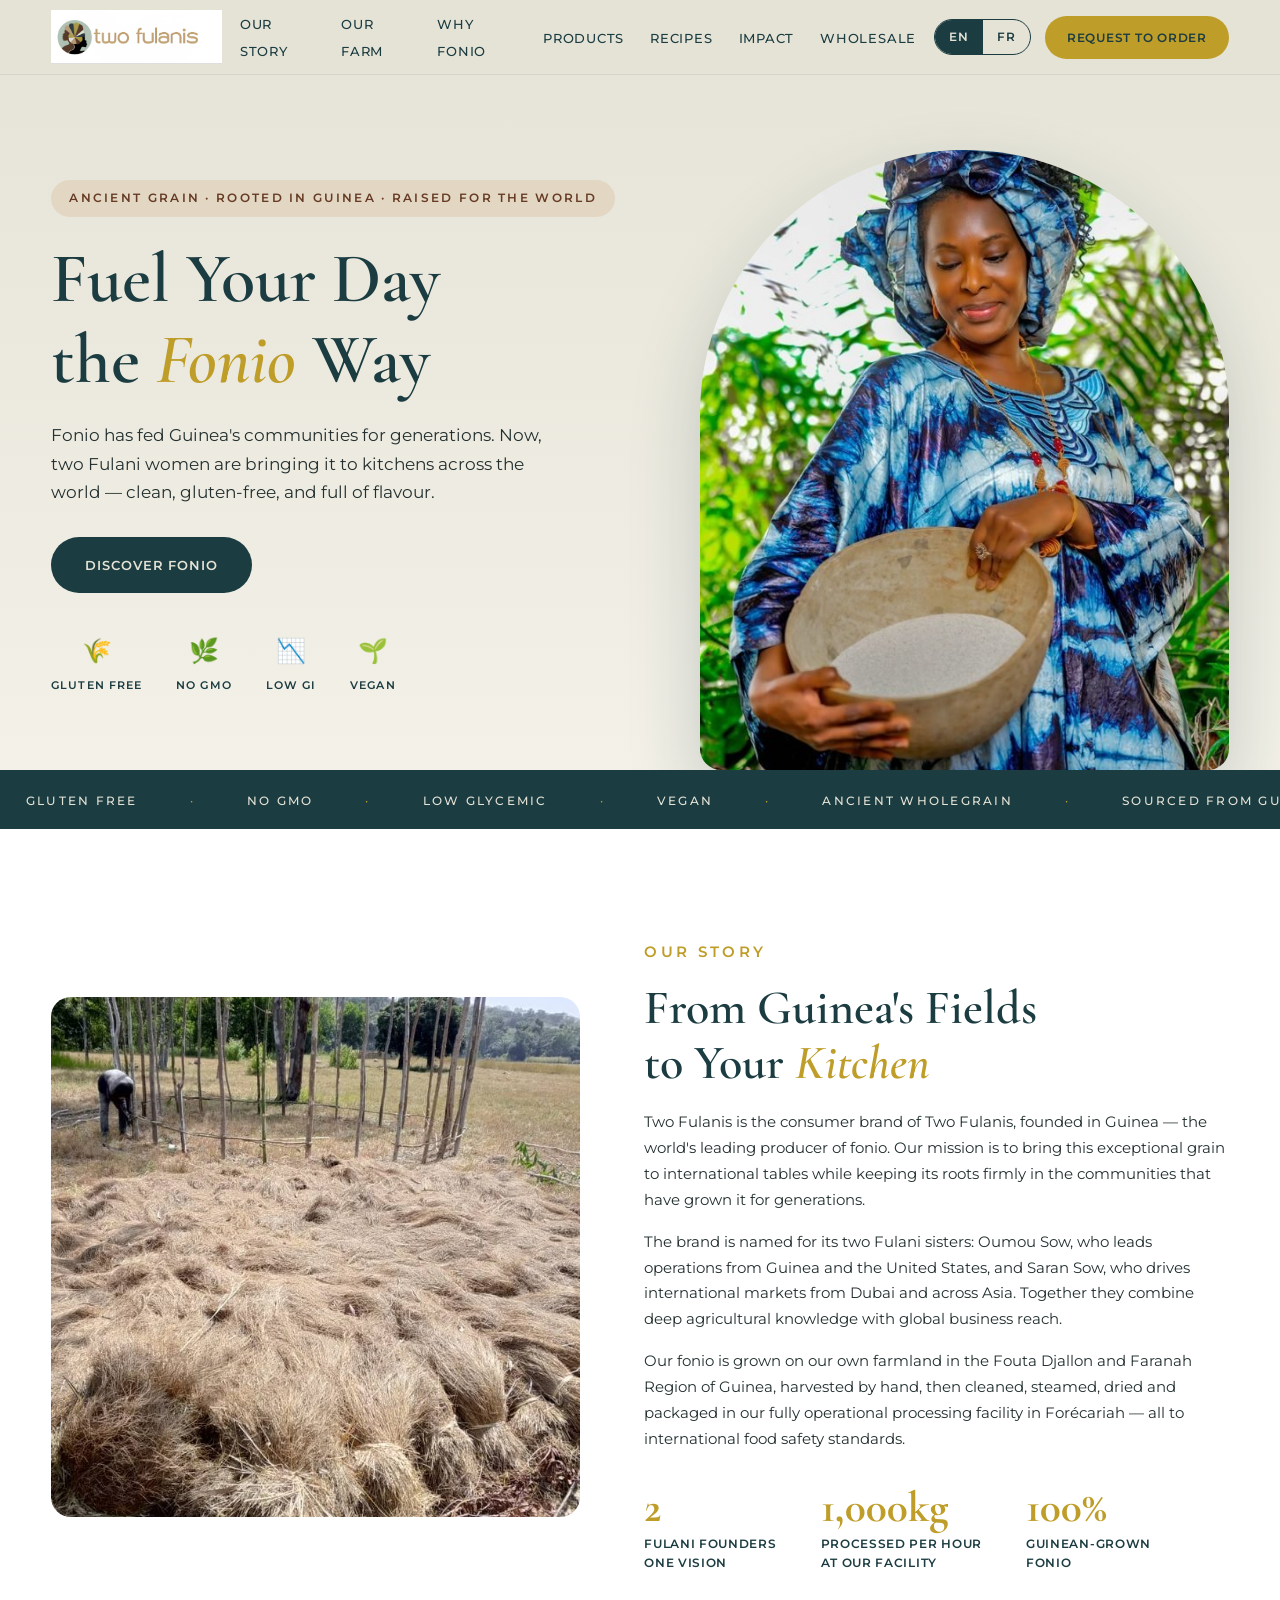
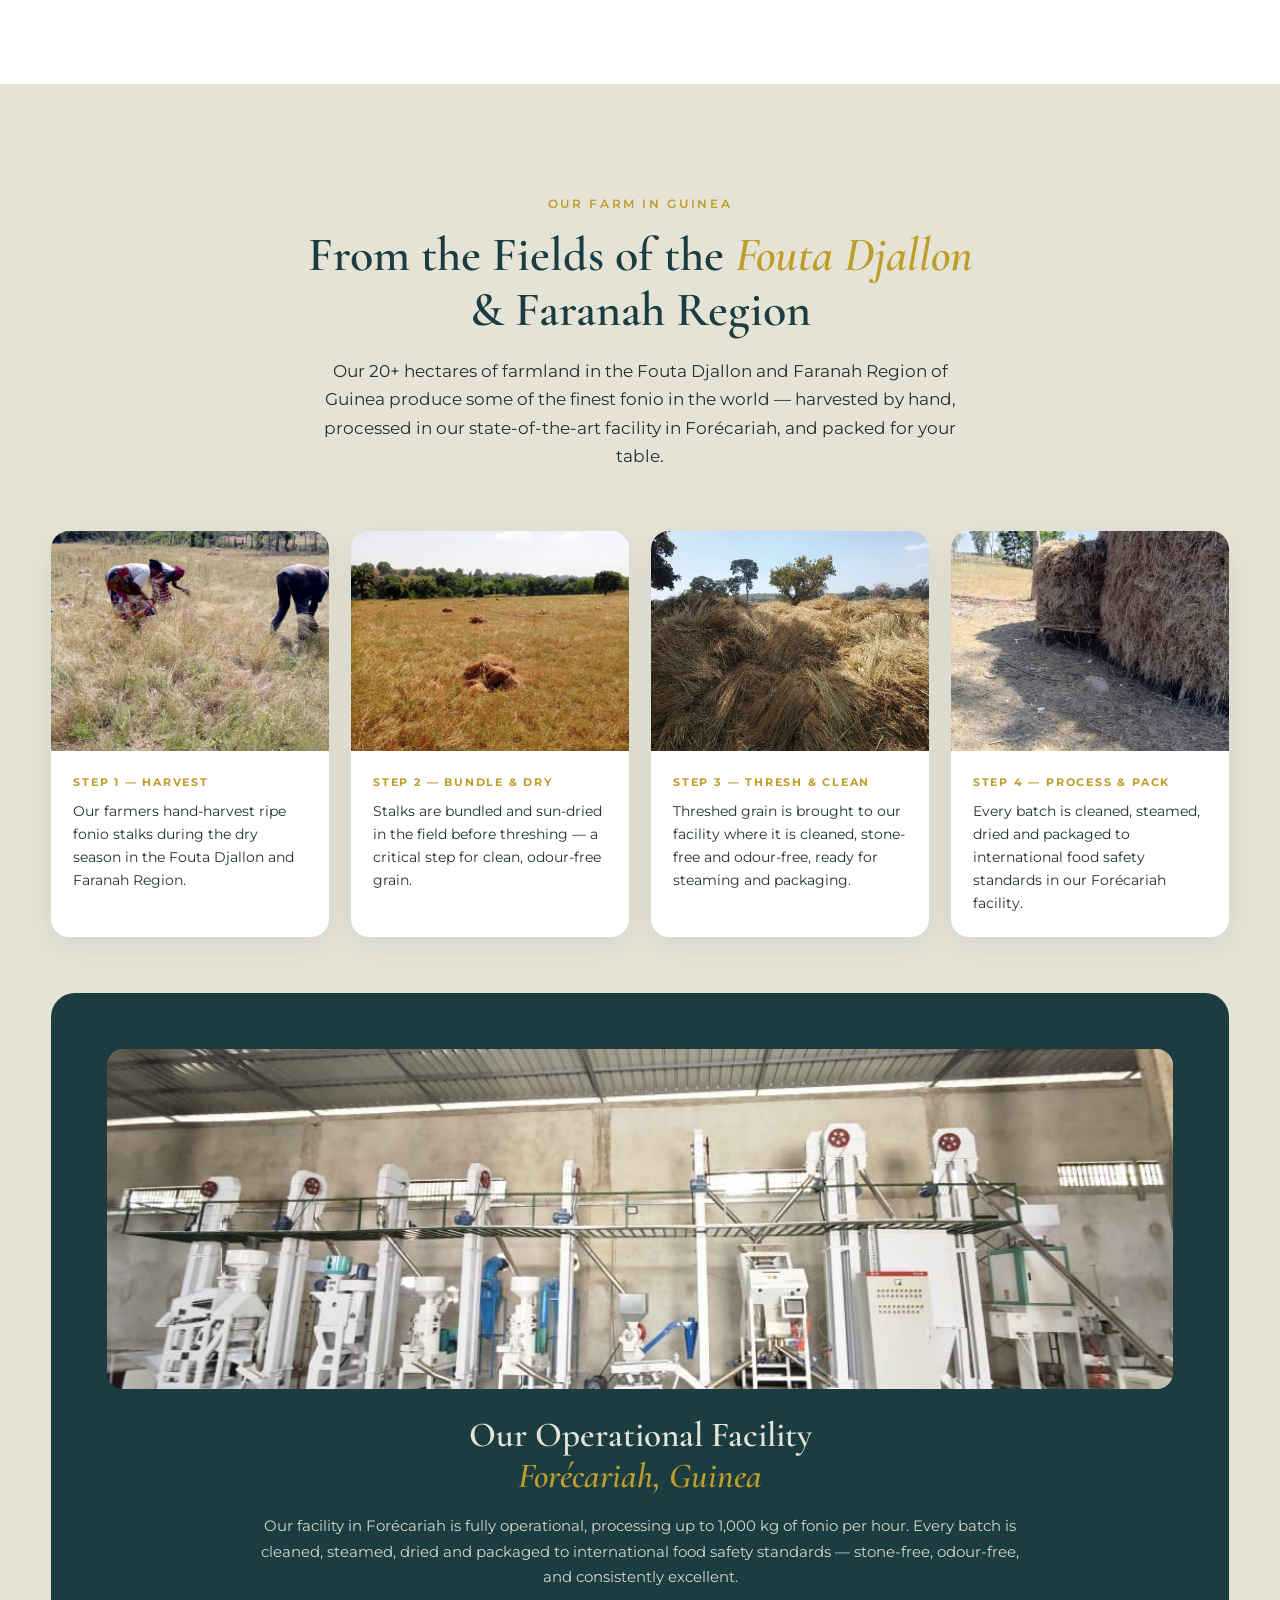
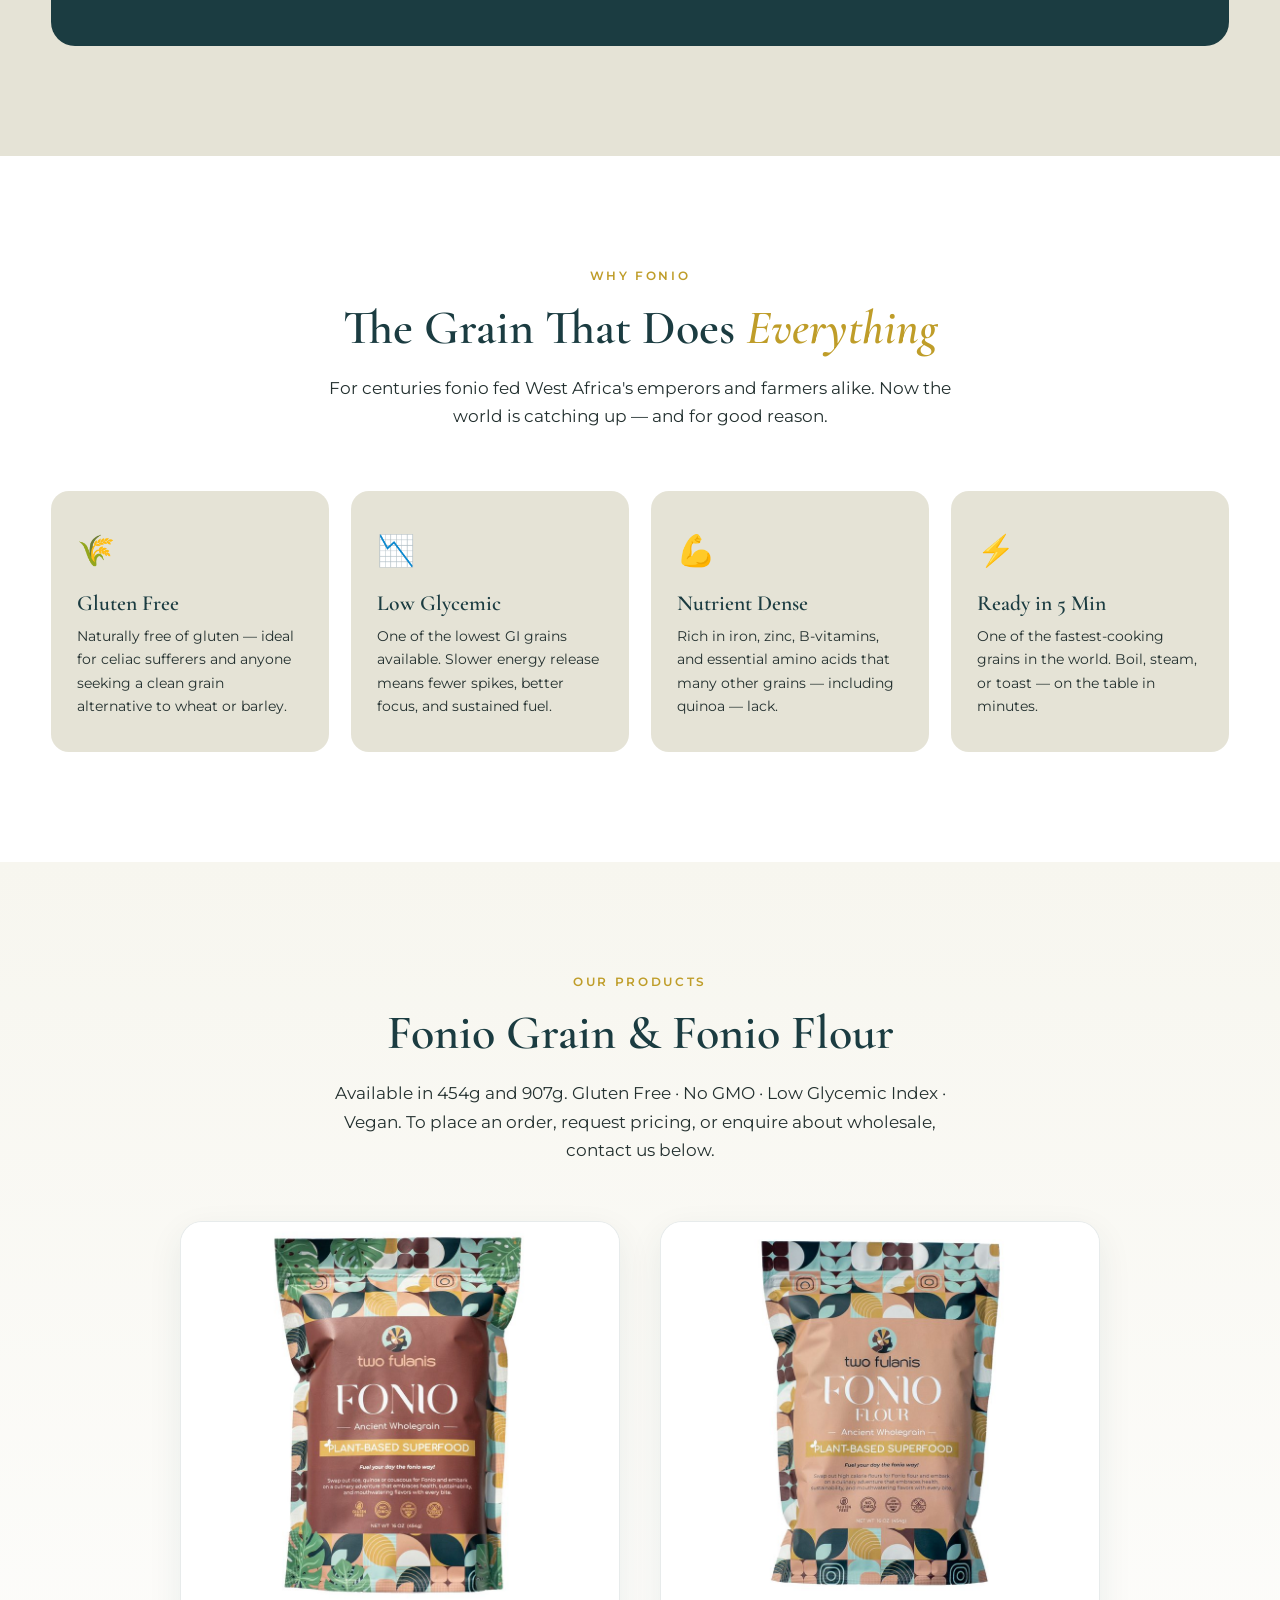
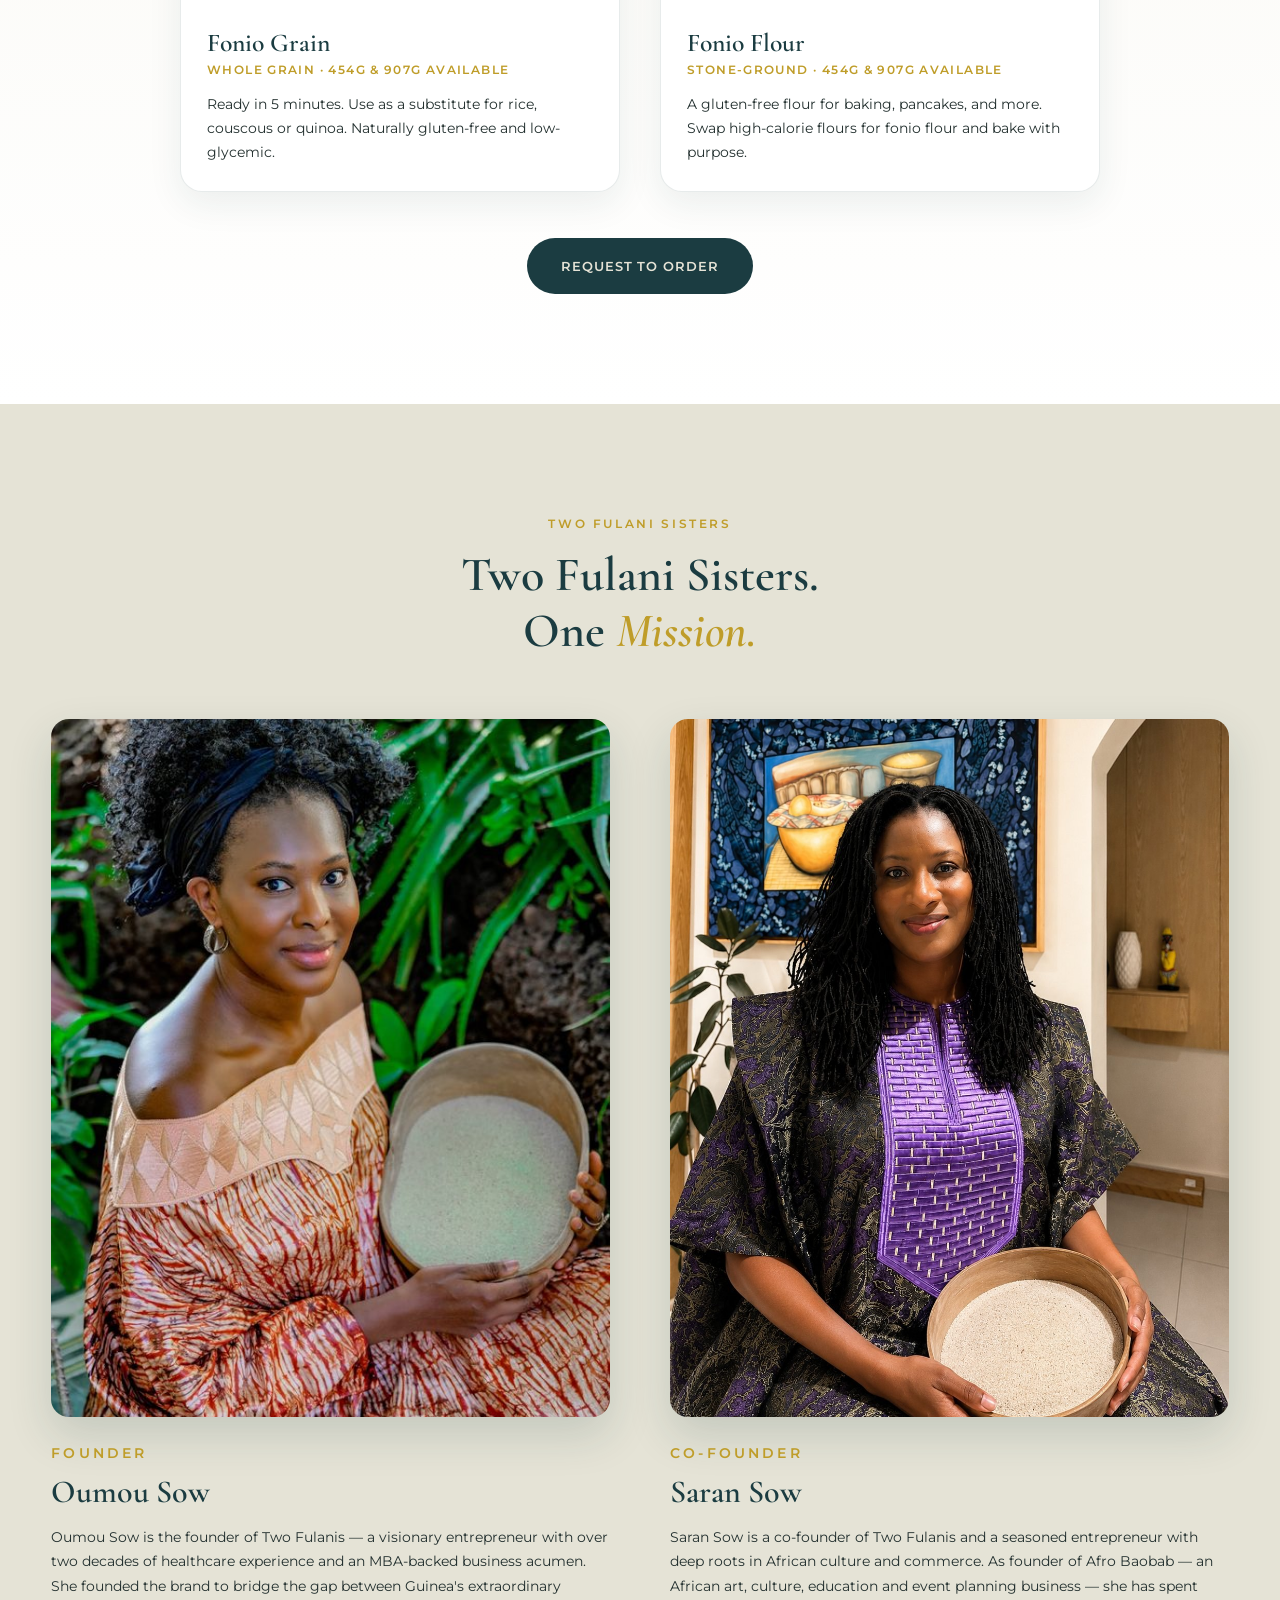
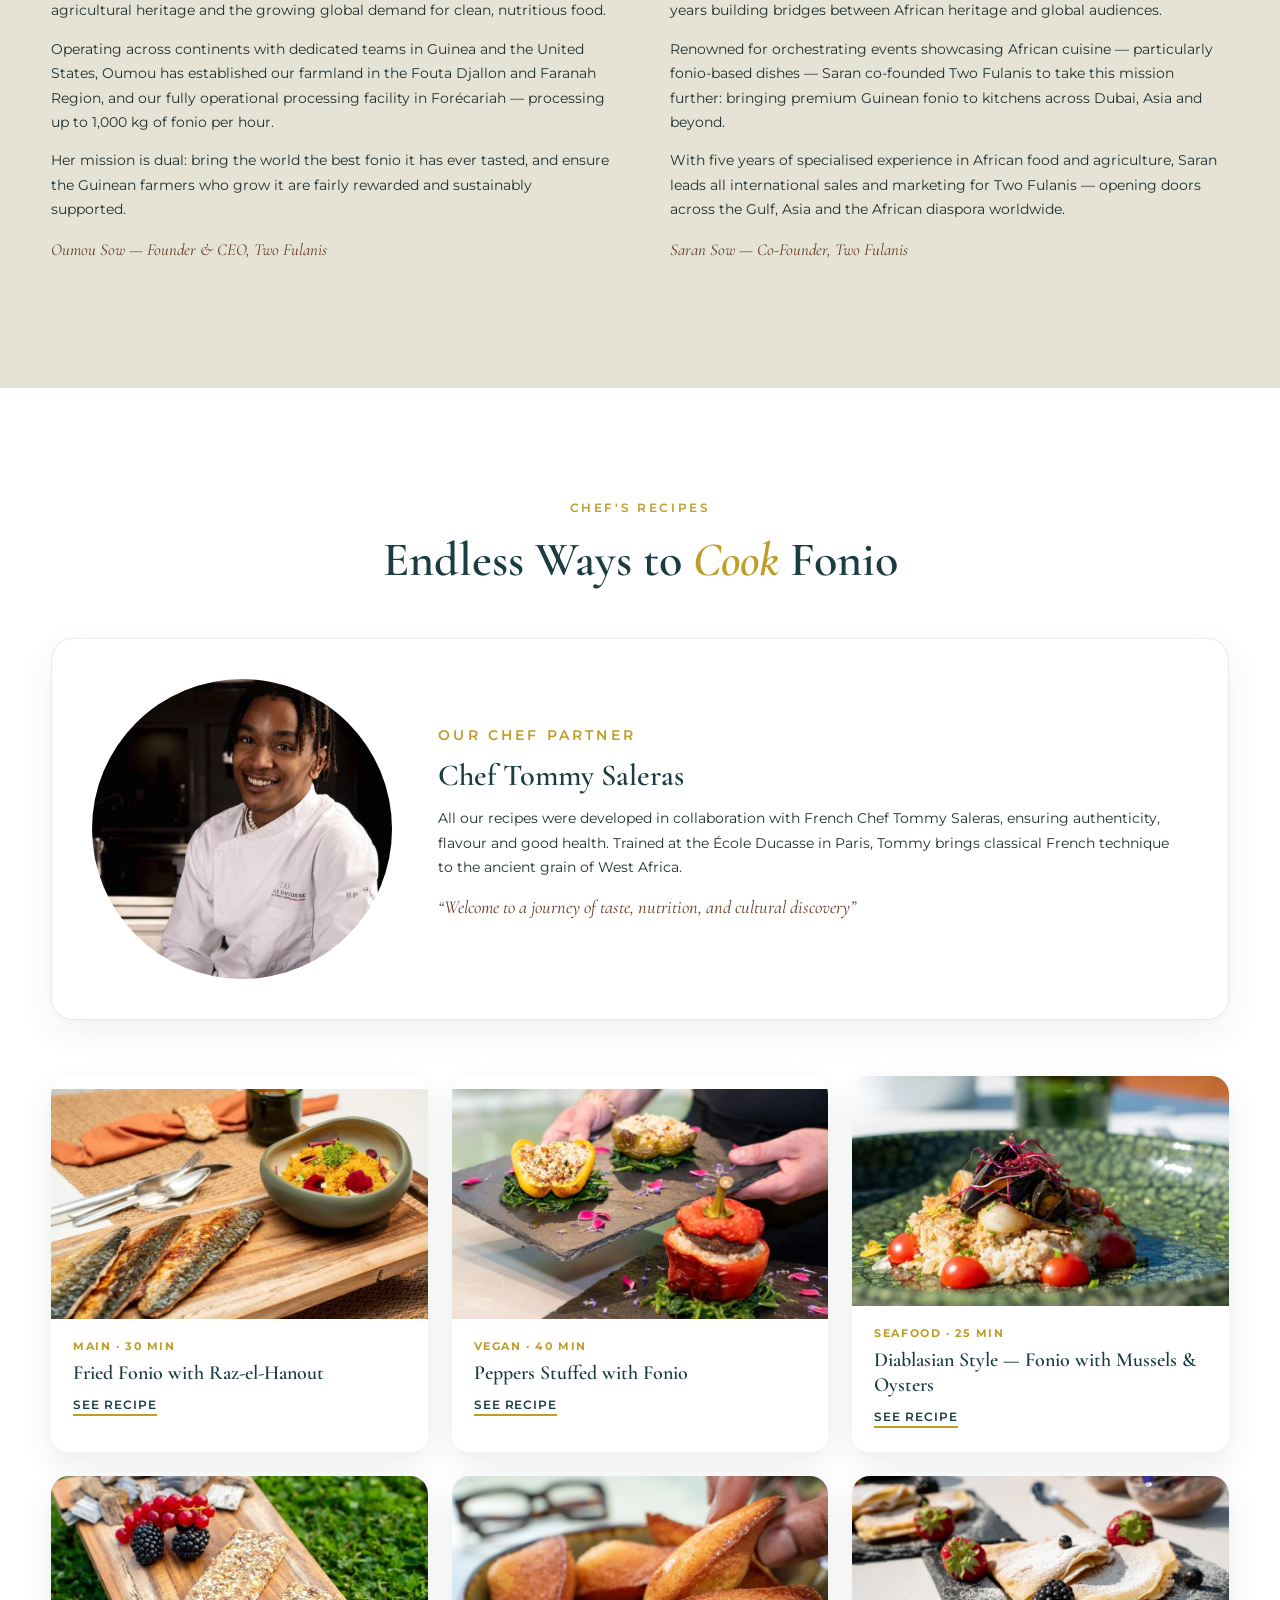
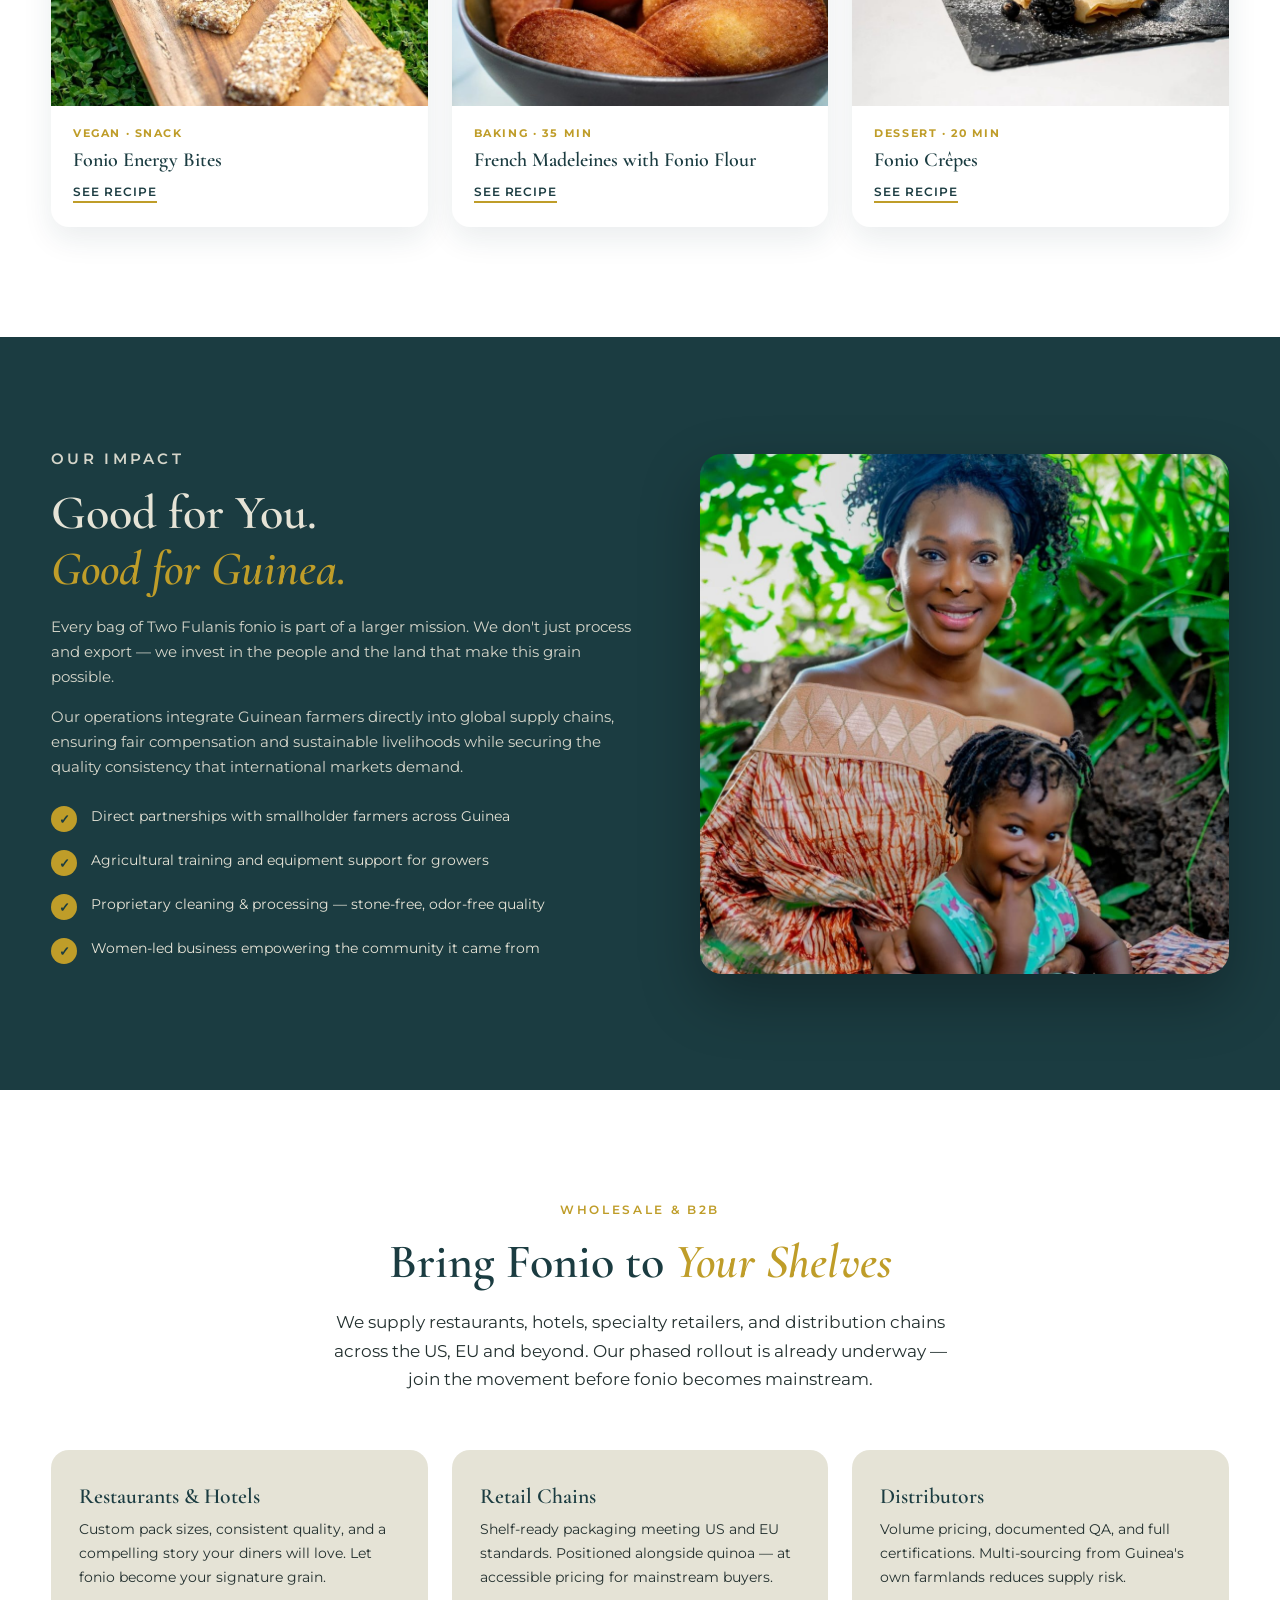
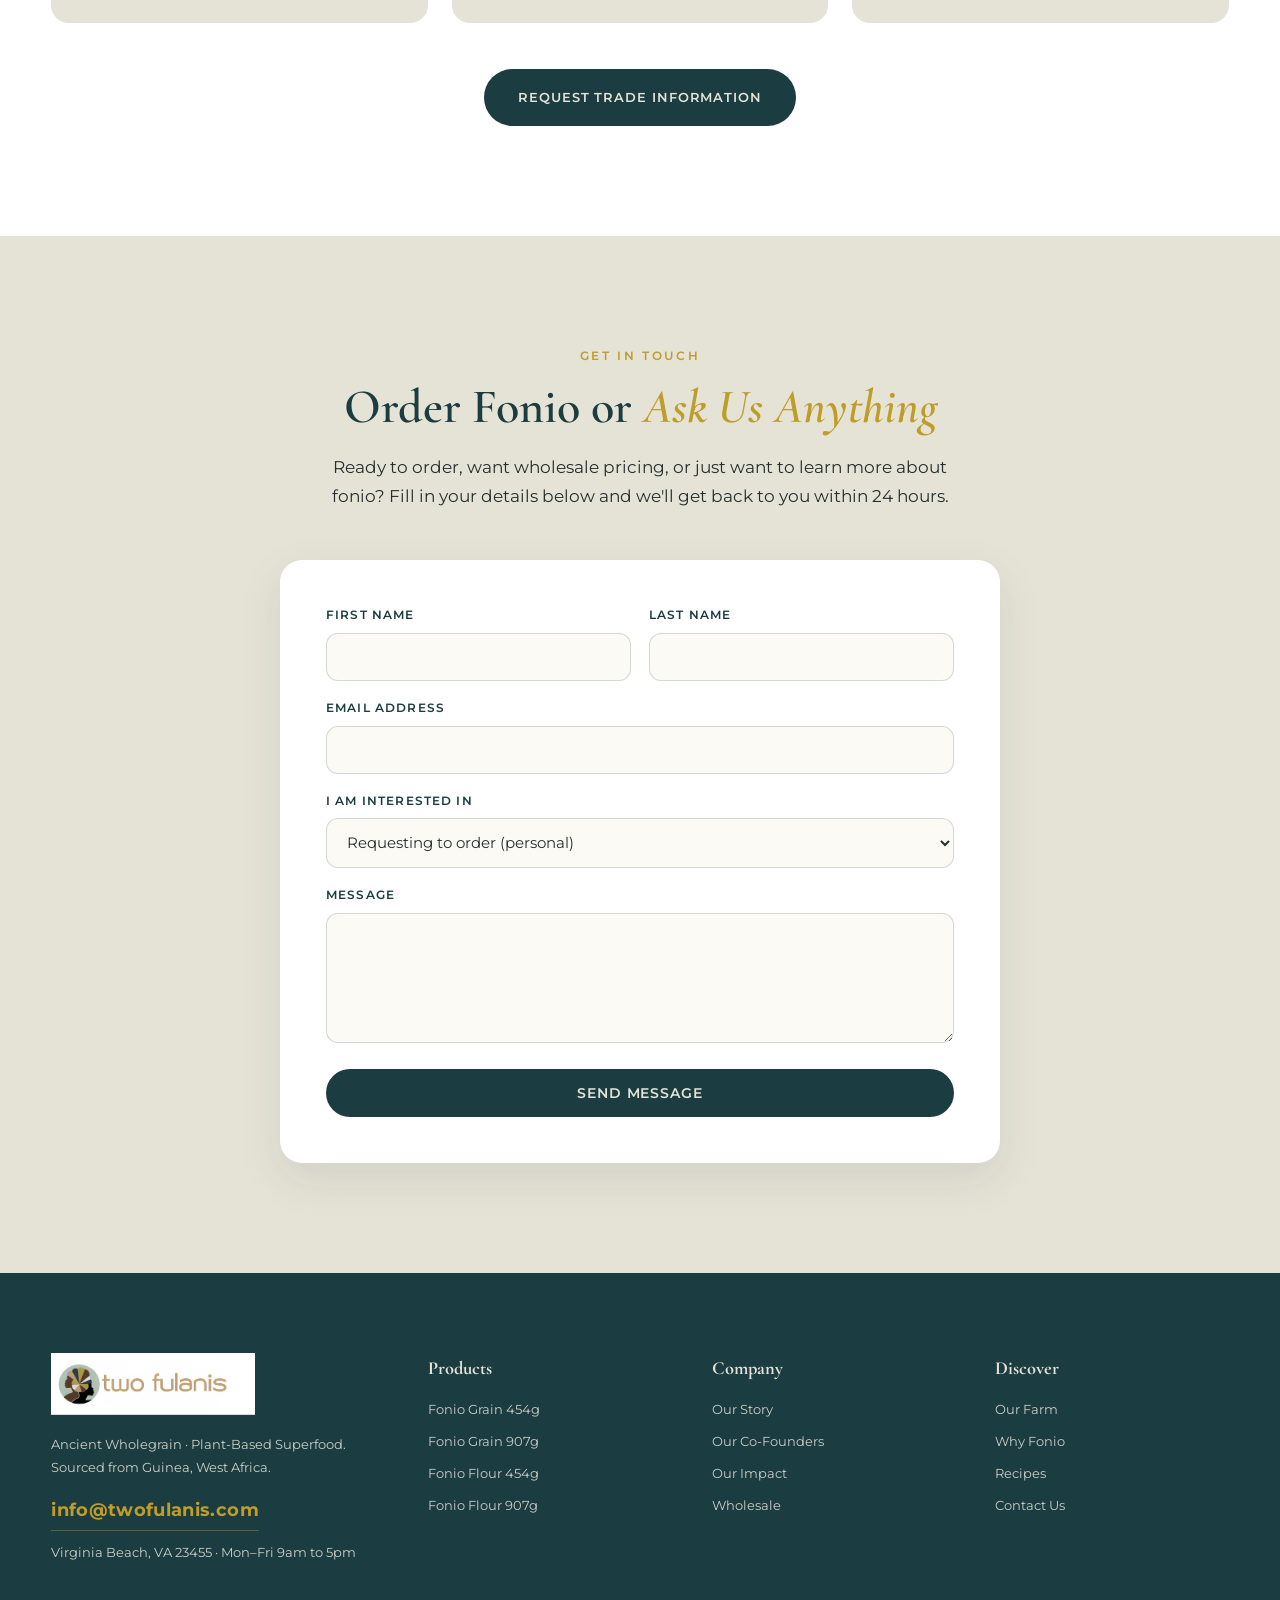
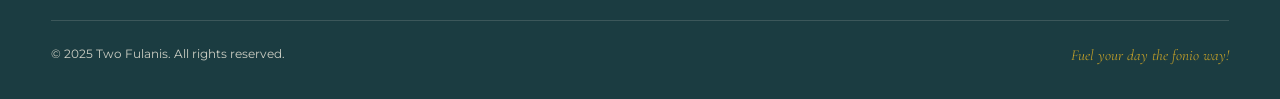
==== index.html @ 71310c50 "Split index.html into index.html + style.css + script.js Pure extraction of the inline <style> and <" ====
<!DOCTYPE html>
<html lang="en">
<head>
<meta charset="UTF-8">
<meta name="viewport" content="width=device-width, initial-scale=1.0">
<title>Two Fulanis — Fuel Your Day the Fonio Way</title>
<meta name="description" content="Premium fonio grain and fonio flour from Guinea, West Africa. Gluten-free, low glycemic, vegan. Grown, processed and packed by Two Fulanis.">
<link rel="preconnect" href="https://fonts.googleapis.com">
<link rel="preconnect" href="https://fonts.gstatic.com" crossorigin>
<link href="https://fonts.googleapis.com/css2?family=Cormorant+Garamond:ital,wght@0,400;0,500;0,600;0,700;1,400;1,500;1,600&family=Montserrat:wght@300;400;500;600;700&display=swap" rel="stylesheet">
<link rel="stylesheet" href="style.css">
</head>
<body>

<!-- ===== NAV ===== -->
<nav class="nav" id="navbar">
  <div class="container nav-inner">
    <a href="#hero" class="nav-logo"><img src="images/img_01.png" alt="Two Fulanis logo"></a>
    <ul class="nav-links">
      <li><a href="#story" data-en="Our Story" data-fr="Notre Histoire">Our Story</a></li>
      <li><a href="#farm" data-en="Our Farm" data-fr="Notre Ferme">Our Farm</a></li>
      <li><a href="#why" data-en="Why Fonio" data-fr="Pourquoi le Fonio">Why Fonio</a></li>
      <li><a href="#shop" data-en="Products" data-fr="Produits">Products</a></li>
      <li><a href="#recipes" data-en="Recipes" data-fr="Recettes">Recipes</a></li>
      <li><a href="#impact" data-en="Impact" data-fr="Impact">Impact</a></li>
      <li><a href="#wholesale" data-en="Wholesale" data-fr="Vente en Gros">Wholesale</a></li>
    </ul>
    <div class="nav-right">
      <div class="lang-toggle">
        <button id="btn-en" class="active" onclick="setLang('en')">EN</button>
        <button id="btn-fr" onclick="setLang('fr')">FR</button>
      </div>
      <a href="#contact" class="nav-cta" data-en="Request to Order" data-fr="Demander à Commander">Request to Order</a>
      <button class="burger" id="burger" aria-label="Open menu" aria-expanded="false" onclick="toggleMenu()">
        <span></span><span></span><span></span>
      </button>
    </div>
  </div>
</nav>

<!-- Mobile menu -->
<div class="mobile-menu" id="mobileMenu">
  <a href="#story" onclick="toggleMenu()" data-en="Our Story" data-fr="Notre Histoire">Our Story</a>
  <a href="#farm" onclick="toggleMenu()" data-en="Our Farm" data-fr="Notre Ferme">Our Farm</a>
  <a href="#why" onclick="toggleMenu()" data-en="Why Fonio" data-fr="Pourquoi le Fonio">Why Fonio</a>
  <a href="#shop" onclick="toggleMenu()" data-en="Products" data-fr="Produits">Products</a>
  <a href="#recipes" onclick="toggleMenu()" data-en="Recipes" data-fr="Recettes">Recipes</a>
  <a href="#founder" onclick="toggleMenu()" data-en="Our Co-Founders" data-fr="Nos Co-Fondatrices">Our Co-Founders</a>
  <a href="#impact" onclick="toggleMenu()" data-en="Impact" data-fr="Impact">Impact</a>
  <a href="#wholesale" onclick="toggleMenu()" data-en="Wholesale" data-fr="Vente en Gros">Wholesale</a>
  <a href="#contact" class="nav-cta" onclick="toggleMenu()" data-en="Request to Order" data-fr="Demander à Commander">Request to Order</a>
</div>

<!-- ===== HERO ===== -->
<header class="hero" id="hero">
  <div class="container hero-grid">
    <div class="hero-text">
      <span class="hero-tag" data-en="Ancient Grain · Rooted in Guinea · Raised for the World" data-fr="Grain Ancien · Enraciné en Guinée · Cultivé pour le Monde">Ancient Grain · Rooted in Guinea · Raised for the World</span>
      <h1 data-en='Fuel Your Day <br>the <em>Fonio</em> Way' data-fr='Énergisez Votre Journée <br>à la Façon <em>Fonio</em>'>Fuel Your Day <br>the <em>Fonio</em> Way</h1>
      <p data-en="Fonio has fed Guinea's communities for generations. Now, two Fulani women are bringing it to kitchens across the world — clean, gluten-free, and full of flavour." data-fr="Le fonio nourrit les communautés de Guinée depuis des générations. Aujourd'hui, deux femmes peules l'apportent aux cuisines du monde entier — pur, sans gluten et plein de saveur.">Fonio has fed Guinea's communities for generations. Now, two Fulani women are bringing it to kitchens across the world — clean, gluten-free, and full of flavour.</p>
      <div class="hero-btns">
        <a href="#why" class="btn btn-primary" data-en="Discover Fonio" data-fr="Découvrir le Fonio">Discover Fonio</a>
      </div>
      <div class="hero-badges">
        <div class="hbadge"><div class="ico">🌾</div><div class="lbl" data-en="Gluten Free" data-fr="Sans Gluten">Gluten Free</div></div>
        <div class="hbadge"><div class="ico">🌿</div><div class="lbl" data-en="No GMO" data-fr="Sans OGM">No GMO</div></div>
        <div class="hbadge"><div class="ico">📉</div><div class="lbl" data-en="Low GI" data-fr="IG Bas">Low GI</div></div>
        <div class="hbadge"><div class="ico">🌱</div><div class="lbl" data-en="Vegan" data-fr="Végan">Vegan</div></div>
      </div>
    </div>
    <div class="hero-img">
      <img src="images/img_02.jpg" alt="Oumou Sow holding fonio grain in Guinea">
    </div>
  </div>
</header>

<!-- ===== MARQUEE ===== -->
<div class="marquee" aria-hidden="true">
  <div class="marquee-track" id="marqueeTrack"></div>
</div>

<!-- ===== STORY ===== -->
<section class="section story" id="story">
  <div class="container story-grid">
    <div class="story-imgs">
      <img class="main" src="images/img_20.jpg" alt="Farmers harvesting fonio in Guinea">
    </div>
    <div class="story-text">
      <p class="eyebrow" data-en="Our Story" data-fr="Notre Histoire">Our Story</p>
      <h2 data-en="From Guinea's Fields <br>to Your <em>Kitchen</em>" data-fr="Des Champs de Guinée <br>à Votre <em>Cuisine</em>">From Guinea's Fields <br>to Your <em>Kitchen</em></h2>
      <p data-en="Two Fulanis is the consumer brand of Two Fulanis, founded in Guinea — the world's leading producer of fonio. Our mission is to bring this exceptional grain to international tables while keeping its roots firmly in the communities that have grown it for generations." data-fr="Two Fulanis est la marque grand public de Two Fulanis, fondée en Guinée — premier producteur mondial de fonio. Notre mission est d'apporter ce grain exceptionnel aux tables internationales tout en gardant ses racines fermement ancrées dans les communautés qui le cultivent depuis des générations.">Two Fulanis is the consumer brand of Two Fulanis, founded in Guinea — the world's leading producer of fonio. Our mission is to bring this exceptional grain to international tables while keeping its roots firmly in the communities that have grown it for generations.</p>
      <p data-en="The brand is named for its two Fulani sisters: Oumou Sow, who leads operations from Guinea and the United States, and Saran Sow, who drives international markets from Dubai and across Asia. Together they combine deep agricultural knowledge with global business reach." data-fr="La marque porte le nom de ses deux sœurs peules : Oumou Sow, qui dirige les opérations depuis la Guinée et les États-Unis, et Saran Sow, qui développe les marchés internationaux depuis Dubaï et à travers l'Asie. Ensemble, elles allient une connaissance agricole approfondie à une portée commerciale mondiale.">The brand is named for its two Fulani sisters: Oumou Sow, who leads operations from Guinea and the United States, and Saran Sow, who drives international markets from Dubai and across Asia. Together they combine deep agricultural knowledge with global business reach.</p>
      <p data-en="Our fonio is grown on our own farmland in the Fouta Djallon and Faranah Region of Guinea, harvested by hand, then cleaned, steamed, dried and packaged in our fully operational processing facility in Forécariah — all to international food safety standards." data-fr="Notre fonio est cultivé sur nos propres terres agricoles dans le Fouta Djallon et la région de Faranah, en Guinée, récolté à la main, puis nettoyé, étuvé, séché et emballé dans notre usine de transformation pleinement opérationnelle à Forécariah — selon les normes internationales de sécurité alimentaire.">Our fonio is grown on our own farmland in the Fouta Djallon and Faranah Region of Guinea, harvested by hand, then cleaned, steamed, dried and packaged in our fully operational processing facility in Forécariah — all to international food safety standards.</p>
      <div class="stats">
        <div class="stat"><div class="num">2</div><div class="cap" data-en="Fulani founders<br>one vision" data-fr="Fondatrices peules<br>une vision">Fulani founders<br>one vision</div></div>
        <div class="stat"><div class="num">1,000kg</div><div class="cap" data-en="Processed per hour<br>at our facility" data-fr="Transformés par heure<br>dans notre usine">Processed per hour<br>at our facility</div></div>
        <div class="stat"><div class="num">100%</div><div class="cap" data-en="Guinean-grown<br>fonio" data-fr="Fonio cultivé<br>en Guinée">Guinean-grown<br>fonio</div></div>
      </div>
    </div>
  </div>
</section>

<!-- ===== FARM ===== -->
<section class="section farm" id="farm">
  <div class="container">
    <div class="farm-head">
      <p class="eyebrow" data-en="Our Farm in Guinea" data-fr="Notre Ferme en Guinée">Our Farm in Guinea</p>
      <h2 data-en="From the Fields of the <em>Fouta Djallon</em> &amp; Faranah Region" data-fr="Des Champs du <em>Fouta Djallon</em> &amp; de la Région de Faranah">From the Fields of the <em>Fouta Djallon</em> &amp; Faranah Region</h2>
      <p class="lead" data-en="Our 20+ hectares of farmland in the Fouta Djallon and Faranah Region of Guinea produce some of the finest fonio in the world — harvested by hand, processed in our state-of-the-art facility in Forécariah, and packed for your table." data-fr="Nos 20+ hectares de terres agricoles dans le Fouta Djallon et la région de Faranah, en Guinée, produisent l'un des meilleurs fonios au monde — récolté à la main, transformé dans notre usine ultramoderne à Forécariah et emballé pour votre table.">Our 20+ hectares of farmland in the Fouta Djallon and Faranah Region of Guinea produce some of the finest fonio in the world — harvested by hand, processed in our state-of-the-art facility in Forécariah, and packed for your table.</p>
    </div>
    <div class="farm-grid">
      <div class="farm-card">
        <img src="images/img_21.jpg" alt="Farmers hand-harvesting fonio">
        <div class="fc-body">
          <p class="step" data-en="Step 1 — Harvest" data-fr="Étape 1 — Récolte">Step 1 — Harvest</p>
          <p data-en="Our farmers hand-harvest ripe fonio stalks during the dry season in the Fouta Djallon and Faranah Region." data-fr="Nos agriculteurs récoltent à la main les tiges de fonio mûres pendant la saison sèche, dans le Fouta Djallon et la région de Faranah.">Our farmers hand-harvest ripe fonio stalks during the dry season in the Fouta Djallon and Faranah Region.</p>
        </div>
      </div>
      <div class="farm-card">
        <img src="images/img_22.jpg" alt="Bundled fonio stalks drying in the field">
        <div class="fc-body">
          <p class="step" data-en="Step 2 — Bundle &amp; Dry" data-fr="Étape 2 — Botteler &amp; Sécher">Step 2 — Bundle &amp; Dry</p>
          <p data-en="Stalks are bundled and sun-dried in the field before threshing — a critical step for clean, odour-free grain." data-fr="Les tiges sont bottelées et séchées au soleil dans les champs avant le battage — une étape essentielle pour un grain propre et sans odeur.">Stalks are bundled and sun-dried in the field before threshing — a critical step for clean, odour-free grain.</p>
        </div>
      </div>
      <div class="farm-card">
        <img src="images/img_23.jpg" alt="Threshed fonio in the field">
        <div class="fc-body">
          <p class="step" data-en="Step 3 — Thresh &amp; Clean" data-fr="Étape 3 — Battre &amp; Nettoyer">Step 3 — Thresh &amp; Clean</p>
          <p data-en="Threshed grain is brought to our facility where it is cleaned, stone-free and odour-free, ready for steaming and packaging." data-fr="Le grain battu est acheminé vers notre usine où il est nettoyé, sans sable et sans odeur, prêt pour l'étuvage et l'emballage.">Threshed grain is brought to our facility where it is cleaned, stone-free and odour-free, ready for steaming and packaging.</p>
        </div>
      </div>
      <div class="farm-card">
        <img src="images/img_24.jpg" alt="Stacked fonio bundles ready for processing">
        <div class="fc-body">
          <p class="step" data-en="Step 4 — Process &amp; Pack" data-fr="Étape 4 — Transformer &amp; Emballer">Step 4 — Process &amp; Pack</p>
          <p data-en="Every batch is cleaned, steamed, dried and packaged to international food safety standards in our Forécariah facility." data-fr="Chaque lot est nettoyé, étuvé, séché et emballé selon les normes internationales de sécurité alimentaire dans notre usine de Forécariah.">Every batch is cleaned, steamed, dried and packaged to international food safety standards in our Forécariah facility.</p>
        </div>
      </div>
    </div>
    <div class="facility">
      <img src="images/img_25.jpg" alt="Two Fulanis processing facility in Forécariah, Guinea" class="facility-img">
      <h3 data-en="Our Operational Facility <br><em>Forécariah, Guinea</em>" data-fr="Notre Usine Opérationnelle <br><em>Forécariah, Guinée</em>">Our Operational Facility <br><em>Forécariah, Guinea</em></h3>
      <p data-en="Our facility in Forécariah is fully operational, processing up to 1,000 kg of fonio per hour. Every batch is cleaned, steamed, dried and packaged to international food safety standards — stone-free, odour-free, and consistently excellent." data-fr="Notre usine de Forécariah est pleinement opérationnelle, transformant jusqu'à 1 000 kg de fonio par heure. Chaque lot est nettoyé, étuvé, séché et emballé selon les normes internationales de sécurité alimentaire — sans sable, sans odeur et d'une excellence constante.">Our facility in Forécariah is fully operational, processing up to 1,000 kg of fonio per hour. Every batch is cleaned, steamed, dried and packaged to international food safety standards — stone-free, odour-free, and consistently excellent.</p>
    </div>
  </div>
</section>

<!-- ===== WHY FONIO ===== -->
<section class="section" id="why">
  <div class="container">
    <div class="why-head">
      <p class="eyebrow" data-en="Why Fonio" data-fr="Pourquoi le Fonio">Why Fonio</p>
      <h2 data-en="The Grain That Does <em>Everything</em>" data-fr="Le Grain Qui Fait <em>Tout</em>">The Grain That Does <em>Everything</em></h2>
      <p class="lead" data-en="For centuries fonio fed West Africa's emperors and farmers alike. Now the world is catching up — and for good reason." data-fr="Pendant des siècles, le fonio a nourri aussi bien les empereurs que les agriculteurs d'Afrique de l'Ouest. Aujourd'hui, le monde le découvre — et pour de bonnes raisons.">For centuries fonio fed West Africa's emperors and farmers alike. Now the world is catching up — and for good reason.</p>
    </div>
    <div class="why-grid">
      <div class="why-card">
        <div class="ico">🌾</div>
        <h3 data-en="Gluten Free" data-fr="Sans Gluten">Gluten Free</h3>
        <p data-en="Naturally free of gluten — ideal for celiac sufferers and anyone seeking a clean grain alternative to wheat or barley." data-fr="Naturellement sans gluten — idéal pour les personnes cœliaques et tous ceux qui recherchent une alternative saine au blé ou à l'orge.">Naturally free of gluten — ideal for celiac sufferers and anyone seeking a clean grain alternative to wheat or barley.</p>
      </div>
      <div class="why-card">
        <div class="ico">📉</div>
        <h3 data-en="Low Glycemic" data-fr="Indice Glycémique Bas">Low Glycemic</h3>
        <p data-en="One of the lowest GI grains available. Slower energy release means fewer spikes, better focus, and sustained fuel." data-fr="L'un des grains à IG les plus bas. Une libération d'énergie plus lente signifie moins de pics, une meilleure concentration et une énergie durable.">One of the lowest GI grains available. Slower energy release means fewer spikes, better focus, and sustained fuel.</p>
      </div>
      <div class="why-card">
        <div class="ico">💪</div>
        <h3 data-en="Nutrient Dense" data-fr="Riche en Nutriments">Nutrient Dense</h3>
        <p data-en="Rich in iron, zinc, B-vitamins, and essential amino acids that many other grains — including quinoa — lack." data-fr="Riche en fer, zinc, vitamines B et acides aminés essentiels que beaucoup d'autres grains — y compris le quinoa — ne possèdent pas.">Rich in iron, zinc, B-vitamins, and essential amino acids that many other grains — including quinoa — lack.</p>
      </div>
      <div class="why-card">
        <div class="ico">⚡</div>
        <h3 data-en="Ready in 5 Min" data-fr="Prêt en 5 Min">Ready in 5 Min</h3>
        <p data-en="One of the fastest-cooking grains in the world. Boil, steam, or toast — on the table in minutes." data-fr="L'un des grains les plus rapides à cuire au monde. Bouilli, vapeur ou grillé — sur la table en quelques minutes.">One of the fastest-cooking grains in the world. Boil, steam, or toast — on the table in minutes.</p>
      </div>
    </div>
  </div>
</section>

<!-- ===== PRODUCTS ===== -->
<section class="section shop" id="shop">
  <div class="container">
    <div class="shop-head">
      <p class="eyebrow" data-en="Our Products" data-fr="Nos Produits">Our Products</p>
      <h2 data-en="Fonio Grain &amp; Fonio Flour" data-fr="Grain de Fonio &amp; Farine de Fonio">Fonio Grain &amp; Fonio Flour</h2>
      <p class="lead" data-en="Available in 454g and 907g. Gluten Free · No GMO · Low Glycemic Index · Vegan. To place an order, request pricing, or enquire about wholesale, contact us below." data-fr="Disponible en 454g et 907g. Sans Gluten · Sans OGM · Indice Glycémique Bas · Végan. Pour passer commande, demander les prix ou vous renseigner sur la vente en gros, contactez-nous ci-dessous.">Available in 454g and 907g. Gluten Free · No GMO · Low Glycemic Index · Vegan. To place an order, request pricing, or enquire about wholesale, contact us below.</p>
    </div>
    <div class="shop-grid">
      <div class="product">
        <img src="images/img_05.jpg" alt="Fonio Grain">
        <div class="p-body">
          <h3 data-en="Fonio Grain" data-fr="Grain de Fonio">Fonio Grain</h3>
          <p class="p-sub" data-en="Whole grain · 454g &amp; 907g available" data-fr="Grain entier · 454g &amp; 907g disponibles">Whole grain · 454g &amp; 907g available</p>
          <p data-en="Ready in 5 minutes. Use as a substitute for rice, couscous or quinoa. Naturally gluten-free and low-glycemic." data-fr="Prêt en 5 minutes. À utiliser comme substitut du riz, du couscous ou du quinoa. Naturellement sans gluten et à faible indice glycémique.">Ready in 5 minutes. Use as a substitute for rice, couscous or quinoa. Naturally gluten-free and low-glycemic.</p>
        </div>
      </div>
      <div class="product">
        <img src="images/img_07.jpg" alt="Fonio Flour">
        <div class="p-body">
          <h3 data-en="Fonio Flour" data-fr="Farine de Fonio">Fonio Flour</h3>
          <p class="p-sub" data-en="Stone-ground · 454g &amp; 907g available" data-fr="Moulue sur pierre · 454g &amp; 907g disponibles">Stone-ground · 454g &amp; 907g available</p>
          <p data-en="A gluten-free flour for baking, pancakes, and more. Swap high-calorie flours for fonio flour and bake with purpose." data-fr="Une farine sans gluten pour la pâtisserie, les crêpes et bien plus. Remplacez les farines caloriques par la farine de fonio et cuisinez avec intention.">A gluten-free flour for baking, pancakes, and more. Swap high-calorie flours for fonio flour and bake with purpose.</p>
        </div>
      </div>
    </div>
    <div class="shop-cta">
      <a href="#contact" class="btn btn-primary" data-en="Request to Order" data-fr="Demander à Commander">Request to Order</a>
    </div>
  </div>
</section>

<!-- ===== FOUNDERS ===== -->
<section class="section founders" id="founder">
  <div class="container">
    <div class="founders-head">
      <p class="eyebrow" data-en="Two Fulani Sisters" data-fr="Deux Sœurs Peules">Two Fulani Sisters</p>
      <h2 data-en="Two Fulani Sisters. <br>One <em>Mission.</em>" data-fr="Deux Sœurs Peules. <br>Une <em>Mission.</em>">Two Fulani Sisters. <br>One <em>Mission.</em></h2>
    </div>
    <div class="founders-grid">
      <div class="founder-col">
        <img src="images/img_03.jpg" alt="Oumou Sow, Founder of Two Fulanis">
        <p class="eyebrow" data-en="Founder" data-fr="Fondatrice">Founder</p>
        <h3 data-en="Oumou Sow" data-fr="Oumou Sow">Oumou Sow</h3>
        <p data-en="Oumou Sow is the founder of Two Fulanis — a visionary entrepreneur with over two decades of healthcare experience and an MBA-backed business acumen. She founded the brand to bridge the gap between Guinea's extraordinary agricultural heritage and the growing global demand for clean, nutritious food." data-fr="Oumou Sow est la fondatrice de Two Fulanis — une entrepreneuse visionnaire avec plus de deux décennies d'expérience dans la santé et un sens des affaires soutenu par un MBA. Elle a fondé la marque pour combler le fossé entre l'extraordinaire patrimoine agricole de la Guinée et la demande mondiale croissante d'aliments sains et nutritifs.">Oumou Sow is the founder of Two Fulanis — a visionary entrepreneur with over two decades of healthcare experience and an MBA-backed business acumen. She founded the brand to bridge the gap between Guinea's extraordinary agricultural heritage and the growing global demand for clean, nutritious food.</p>
        <p data-en="Operating across continents with dedicated teams in Guinea and the United States, Oumou has established our farmland in the Fouta Djallon and Faranah Region, and our fully operational processing facility in Forécariah — processing up to 1,000 kg of fonio per hour." data-fr="Opérant sur plusieurs continents avec des équipes dédiées en Guinée et aux États-Unis, Oumou a établi nos terres agricoles dans le Fouta Djallon et la région de Faranah, et notre usine de transformation pleinement opérationnelle à Forécariah — traitant jusqu'à 1 000 kg de fonio par heure.">Operating across continents with dedicated teams in Guinea and the United States, Oumou has established our farmland in the Fouta Djallon and Faranah Region, and our fully operational processing facility in Forécariah — processing up to 1,000 kg of fonio per hour.</p>
        <p data-en="Her mission is dual: bring the world the best fonio it has ever tasted, and ensure the Guinean farmers who grow it are fairly rewarded and sustainably supported." data-fr="Sa mission est double : offrir au monde le meilleur fonio qu'il ait jamais goûté, et garantir que les agriculteurs guinéens qui le cultivent soient équitablement récompensés et durablement soutenus.">Her mission is dual: bring the world the best fonio it has ever tasted, and ensure the Guinean farmers who grow it are fairly rewarded and sustainably supported.</p>
        <p class="sig" data-en="Oumou Sow — Founder &amp; CEO, Two Fulanis" data-fr="Oumou Sow — Fondatrice &amp; PDG, Two Fulanis">Oumou Sow — Founder &amp; CEO, Two Fulanis</p>
      </div>
      <div class="founder-col">
        <img src="images/saran_sow.jpg" alt="Saran Sow">
        <p class="eyebrow" data-en="Co-Founder" data-fr="Co-Fondatrice">Co-Founder</p>
        <h3 data-en="Saran Sow" data-fr="Saran Sow">Saran Sow</h3>
        <p data-en="Saran Sow is a co-founder of Two Fulanis and a seasoned entrepreneur with deep roots in African culture and commerce. As founder of Afro Baobab — an African art, culture, education and event planning business — she has spent years building bridges between African heritage and global audiences." data-fr="Saran Sow est co-fondatrice de Two Fulanis et une entrepreneuse chevronnée aux racines profondes dans la culture et le commerce africains. Fondatrice d'Afro Baobab — une entreprise d'art, de culture, d'éducation et d'événementiel africains — elle a passé des années à bâtir des ponts entre le patrimoine africain et les publics du monde entier.">Saran Sow is a co-founder of Two Fulanis and a seasoned entrepreneur with deep roots in African culture and commerce. As founder of Afro Baobab — an African art, culture, education and event planning business — she has spent years building bridges between African heritage and global audiences.</p>
        <p data-en="Renowned for orchestrating events showcasing African cuisine — particularly fonio-based dishes — Saran co-founded Two Fulanis to take this mission further: bringing premium Guinean fonio to kitchens across Dubai, Asia and beyond." data-fr="Reconnue pour l'organisation d'événements mettant en valeur la cuisine africaine — en particulier les plats à base de fonio — Saran a co-fondé Two Fulanis pour pousser cette mission plus loin : apporter le fonio guinéen premium aux cuisines de Dubaï, d'Asie et au-delà.">Renowned for orchestrating events showcasing African cuisine — particularly fonio-based dishes — Saran co-founded Two Fulanis to take this mission further: bringing premium Guinean fonio to kitchens across Dubai, Asia and beyond.</p>
        <p data-en="With five years of specialised experience in African food and agriculture, Saran leads all international sales and marketing for Two Fulanis — opening doors across the Gulf, Asia and the African diaspora worldwide." data-fr="Avec cinq ans d'expérience spécialisée dans l'alimentation et l'agriculture africaines, Saran dirige l'ensemble des ventes et du marketing internationaux de Two Fulanis — ouvrant des portes dans le Golfe, en Asie et auprès de la diaspora africaine mondiale.">With five years of specialised experience in African food and agriculture, Saran leads all international sales and marketing for Two Fulanis — opening doors across the Gulf, Asia and the African diaspora worldwide.</p>
        <p class="sig" data-en="Saran Sow — Co-Founder, Two Fulanis" data-fr="Saran Sow — Co-Fondatrice, Two Fulanis">Saran Sow — Co-Founder, Two Fulanis</p>
      </div>
    </div>
  </div>
</section>

<!-- ===== RECIPES ===== -->
<section class="section" id="recipes">
  <div class="container">
    <div class="recipes-head">
      <p class="eyebrow" data-en="Chef's Recipes" data-fr="Recettes du Chef">Chef's Recipes</p>
      <h2 data-en="Endless Ways to <em>Cook</em> Fonio" data-fr="Des Façons Infinies de <em>Cuisiner</em> le Fonio">Endless Ways to <em>Cook</em> Fonio</h2>
    </div>

    <div class="chef-box">
      <img src="images/chef.jpg" alt="Chef Tommy Saleras">
      <div>
        <p class="eyebrow" data-en="Our Chef Partner" data-fr="Notre Chef Partenaire">Our Chef Partner</p>
        <h3 data-en="Chef Tommy Saleras" data-fr="Chef Tommy Saleras">Chef Tommy Saleras</h3>
        <p data-en="All our recipes were developed in collaboration with French Chef Tommy Saleras, ensuring authenticity, flavour and good health. Trained at the École Ducasse in Paris, Tommy brings classical French technique to the ancient grain of West Africa." data-fr="Toutes nos recettes ont été développées en collaboration avec le chef français Tommy Saleras, garantissant authenticité, saveur et bonne santé. Formé à l'École Ducasse de Paris, Tommy apporte la technique française classique au grain ancien d'Afrique de l'Ouest.">All our recipes were developed in collaboration with French Chef Tommy Saleras, ensuring authenticity, flavour and good health. Trained at the École Ducasse in Paris, Tommy brings classical French technique to the ancient grain of West Africa.</p>
        <p class="quote" data-en="&ldquo;Welcome to a journey of taste, nutrition, and cultural discovery&rdquo;" data-fr="&laquo;&nbsp;Bienvenue dans un voyage de goût, de nutrition et de découverte culturelle&nbsp;&raquo;">&ldquo;Welcome to a journey of taste, nutrition, and cultural discovery&rdquo;</p>
      </div>
    </div>

    <div class="recipes-grid">
      <button class="recipe-card" onclick="openRecipe('raz')">
        <img src="images/recipe_raz.jpg" alt="Fried Fonio with Raz-el-Hanout">
        <div class="rbody">
          <p class="rtag" data-en="Main · 30 min" data-fr="Plat · 30 min">Main · 30 min</p>
          <h3 data-en="Fried Fonio with Raz-el-Hanout" data-fr="Fonio Frit au Ras-el-Hanout">Fried Fonio with Raz-el-Hanout</h3>
          <span class="see" data-en="See Recipe" data-fr="Voir la Recette">See Recipe</span>
        </div>
      </button>
      <button class="recipe-card" onclick="openRecipe('peppers')">
        <img src="images/recipe_peppers.jpg" alt="Peppers Stuffed with Fonio">
        <div class="rbody">
          <p class="rtag" data-en="Vegan · 40 min" data-fr="Végan · 40 min">Vegan · 40 min</p>
          <h3 data-en="Peppers Stuffed with Fonio" data-fr="Poivrons Farcis au Fonio">Peppers Stuffed with Fonio</h3>
          <span class="see" data-en="See Recipe" data-fr="Voir la Recette">See Recipe</span>
        </div>
      </button>
      <button class="recipe-card" onclick="openRecipe('mussels')">
        <img src="images/recipe_mussels.jpg" alt="Diablasian Style Fonio with Mussels">
        <div class="rbody">
          <p class="rtag" data-en="Seafood · 25 min" data-fr="Fruits de Mer · 25 min">Seafood · 25 min</p>
          <h3 data-en="Diablasian Style — Fonio with Mussels &amp; Oysters" data-fr="Style Diablasian — Fonio aux Moules &amp; Huîtres">Diablasian Style — Fonio with Mussels &amp; Oysters</h3>
          <span class="see" data-en="See Recipe" data-fr="Voir la Recette">See Recipe</span>
        </div>
      </button>
      <button class="recipe-card" onclick="openRecipe('energy')">
        <img src="images/recipe_energy.jpg" alt="Fonio Energy Bites">
        <div class="rbody">
          <p class="rtag" data-en="Vegan · Snack" data-fr="Végan · Collation">Vegan · Snack</p>
          <h3 data-en="Fonio Energy Bites" data-fr="Bouchées Énergétiques au Fonio">Fonio Energy Bites</h3>
          <span class="see" data-en="See Recipe" data-fr="Voir la Recette">See Recipe</span>
        </div>
      </button>
      <button class="recipe-card" onclick="openRecipe('madeleines')">
        <img src="images/recipe_madeleines.jpg" alt="French Madeleines with Fonio Flour">
        <div class="rbody">
          <p class="rtag" data-en="Baking · 35 min" data-fr="Pâtisserie · 35 min">Baking · 35 min</p>
          <h3 data-en="French Madeleines with Fonio Flour" data-fr="Madeleines Françaises à la Farine de Fonio">French Madeleines with Fonio Flour</h3>
          <span class="see" data-en="See Recipe" data-fr="Voir la Recette">See Recipe</span>
        </div>
      </button>
      <button class="recipe-card" onclick="openRecipe('crepes')">
        <img src="images/recipe_crepes.jpg" alt="Fonio Crepes">
        <div class="rbody">
          <p class="rtag" data-en="Dessert · 20 min" data-fr="Dessert · 20 min">Dessert · 20 min</p>
          <h3 data-en="Fonio Crêpes" data-fr="Crêpes au Fonio">Fonio Crêpes</h3>
          <span class="see" data-en="See Recipe" data-fr="Voir la Recette">See Recipe</span>
        </div>
      </button>
    </div>
  </div>
</section>

<!-- ===== IMPACT ===== -->
<section class="section impact" id="impact">
  <div class="container impact-grid">
    <div>
      <p class="eyebrow" data-en="Our Impact" data-fr="Notre Impact">Our Impact</p>
      <h2 data-en="Good for You. <br><em>Good for Guinea.</em>" data-fr="Bon pour Vous. <br><em>Bon pour la Guinée.</em>">Good for You. <br><em>Good for Guinea.</em></h2>
      <p data-en="Every bag of Two Fulanis fonio is part of a larger mission. We don't just process and export — we invest in the people and the land that make this grain possible." data-fr="Chaque sachet de fonio Two Fulanis fait partie d'une mission plus large. Nous ne nous contentons pas de transformer et d'exporter — nous investissons dans les personnes et les terres qui rendent ce grain possible.">Every bag of Two Fulanis fonio is part of a larger mission. We don't just process and export — we invest in the people and the land that make this grain possible.</p>
      <p data-en="Our operations integrate Guinean farmers directly into global supply chains, ensuring fair compensation and sustainable livelihoods while securing the quality consistency that international markets demand." data-fr="Nos opérations intègrent directement les agriculteurs guinéens dans les chaînes d'approvisionnement mondiales, garantissant une rémunération équitable et des moyens de subsistance durables tout en assurant la qualité constante exigée par les marchés internationaux.">Our operations integrate Guinean farmers directly into global supply chains, ensuring fair compensation and sustainable livelihoods while securing the quality consistency that international markets demand.</p>
      <ul class="impact-list">
        <li><span class="tick">✓</span><span data-en="Direct partnerships with smallholder farmers across Guinea" data-fr="Partenariats directs avec les petits agriculteurs à travers la Guinée">Direct partnerships with smallholder farmers across Guinea</span></li>
        <li><span class="tick">✓</span><span data-en="Agricultural training and equipment support for growers" data-fr="Formation agricole et soutien en équipement pour les producteurs">Agricultural training and equipment support for growers</span></li>
        <li><span class="tick">✓</span><span data-en="Proprietary cleaning &amp; processing — stone-free, odor-free quality" data-fr="Nettoyage &amp; transformation propriétaires — qualité sans sable et sans odeur">Proprietary cleaning &amp; processing — stone-free, odor-free quality</span></li>
        <li><span class="tick">✓</span><span data-en="Women-led business empowering the community it came from" data-fr="Entreprise dirigée par des femmes au service de la communauté dont elle est issue">Women-led business empowering the community it came from</span></li>
      </ul>
    </div>
    <div class="impact-img">
      <img src="images/img_04.jpg" alt="Community impact — Oumou with her daughter">
    </div>
  </div>
</section>

<!-- ===== WHOLESALE ===== -->
<section class="section" id="wholesale">
  <div class="container">
    <div class="wholesale-head">
      <p class="eyebrow" data-en="Wholesale &amp; B2B" data-fr="Vente en Gros &amp; B2B">Wholesale &amp; B2B</p>
      <h2 data-en="Bring Fonio to <em>Your Shelves</em>" data-fr="Apportez le Fonio à <em>Vos Rayons</em>">Bring Fonio to <em>Your Shelves</em></h2>
      <p class="lead" data-en="We supply restaurants, hotels, specialty retailers, and distribution chains across the US, EU and beyond. Our phased rollout is already underway — join the movement before fonio becomes mainstream." data-fr="Nous approvisionnons restaurants, hôtels, détaillants spécialisés et chaînes de distribution aux États-Unis, en UE et au-delà. Notre déploiement progressif est déjà en cours — rejoignez le mouvement avant que le fonio ne devienne grand public.">We supply restaurants, hotels, specialty retailers, and distribution chains across the US, EU and beyond. Our phased rollout is already underway — join the movement before fonio becomes mainstream.</p>
    </div>
    <div class="ws-grid">
      <div class="ws-card">
        <h3 data-en="Restaurants &amp; Hotels" data-fr="Restaurants &amp; Hôtels">Restaurants &amp; Hotels</h3>
        <p data-en="Custom pack sizes, consistent quality, and a compelling story your diners will love. Let fonio become your signature grain." data-fr="Formats personnalisés, qualité constante et une histoire captivante que vos convives adoreront. Faites du fonio votre grain signature.">Custom pack sizes, consistent quality, and a compelling story your diners will love. Let fonio become your signature grain.</p>
      </div>
      <div class="ws-card">
        <h3 data-en="Retail Chains" data-fr="Chaînes de Distribution">Retail Chains</h3>
        <p data-en="Shelf-ready packaging meeting US and EU standards. Positioned alongside quinoa — at accessible pricing for mainstream buyers." data-fr="Emballage prêt pour les rayons, conforme aux normes américaines et européennes. Positionné aux côtés du quinoa — à un prix accessible pour les acheteurs grand public.">Shelf-ready packaging meeting US and EU standards. Positioned alongside quinoa — at accessible pricing for mainstream buyers.</p>
      </div>
      <div class="ws-card">
        <h3 data-en="Distributors" data-fr="Distributeurs">Distributors</h3>
        <p data-en="Volume pricing, documented QA, and full certifications. Multi-sourcing from Guinea's own farmlands reduces supply risk." data-fr="Tarifs volume, contrôle qualité documenté et certifications complètes. Le multi-sourcing depuis les terres agricoles guinéennes réduit les risques d'approvisionnement.">Volume pricing, documented QA, and full certifications. Multi-sourcing from Guinea's own farmlands reduces supply risk.</p>
      </div>
    </div>
    <div class="ws-cta">
      <a href="mailto:info@twofulanis.com" class="btn btn-primary" data-en="Request Trade Information" data-fr="Demander Information Commerciale">Request Trade Information</a>
    </div>
  </div>
</section>

<!-- ===== CONTACT ===== -->
<section class="section contact" id="contact">
  <div class="container">
    <div class="contact-head">
      <p class="eyebrow" data-en="Get In Touch" data-fr="Contactez-Nous">Get In Touch</p>
      <h2 data-en="Order Fonio or <em>Ask Us Anything</em>" data-fr="Commander du Fonio ou <em>Posez-Nous une Question</em>">Order Fonio or <em>Ask Us Anything</em></h2>
      <p class="lead" data-en="Ready to order, want wholesale pricing, or just want to learn more about fonio? Fill in your details below and we'll get back to you within 24 hours." data-fr="Prêt à commander, vous voulez les prix de gros, ou simplement en savoir plus sur le fonio ? Remplissez vos coordonnées ci-dessous et nous vous répondrons sous 24 heures.">Ready to order, want wholesale pricing, or just want to learn more about fonio? Fill in your details below and we'll get back to you within 24 hours.</p>
    </div>
    <form id="contactForm" class="form" autocomplete="on">
      <input type="hidden" name="access_key" value="48a4f301-dc99-475e-885b-0a106d663469">
      <input type="hidden" name="subject" id="hidden-subject" value="New enquiry from twofulanis.com">
      <input type="hidden" name="from_name" id="hidden-from-name" value="Two Fulanis website">
      <input type="checkbox" name="botcheck" style="display:none" tabindex="-1" autocomplete="off">
      <div class="form-row">
        <div class="field">
          <label for="fname" data-en="First Name" data-fr="Prénom">First Name</label>
          <input type="text" id="fname" name="first_name" required>
        </div>
        <div class="field">
          <label for="lname" data-en="Last Name" data-fr="Nom">Last Name</label>
          <input type="text" id="lname" name="last_name" required>
        </div>
      </div>
      <div class="field">
        <label for="email" data-en="Email Address" data-fr="Adresse Email">Email Address</label>
        <input type="email" id="email" name="email" required>
      </div>
      <div class="field">
        <label for="interest" data-en="I am interested in" data-fr="Je suis intéressé(e) par">I am interested in</label>
        <select id="interest" name="interest">
          <option data-en="Requesting to order (personal)" data-fr="Commander (personnel)">Requesting to order (personal)</option>
          <option data-en="Wholesale / bulk pricing" data-fr="Prix de gros / en vrac">Wholesale / bulk pricing</option>
          <option data-en="Restaurant or hotel supply" data-fr="Approvisionnement restaurant ou hôtel">Restaurant or hotel supply</option>
          <option data-en="Retail distribution" data-fr="Distribution au détail">Retail distribution</option>
          <option data-en="General enquiry" data-fr="Demande générale">General enquiry</option>
        </select>
      </div>
      <div class="field">
        <label for="msg" data-en="Message" data-fr="Message">Message</label>
        <textarea id="msg" name="message" required></textarea>
      </div>
      <button type="submit" id="submitBtn" class="btn btn-primary" data-en="Send Message" data-fr="Envoyer le Message">Send Message</button>
      <div class="form-success" id="formSuccess" data-en="✓ Message sent! We'll be in touch within 24 hours." data-fr="✓ Message envoyé ! Nous vous contacterons sous 24 heures.">✓ Message sent! We'll be in touch within 24 hours.</div>
      <div class="form-error" id="formError" data-en="✗ Something went wrong. Please email us directly at info@twofulanis.com." data-fr="✗ Une erreur est survenue. Veuillez nous écrire directement à info@twofulanis.com.">✗ Something went wrong. Please email us directly at info@twofulanis.com.</div>
    </form>
  </div>
</section>

<!-- ===== FOOTER ===== -->
<footer class="footer">
  <div class="container">
    <div class="footer-grid">
      <div>
        <img src="images/img_01.png" alt="Two Fulanis">
        <p data-en="Ancient Wholegrain · Plant-Based Superfood. <br>Sourced from Guinea, West Africa." data-fr="Grain Entier Ancien · Superaliment Végétal. <br>Sourcé en Guinée, Afrique de l'Ouest.">Ancient Wholegrain · Plant-Based Superfood. <br>Sourced from Guinea, West Africa.</p>
        <p><a href="mailto:info@twofulanis.com" class="footer-email">info@twofulanis.com</a></p>
        <p data-en="Virginia Beach, VA 23455 · Mon–Fri 9am to 5pm" data-fr="Virginia Beach, VA 23455 · Lun–Ven 9h à 17h">Virginia Beach, VA 23455 · Mon–Fri 9am to 5pm</p>
      </div>
      <div>
        <h4 data-en="Products" data-fr="Produits">Products</h4>
        <ul>
          <li><a href="#shop" data-en="Fonio Grain 454g" data-fr="Grain de Fonio 454g">Fonio Grain 454g</a></li>
          <li><a href="#shop" data-en="Fonio Grain 907g" data-fr="Grain de Fonio 907g">Fonio Grain 907g</a></li>
          <li><a href="#shop" data-en="Fonio Flour 454g" data-fr="Farine de Fonio 454g">Fonio Flour 454g</a></li>
          <li><a href="#shop" data-en="Fonio Flour 907g" data-fr="Farine de Fonio 907g">Fonio Flour 907g</a></li>
        </ul>
      </div>
      <div>
        <h4 data-en="Company" data-fr="Société">Company</h4>
        <ul>
          <li><a href="#story" data-en="Our Story" data-fr="Notre Histoire">Our Story</a></li>
          <li><a href="#founder" data-en="Our Co-Founders" data-fr="Nos Co-Fondatrices">Our Co-Founders</a></li>
          <li><a href="#impact" data-en="Our Impact" data-fr="Notre Impact">Our Impact</a></li>
          <li><a href="#wholesale" data-en="Wholesale" data-fr="Vente en Gros">Wholesale</a></li>
        </ul>
      </div>
      <div>
        <h4 data-en="Discover" data-fr="Découvrir">Discover</h4>
        <ul>
          <li><a href="#farm" data-en="Our Farm" data-fr="Notre Ferme">Our Farm</a></li>
          <li><a href="#why" data-en="Why Fonio" data-fr="Pourquoi le Fonio">Why Fonio</a></li>
          <li><a href="#recipes" data-en="Recipes" data-fr="Recettes">Recipes</a></li>
          <li><a href="#contact" data-en="Contact Us" data-fr="Contactez-Nous">Contact Us</a></li>
        </ul>
      </div>
    </div>
    <div class="footer-bottom">
      <span data-en="© 2025 Two Fulanis. All rights reserved." data-fr="© 2025 Two Fulanis. Tous droits réservés.">© 2025 Two Fulanis. All rights reserved.</span>
      <span class="tag" data-en="Fuel your day the fonio way!" data-fr="Énergisez votre journée à la façon fonio !">Fuel your day the fonio way!</span>
    </div>
  </div>
</footer>

<!-- ===== RECIPE MODAL ===== -->
<div class="modal-overlay" id="recipeModal" onclick="closeRecipe(event)">
  <div class="modal" onclick="event.stopPropagation()">
    <button class="modal-close" onclick="closeRecipe()" aria-label="Close">✕</button>
    <img id="modalImg" src="" alt="">
    <div class="modal-body">
      <p class="rtag" id="modalTag"></p>
      <h3 id="modalTitle"></h3>
      <div class="modal-meta">
        <div><span class="lbl" data-en="Prep Time" data-fr="Préparation">Prep Time</span><span id="modalPrep"></span></div>
        <div><span class="lbl" data-en="Cook Time" data-fr="Cuisson">Cook Time</span><span id="modalCook"></span></div>
        <div><span class="lbl" data-en="Serves" data-fr="Portions">Serves</span><span id="modalServes"></span></div>
      </div>
      <h4 data-en="Ingredients" data-fr="Ingrédients">Ingredients</h4>
      <ul id="modalIngredients"></ul>
      <h4 data-en="Instructions" data-fr="Instructions">Instructions</h4>
      <ol id="modalInstructions"></ol>
    </div>
  </div>
</div>

<script src="script.js"></script>
</body>
</html>
---- style.css ----
:root{
  --teal:#1b3c41;
  --gold:#bf9d29;
  --brown:#663a24;
  --sage:#a1c5b4;
  --sand:#cc9f74;
  --cream:#e5e3d6;
  --white:#ffffff;
  --ink:#23302f;
  --display:'Cormorant Garamond',serif;
  --body:'Montserrat',sans-serif;
}
*{margin:0;padding:0;box-sizing:border-box;}
html{scroll-behavior:smooth;-webkit-text-size-adjust:100%;}
body{font-family:var(--body);color:var(--ink);background:var(--white);line-height:1.7;overflow-x:hidden;}
img{max-width:100%;display:block;}
a{text-decoration:none;color:inherit;}
button{font-family:var(--body);cursor:pointer;}
.container{width:min(1180px,92%);margin:0 auto;}
.eyebrow{font-size:.75rem;letter-spacing:.22em;text-transform:uppercase;font-weight:600;color:var(--gold);margin-bottom:14px;}
h1,h2,h3{font-family:var(--display);font-weight:600;line-height:1.15;color:var(--teal);}
h2{font-size:clamp(1.9rem,4.5vw,3rem);margin-bottom:18px;}
h2 em,h1 em{font-style:italic;color:var(--gold);}
.section{padding:clamp(64px,9vw,110px) 0;}
.lead{font-size:clamp(.95rem,1.6vw,1.05rem);max-width:640px;}

/* ===== NAV ===== */
.nav{position:fixed;top:0;left:0;right:0;z-index:1000;background:rgba(229,227,214,.94);backdrop-filter:blur(10px);border-bottom:1px solid rgba(27,60,65,.08);transition:box-shadow .3s;}
.nav.scrolled{box-shadow:0 4px 24px rgba(27,60,65,.1);}
.nav-inner{display:flex;align-items:center;justify-content:space-between;gap:18px;padding:10px 0;}
.nav-logo img{height:54px;width:auto;}
.nav-links{display:flex;gap:26px;list-style:none;align-items:center;}
.nav-links a{font-size:.8rem;font-weight:500;letter-spacing:.06em;text-transform:uppercase;color:var(--teal);transition:color .2s;padding:8px 0;}
.nav-links a:hover{color:var(--gold);}
.nav-right{display:flex;align-items:center;gap:14px;}
.lang-toggle{display:flex;border:1.5px solid var(--teal);border-radius:30px;overflow:hidden;}
.lang-toggle button{background:transparent;border:none;padding:7px 14px;font-size:.72rem;font-weight:600;letter-spacing:.08em;color:var(--teal);transition:.2s;min-height:34px;}
.lang-toggle button.active{background:var(--teal);color:var(--cream);}
.nav-cta{background:var(--gold);color:var(--teal);padding:11px 22px;border-radius:30px;font-size:.78rem;font-weight:600;letter-spacing:.06em;text-transform:uppercase;transition:.25s;white-space:nowrap;}
.nav-cta:hover{background:var(--teal);color:var(--cream);}
.burger{display:none;background:transparent;border:none;width:46px;height:46px;flex-direction:column;justify-content:center;align-items:center;gap:6px;}
.burger span{display:block;width:26px;height:2.5px;background:var(--teal);border-radius:2px;transition:.3s;}
.burger.open span:nth-child(1){transform:translateY(8.5px) rotate(45deg);}
.burger.open span:nth-child(2){opacity:0;}
.burger.open span:nth-child(3){transform:translateY(-8.5px) rotate(-45deg);}
.mobile-menu{display:none;position:fixed;top:74px;left:0;right:0;bottom:0;background:var(--cream);z-index:999;padding:28px 6% 60px;flex-direction:column;gap:6px;overflow-y:auto;}
.mobile-menu.open{display:flex;}
.mobile-menu a{font-size:1.05rem;font-weight:500;color:var(--teal);padding:14px 4px;border-bottom:1px solid rgba(27,60,65,.1);}
.mobile-menu .nav-cta{margin-top:22px;text-align:center;padding:16px;border-radius:40px;font-size:.9rem;}
.mobile-menu .lang-toggle{margin-top:18px;align-self:flex-start;}
body.menu-locked{overflow:hidden;}

/* ===== HERO ===== */
.hero{padding:150px 0 0;background:linear-gradient(180deg,var(--cream) 0%,#f3f1e8 100%);overflow:hidden;}
.hero-grid{display:grid;grid-template-columns:1.05fr .95fr;gap:clamp(28px,5vw,64px);align-items:center;}
.hero-tag{display:inline-block;font-size:.72rem;letter-spacing:.2em;text-transform:uppercase;font-weight:600;color:var(--brown);background:rgba(204,159,116,.22);padding:9px 18px;border-radius:30px;margin-bottom:22px;}
.hero h1{font-size:clamp(2.5rem,6.4vw,4.4rem);margin-bottom:20px;}
.hero p{max-width:520px;margin-bottom:30px;font-size:clamp(.95rem,1.6vw,1.05rem);}
.hero-btns{display:flex;gap:14px;flex-wrap:wrap;margin-bottom:38px;}
.btn{display:inline-block;padding:15px 32px;border-radius:40px;font-size:.82rem;font-weight:600;letter-spacing:.07em;text-transform:uppercase;transition:.25s;border:2px solid transparent;}
.btn-primary{background:var(--teal);color:var(--cream);}
.btn-primary:hover{background:var(--gold);color:var(--teal);}
.btn-ghost{border-color:var(--teal);color:var(--teal);}
.btn-ghost:hover{background:var(--teal);color:var(--cream);}
.hero-badges{display:flex;gap:clamp(14px,3vw,34px);flex-wrap:wrap;padding-bottom:46px;}
.hbadge{text-align:center;}
.hbadge .ico{font-size:1.5rem;}
.hbadge .lbl{font-size:.68rem;letter-spacing:.1em;text-transform:uppercase;font-weight:600;color:var(--teal);margin-top:4px;}
.hero-img{position:relative;}
.hero-img img{width:100%;height:clamp(380px,52vw,620px);object-fit:cover;border-radius:300px 300px 24px 24px;box-shadow:0 30px 70px rgba(27,60,65,.22);}

/* ===== MARQUEE ===== */
.marquee{background:var(--teal);padding:16px 0;overflow:hidden;white-space:nowrap;}
.marquee-track{display:inline-block;animation:scroll 30s linear infinite;}
.marquee-track span{color:var(--cream);font-size:.78rem;letter-spacing:.18em;text-transform:uppercase;font-weight:500;margin:0 26px;}
.marquee-track .dot{color:var(--gold);}
@keyframes scroll{from{transform:translateX(0)}to{transform:translateX(-50%)}}
@media (prefers-reduced-motion:reduce){.marquee-track{animation:none;}html{scroll-behavior:auto;}}

/* ===== STORY ===== */
.story{background:var(--white);}
.story-grid{display:grid;grid-template-columns:.95fr 1.05fr;gap:clamp(30px,5vw,70px);align-items:center;}
.story-imgs{position:relative;}
.story-imgs .main{width:100%;height:clamp(340px,46vw,520px);object-fit:cover;border-radius:20px;}
.story-imgs .float{position:absolute;width:42%;height:46%;object-fit:cover;border-radius:16px;border:6px solid var(--white);bottom:-34px;right:-14px;box-shadow:0 18px 44px rgba(27,60,65,.2);}
.story-text p{margin-bottom:16px;font-size:.95rem;}
.stats{display:flex;gap:clamp(18px,4vw,44px);flex-wrap:wrap;margin-top:34px;}
.stat .num{font-family:var(--display);font-size:clamp(2rem,4vw,2.7rem);font-weight:700;color:var(--gold);line-height:1;}
.stat .cap{font-size:.72rem;letter-spacing:.06em;text-transform:uppercase;font-weight:600;color:var(--teal);margin-top:6px;}

/* ===== FARM ===== */
.farm{background:var(--cream);}
.farm-head{text-align:center;max-width:680px;margin:0 auto clamp(36px,6vw,60px);}
.farm-head .lead{margin:0 auto;}
.farm-grid{display:grid;grid-template-columns:repeat(4,1fr);gap:22px;}
.farm-card{background:var(--white);border-radius:18px;overflow:hidden;box-shadow:0 10px 30px rgba(27,60,65,.08);display:flex;flex-direction:column;}
.farm-card img{width:100%;height:220px;object-fit:cover;}
.farm-card .fc-body{padding:22px;}
.farm-card .step{font-size:.7rem;letter-spacing:.16em;text-transform:uppercase;font-weight:700;color:var(--gold);margin-bottom:8px;}
.farm-card p{font-size:.85rem;}
.facility{margin-top:clamp(36px,6vw,56px);background:var(--teal);border-radius:24px;padding:clamp(30px,5vw,56px);color:var(--cream);display:grid;grid-template-columns:1fr;gap:18px;text-align:center;}
.facility-img{width:100%;max-height:340px;object-fit:cover;border-radius:16px;margin-bottom:8px;}
.facility h3{color:var(--cream);font-size:clamp(1.5rem,3.4vw,2.2rem);}
.facility h3 em{color:var(--gold);font-style:italic;}
.facility p{max-width:760px;margin:0 auto;font-size:.93rem;color:rgba(229,227,214,.92);}

/* ===== WHY ===== */
.why-head{text-align:center;max-width:660px;margin:0 auto clamp(36px,6vw,60px);}
.why-head .lead{margin:0 auto;}
.why-grid{display:grid;grid-template-columns:repeat(4,1fr);gap:22px;}
.why-card{background:var(--cream);border-radius:18px;padding:34px 26px;transition:transform .25s,box-shadow .25s;}
.why-card:hover{transform:translateY(-6px);box-shadow:0 18px 40px rgba(27,60,65,.12);}
.why-card .ico{font-size:1.9rem;margin-bottom:14px;}
.why-card h3{font-size:1.35rem;margin-bottom:10px;}
.why-card p{font-size:.85rem;}

/* ===== PRODUCTS ===== */
.shop{background:linear-gradient(180deg,#f7f6ef,var(--white));}
.shop-head{text-align:center;max-width:700px;margin:0 auto clamp(36px,6vw,56px);}
.shop-head .lead{margin:0 auto;}
.shop-grid{display:grid;grid-template-columns:repeat(2,1fr);gap:clamp(22px,4vw,40px);max-width:920px;margin:0 auto;}
.product{background:var(--white);border:1px solid rgba(27,60,65,.1);border-radius:22px;overflow:hidden;box-shadow:0 12px 34px rgba(27,60,65,.08);display:flex;flex-direction:column;}
.product img{width:100%;height:clamp(280px,38vw,380px);object-fit:cover;}
.product .p-body{padding:26px;display:flex;flex-direction:column;flex:1;}
.product h3{font-size:1.6rem;margin-bottom:4px;}
.product .p-sub{font-size:.72rem;letter-spacing:.12em;text-transform:uppercase;font-weight:600;color:var(--gold);margin-bottom:12px;}
.product p{font-size:.88rem;}
.shop-cta{text-align:center;margin-top:clamp(30px,5vw,46px);}

/* ===== GALLERY ===== */
.gallery{padding:0 0 clamp(64px,9vw,100px);}
.gallery-grid{display:grid;grid-template-columns:repeat(3,1fr);gap:14px;}
.gallery-grid img{width:100%;height:clamp(200px,28vw,300px);object-fit:cover;border-radius:14px;transition:transform .3s;}
.gallery-grid img:hover{transform:scale(1.02);}

/* ===== FOUNDERS ===== */
.founders{background:var(--cream);}
.founders-head{text-align:center;margin-bottom:clamp(36px,6vw,60px);}
.founders-grid{display:grid;grid-template-columns:1fr 1fr;gap:clamp(28px,5vw,60px);align-items:start;}
.founder-col img{width:100%;aspect-ratio:4/5;object-fit:cover;border-radius:18px;box-shadow:0 18px 44px rgba(27,60,65,.16);margin-bottom:24px;}
.founder-col .eyebrow{margin-bottom:8px;}
.founder-col h3{font-size:clamp(1.5rem,3vw,2rem);margin-bottom:14px;}
.founder-col p{font-size:.9rem;margin-bottom:14px;}
.founder-col .sig{font-family:var(--display);font-style:italic;font-size:1.05rem;color:var(--brown);}

/* ===== RECIPES ===== */
.chef-box{display:grid;grid-template-columns:300px 1fr;gap:clamp(24px,4vw,46px);align-items:center;background:var(--white);border:1px solid rgba(27,60,65,.1);border-radius:22px;padding:clamp(22px,4vw,40px);margin-bottom:clamp(36px,6vw,56px);box-shadow:0 12px 34px rgba(27,60,65,.07);}
.chef-box img{width:100%;aspect-ratio:1/1;object-fit:cover;border-radius:50%;max-width:300px;margin:0 auto;}
.chef-box h3{font-size:clamp(1.4rem,3vw,1.9rem);margin-bottom:12px;}
.chef-box p{font-size:.9rem;margin-bottom:12px;}
.chef-box .quote{font-family:var(--display);font-style:italic;font-size:1.15rem;color:var(--brown);}
.recipes-head{text-align:center;margin-bottom:clamp(32px,5vw,50px);}
.recipes-grid{display:grid;grid-template-columns:repeat(3,1fr);gap:24px;}
.recipe-card{background:var(--white);border-radius:18px;overflow:hidden;box-shadow:0 12px 30px rgba(27,60,65,.09);cursor:pointer;transition:transform .25s,box-shadow .25s;border:none;text-align:left;padding:0;font-family:var(--body);}
.recipe-card:hover{transform:translateY(-6px);box-shadow:0 20px 44px rgba(27,60,65,.16);}
.recipe-card img{width:100%;height:230px;object-fit:cover;}
.recipe-card .rbody{padding:20px 22px 24px;}
.recipe-card .rtag{font-size:.7rem;letter-spacing:.14em;text-transform:uppercase;font-weight:700;color:var(--gold);margin-bottom:8px;}
.recipe-card h3{font-size:1.25rem;line-height:1.25;}
.recipe-card .see{display:inline-block;margin-top:12px;font-size:.74rem;font-weight:600;letter-spacing:.08em;text-transform:uppercase;color:var(--teal);border-bottom:2px solid var(--gold);padding-bottom:2px;}

/* ===== MODAL ===== */
.modal-overlay{display:none;position:fixed;inset:0;background:rgba(27,60,65,.6);z-index:2000;padding:18px;overflow-y:auto;}
.modal-overlay.open{display:flex;align-items:flex-start;justify-content:center;}
.modal{background:var(--white);border-radius:20px;max-width:760px;width:100%;margin:auto;overflow:hidden;position:relative;animation:pop .25s ease;}
@keyframes pop{from{transform:translateY(16px);opacity:0}to{transform:none;opacity:1}}
.modal-close{position:absolute;top:14px;right:14px;width:44px;height:44px;border-radius:50%;border:none;background:rgba(229,227,214,.95);color:var(--teal);font-size:1.2rem;font-weight:700;z-index:2;display:flex;align-items:center;justify-content:center;}
.modal img{width:100%;height:clamp(200px,32vw,300px);object-fit:cover;}
.modal-body{padding:clamp(22px,4vw,40px);}
.modal-body h3{font-size:clamp(1.5rem,3.4vw,2rem);margin-bottom:6px;}
.modal-body .rtag{font-size:.72rem;letter-spacing:.14em;text-transform:uppercase;font-weight:700;color:var(--gold);margin-bottom:18px;}
.modal-meta{display:flex;gap:26px;flex-wrap:wrap;background:var(--cream);border-radius:14px;padding:16px 22px;margin-bottom:24px;}
.modal-meta div{font-size:.8rem;}
.modal-meta .lbl{display:block;font-size:.66rem;letter-spacing:.12em;text-transform:uppercase;font-weight:700;color:var(--brown);}
.modal-body h4{font-family:var(--display);font-size:1.3rem;color:var(--teal);margin:22px 0 10px;}
.modal-body ul,.modal-body ol{padding-left:22px;font-size:.88rem;}
.modal-body li{margin-bottom:7px;}

/* ===== IMPACT ===== */
.impact{background:var(--teal);color:var(--cream);}
.impact h2{color:var(--cream);}
.impact-grid{display:grid;grid-template-columns:1.05fr .95fr;gap:clamp(30px,5vw,70px);align-items:center;}
.impact p{font-size:.93rem;color:rgba(229,227,214,.92);margin-bottom:14px;}
.impact-list{list-style:none;margin-top:24px;}
.impact-list li{display:flex;gap:14px;align-items:flex-start;margin-bottom:16px;font-size:.9rem;}
.impact-list .tick{flex:0 0 26px;height:26px;border-radius:50%;background:var(--gold);color:var(--teal);display:flex;align-items:center;justify-content:center;font-weight:700;font-size:.8rem;margin-top:2px;}
.impact-img img{width:100%;height:clamp(320px,44vw,520px);object-fit:cover;border-radius:22px;box-shadow:0 24px 60px rgba(0,0,0,.3);}

/* ===== WHOLESALE ===== */
.wholesale-head{text-align:center;max-width:700px;margin:0 auto clamp(36px,6vw,56px);}
.wholesale-head .lead{margin:0 auto;}
.ws-grid{display:grid;grid-template-columns:repeat(3,1fr);gap:24px;}
.ws-card{background:var(--cream);border-radius:18px;padding:34px 28px;}
.ws-card h3{font-size:1.35rem;margin-bottom:10px;}
.ws-card p{font-size:.87rem;}
.ws-cta{text-align:center;margin-top:clamp(30px,5vw,46px);}

/* ===== CONTACT ===== */
.contact{background:var(--cream);}
.contact-head{text-align:center;max-width:680px;margin:0 auto clamp(34px,5vw,50px);}
.contact-head .lead{margin:0 auto;}
.form{max-width:720px;margin:0 auto;background:var(--white);border-radius:22px;padding:clamp(24px,5vw,46px);box-shadow:0 16px 44px rgba(27,60,65,.1);}
.form-row{display:grid;grid-template-columns:1fr 1fr;gap:18px;}
.field{margin-bottom:18px;}
.field label{display:block;font-size:.72rem;letter-spacing:.1em;text-transform:uppercase;font-weight:600;color:var(--teal);margin-bottom:7px;}
.field input,.field select,.field textarea{width:100%;border:1.5px solid rgba(27,60,65,.18);border-radius:12px;padding:14px 16px;font-family:var(--body);font-size:.92rem;color:var(--ink);background:#fbfaf5;min-height:48px;}
.field textarea{min-height:130px;resize:vertical;}
.field input:focus,.field select:focus,.field textarea:focus{outline:2px solid var(--gold);border-color:var(--gold);}
.form .btn{width:100%;border:none;font-size:.88rem;}
.form-success{display:none;margin-top:16px;background:rgba(161,197,180,.3);border:1.5px solid var(--sage);color:var(--teal);border-radius:12px;padding:14px 18px;font-size:.86rem;font-weight:500;}
.form-success.show{display:block;}
.form-error{display:none;margin-top:16px;background:rgba(204,159,116,.18);border:1.5px solid var(--sand);color:var(--brown);border-radius:12px;padding:14px 18px;font-size:.86rem;font-weight:500;}
.form-error.show{display:block;}
.form button[disabled]{opacity:.6;cursor:wait;}

/* ===== FOOTER ===== */
.footer{background:var(--teal);color:rgba(229,227,214,.88);padding:clamp(50px,8vw,80px) 0 30px;}
.footer-grid{display:grid;grid-template-columns:1.4fr 1fr 1fr 1fr;gap:clamp(28px,5vw,50px);margin-bottom:46px;}
.footer img{height:62px;width:auto;margin-bottom:18px;}
.footer p{font-size:.84rem;margin-bottom:10px;}
.footer a:hover{color:var(--gold);}
.footer-email{display:inline-block;font-size:1.1rem;font-weight:700;color:var(--gold);letter-spacing:.02em;padding:6px 0;border-bottom:1.5px solid rgba(191,157,41,.4);transition:.2s;}
.footer-email:hover{color:var(--cream);border-bottom-color:var(--cream);}
.footer h4{font-family:var(--display);color:var(--cream);font-size:1.15rem;margin-bottom:14px;}
.footer ul{list-style:none;}
.footer ul li{margin-bottom:9px;font-size:.84rem;}
.footer-bottom{border-top:1px solid rgba(229,227,214,.16);padding-top:22px;display:flex;justify-content:space-between;gap:14px;flex-wrap:wrap;font-size:.78rem;}
.footer-bottom .tag{font-family:var(--display);font-style:italic;color:var(--gold);font-size:.95rem;}

/* ===== RESPONSIVE ===== */
@media (max-width:1024px){
  .farm-grid,.why-grid{grid-template-columns:repeat(2,1fr);}
  .recipes-grid{grid-template-columns:repeat(2,1fr);}
  .ws-grid{grid-template-columns:1fr;max-width:560px;margin:0 auto;}
  .footer-grid{grid-template-columns:1fr 1fr;}
}
@media (max-width:900px){
  .nav-links,.nav-right .nav-cta{display:none;}
  .nav-right .lang-toggle{display:flex;}
  .nav-right .lang-toggle button{padding:6px 11px;font-size:.68rem;min-height:32px;}
  .burger{display:flex;}
  .hero{padding-top:118px;}
  .hero-grid{grid-template-columns:1fr;}
  .hero-img{order:-1;}
  .hero-img img{height:clamp(300px,62vw,440px);border-radius:200px 200px 20px 20px;object-position:center 15%;}
  .hero h1,.hero p{max-width:100%;}
  .story-grid,.impact-grid,.founders-grid{grid-template-columns:1fr;}
  .story-imgs{margin-bottom:34px;}
  .impact-img{order:-1;}
  .chef-box{grid-template-columns:1fr;text-align:center;}
  .chef-box img{max-width:220px;}
}
@media (max-width:640px){
  .farm-grid,.why-grid,.shop-grid,.recipes-grid{grid-template-columns:1fr;}
  .gallery-grid{grid-template-columns:repeat(2,1fr);gap:10px;}
  .gallery-grid img{height:160px;}
  .form-row{grid-template-columns:1fr;gap:0;}
  .footer-grid{grid-template-columns:1fr;}
  .footer-bottom{flex-direction:column;align-items:flex-start;}
  .hero-btns .btn{width:100%;text-align:center;}
  .stats{gap:22px;}
  .story-imgs .float{display:none;}
  .modal-overlay{padding:10px;}
  .modal-meta{gap:16px;padding:14px 16px;}
}
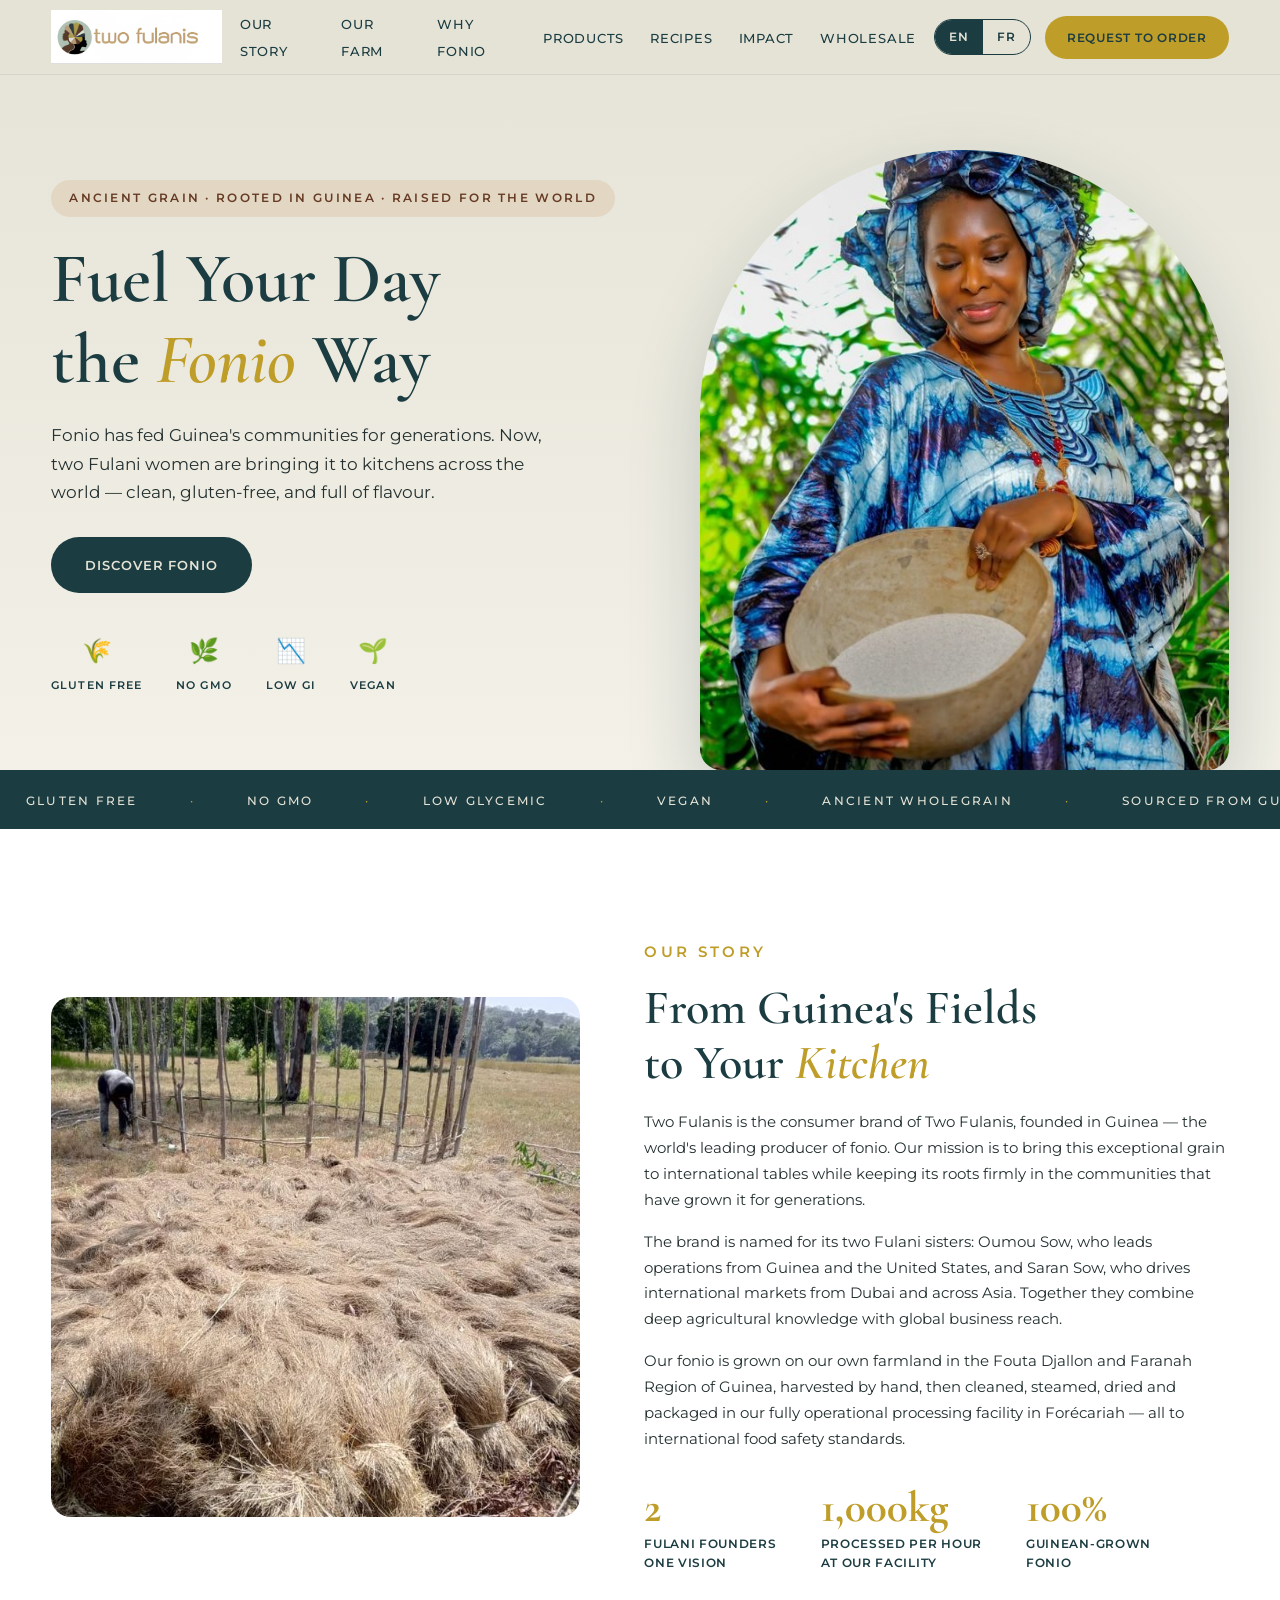
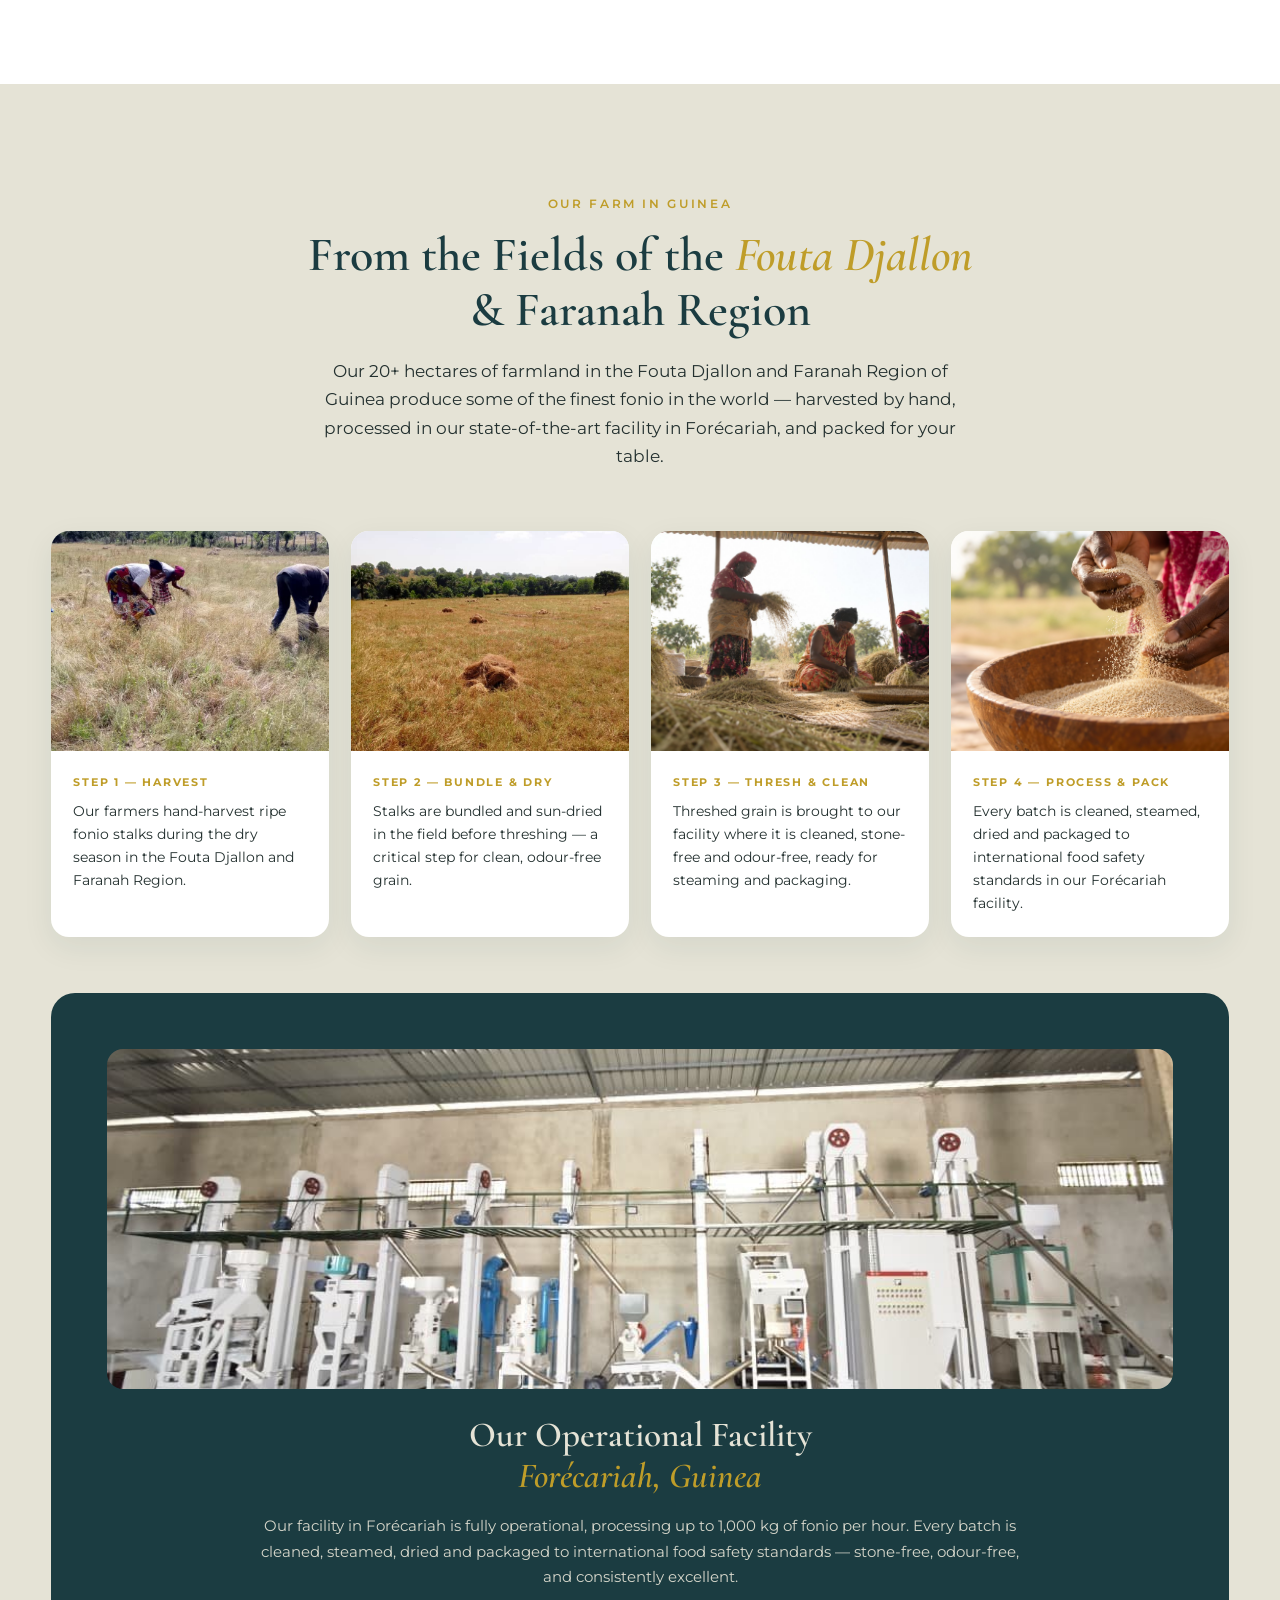
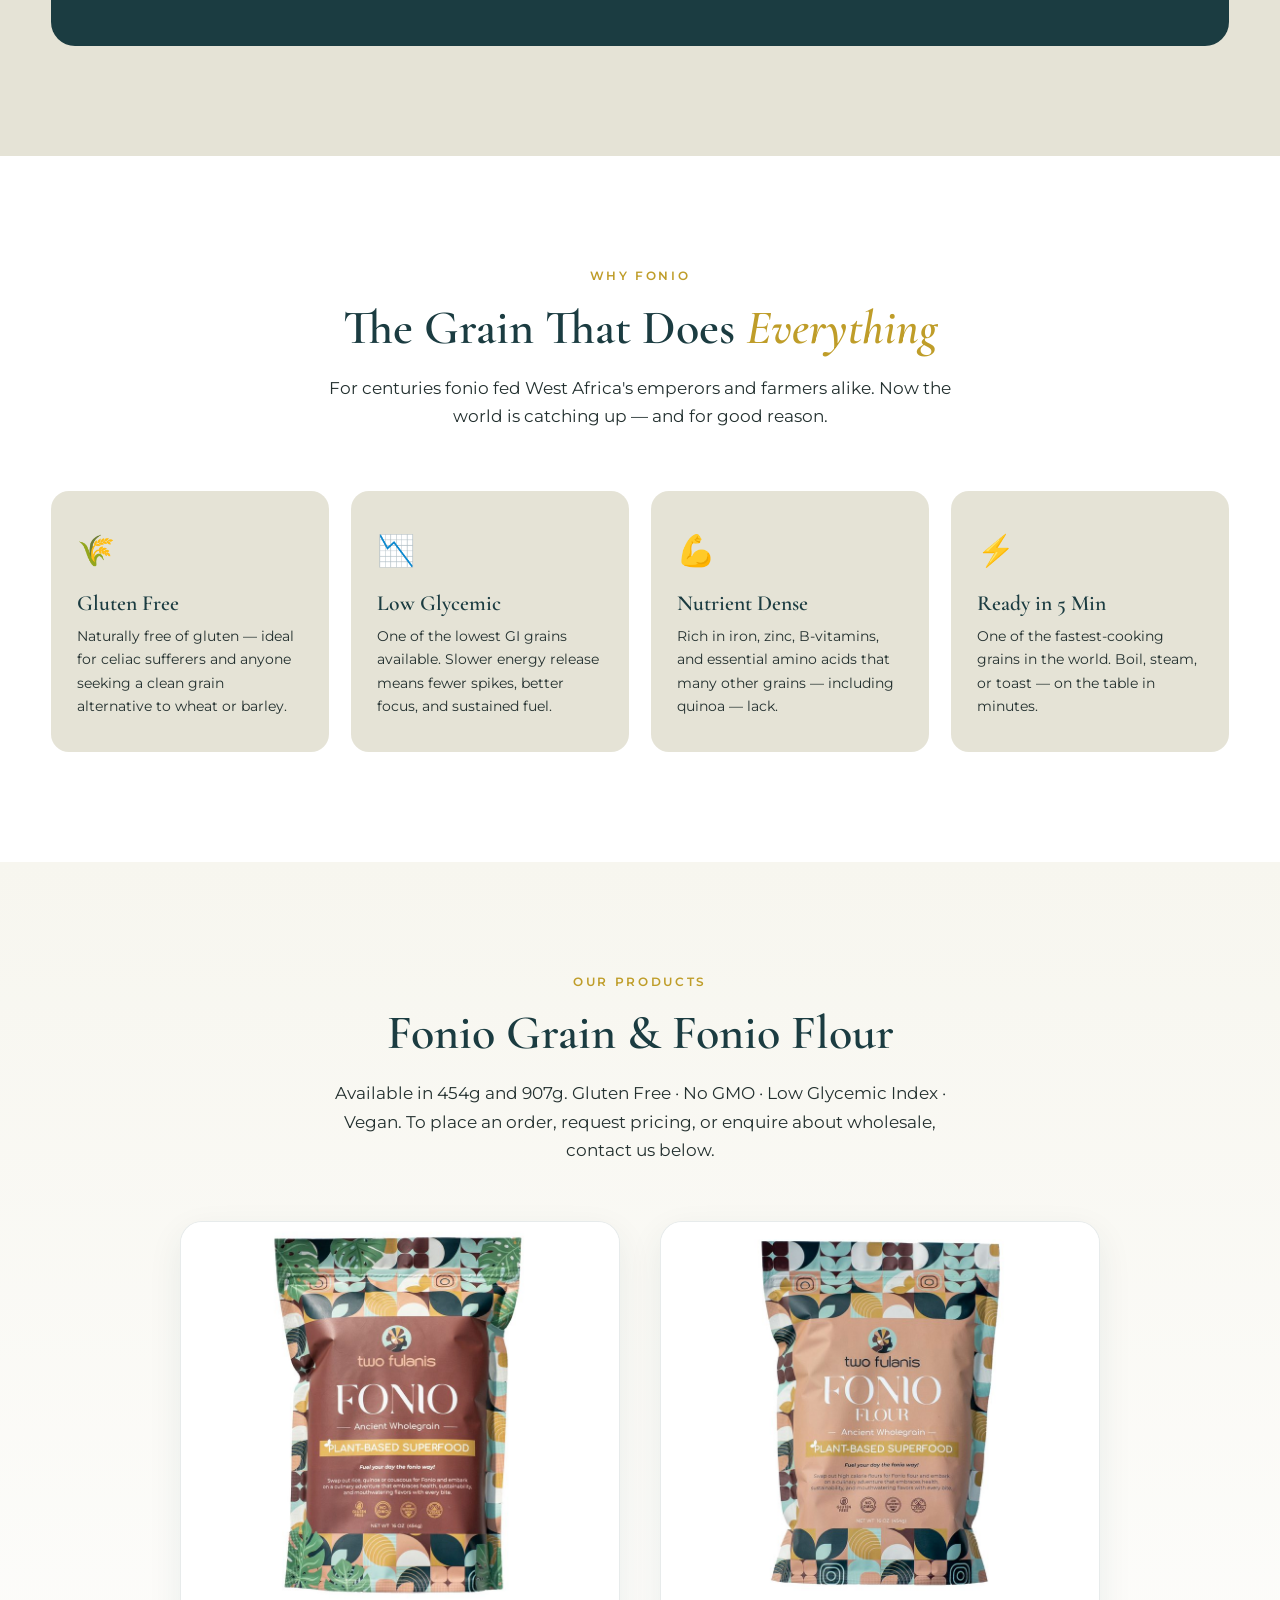
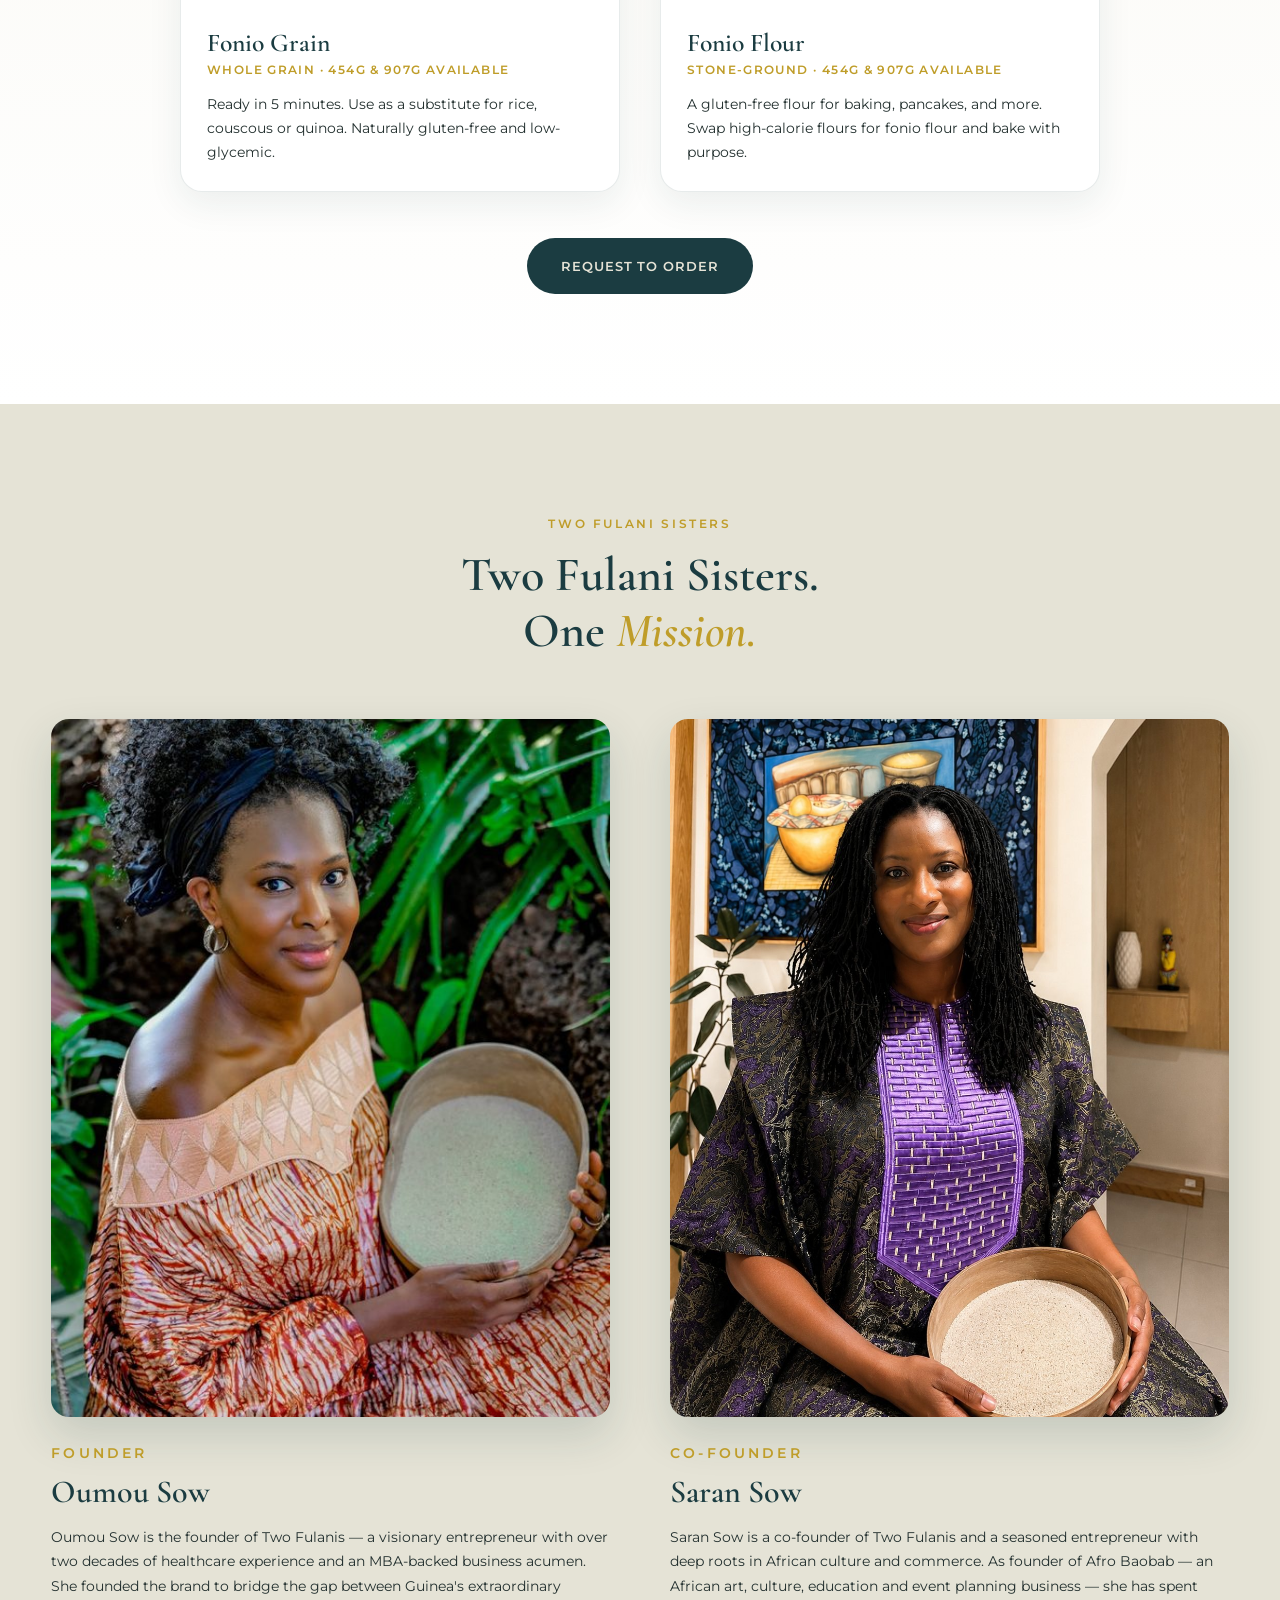
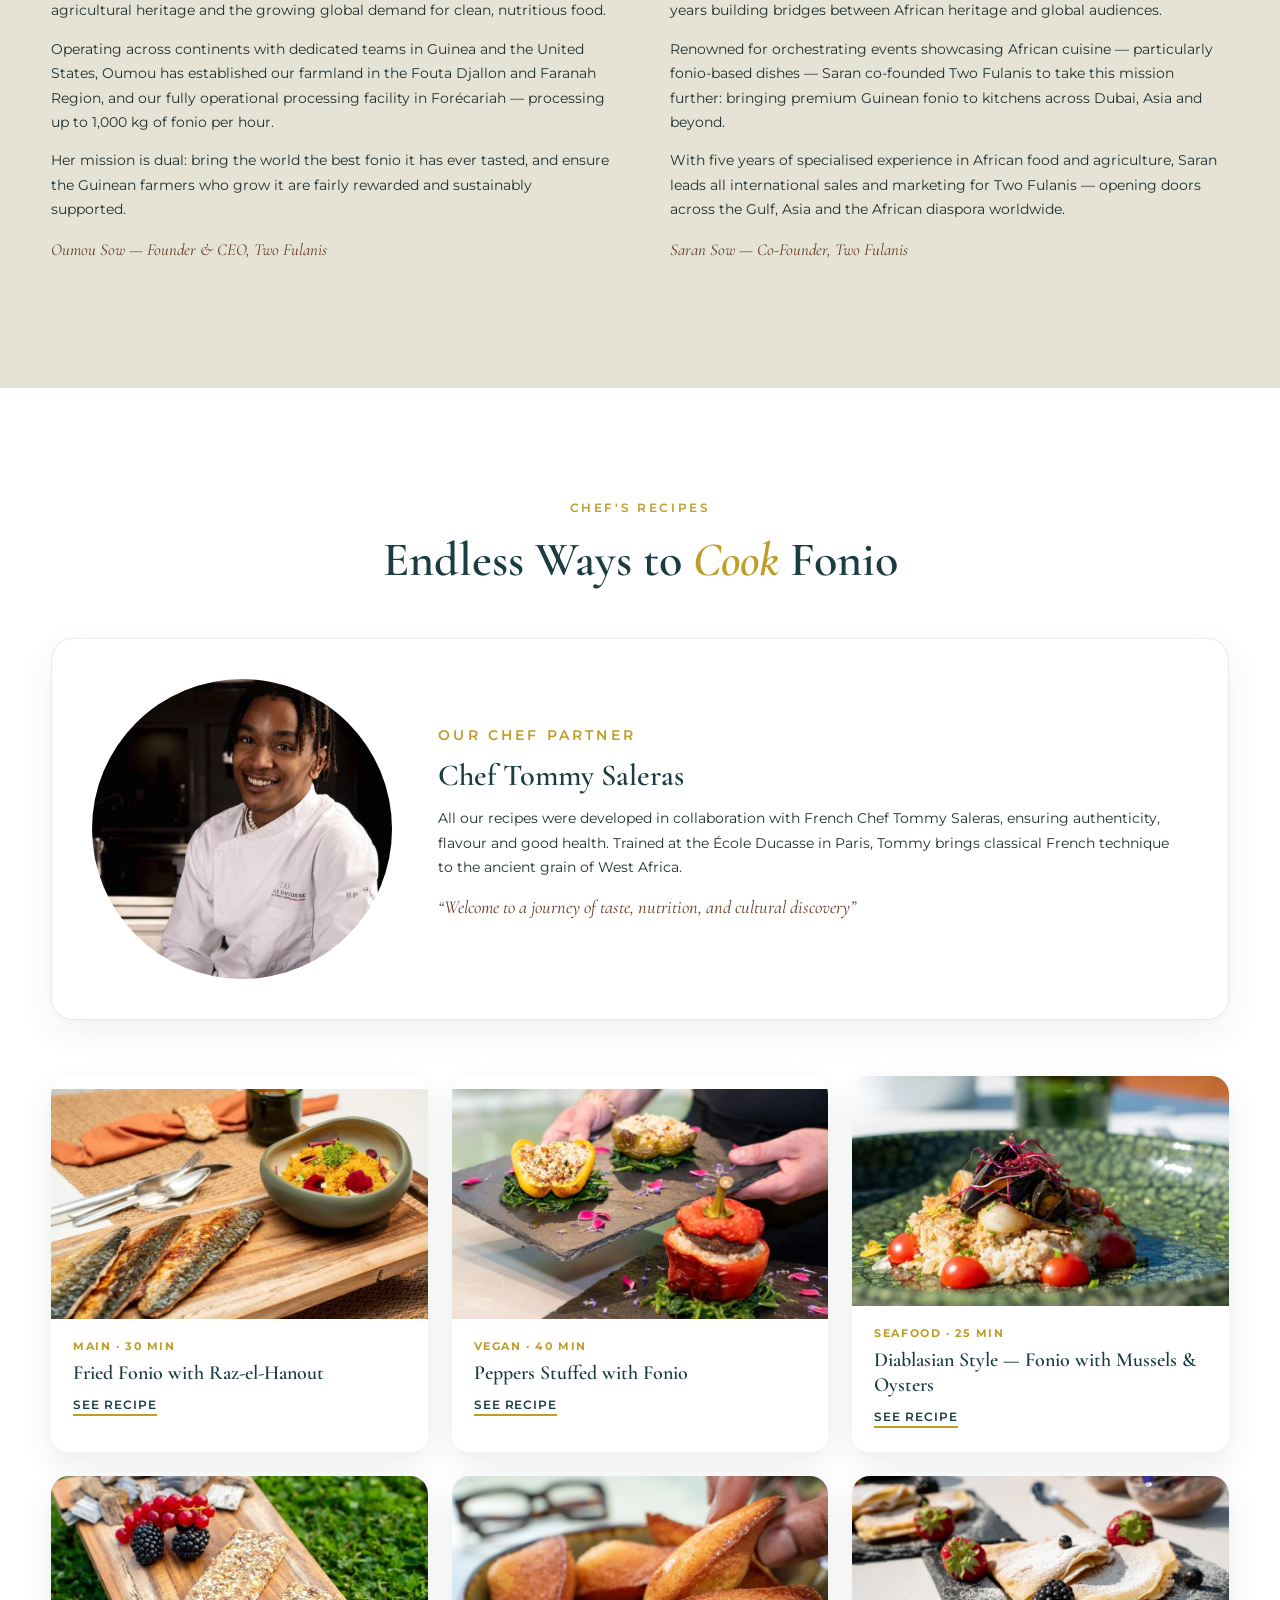
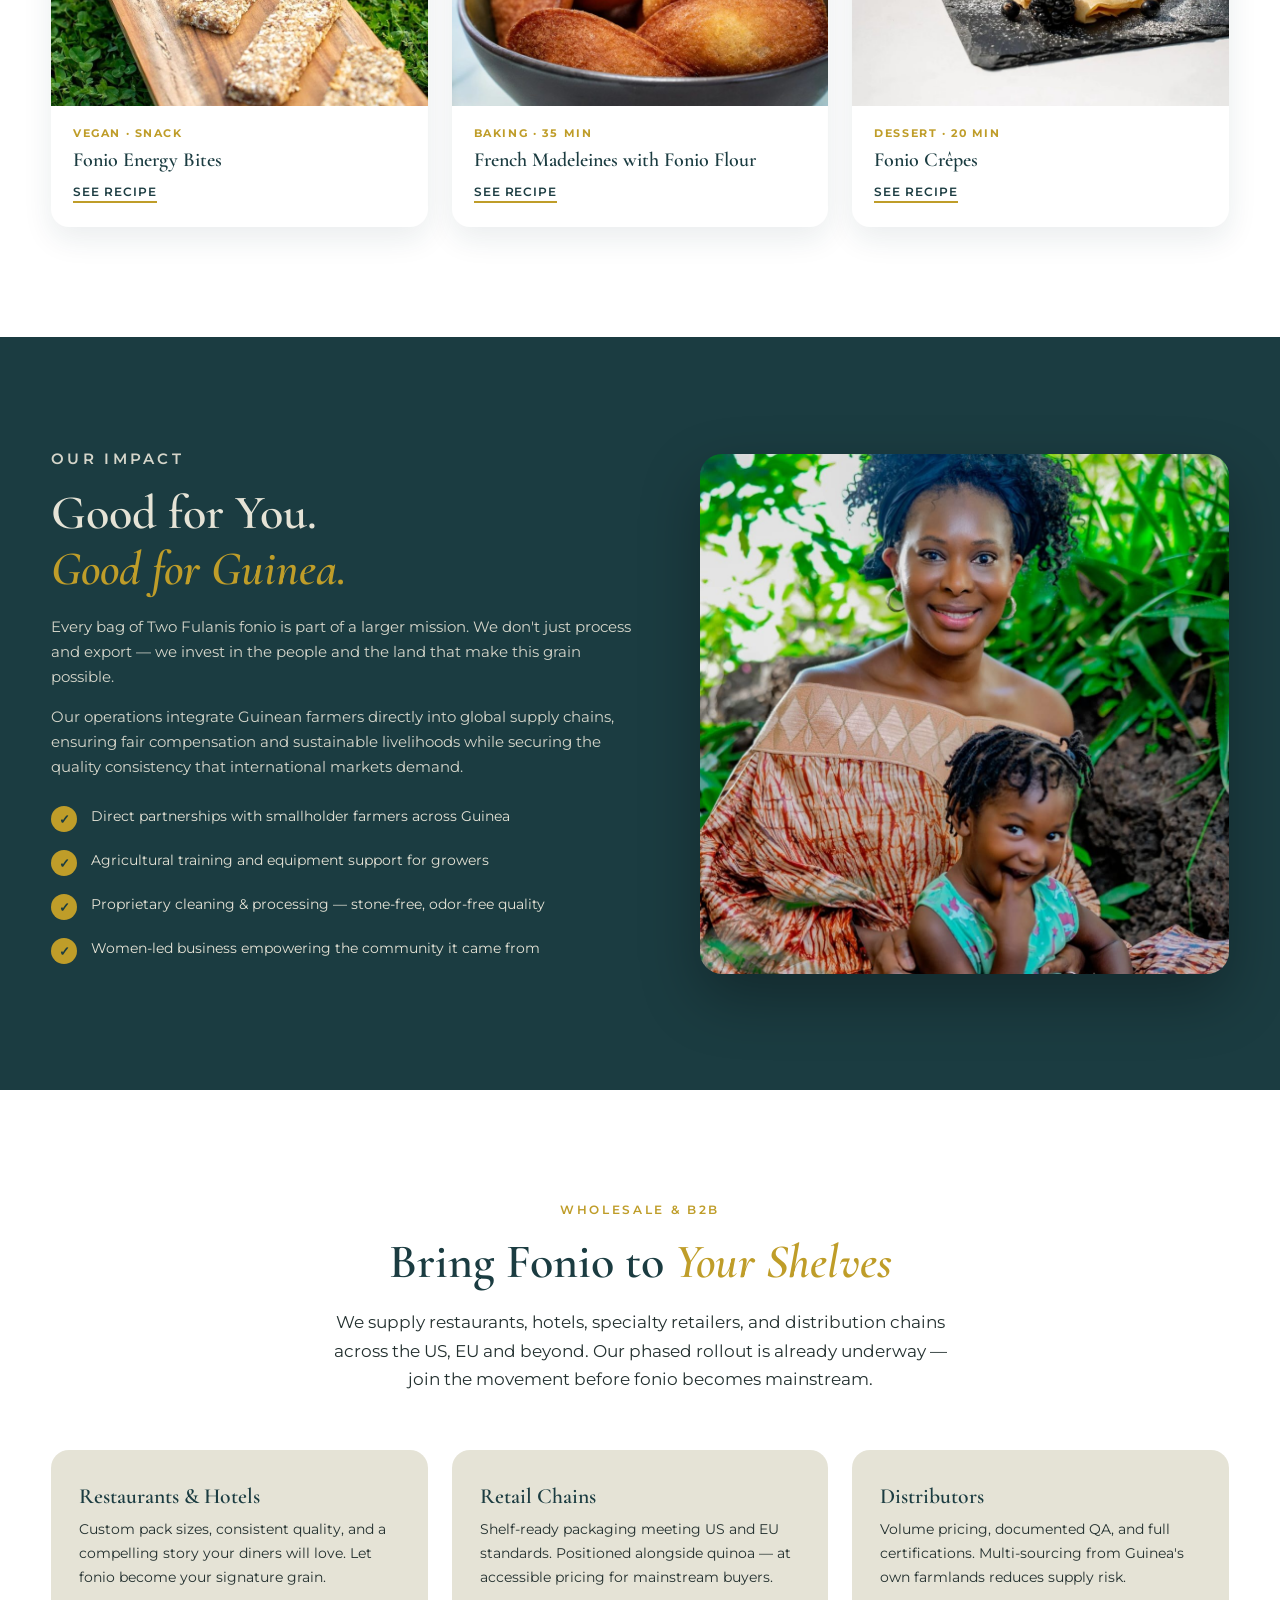
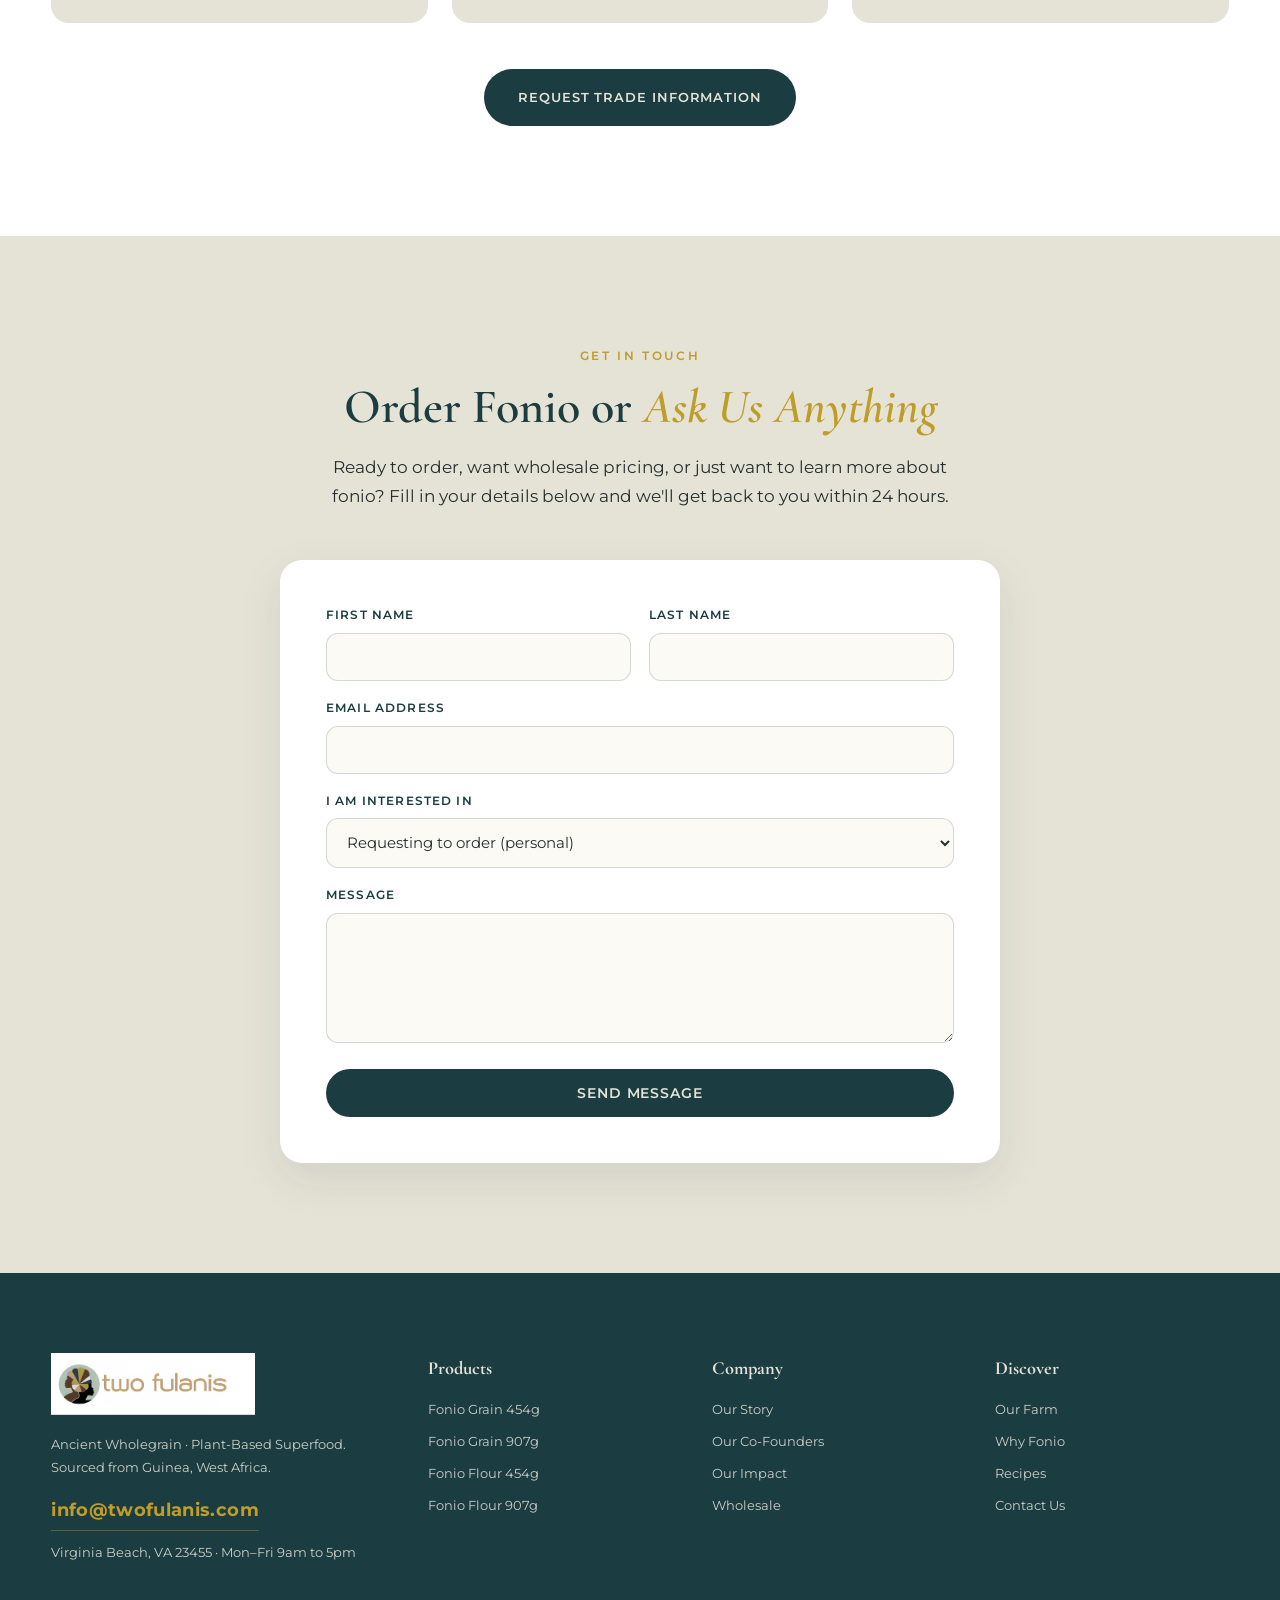
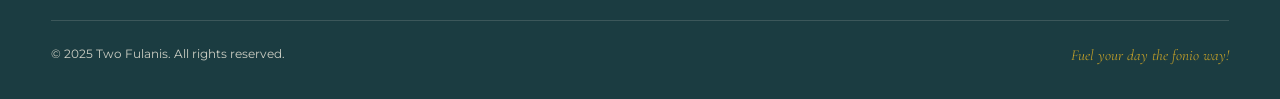
==== commit fcbda221: "Fix French copy in founders section Eyebrow now keeps the brand name untranslated ("Two Fulanis") in" ====
--- a/index.html
+++ b/index.html
@@ -215,8 +215,8 @@
 <section class="section founders" id="founder">
   <div class="container">
     <div class="founders-head">
-      <p class="eyebrow" data-en="Two Fulani Sisters" data-fr="Deux Sœurs Peules">Two Fulani Sisters</p>
-      <h2 data-en="Two Fulani Sisters. <br>One <em>Mission.</em>" data-fr="Deux Sœurs Peules. <br>Une <em>Mission.</em>">Two Fulani Sisters. <br>One <em>Mission.</em></h2>
+      <p class="eyebrow" data-en="Two Fulani Sisters" data-fr="Two Fulanis">Two Fulani Sisters</p>
+      <h2 data-en="Two Fulani Sisters. <br>One <em>Mission.</em>" data-fr="Deux Sœurs, <br>Une <em>Mission.</em>">Two Fulani Sisters. <br>One <em>Mission.</em></h2>
     </div>
     <div class="founders-grid">
       <div class="founder-col">
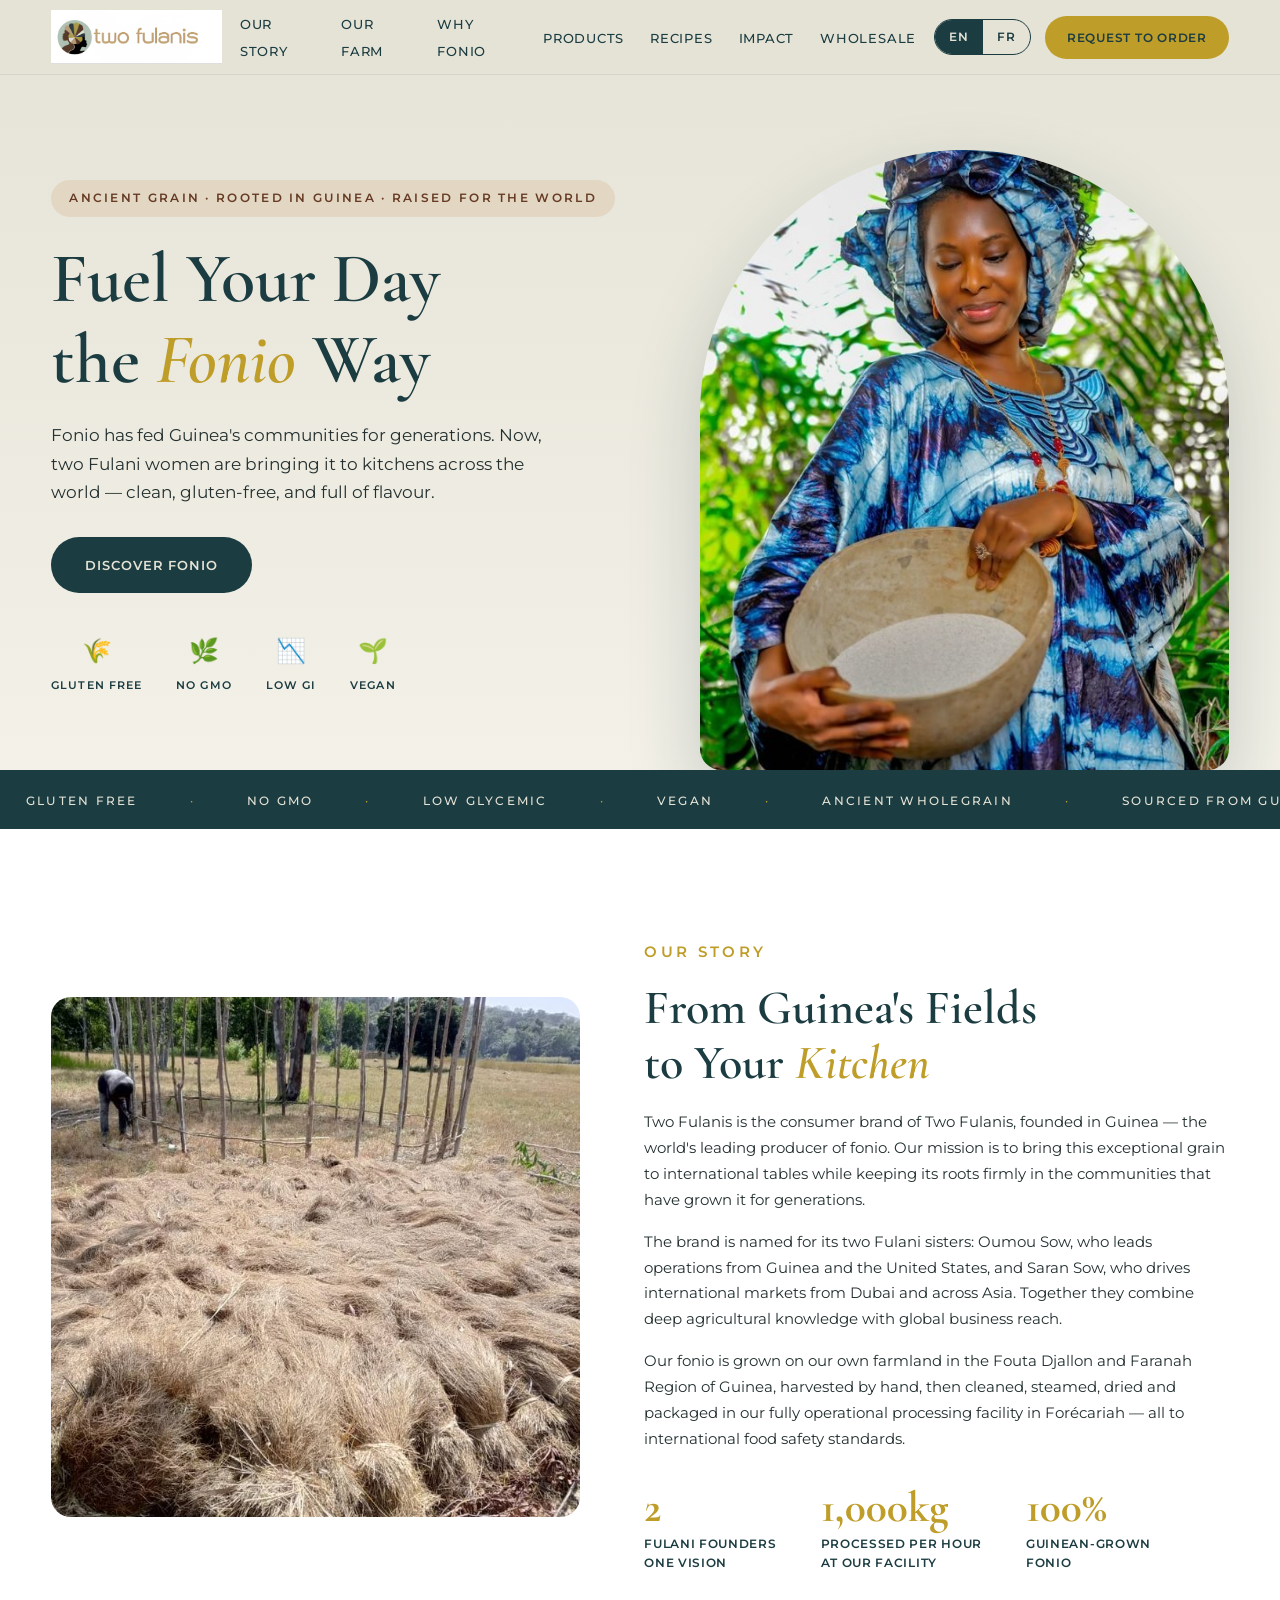
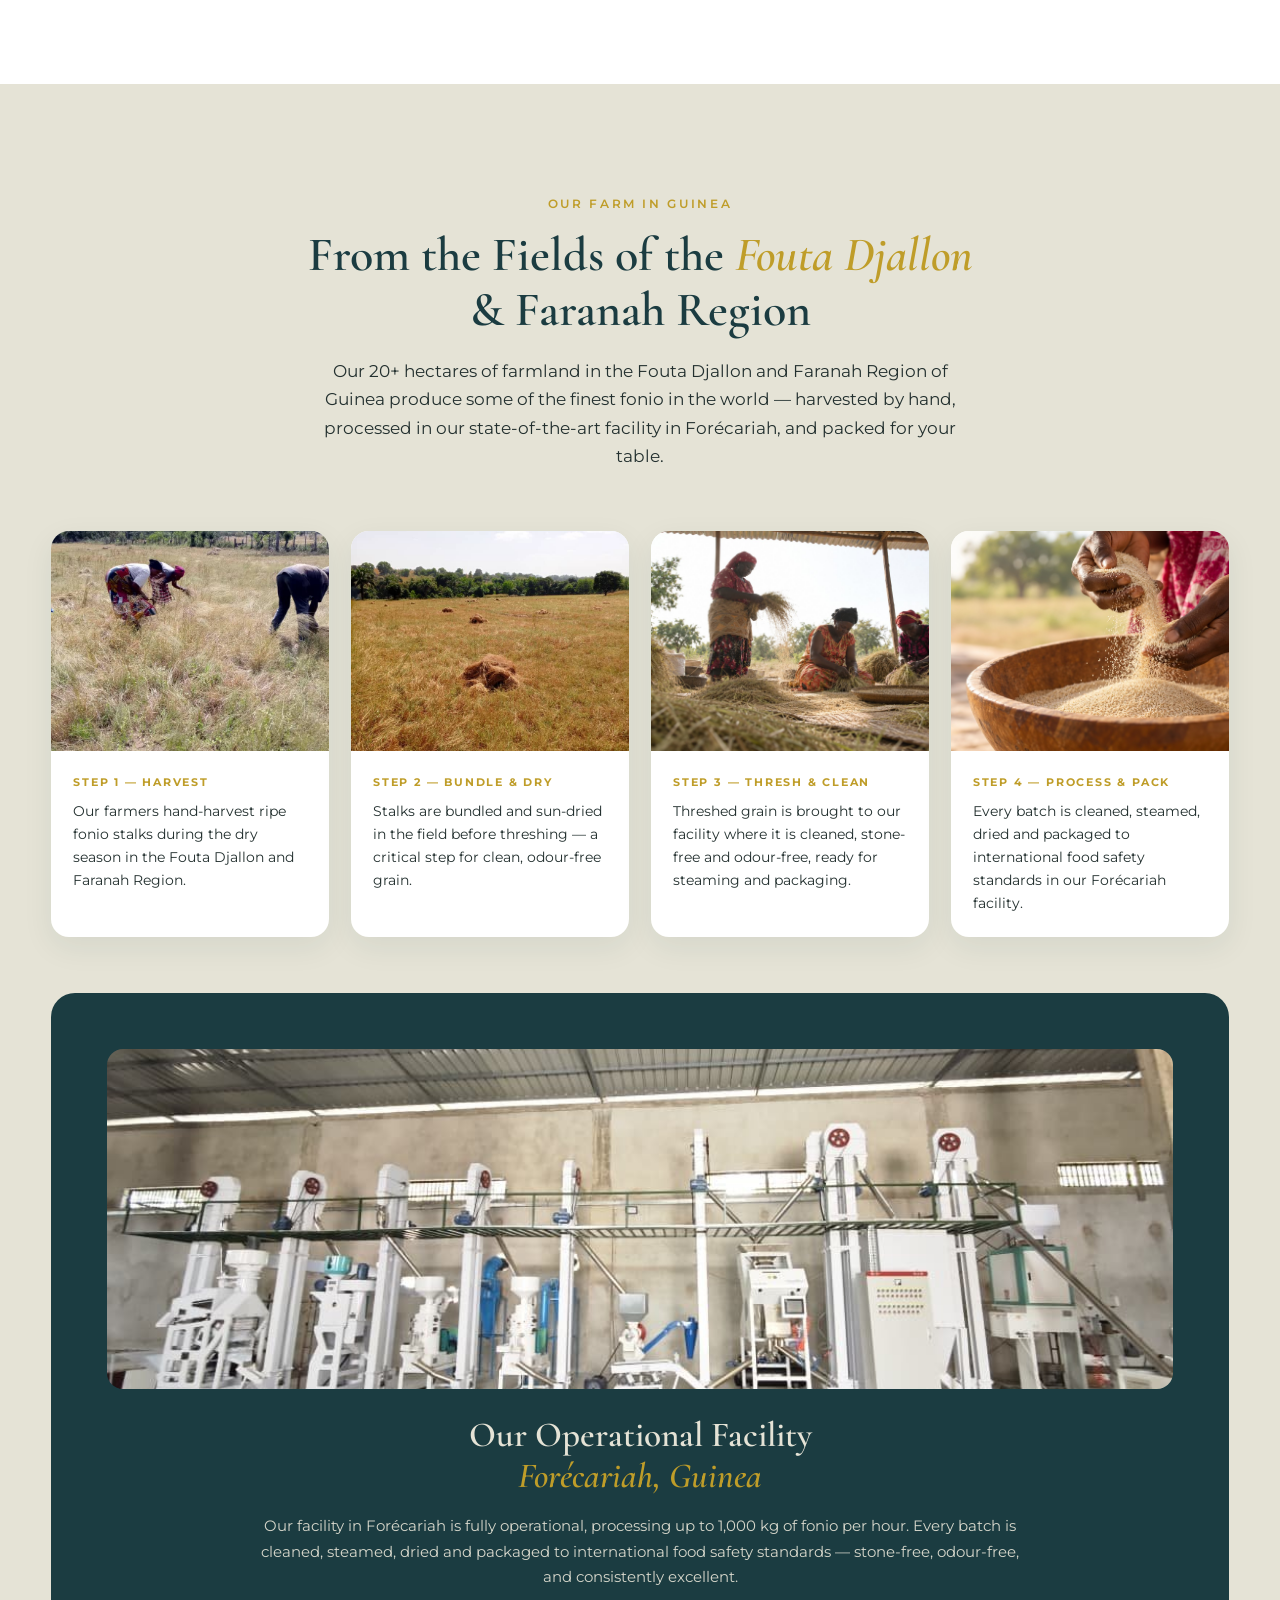
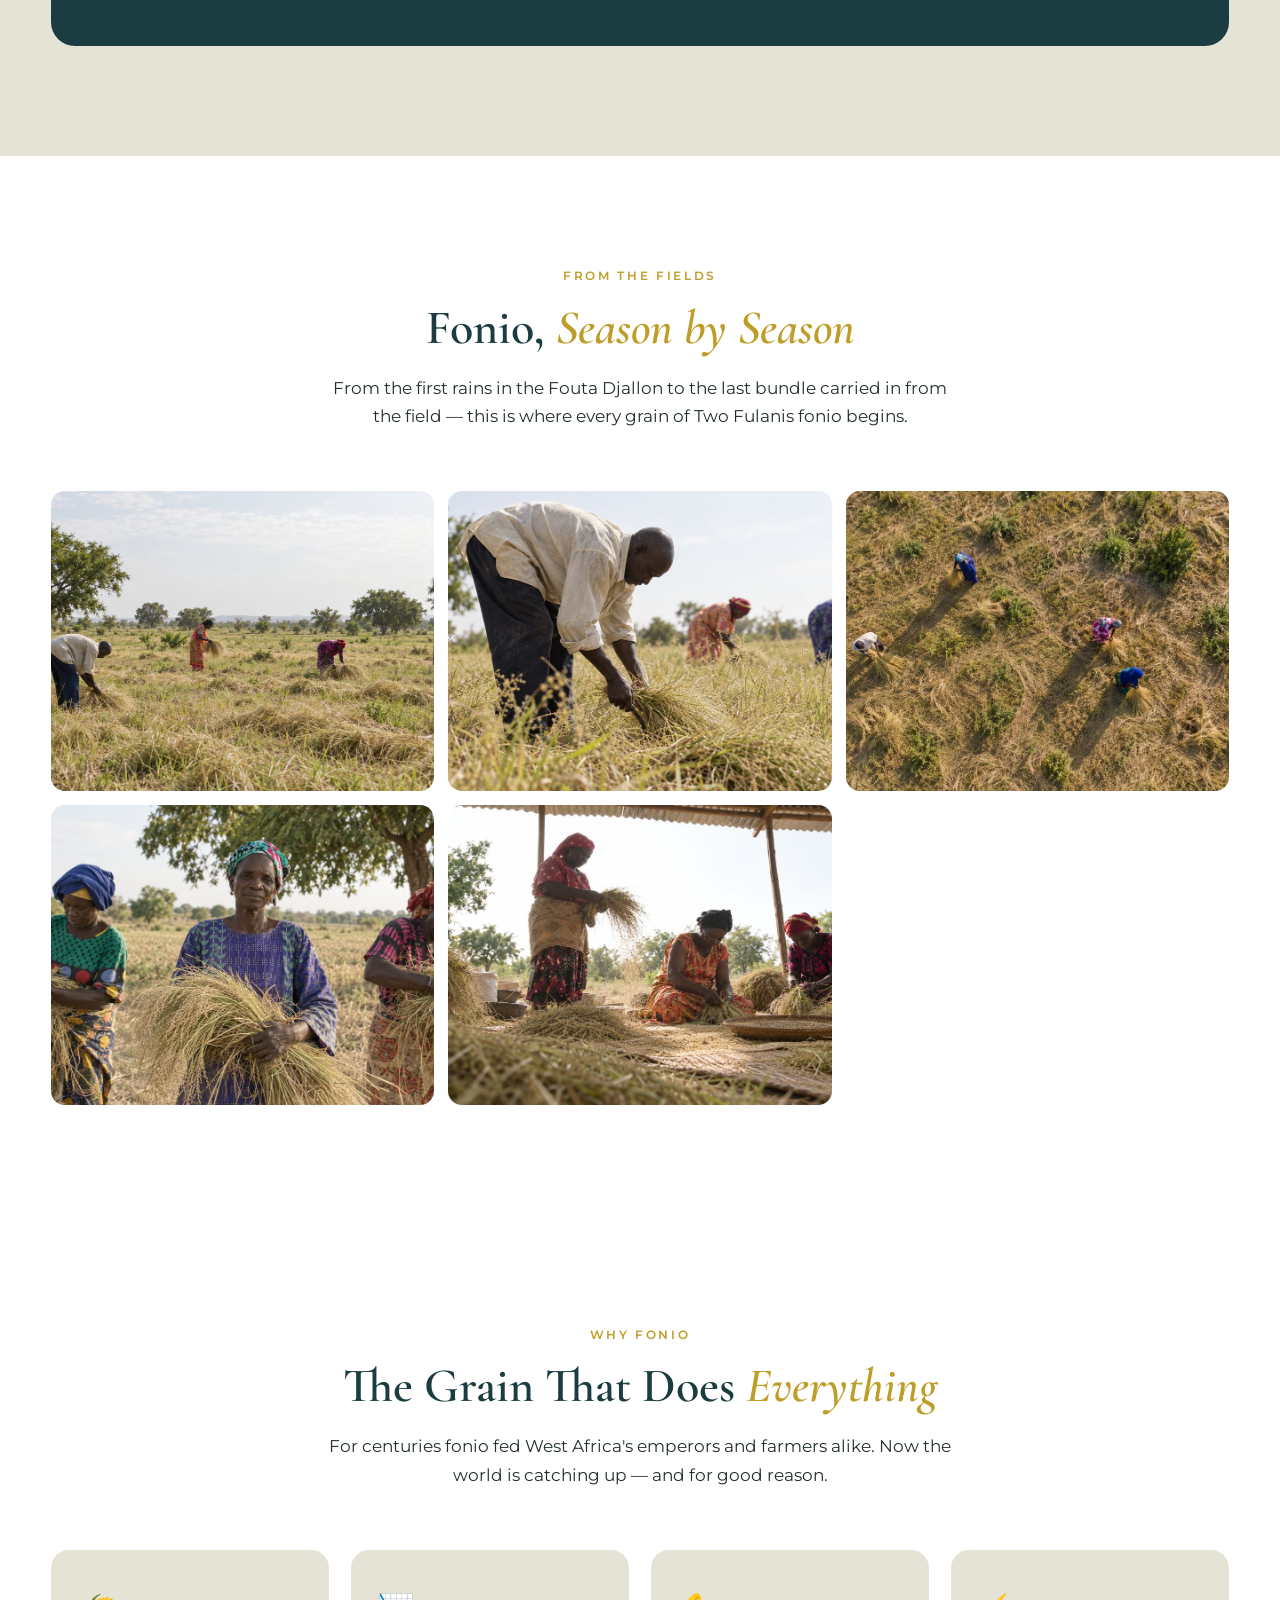
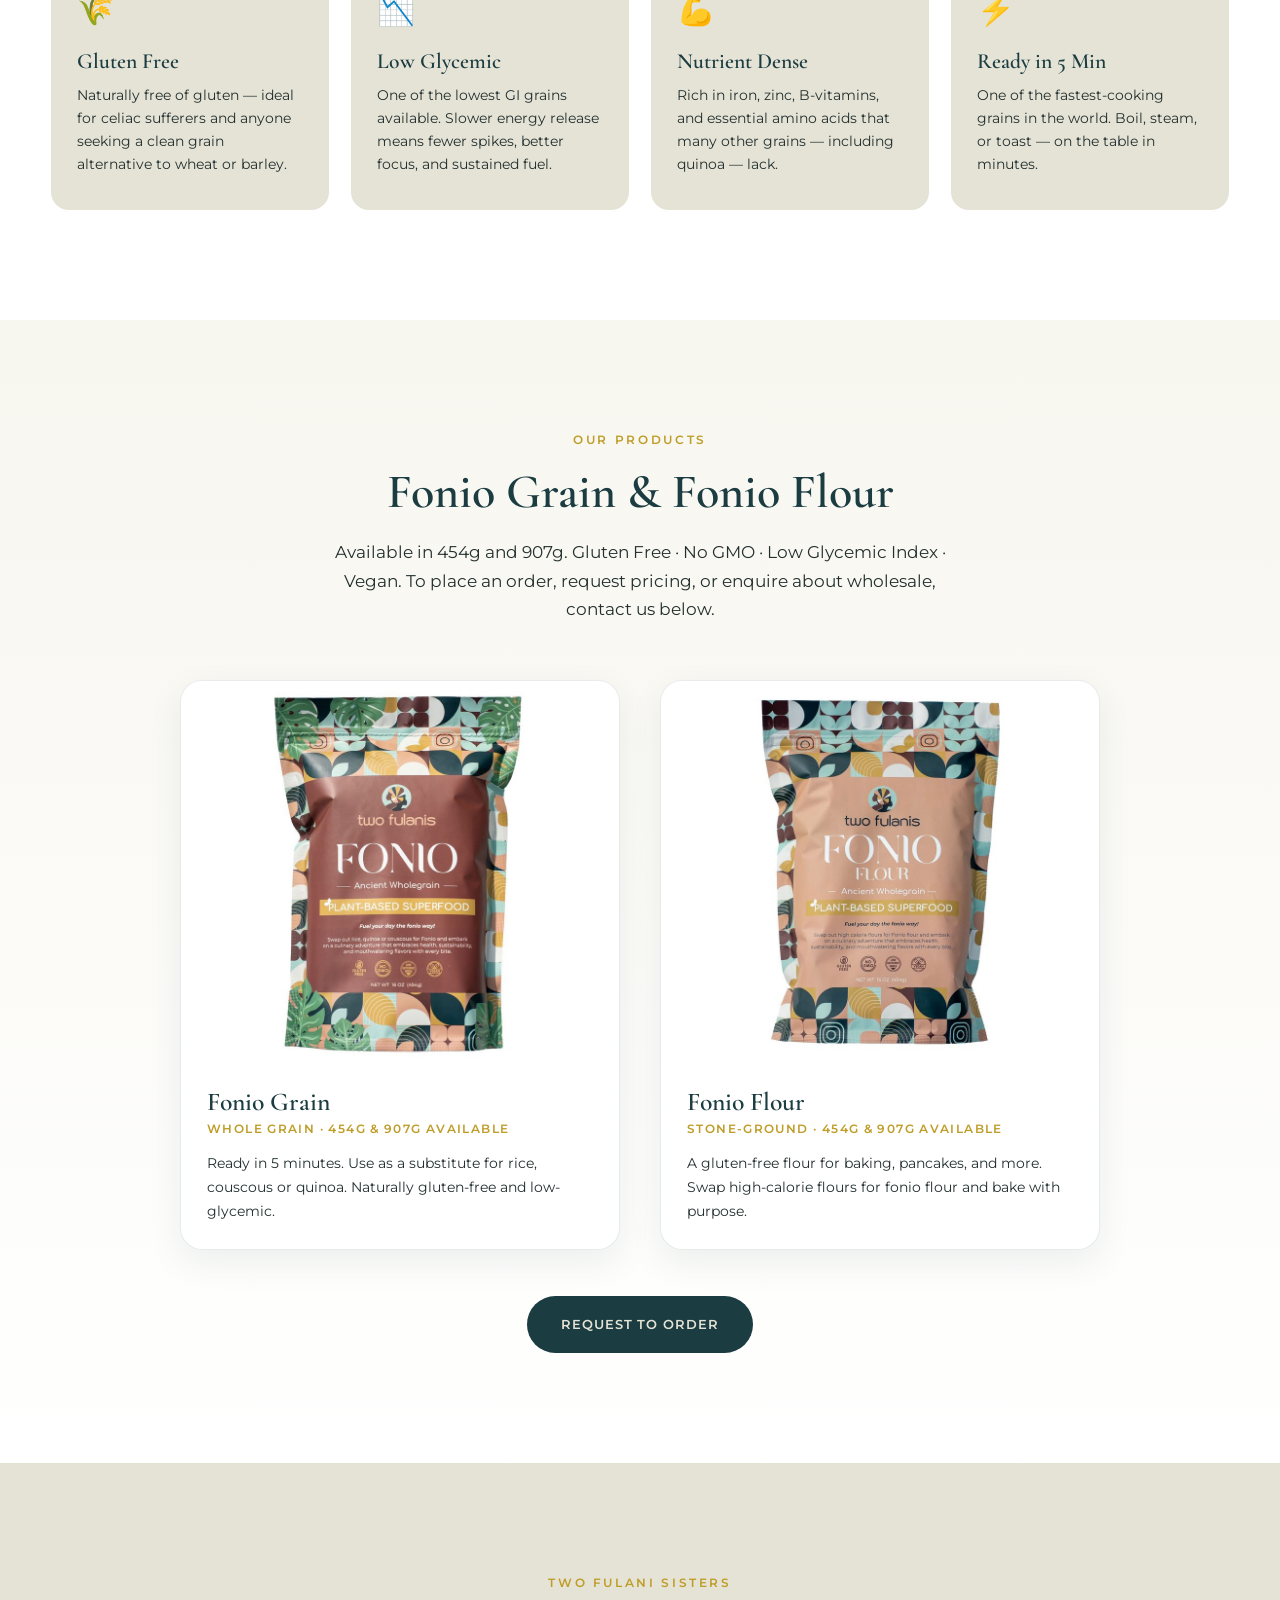
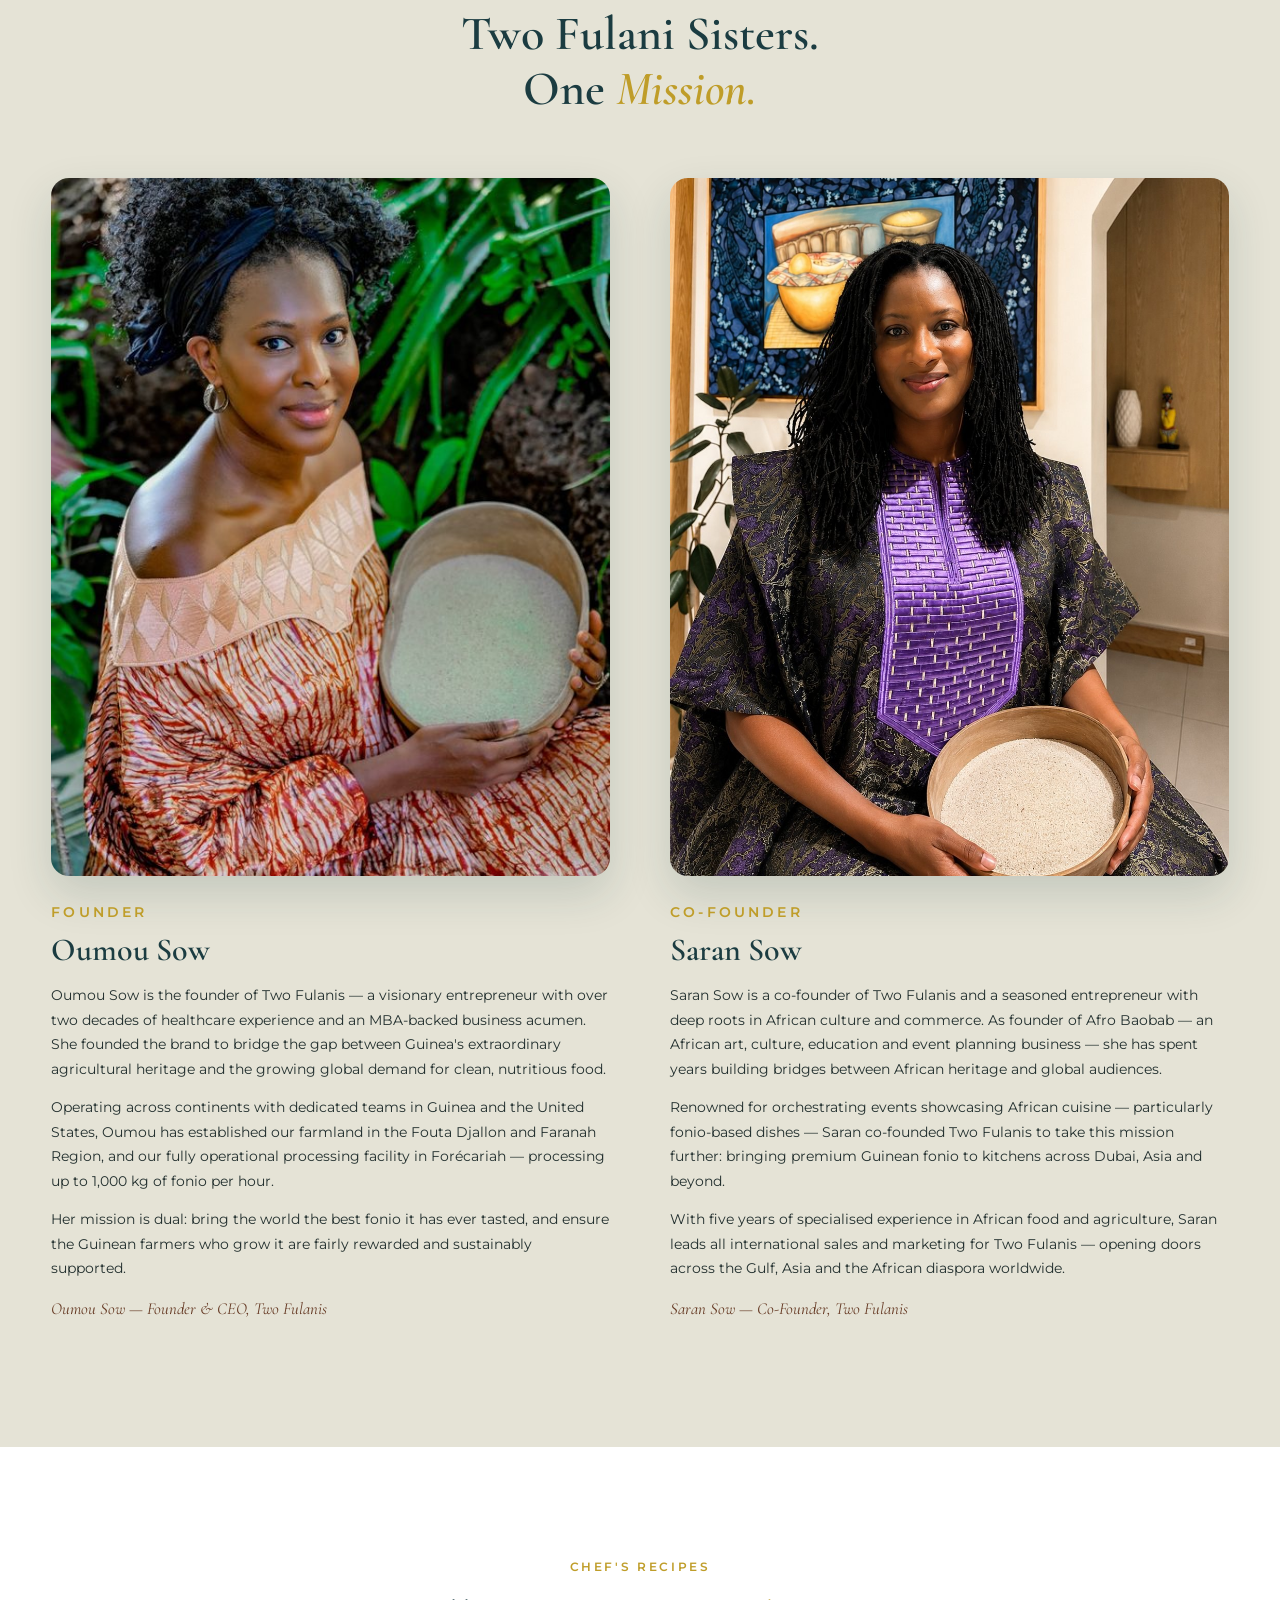
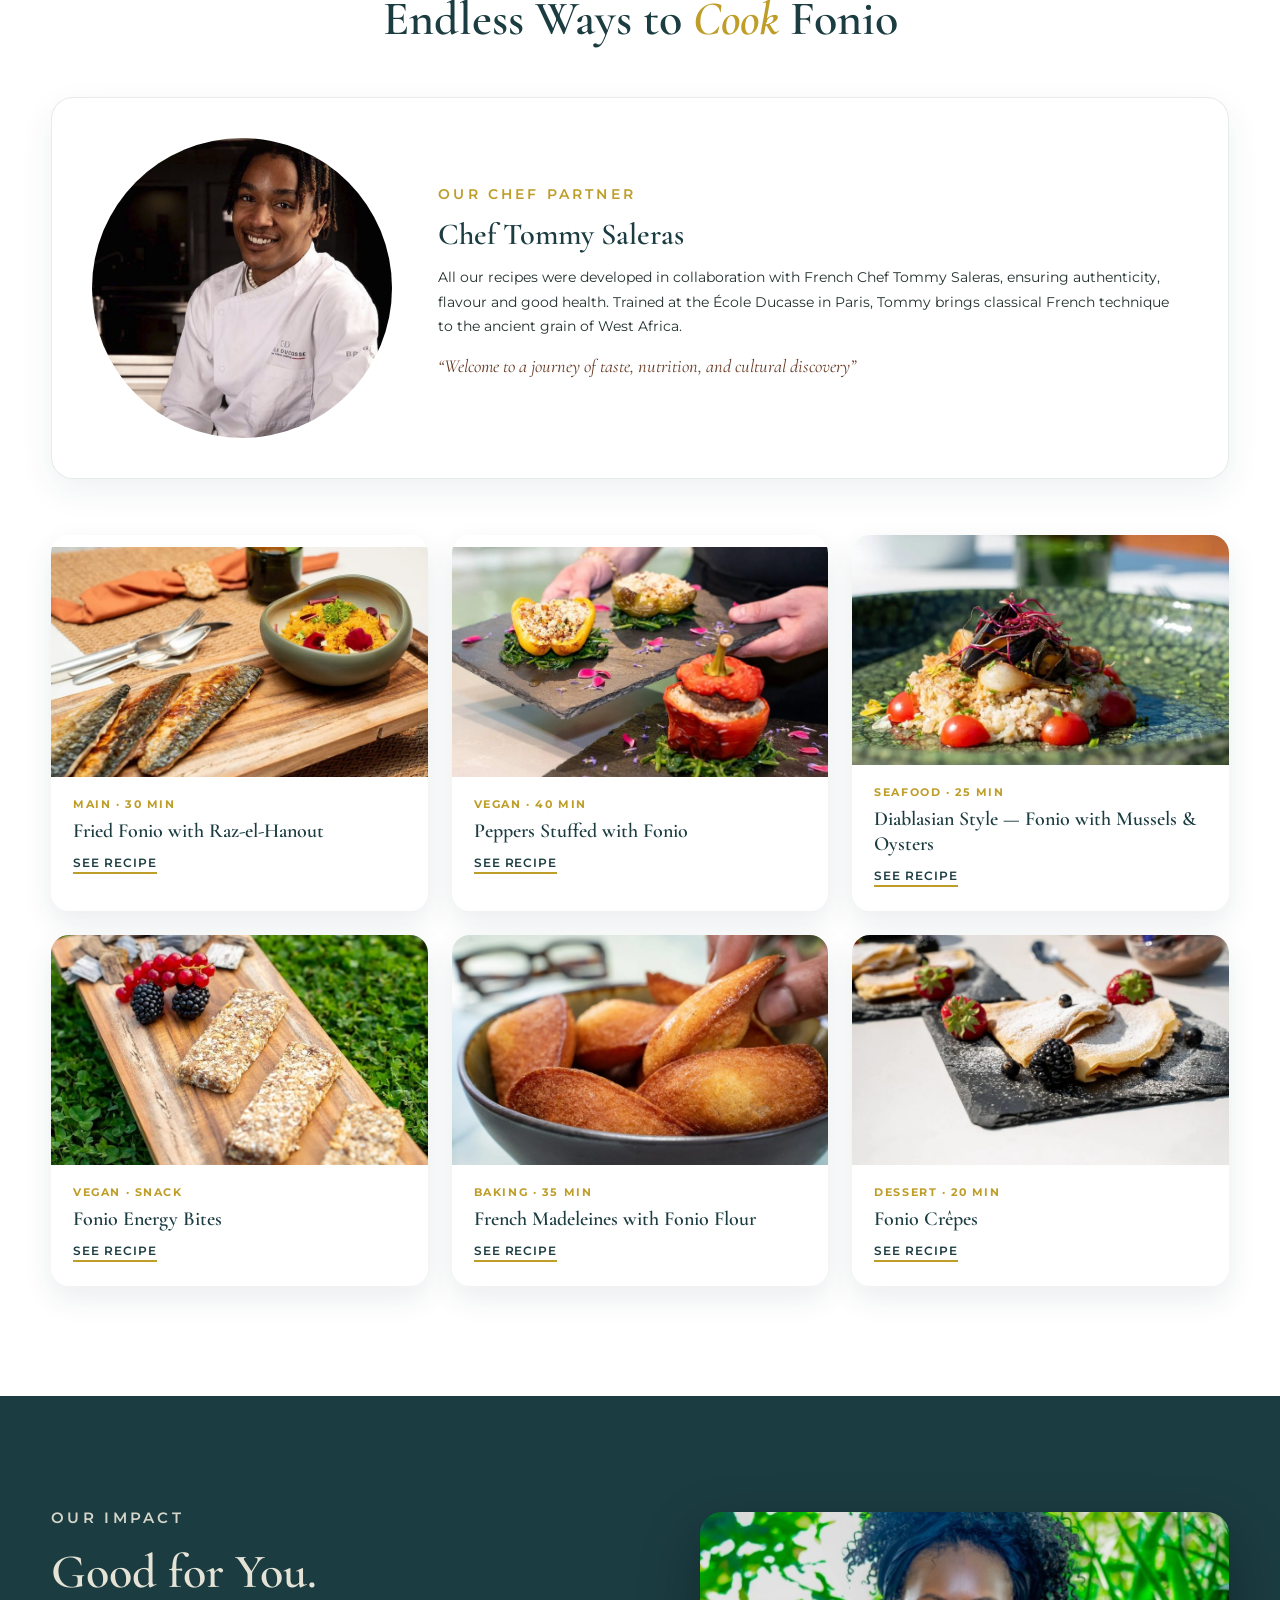
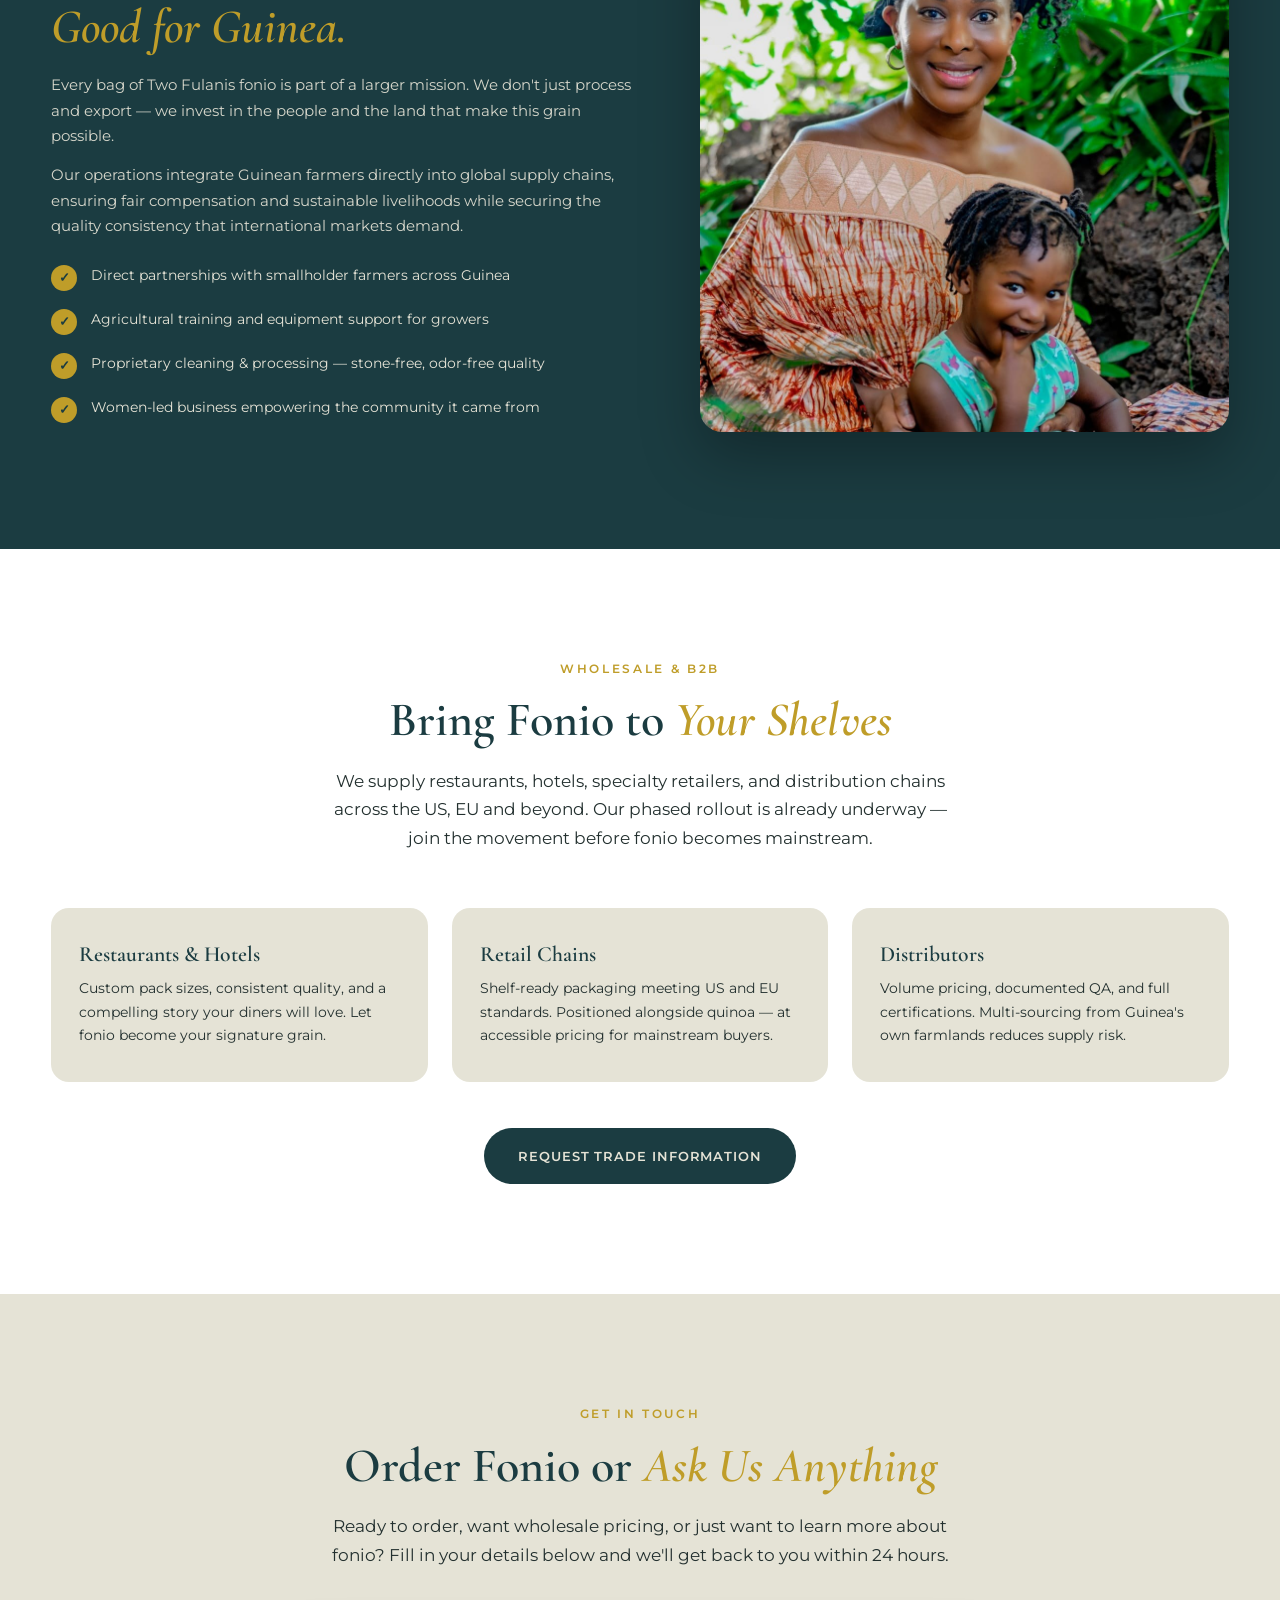
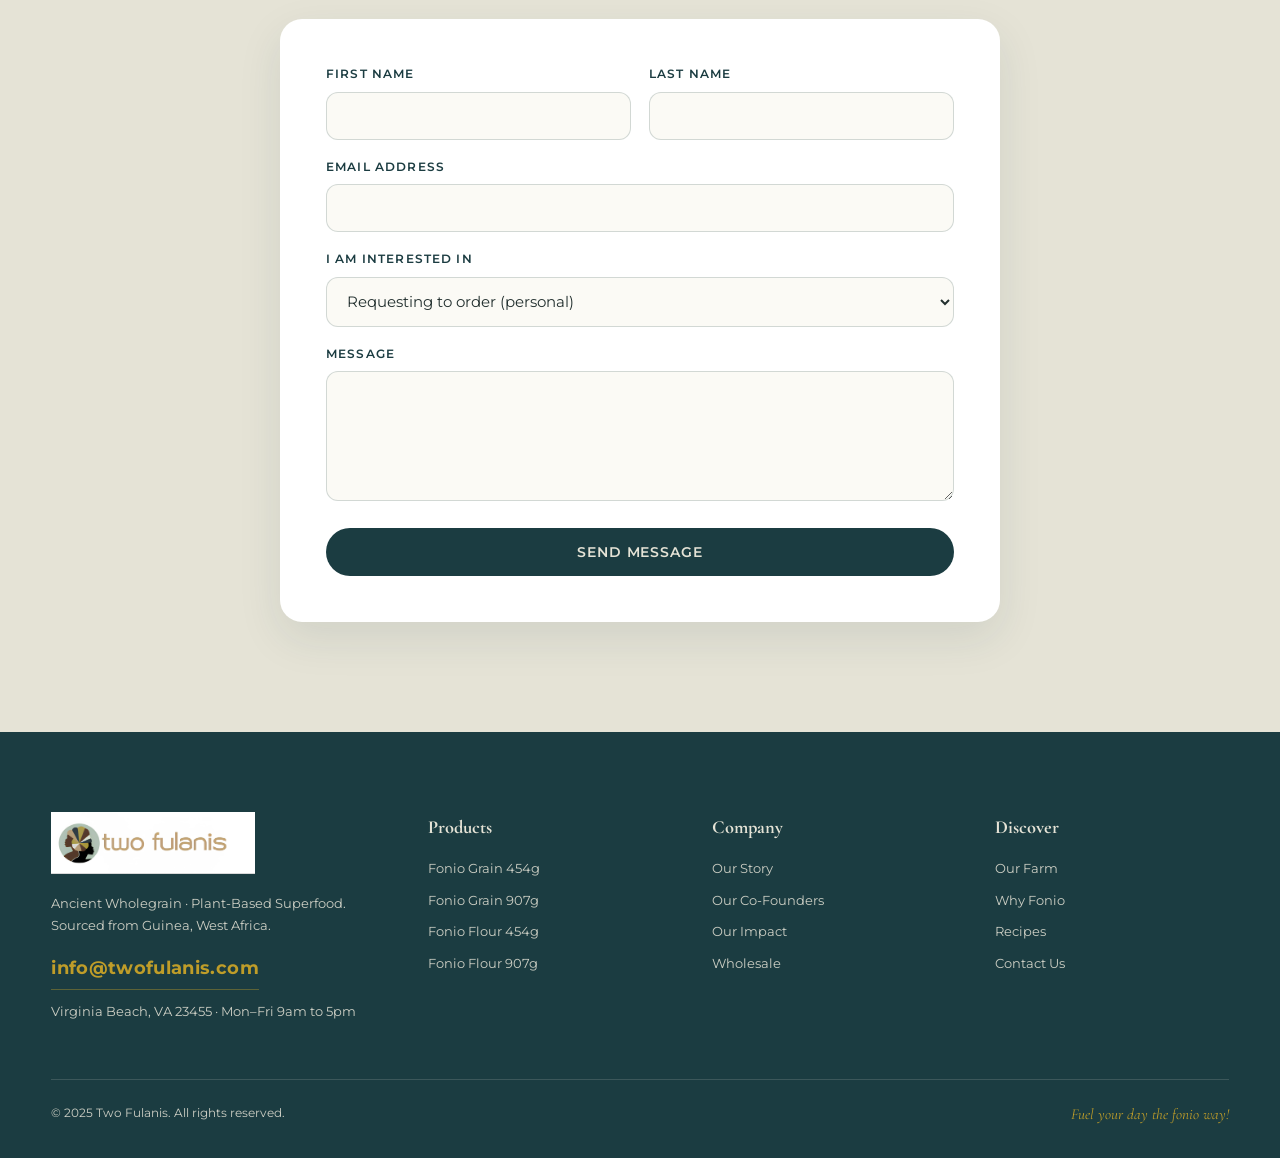
==== commit 9ed79bc8: "Add farm gallery section New "From the Fields" section between the farm process strip and Why Fonio," ====
--- a/index.html
+++ b/index.html
@@ -146,6 +146,23 @@
   </div>
 </section>
 
+<!-- ===== GALLERY ===== -->
+<section class="section" id="gallery">
+  <div class="container">
+    <div class="farm-head">
+      <p class="eyebrow" data-en="From the Fields" data-fr="Depuis les Champs">From the Fields</p>
+      <h2 data-en="Fonio, <em>Season by Season</em>" data-fr="Le Fonio, <em>Saison après Saison</em>">Fonio, <em>Season by Season</em></h2>
+      <p class="lead" data-en="From the first rains in the Fouta Djallon to the last bundle carried in from the field — this is where every grain of Two Fulanis fonio begins." data-fr="Des premières pluies du Fouta-Djalon à la dernière botte rapportée du champ — c'est ici que commence chaque grain de fonio Two Fulanis.">From the first rains in the Fouta Djallon to the last bundle carried in from the field — this is where every grain of Two Fulanis fonio begins.</p>
+    </div>
+    <div class="gallery-grid">
+      <img src="images/img_26.jpg" alt="Farmers hand-harvesting fonio across an open field" loading="lazy" decoding="async">
+      <img src="images/img_27.jpg" alt="A farmer cutting fonio stalks by hand at harvest" loading="lazy" decoding="async">
+      <img src="images/img_28.jpg" alt="Aerial view of farmers harvesting fonio" loading="lazy" decoding="async">
+      <img src="images/img_29.jpg" alt="Women holding freshly cut bundles of fonio" loading="lazy" decoding="async">
+      <img src="images/img_30.jpg" alt="Women threshing and winnowing fonio under a shaded shelter" loading="lazy" decoding="async">
+    </div>
+  </div>
+</section>
 <!-- ===== WHY FONIO ===== -->
 <section class="section" id="why">
   <div class="container">
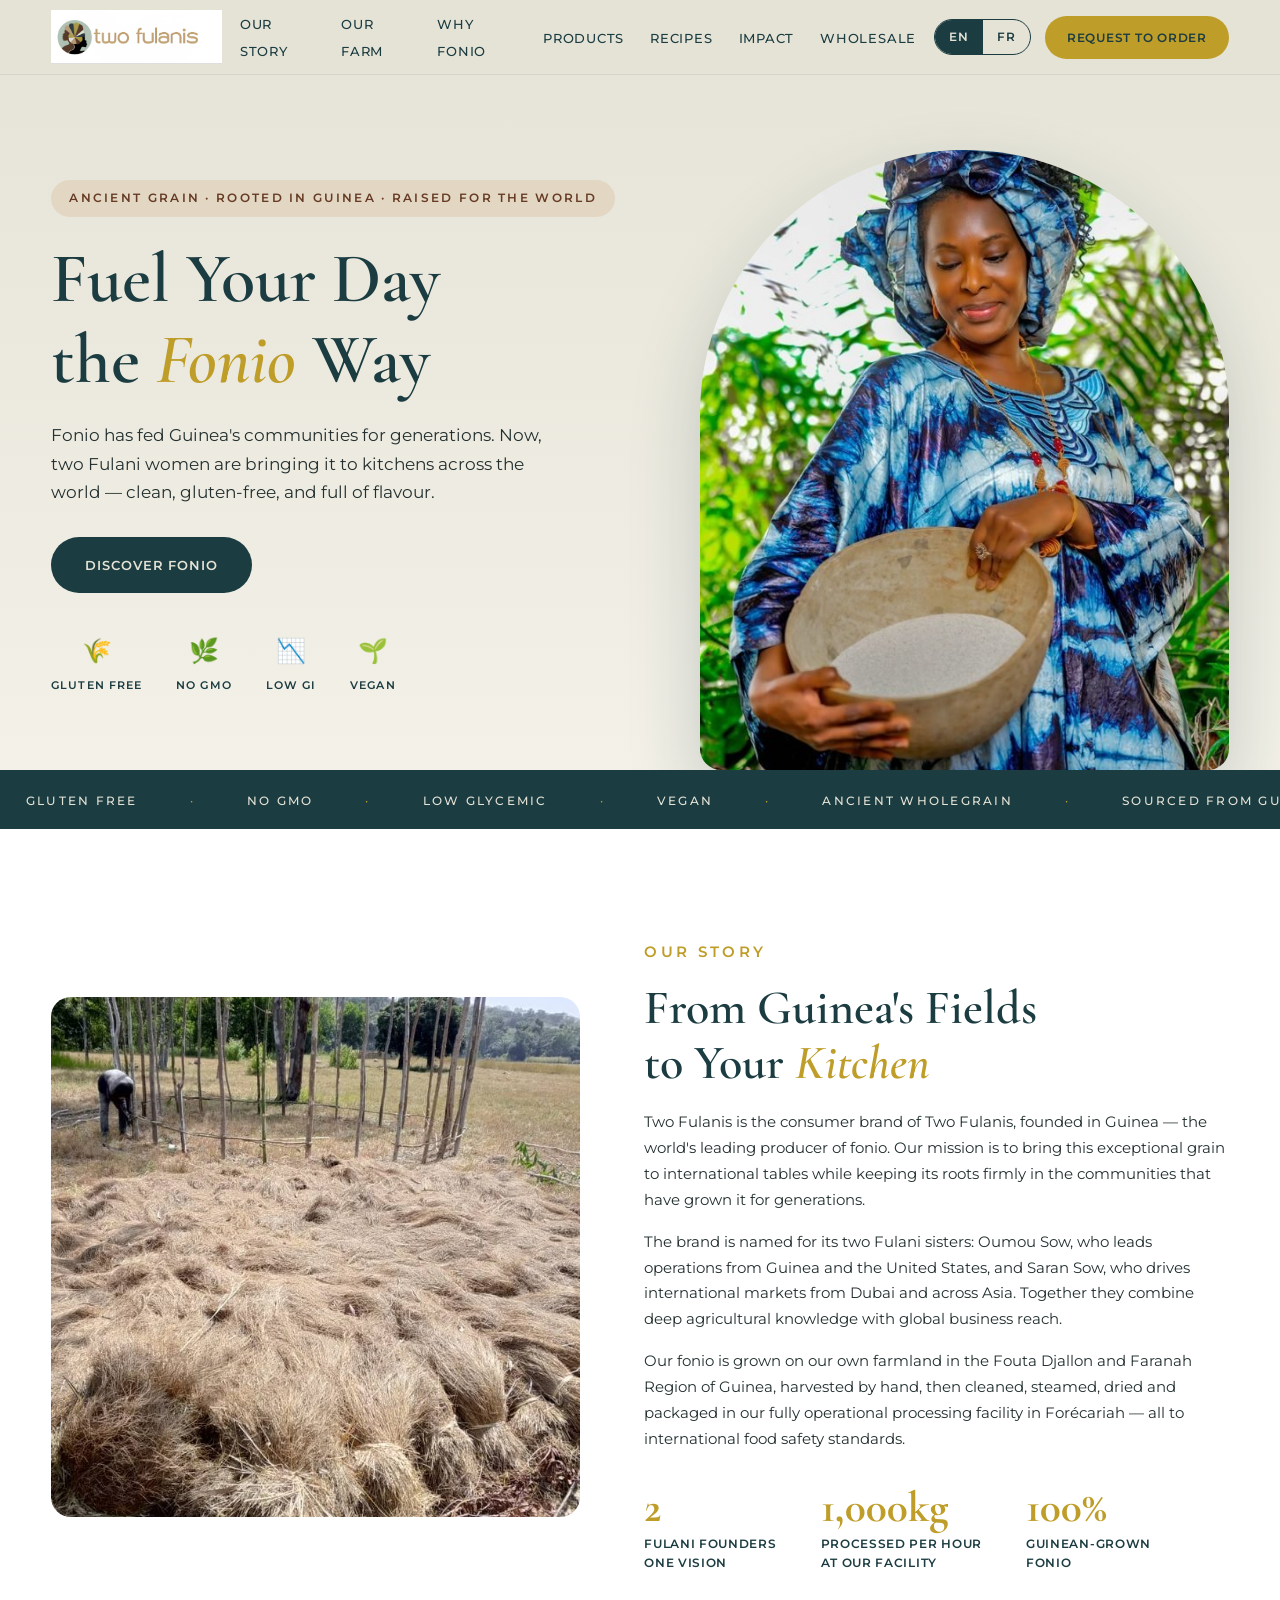
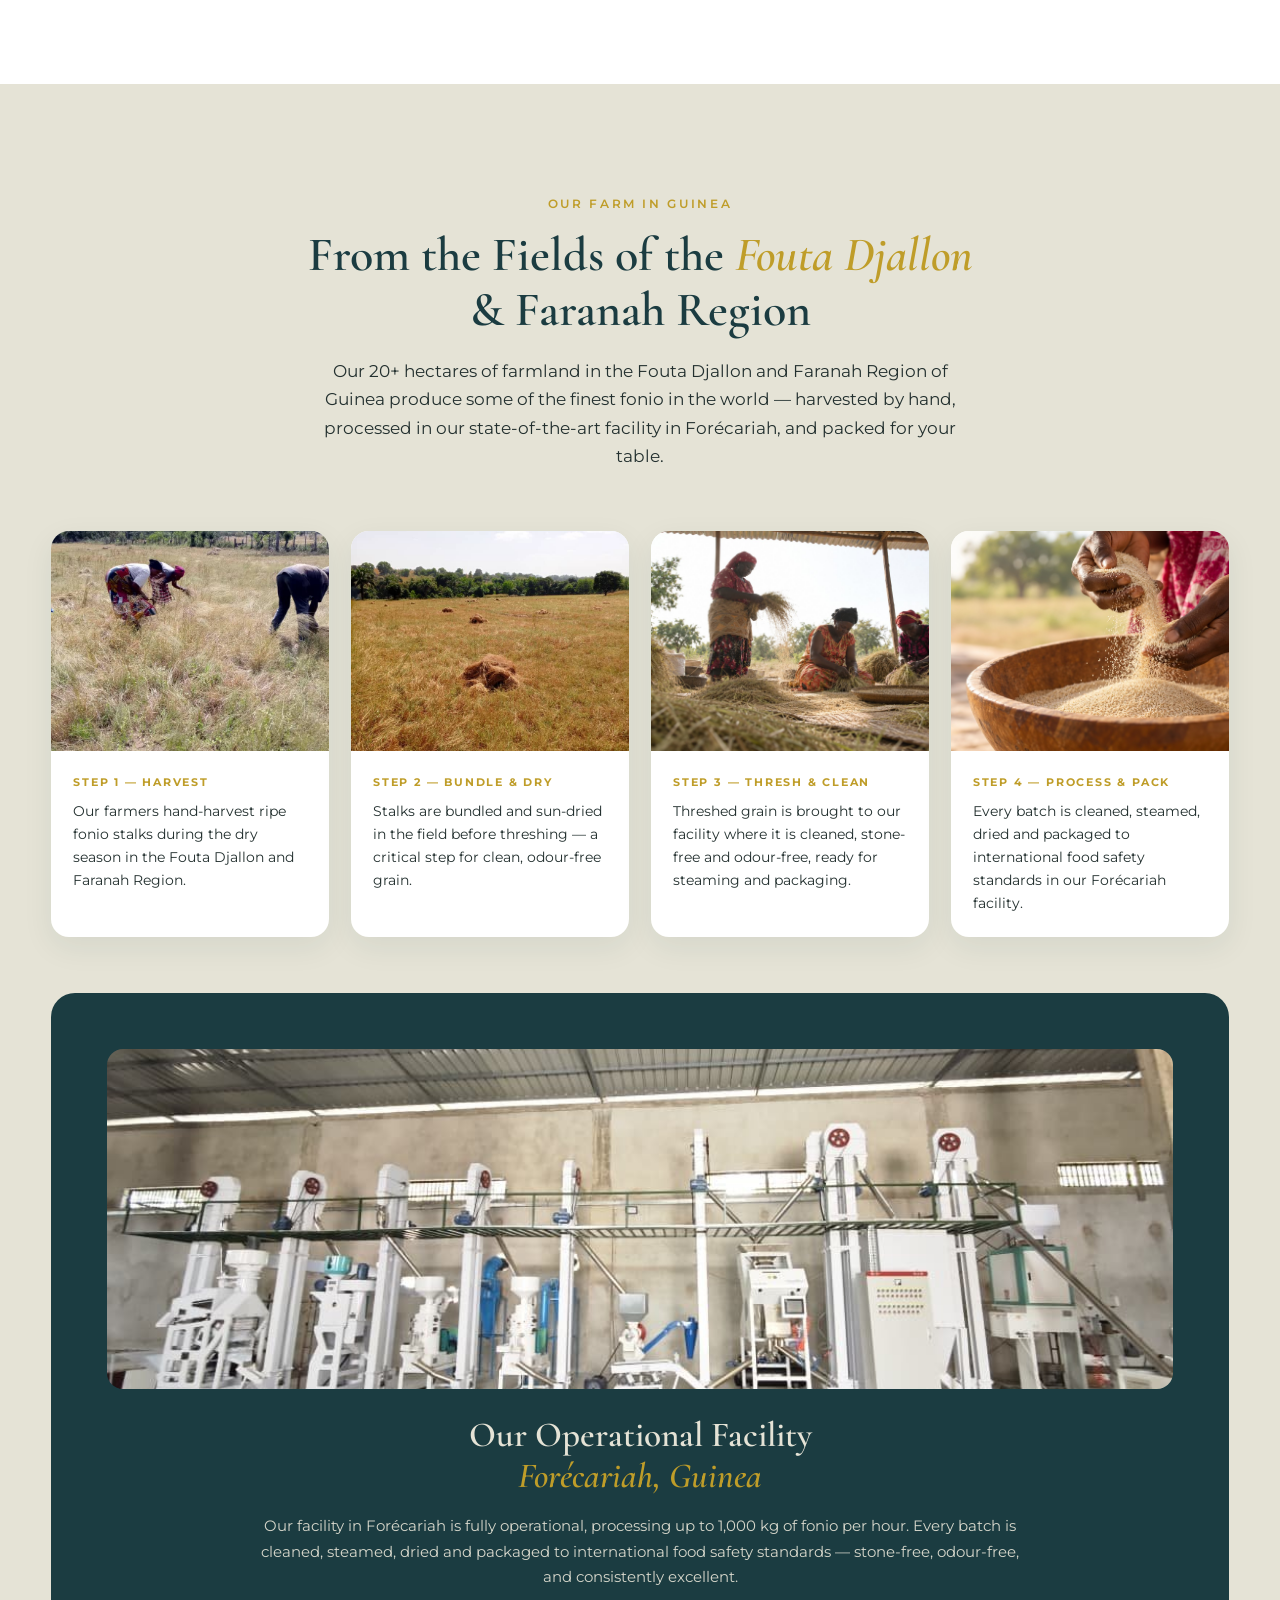
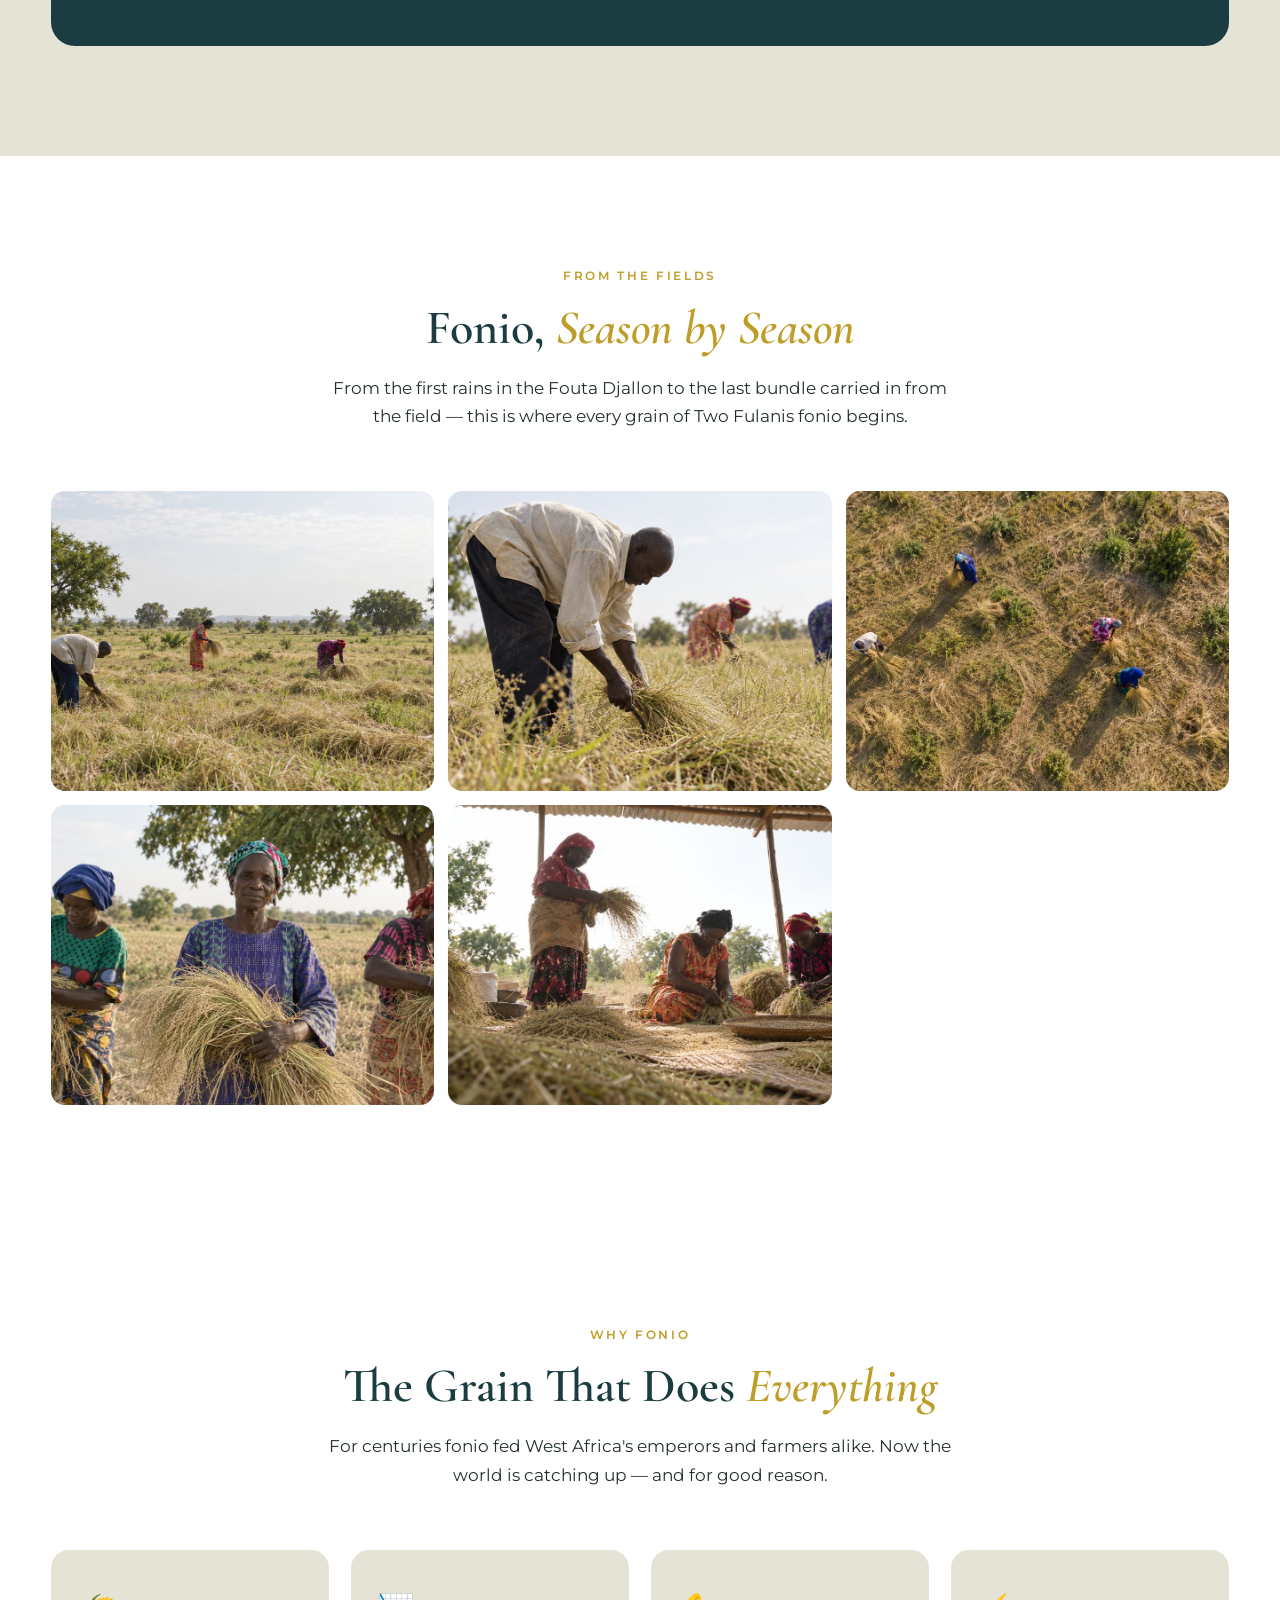
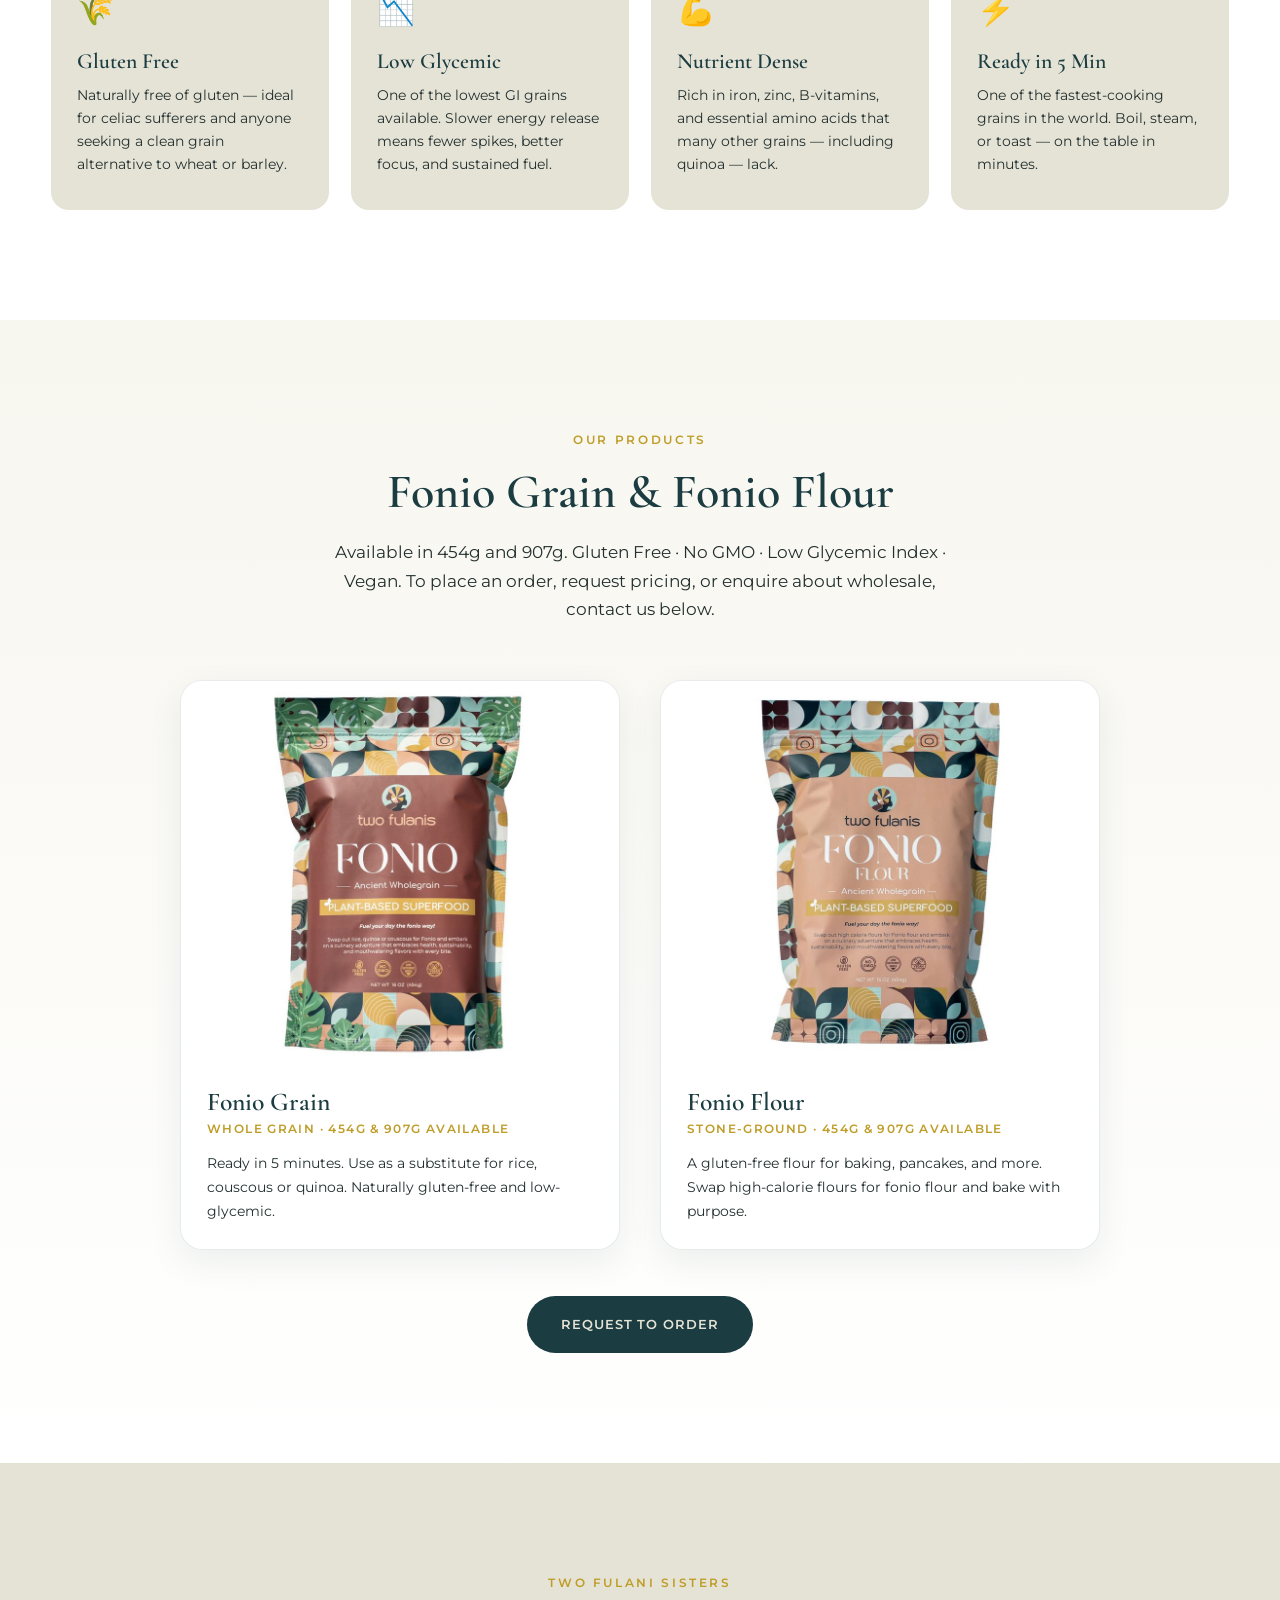
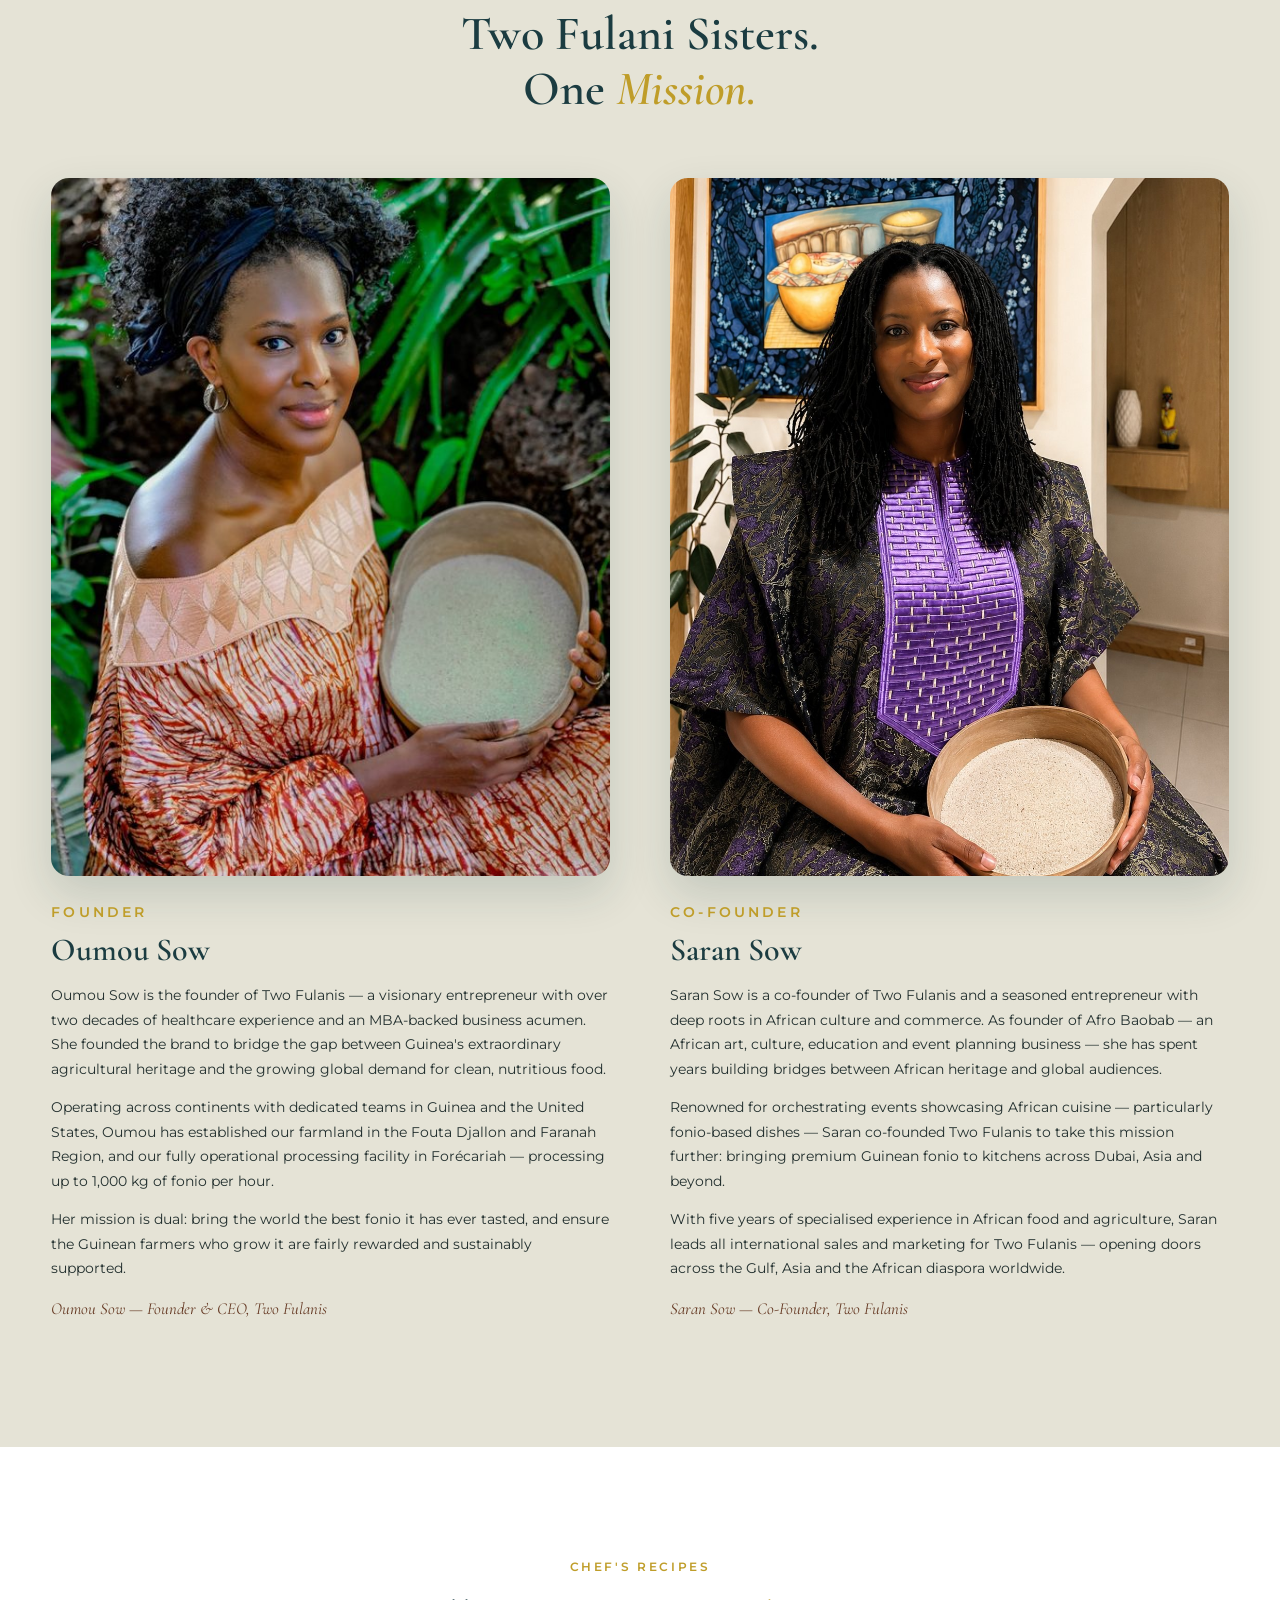
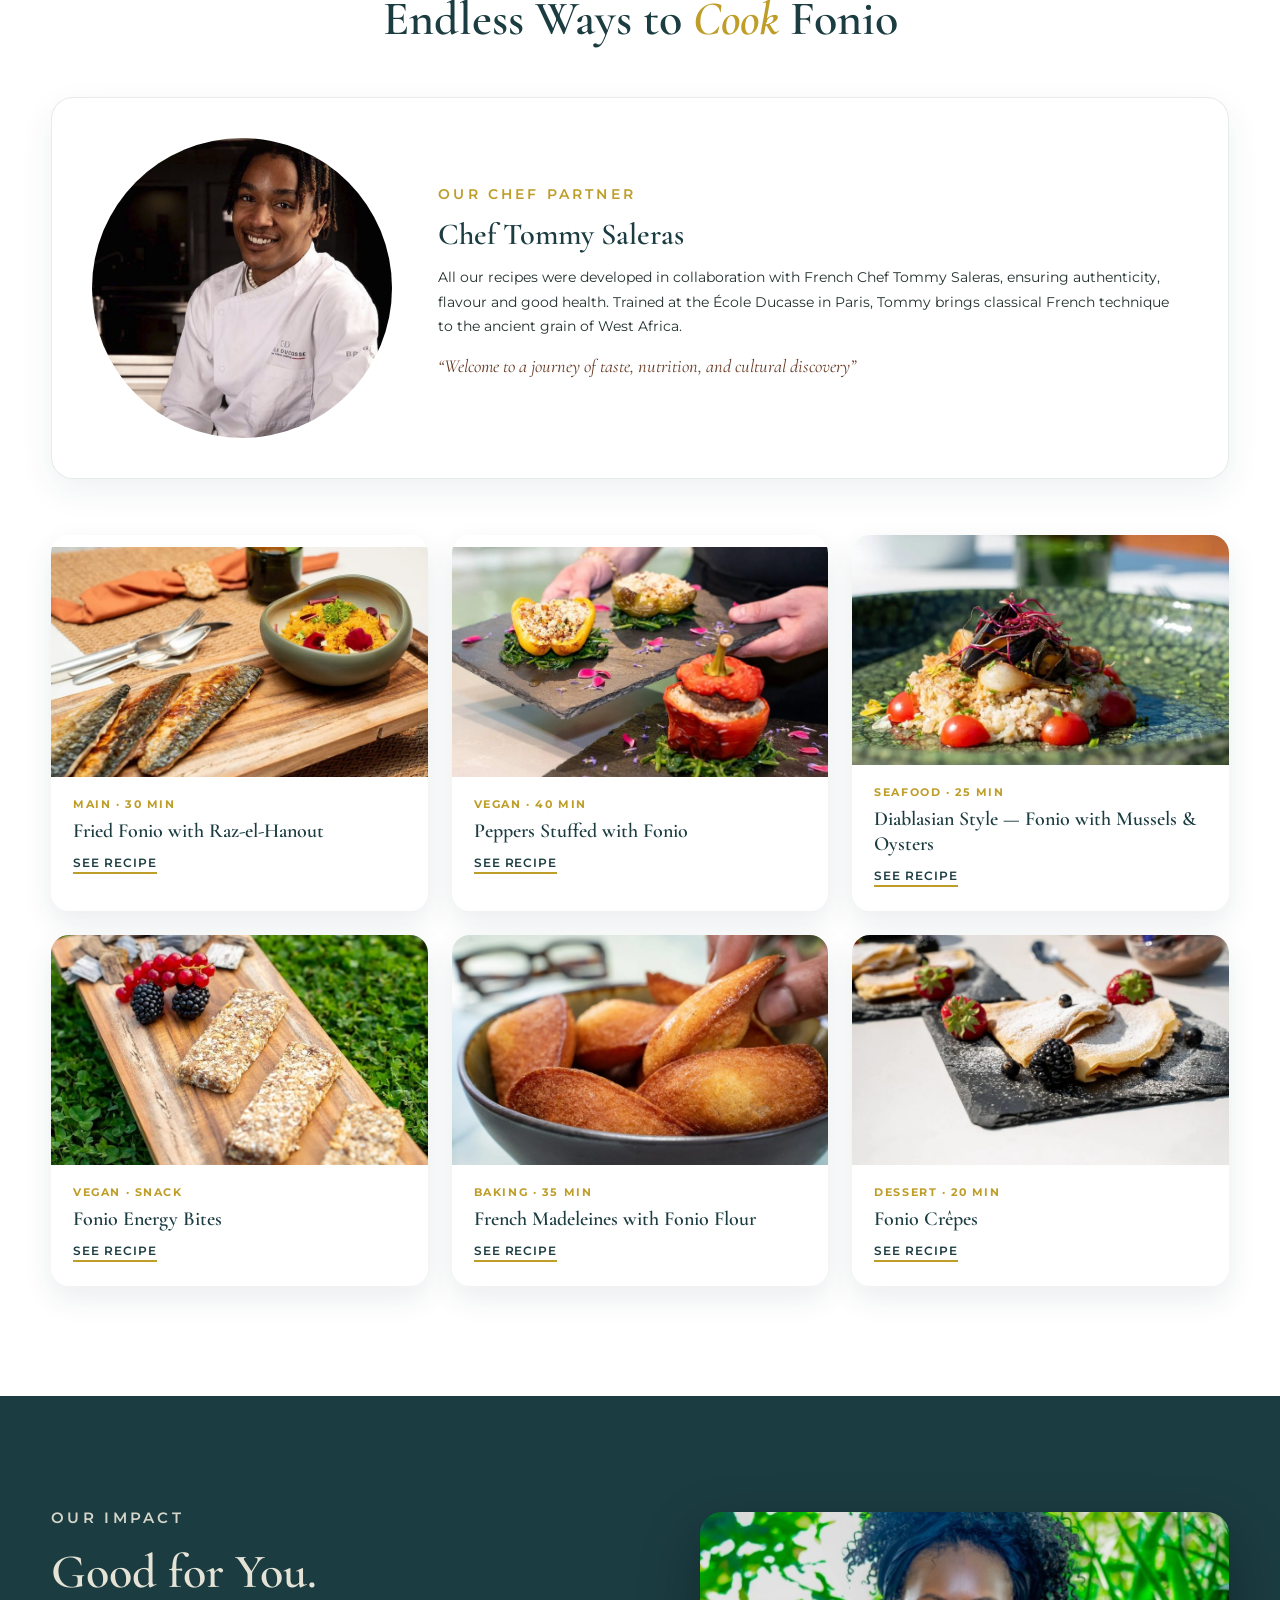
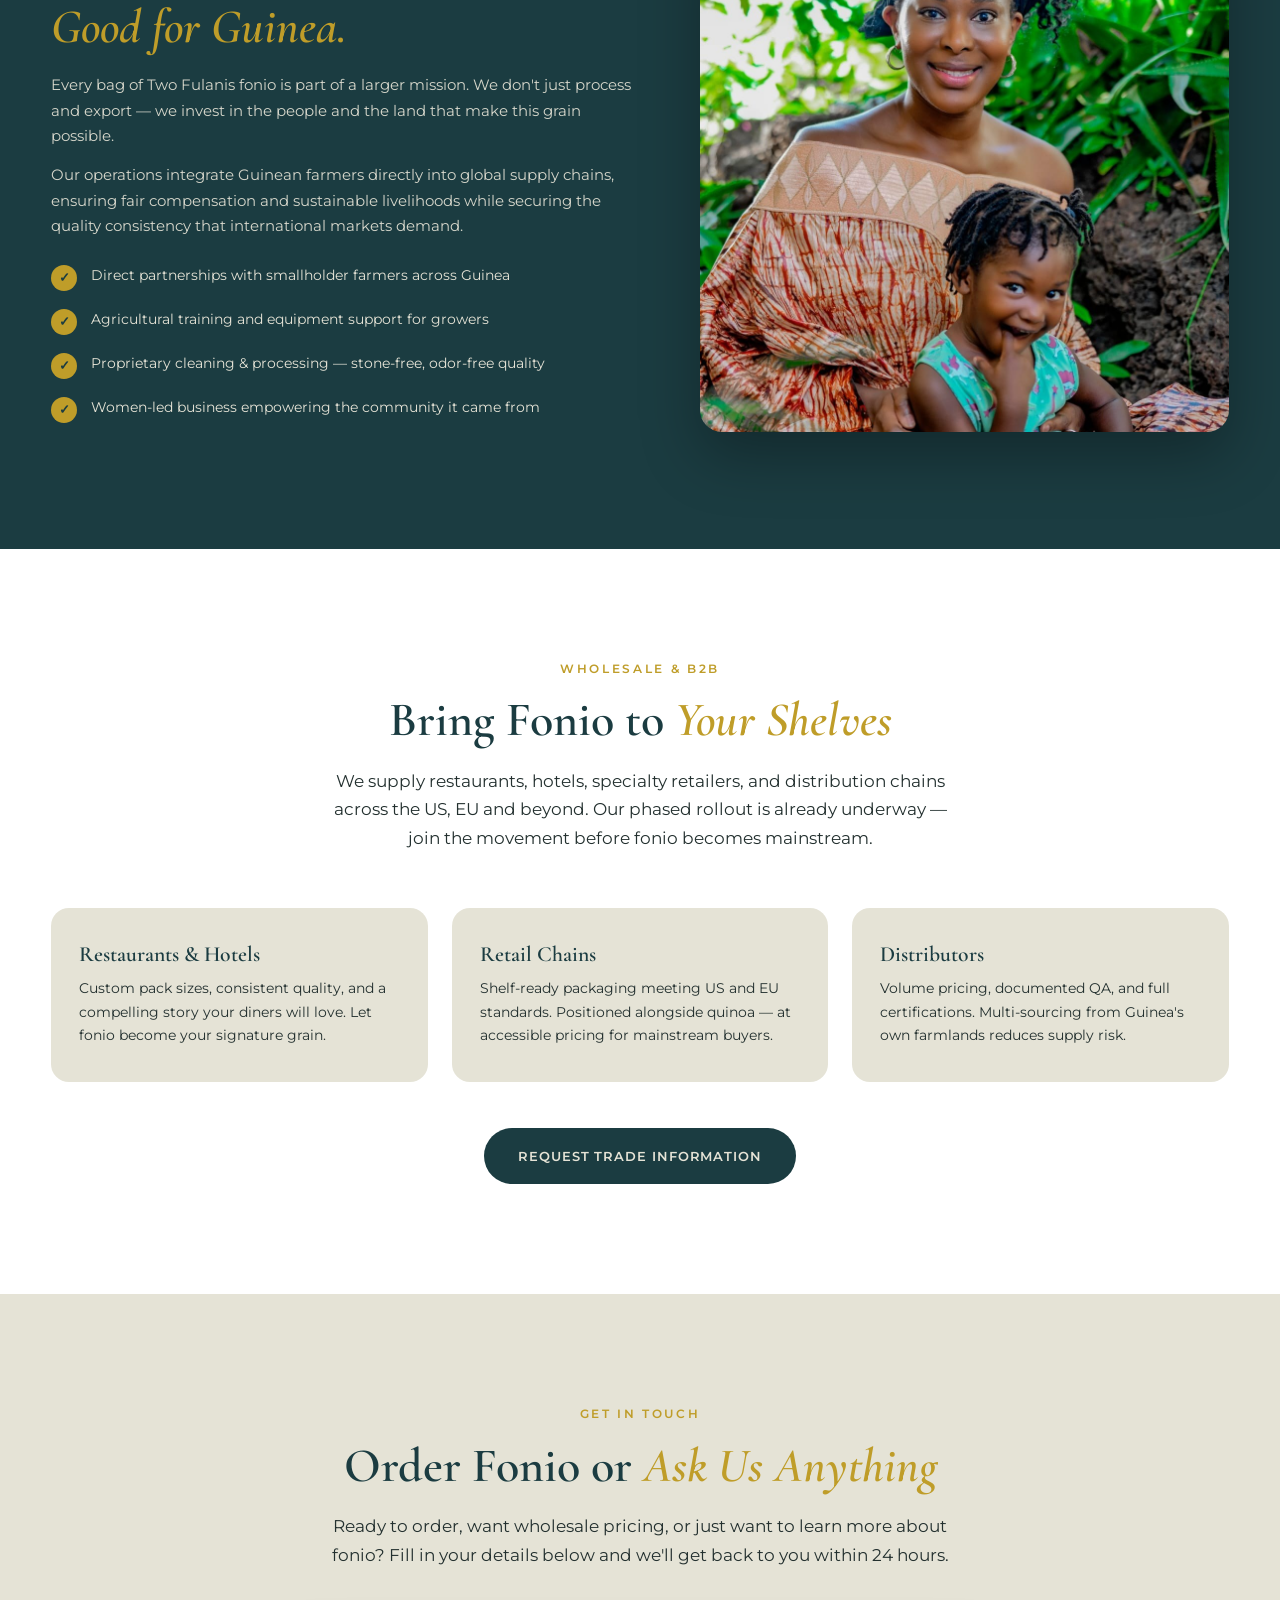
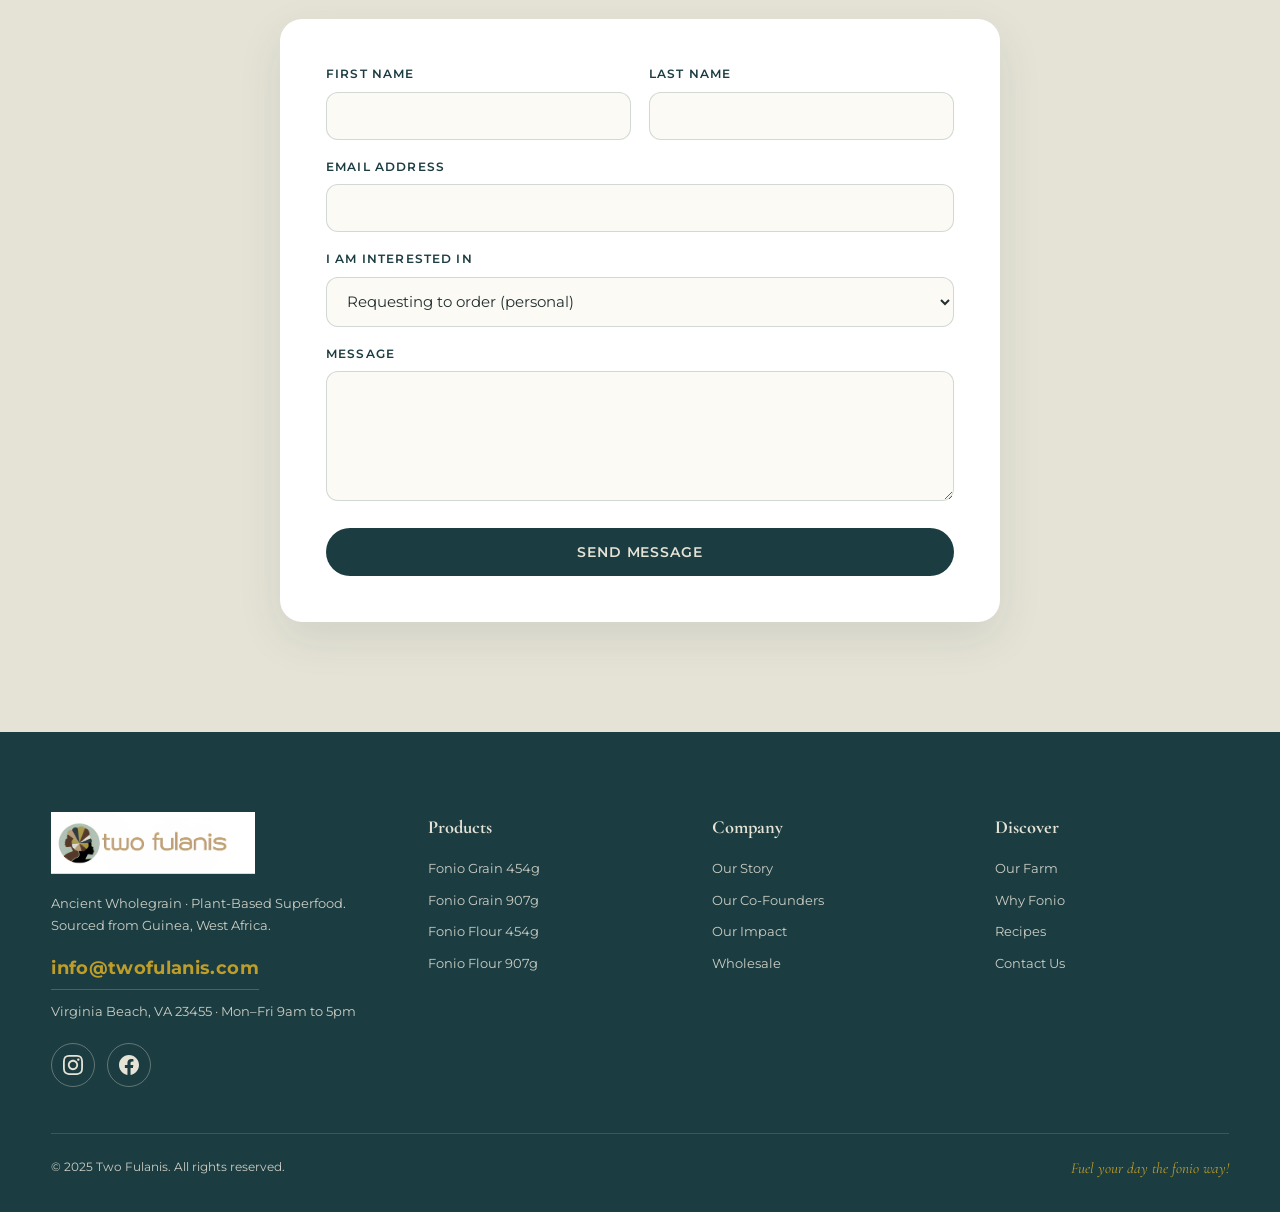
==== commit bf2cc9bf: "Add Instagram and Facebook links to footer Two circular icon buttons under the address in the footer" ====
--- a/index.html
+++ b/index.html
@@ -435,6 +435,14 @@
         <p data-en="Ancient Wholegrain · Plant-Based Superfood. <br>Sourced from Guinea, West Africa." data-fr="Grain Entier Ancien · Superaliment Végétal. <br>Sourcé en Guinée, Afrique de l'Ouest.">Ancient Wholegrain · Plant-Based Superfood. <br>Sourced from Guinea, West Africa.</p>
         <p><a href="mailto:info@twofulanis.com" class="footer-email">info@twofulanis.com</a></p>
         <p data-en="Virginia Beach, VA 23455 · Mon–Fri 9am to 5pm" data-fr="Virginia Beach, VA 23455 · Lun–Ven 9h à 17h">Virginia Beach, VA 23455 · Mon–Fri 9am to 5pm</p>
+        <div class="footer-social">
+          <a href="https://www.instagram.com/two_fulanis" target="_blank" rel="noopener noreferrer" aria-label="Instagram">
+            <svg viewBox="0 0 24 24" aria-hidden="true" focusable="false"><path d="M12 2.163c3.204 0 3.584.012 4.85.07 3.252.148 4.771 1.691 4.919 4.919.058 1.265.069 1.645.069 4.849 0 3.205-.012 3.584-.069 4.849-.149 3.225-1.664 4.771-4.919 4.919-1.266.058-1.644.07-4.85.07-3.204 0-3.584-.012-4.849-.07-3.26-.149-4.771-1.699-4.919-4.92-.058-1.265-.07-1.644-.07-4.849 0-3.204.013-3.583.07-4.849.149-3.227 1.664-4.771 4.919-4.919 1.266-.057 1.645-.069 4.849-.069zm0-2.163c-3.259 0-3.667.014-4.947.072-4.358.2-6.78 2.618-6.98 6.98-.059 1.281-.073 1.689-.073 4.948 0 3.259.014 3.668.072 4.948.2 4.358 2.618 6.78 6.98 6.98 1.281.058 1.689.072 4.948.072 3.259 0 3.668-.014 4.948-.072 4.351-.2 6.78-2.618 6.98-6.98.059-1.28.073-1.689.073-4.948 0-3.259-.014-3.667-.072-4.947-.196-4.354-2.617-6.78-6.979-6.98-1.281-.059-1.69-.073-4.949-.073zm0 5.838c-3.403 0-6.162 2.759-6.162 6.162s2.759 6.163 6.162 6.163 6.162-2.759 6.162-6.163c0-3.403-2.759-6.162-6.162-6.162zm0 10.162c-2.209 0-4-1.79-4-4 0-2.209 1.791-4 4-4s4 1.791 4 4c0 2.21-1.791 4-4 4zm6.406-11.845c-.796 0-1.441.645-1.441 1.44s.645 1.44 1.441 1.44c.795 0 1.439-.645 1.439-1.44s-.644-1.44-1.439-1.44z"/></svg>
+          </a>
+          <a href="https://www.facebook.com/410612178807908" target="_blank" rel="noopener noreferrer" aria-label="Facebook">
+            <svg viewBox="0 0 24 24" aria-hidden="true" focusable="false"><path d="M24 12.073c0-6.627-5.373-12-12-12s-12 5.373-12 12c0 5.99 4.388 10.954 10.125 11.854v-8.385H7.078v-3.47h3.047V9.43c0-3.007 1.792-4.669 4.533-4.669 1.312 0 2.686.235 2.686.235v2.953H15.83c-1.491 0-1.956.925-1.956 1.874v2.25h3.328l-.532 3.47h-2.796v8.385C19.612 23.027 24 18.062 24 12.073z"/></svg>
+          </a>
+        </div>
       </div>
       <div>
         <h4 data-en="Products" data-fr="Produits">Products</h4>
--- a/style.css
+++ b/style.css
@@ -221,6 +221,11 @@
 .footer a:hover{color:var(--gold);}
 .footer-email{display:inline-block;font-size:1.1rem;font-weight:700;color:var(--gold);letter-spacing:.02em;padding:6px 0;border-bottom:1.5px solid rgba(191,157,41,.4);transition:.2s;}
 .footer-email:hover{color:var(--cream);border-bottom-color:var(--cream);}
+.footer-social{display:flex;gap:12px;margin-top:20px;}
+.footer-social a{display:flex;align-items:center;justify-content:center;width:44px;height:44px;border-radius:50%;border:1.5px solid rgba(229,227,214,.35);color:var(--cream);transition:.2s;}
+.footer-social a:hover{background:var(--gold);border-color:var(--gold);color:var(--teal);}
+.footer-social a:focus-visible{outline:2px solid var(--gold);outline-offset:3px;}
+.footer-social svg{width:20px;height:20px;fill:currentColor;}
 .footer h4{font-family:var(--display);color:var(--cream);font-size:1.15rem;margin-bottom:14px;}
 .footer ul{list-style:none;}
 .footer ul li{margin-bottom:9px;font-size:.84rem;}
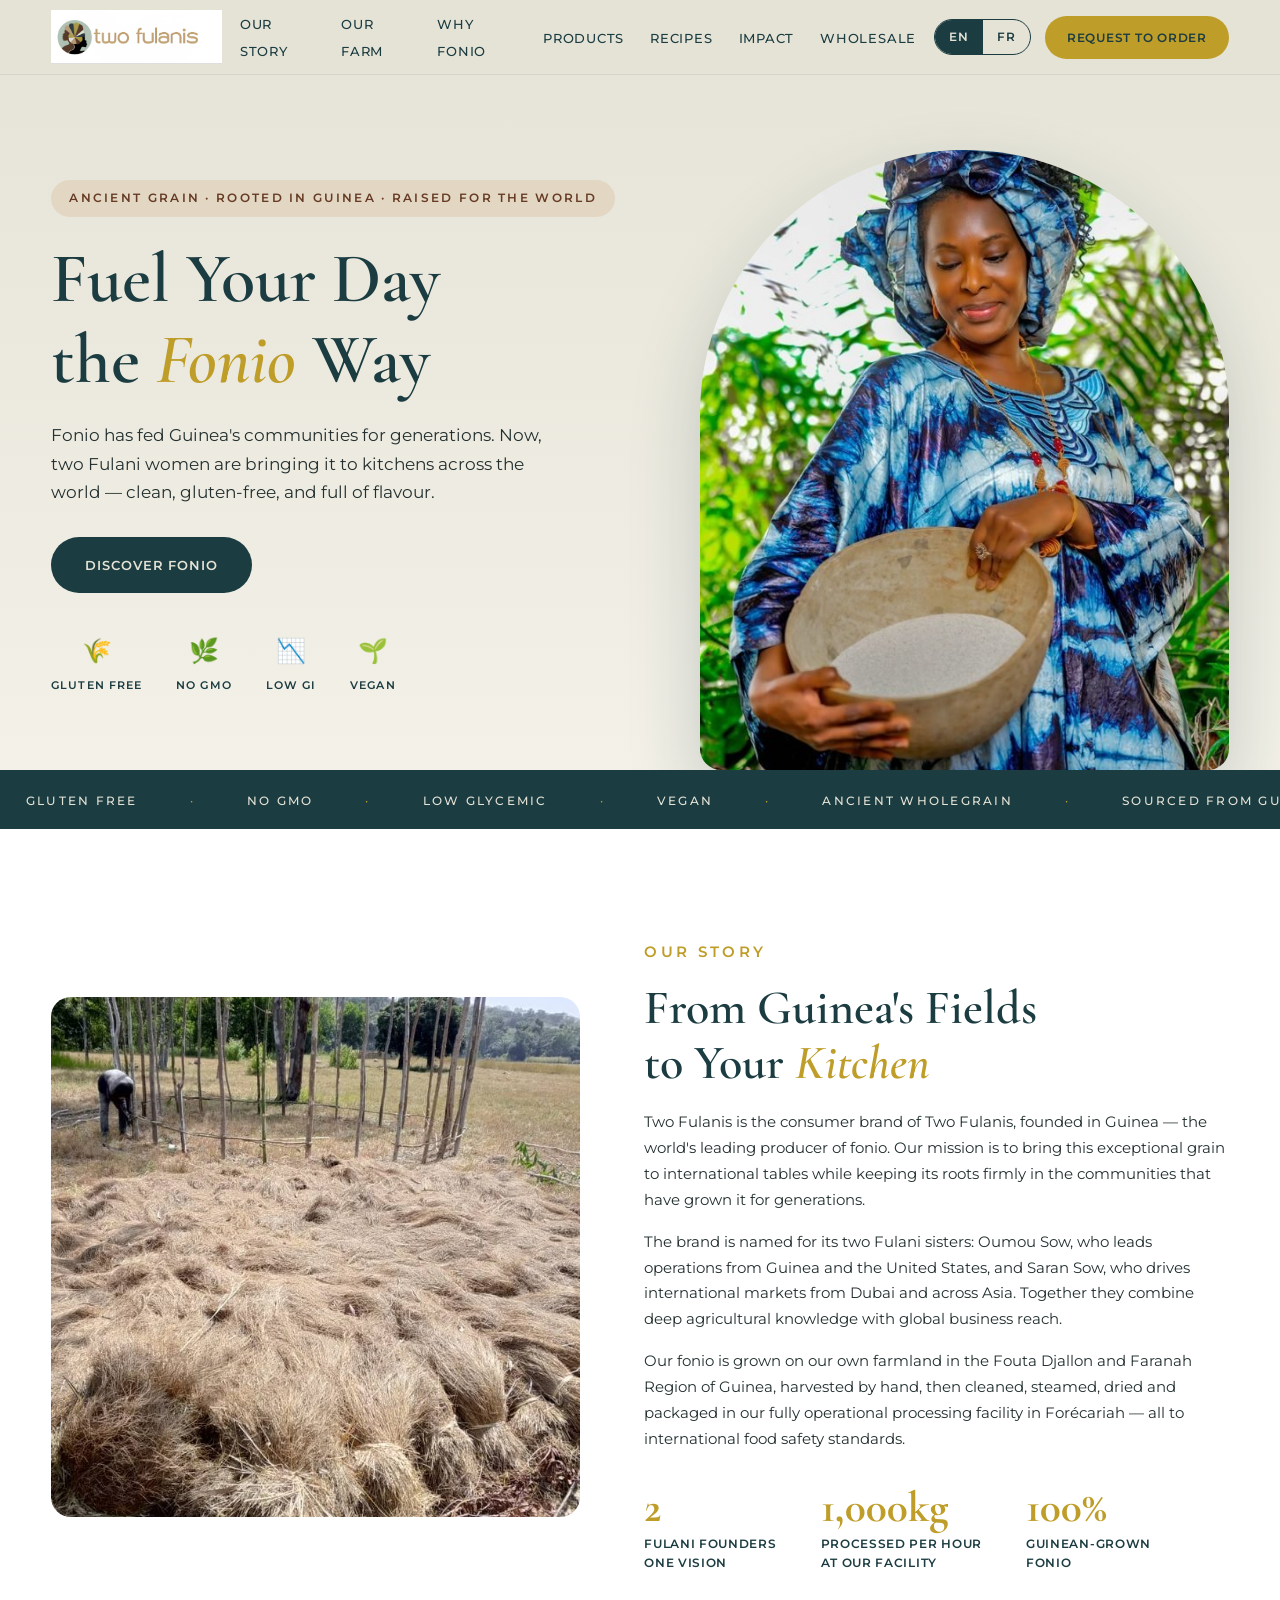
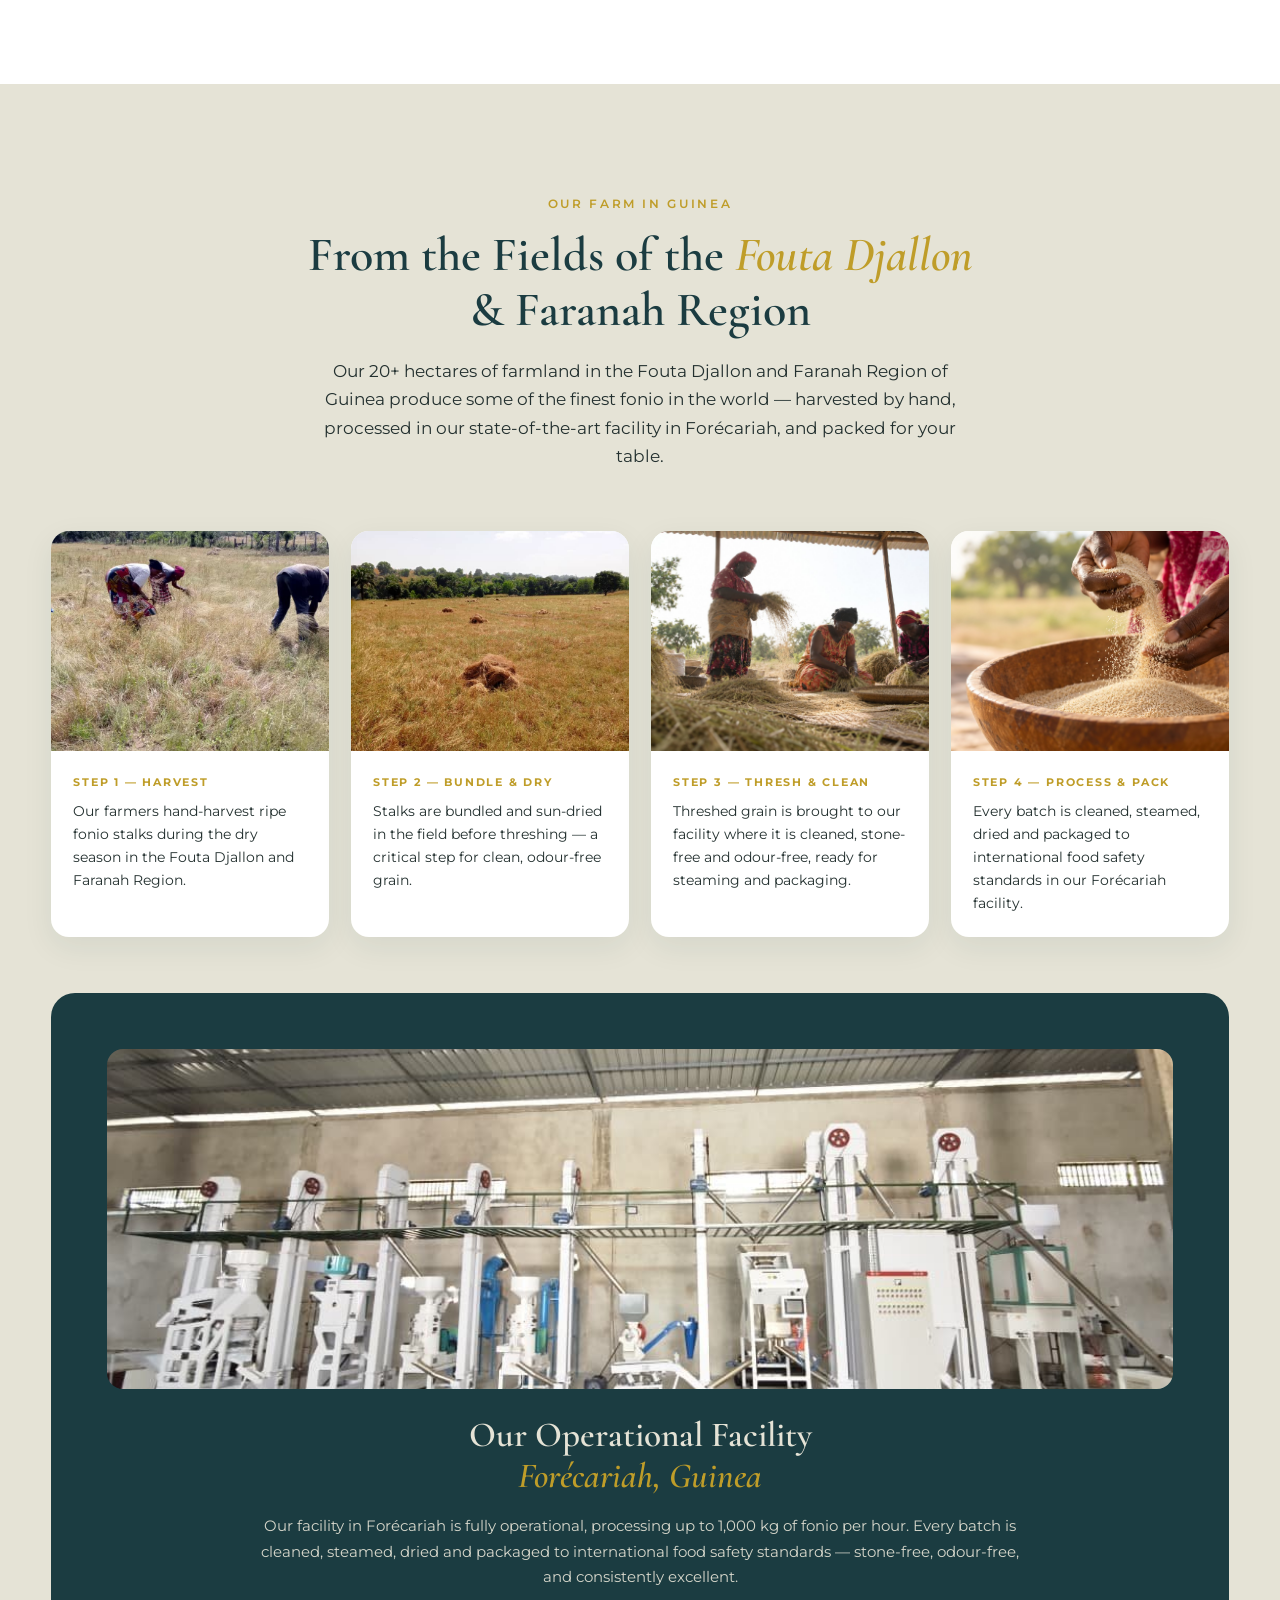
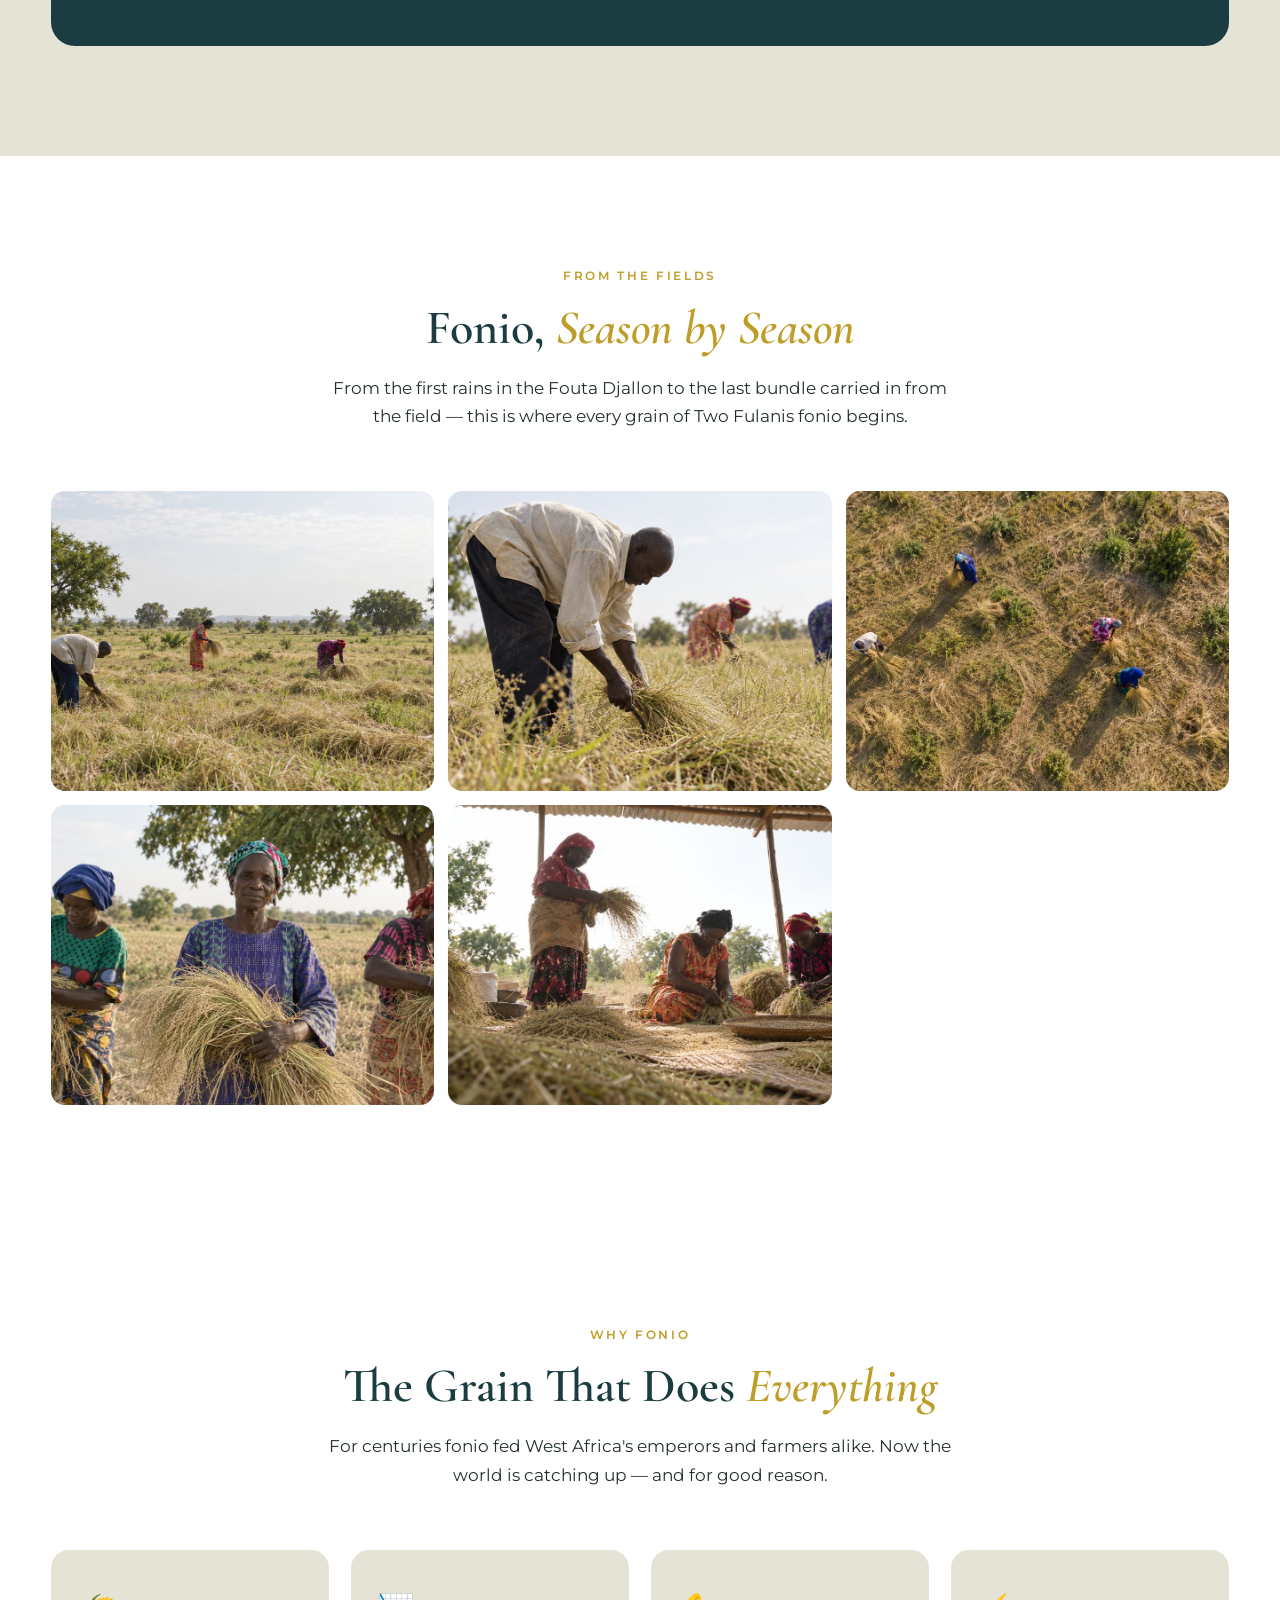
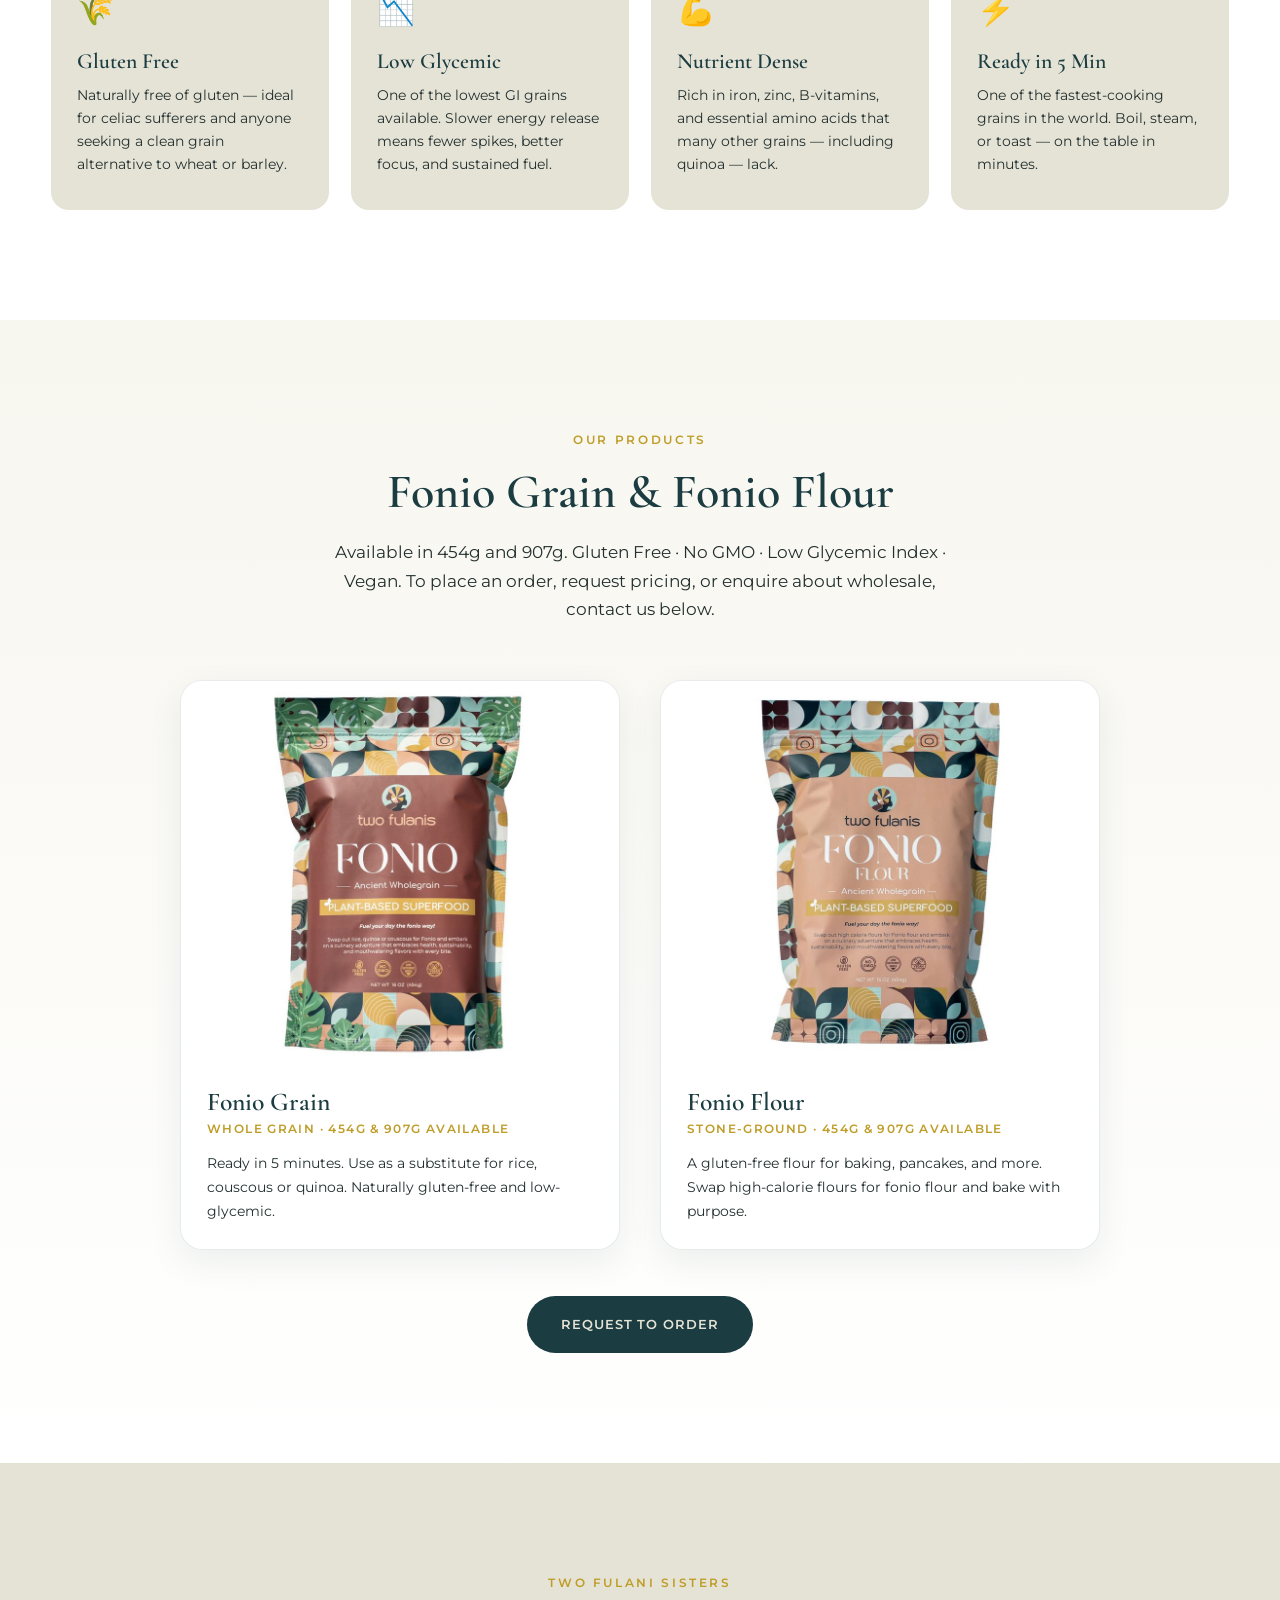
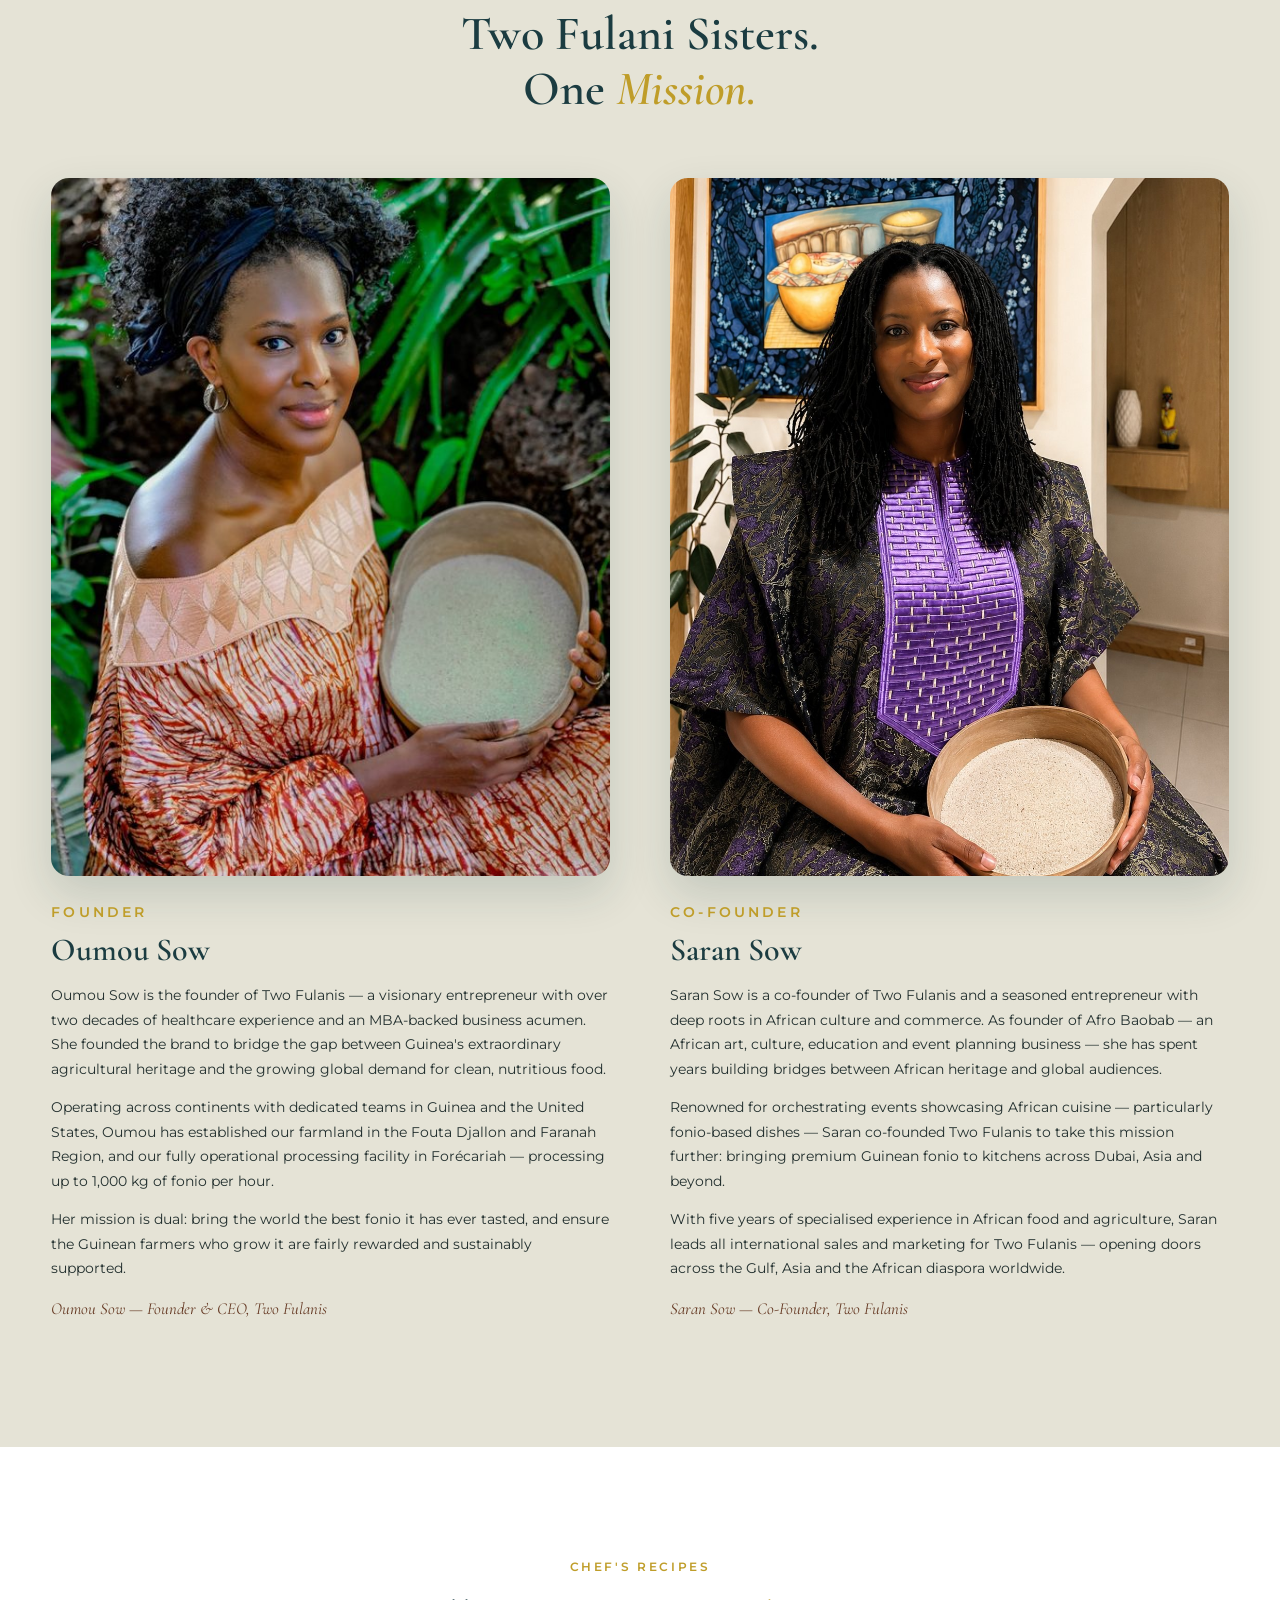
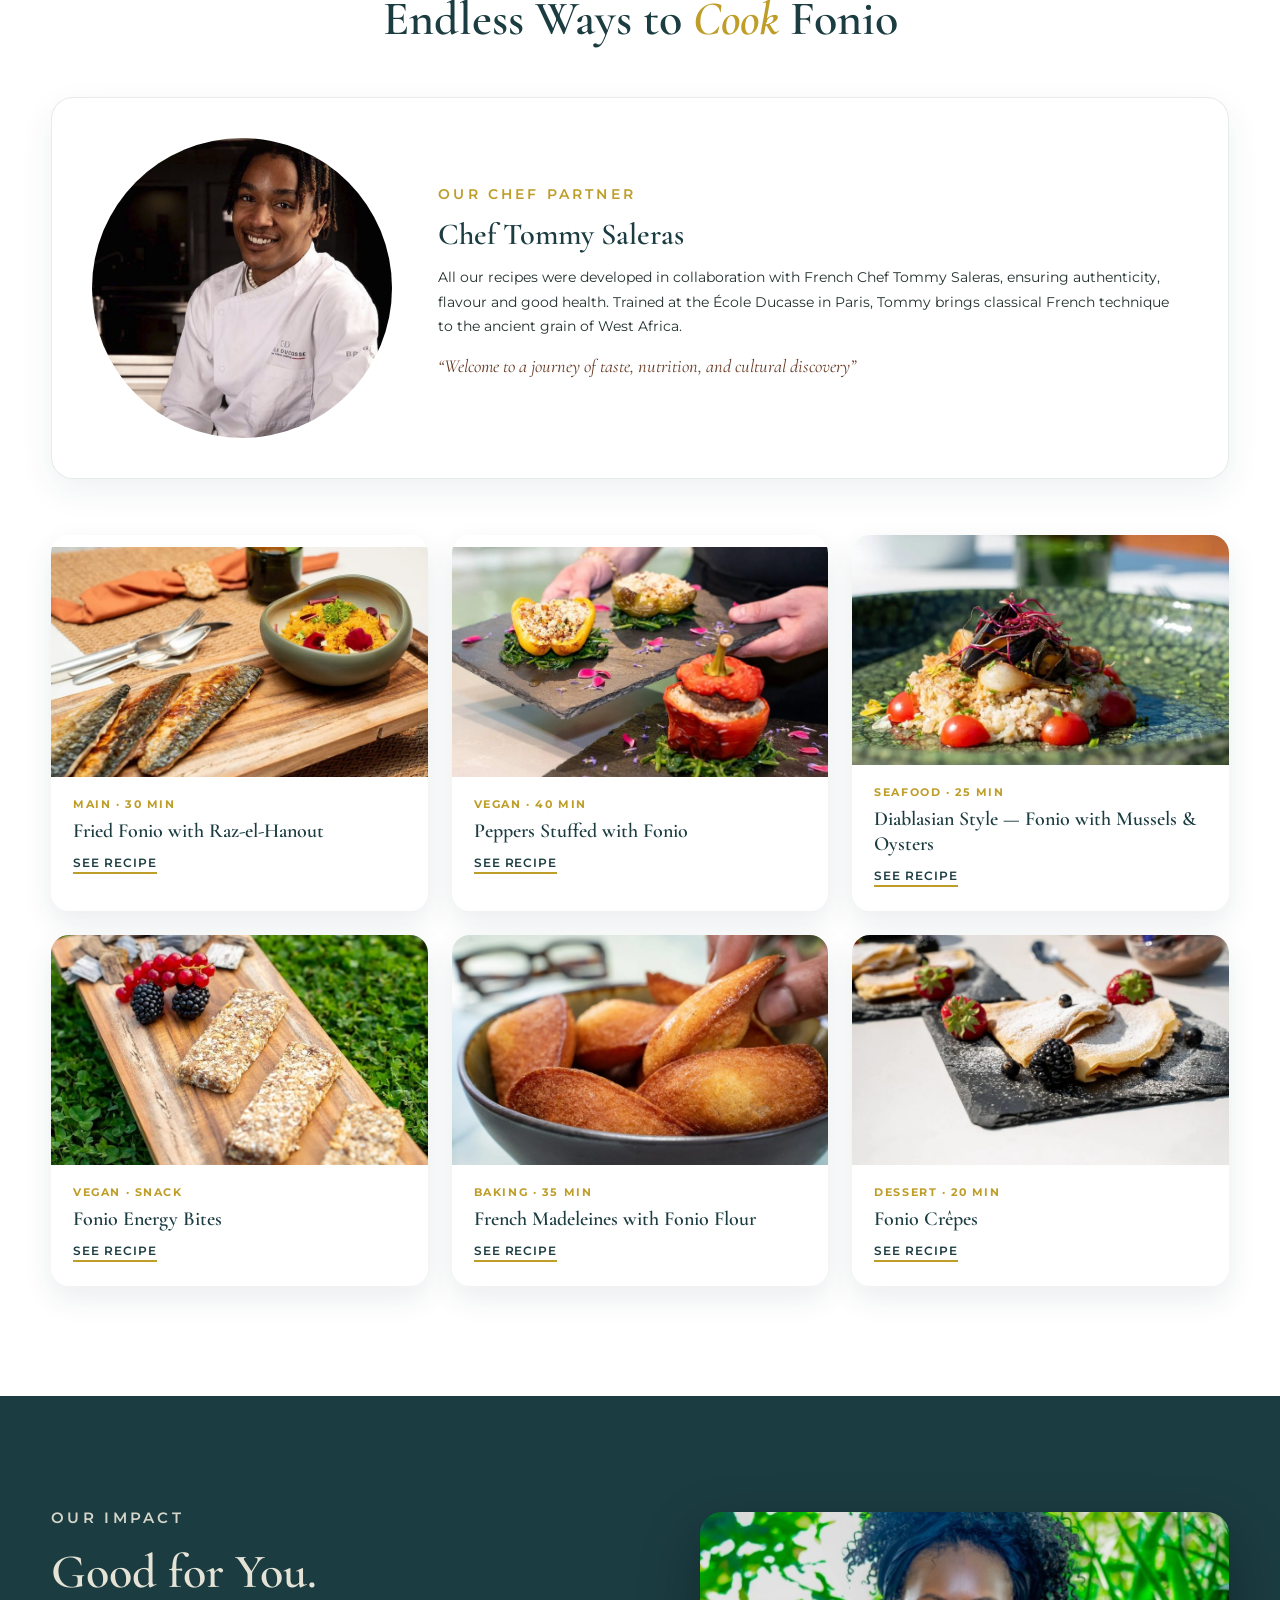
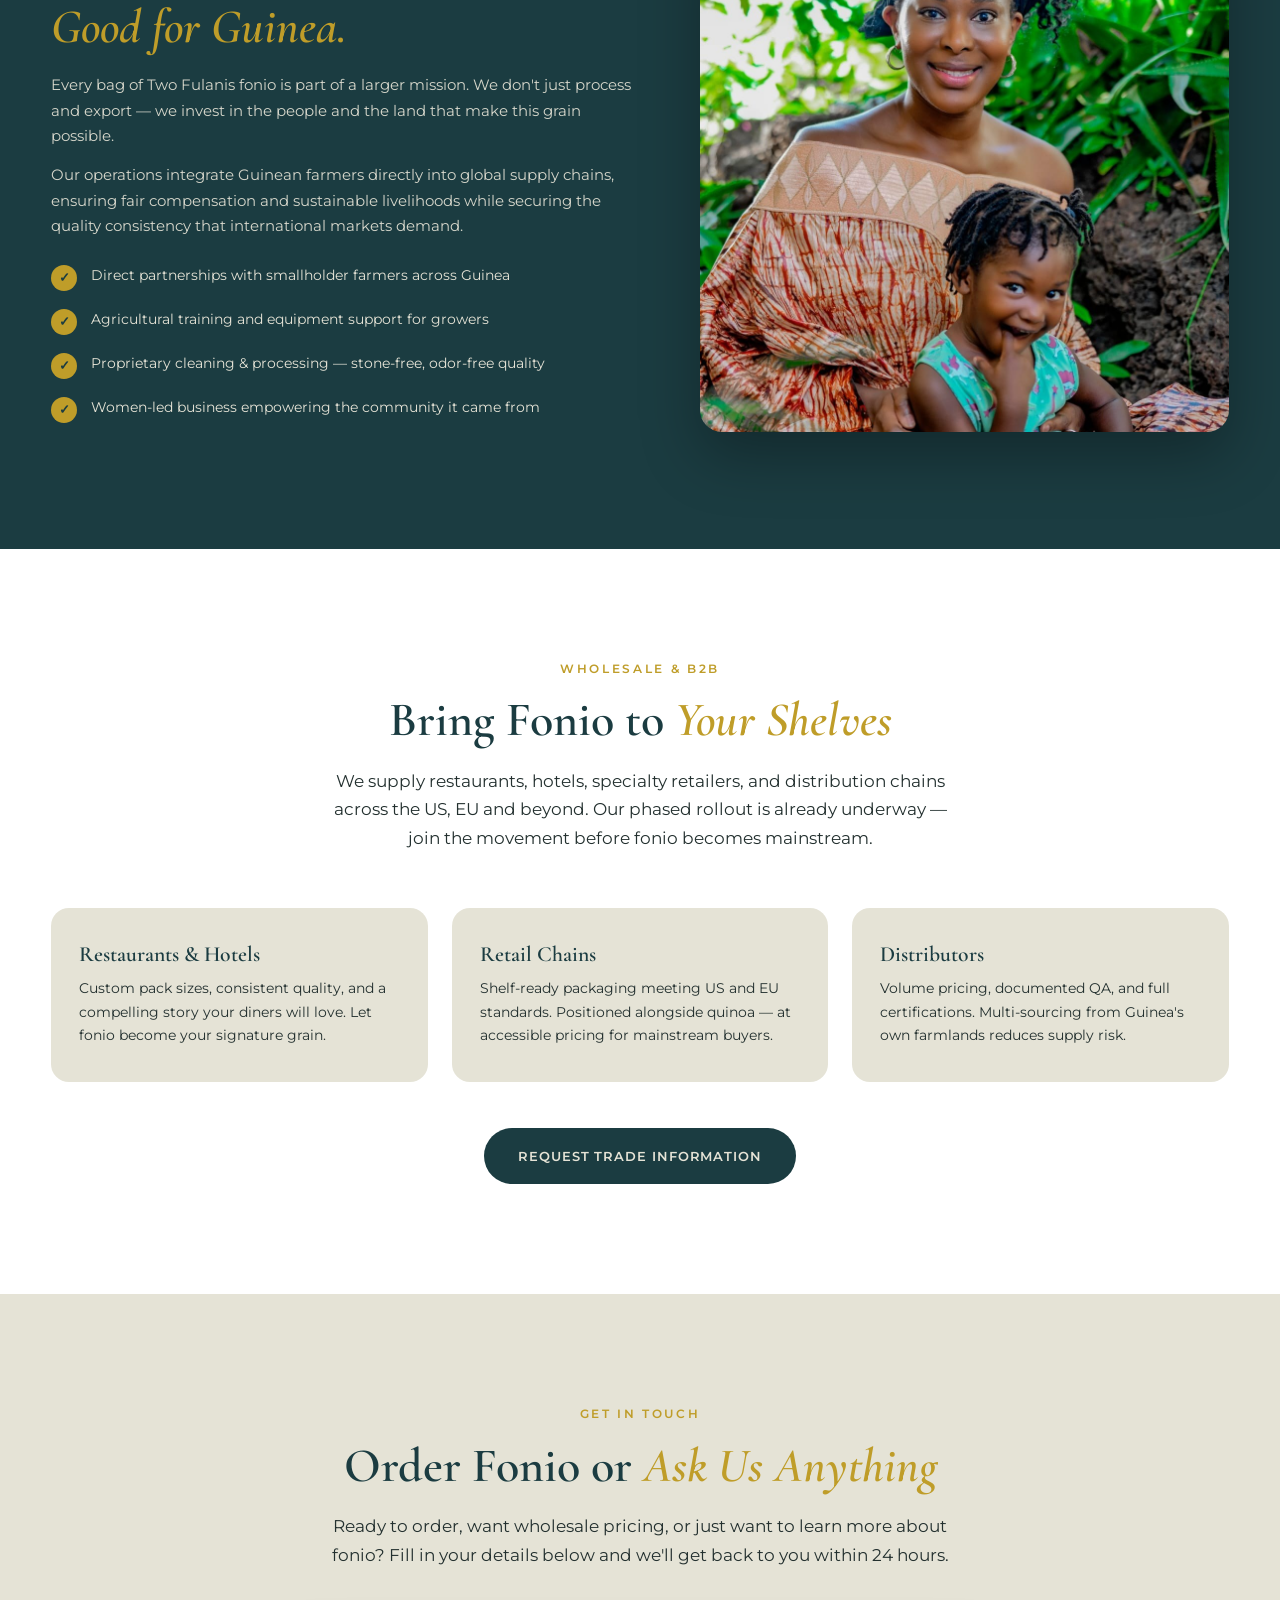
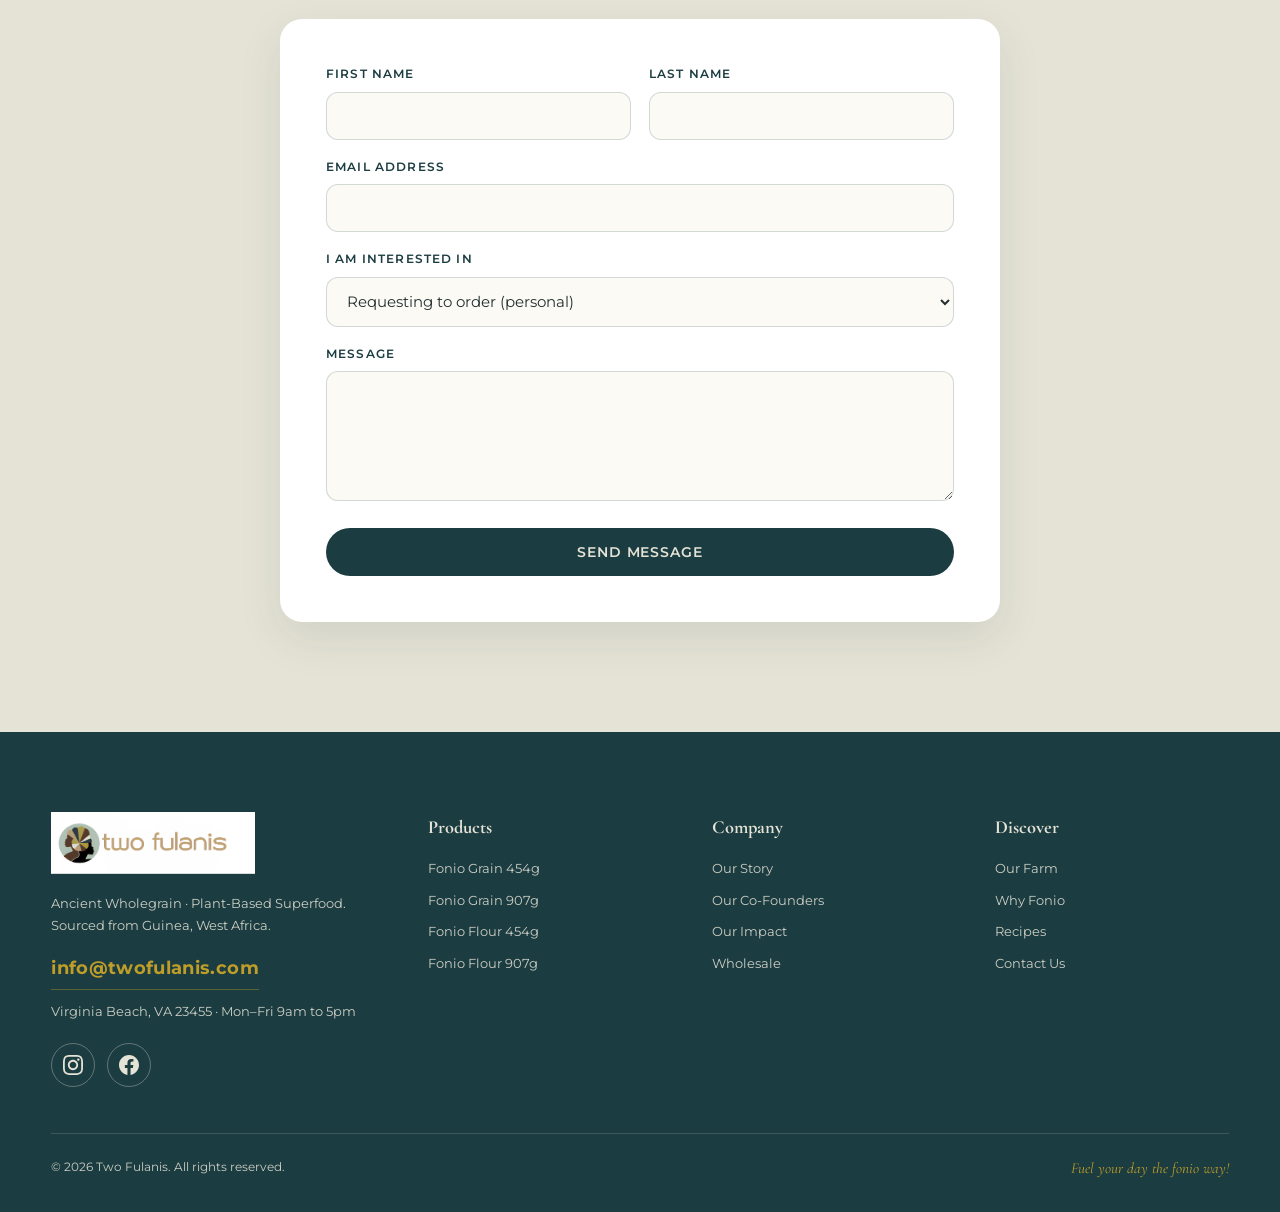
==== commit cef680b3: "Update footer copyright year to 2026 Changed in the visible text and in both data-en / data-fr attri" ====
--- a/index.html
+++ b/index.html
@@ -473,7 +473,7 @@
       </div>
     </div>
     <div class="footer-bottom">
-      <span data-en="© 2025 Two Fulanis. All rights reserved." data-fr="© 2025 Two Fulanis. Tous droits réservés.">© 2025 Two Fulanis. All rights reserved.</span>
+      <span data-en="© 2026 Two Fulanis. All rights reserved." data-fr="© 2026 Two Fulanis. Tous droits réservés.">© 2026 Two Fulanis. All rights reserved.</span>
       <span class="tag" data-en="Fuel your day the fonio way!" data-fr="Énergisez votre journée à la façon fonio !">Fuel your day the fonio way!</span>
     </div>
   </div>
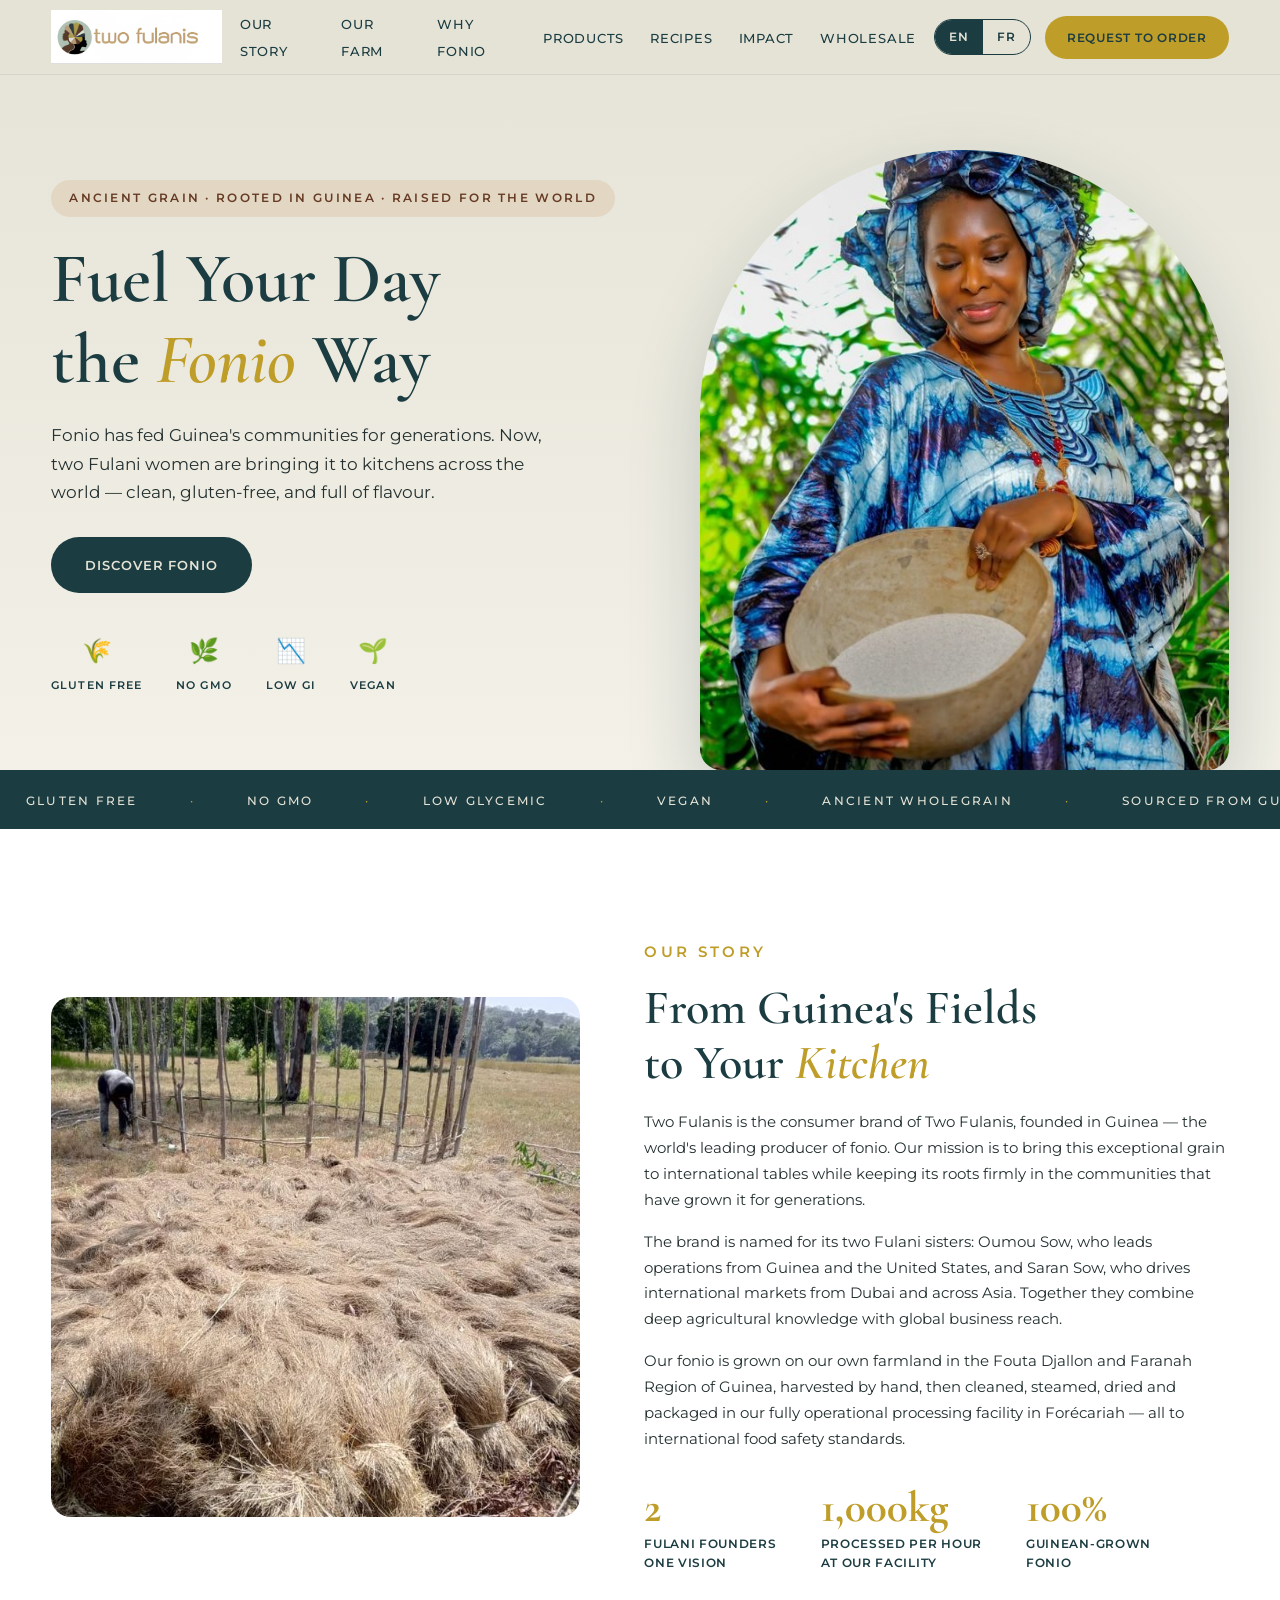
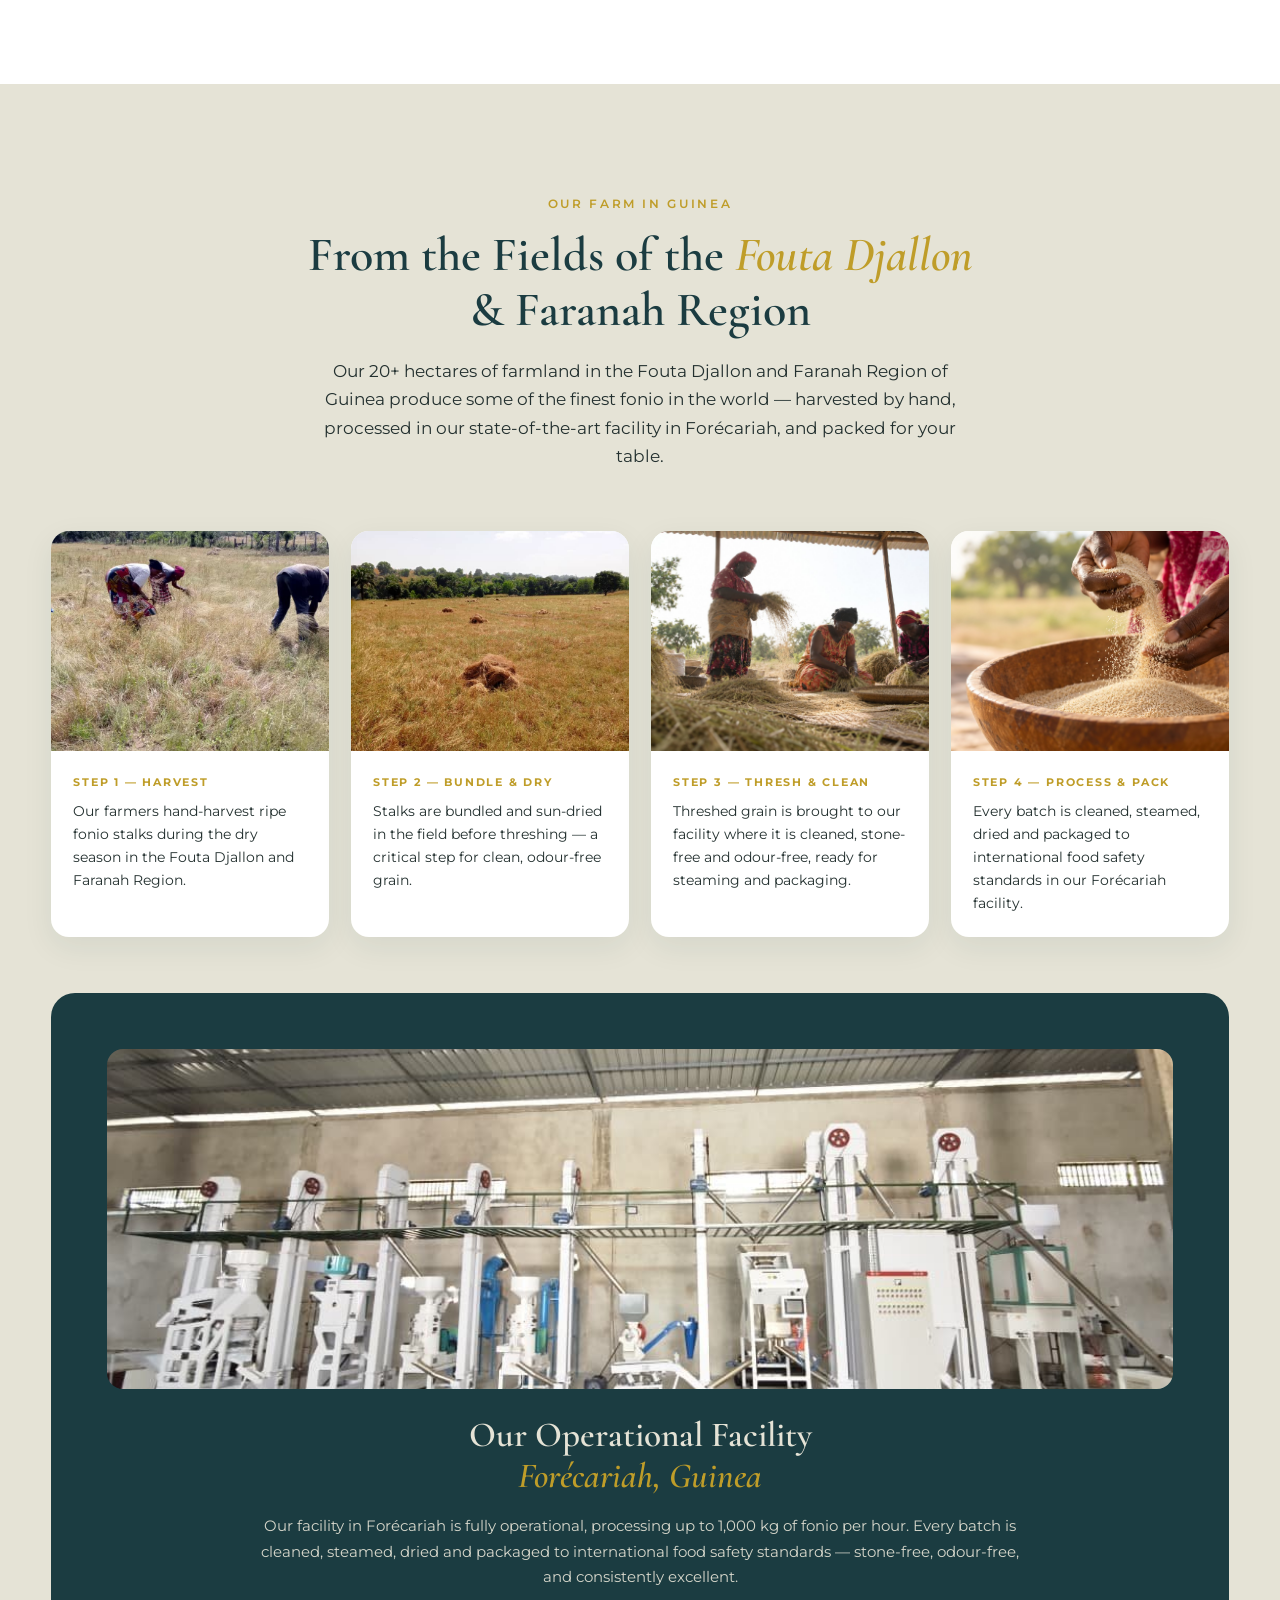
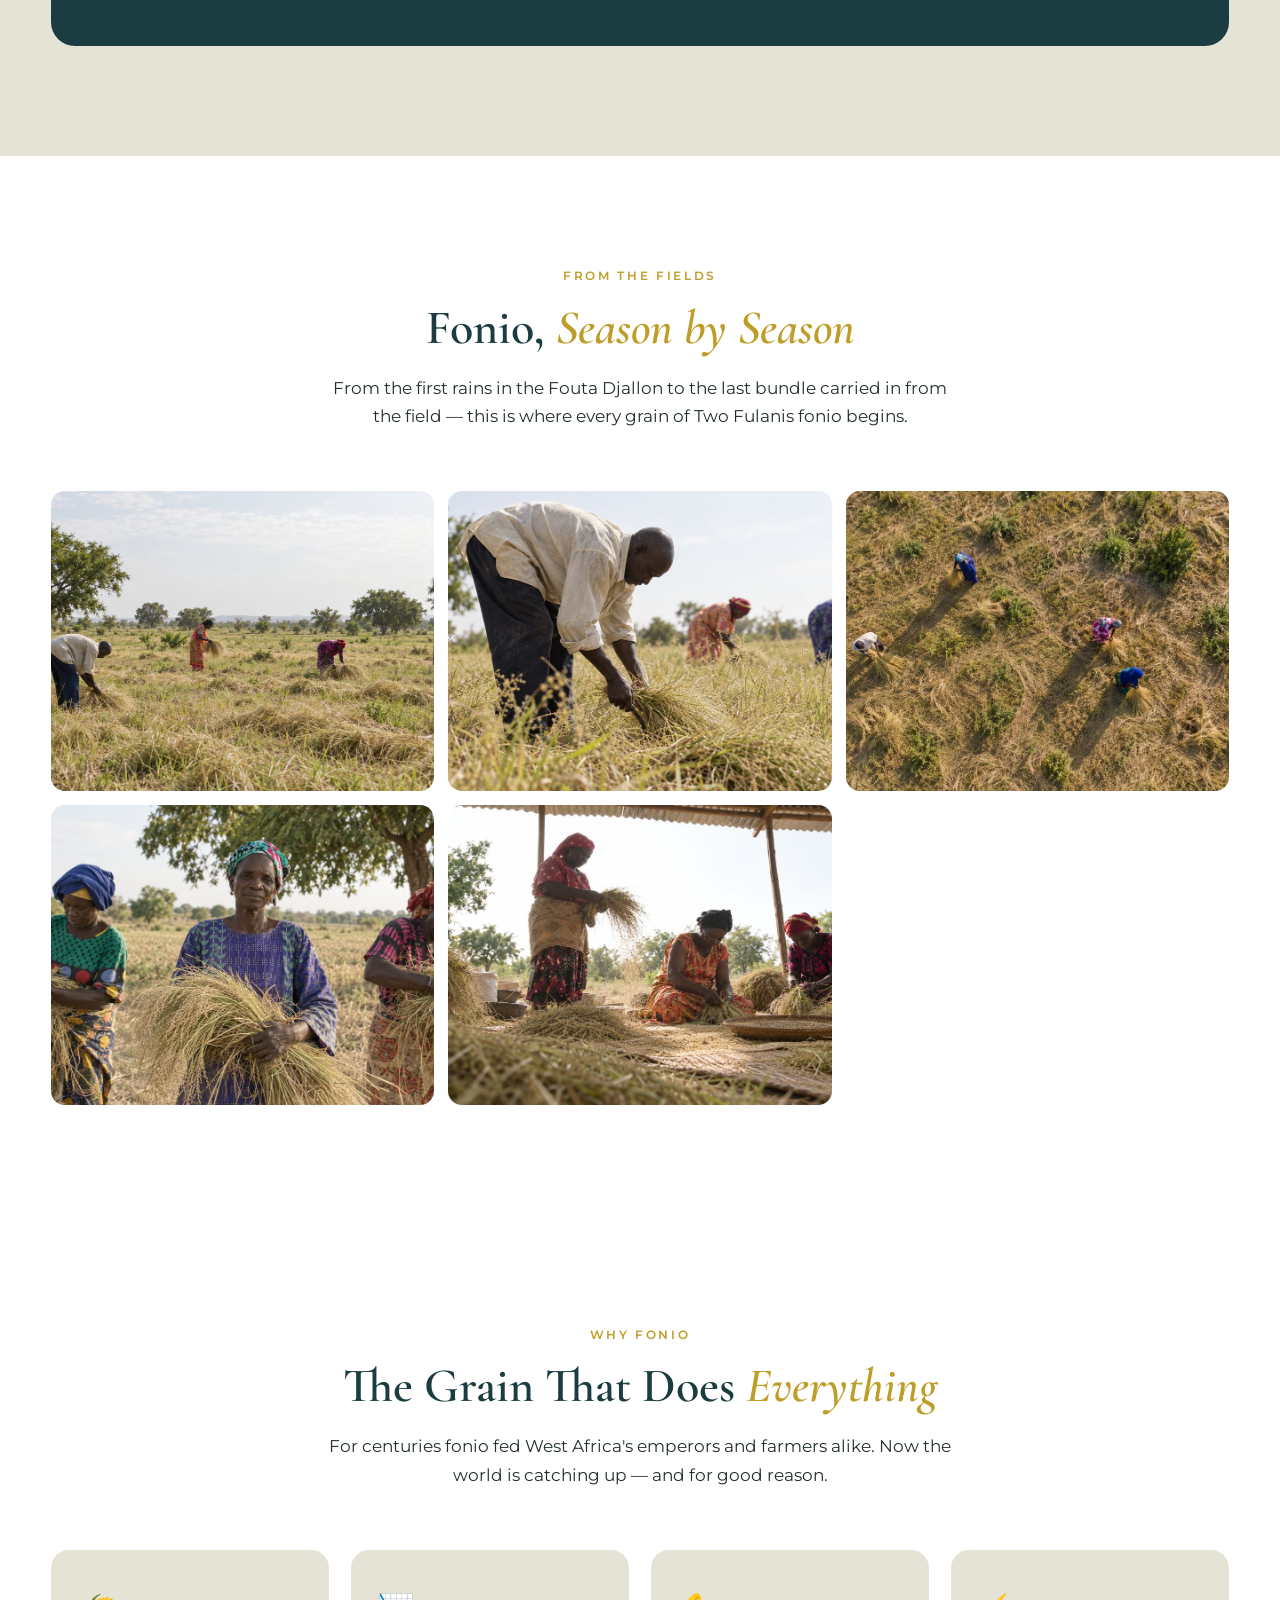
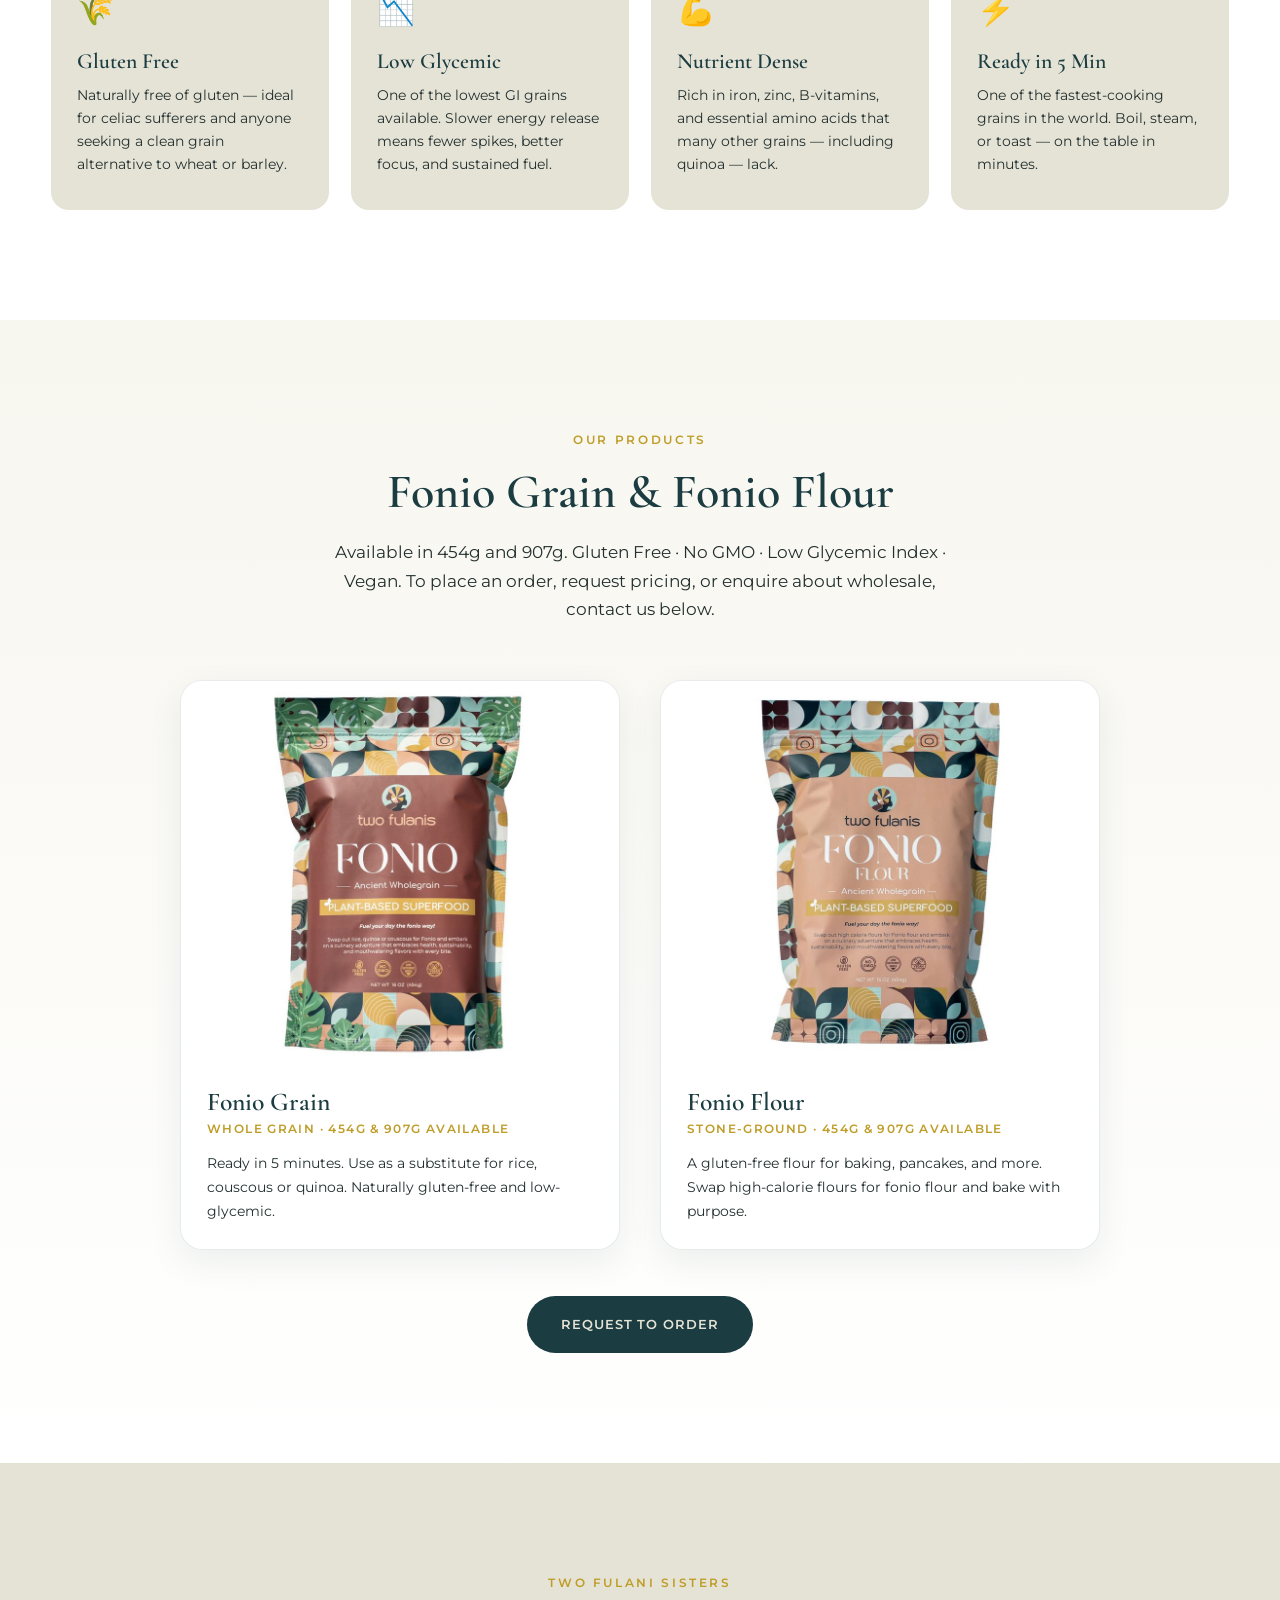
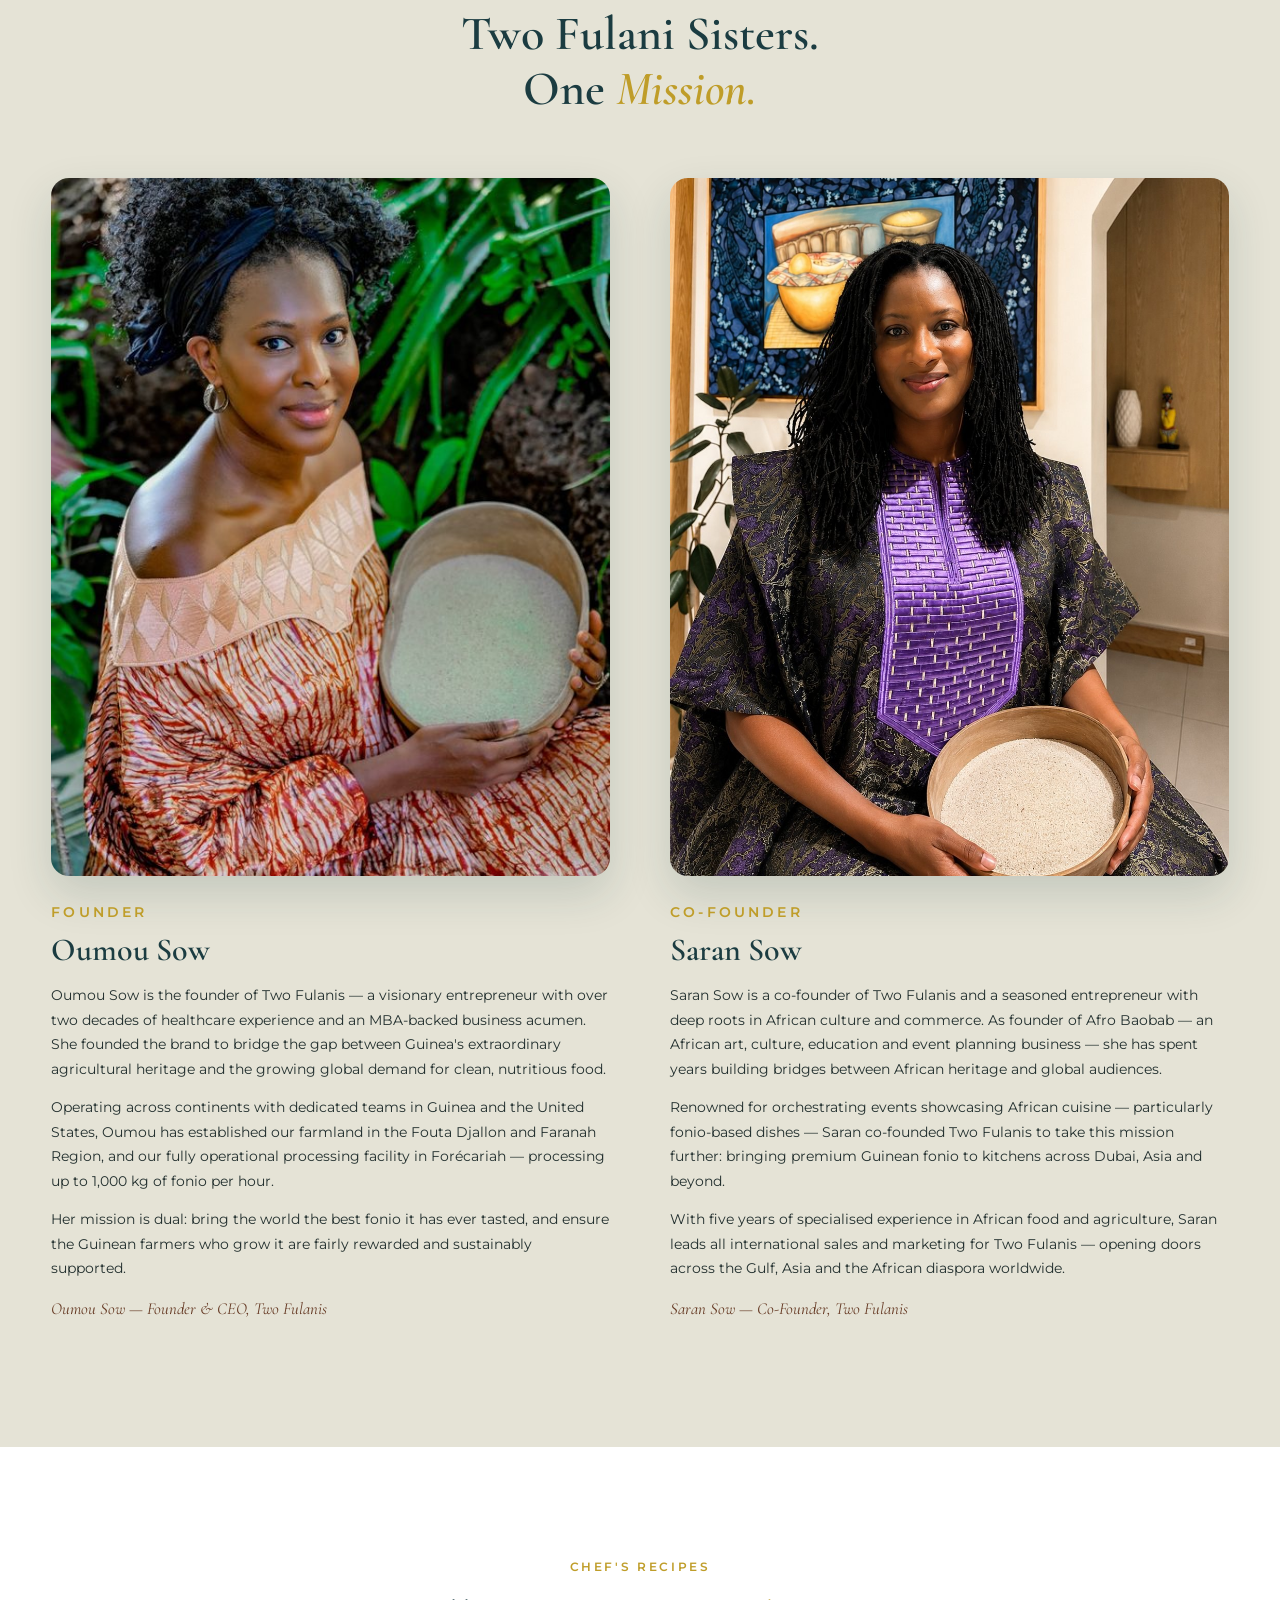
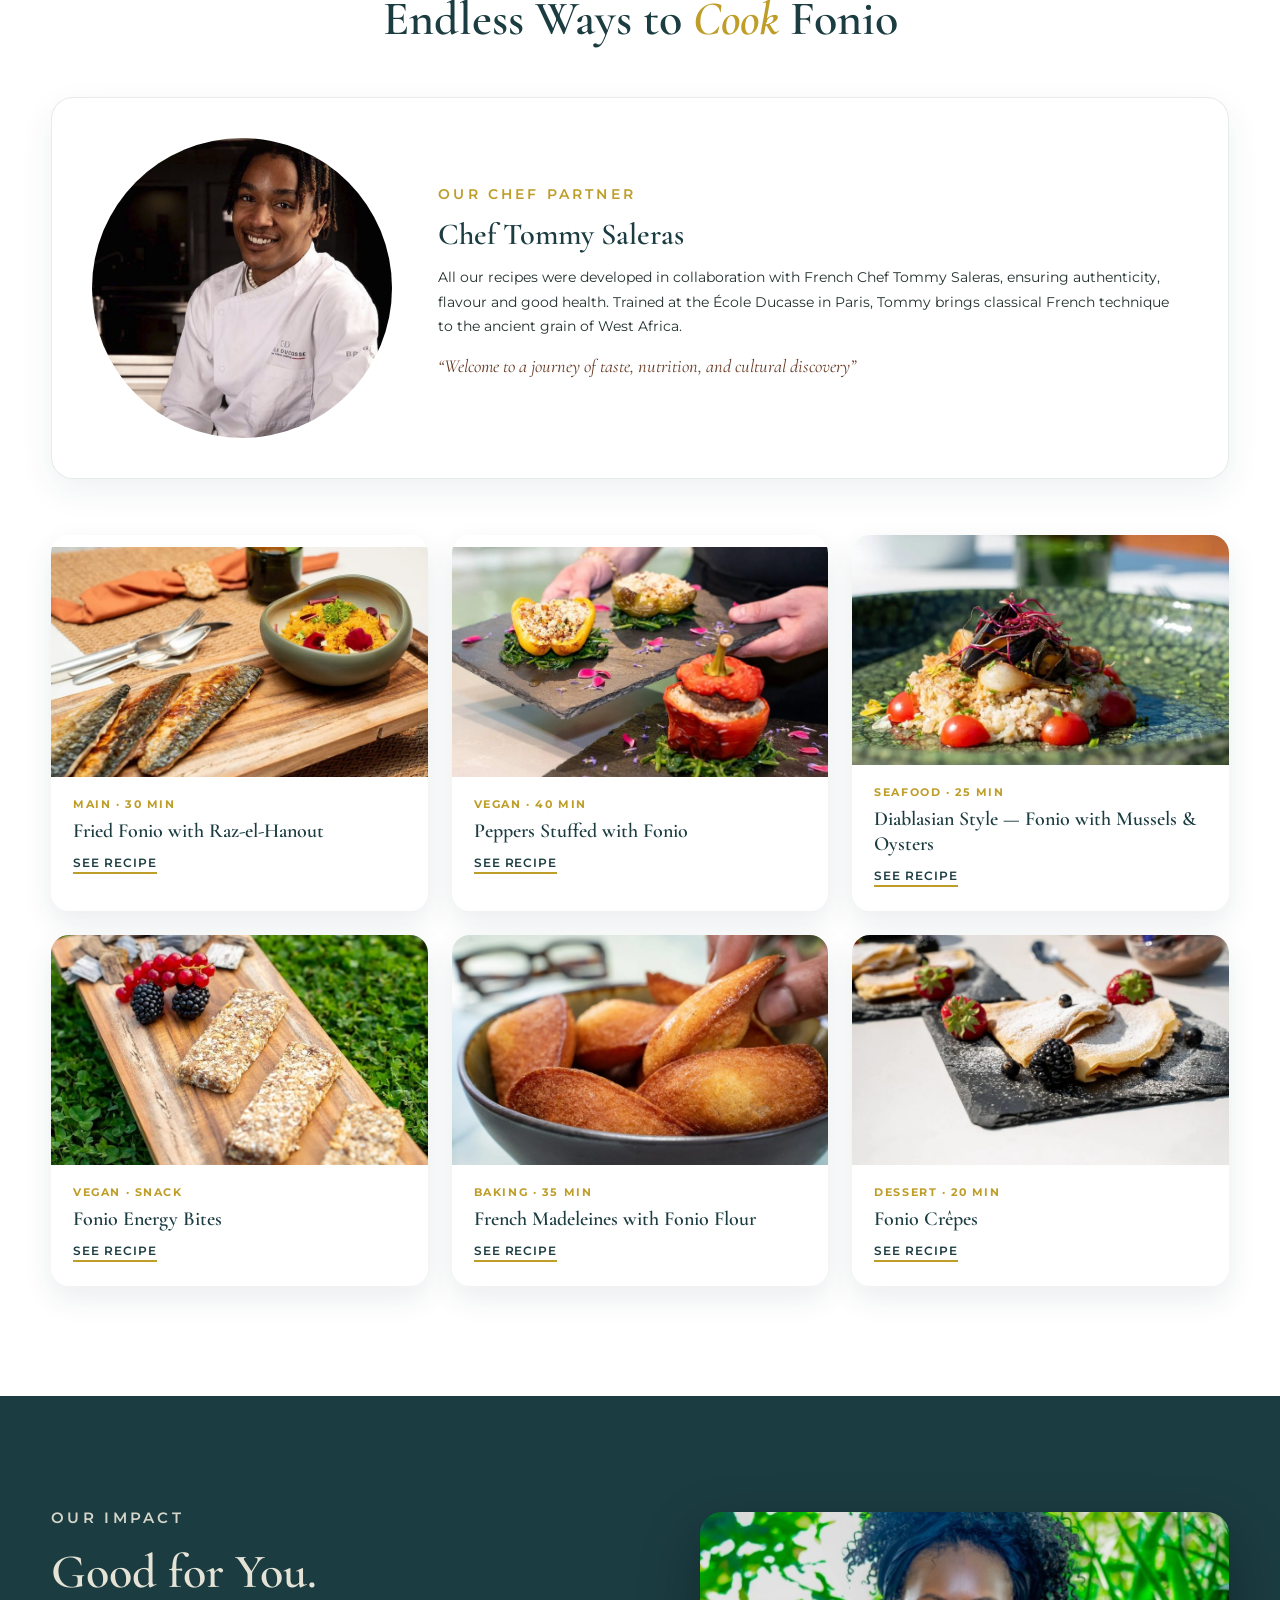
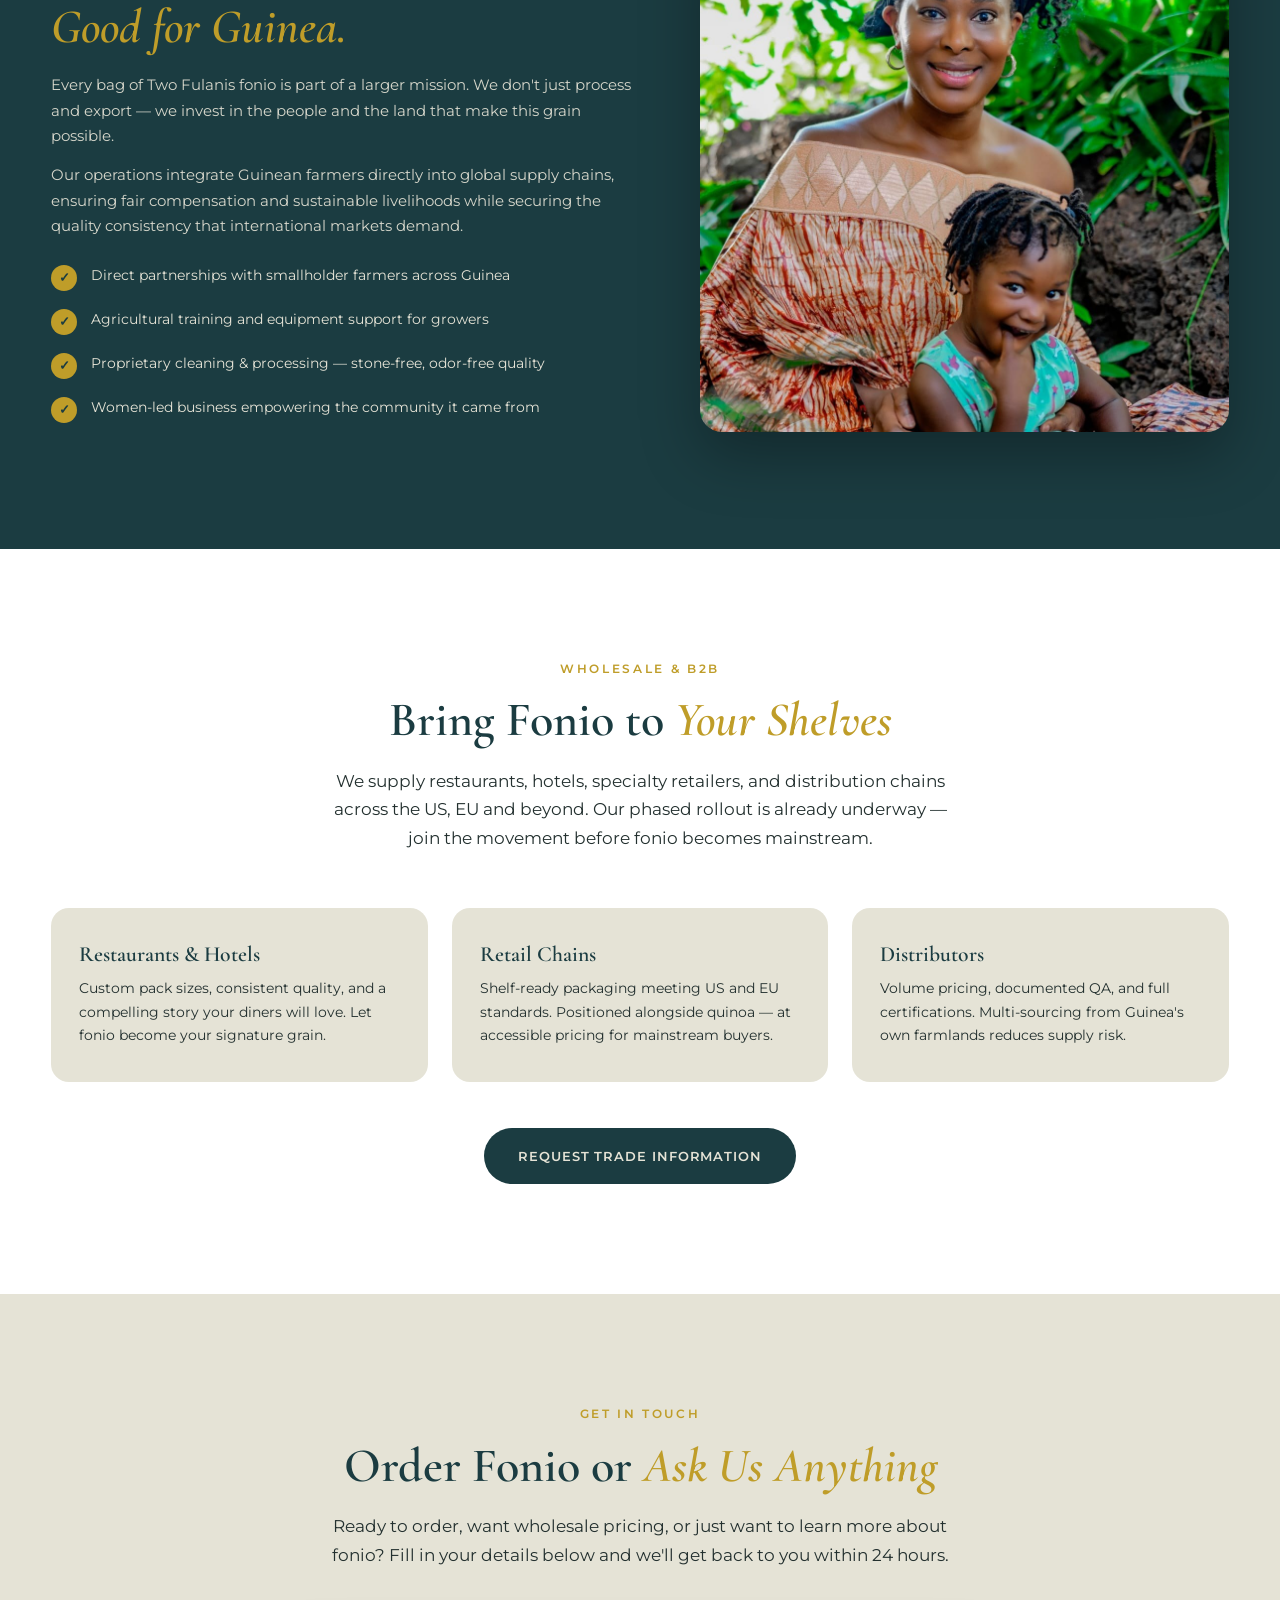
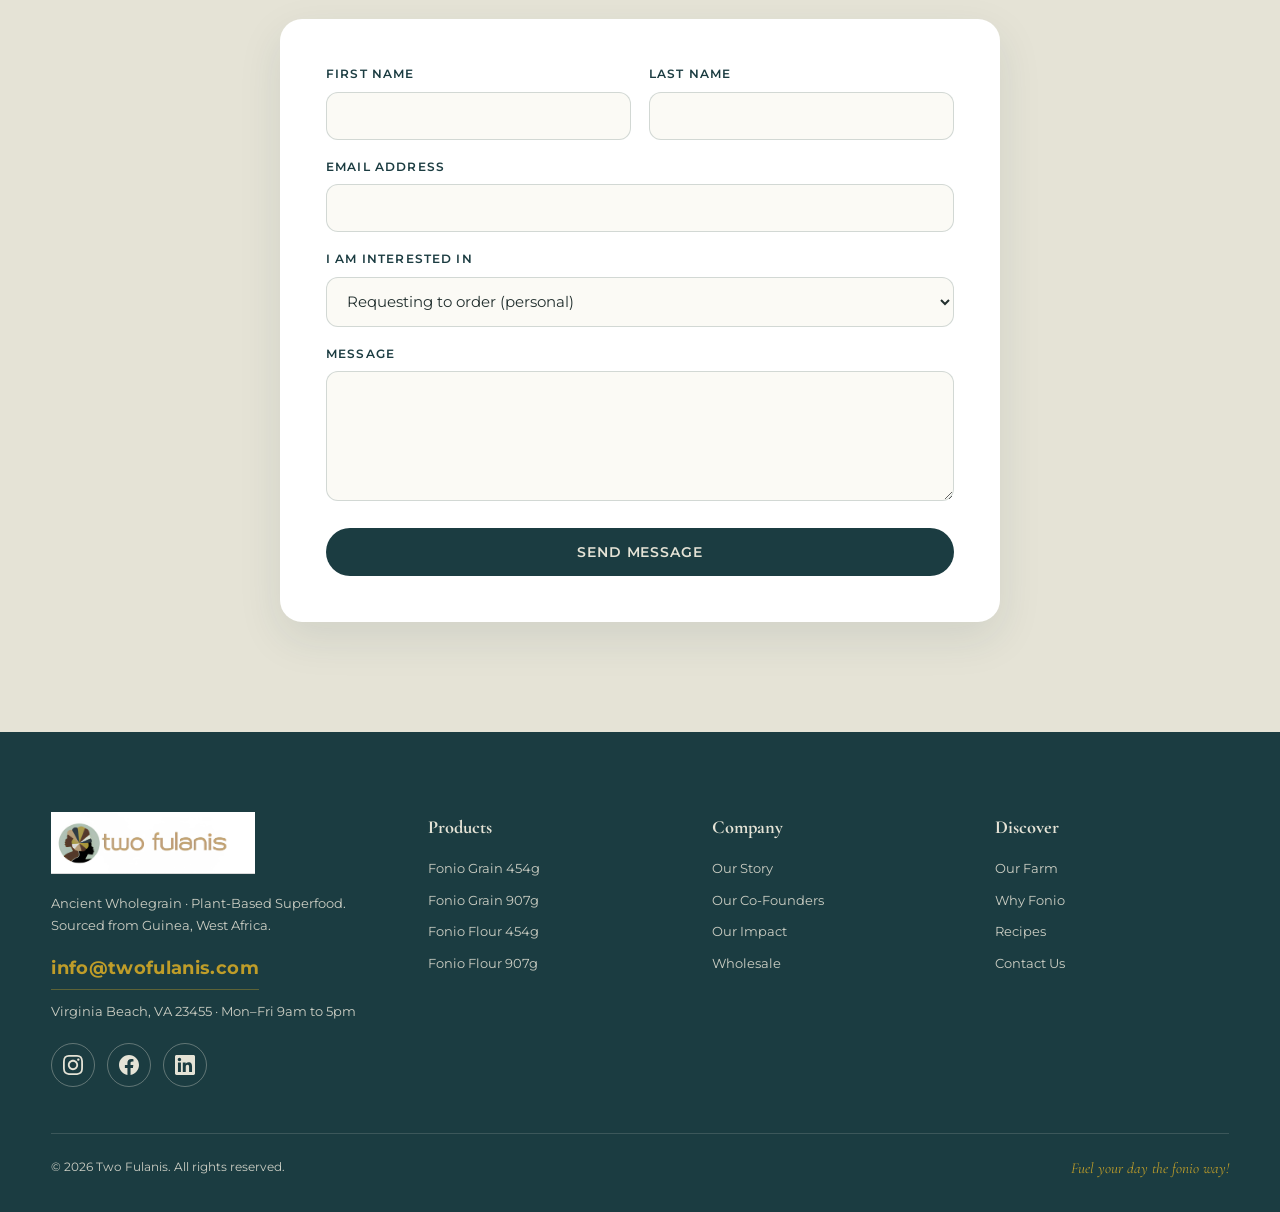
==== commit 2f14e021: "Add LinkedIn link to footer social icons Third icon after Instagram and Facebook, linking to linkedi" ====
--- a/index.html
+++ b/index.html
@@ -442,6 +442,9 @@
           <a href="https://www.facebook.com/410612178807908" target="_blank" rel="noopener noreferrer" aria-label="Facebook">
             <svg viewBox="0 0 24 24" aria-hidden="true" focusable="false"><path d="M24 12.073c0-6.627-5.373-12-12-12s-12 5.373-12 12c0 5.99 4.388 10.954 10.125 11.854v-8.385H7.078v-3.47h3.047V9.43c0-3.007 1.792-4.669 4.533-4.669 1.312 0 2.686.235 2.686.235v2.953H15.83c-1.491 0-1.956.925-1.956 1.874v2.25h3.328l-.532 3.47h-2.796v8.385C19.612 23.027 24 18.062 24 12.073z"/></svg>
           </a>
+          <a href="https://www.linkedin.com/company/two-fulanis" target="_blank" rel="noopener noreferrer" aria-label="LinkedIn">
+            <svg viewBox="0 0 24 24" aria-hidden="true" focusable="false"><path d="M20.447 20.452h-3.554v-5.569c0-1.328-.027-3.037-1.852-3.037-1.853 0-2.136 1.445-2.136 2.939v5.667H9.351V9h3.414v1.561h.046c.477-.9 1.637-1.85 3.37-1.85 3.601 0 4.267 2.37 4.267 5.455v6.286zM5.337 7.433c-1.144 0-2.063-.926-2.063-2.065 0-1.138.92-2.063 2.063-2.063 1.14 0 2.064.925 2.064 2.063 0 1.139-.925 2.065-2.064 2.065zm1.782 13.019H3.555V9h3.564v11.452zM22.225 0H1.771C.792 0 0 .774 0 1.729v20.542C0 23.227.792 24 1.771 24h20.451C23.2 24 24 23.227 24 22.271V1.729C24 .774 23.2 0 22.222 0h.003z"/></svg>
+          </a>
         </div>
       </div>
       <div>
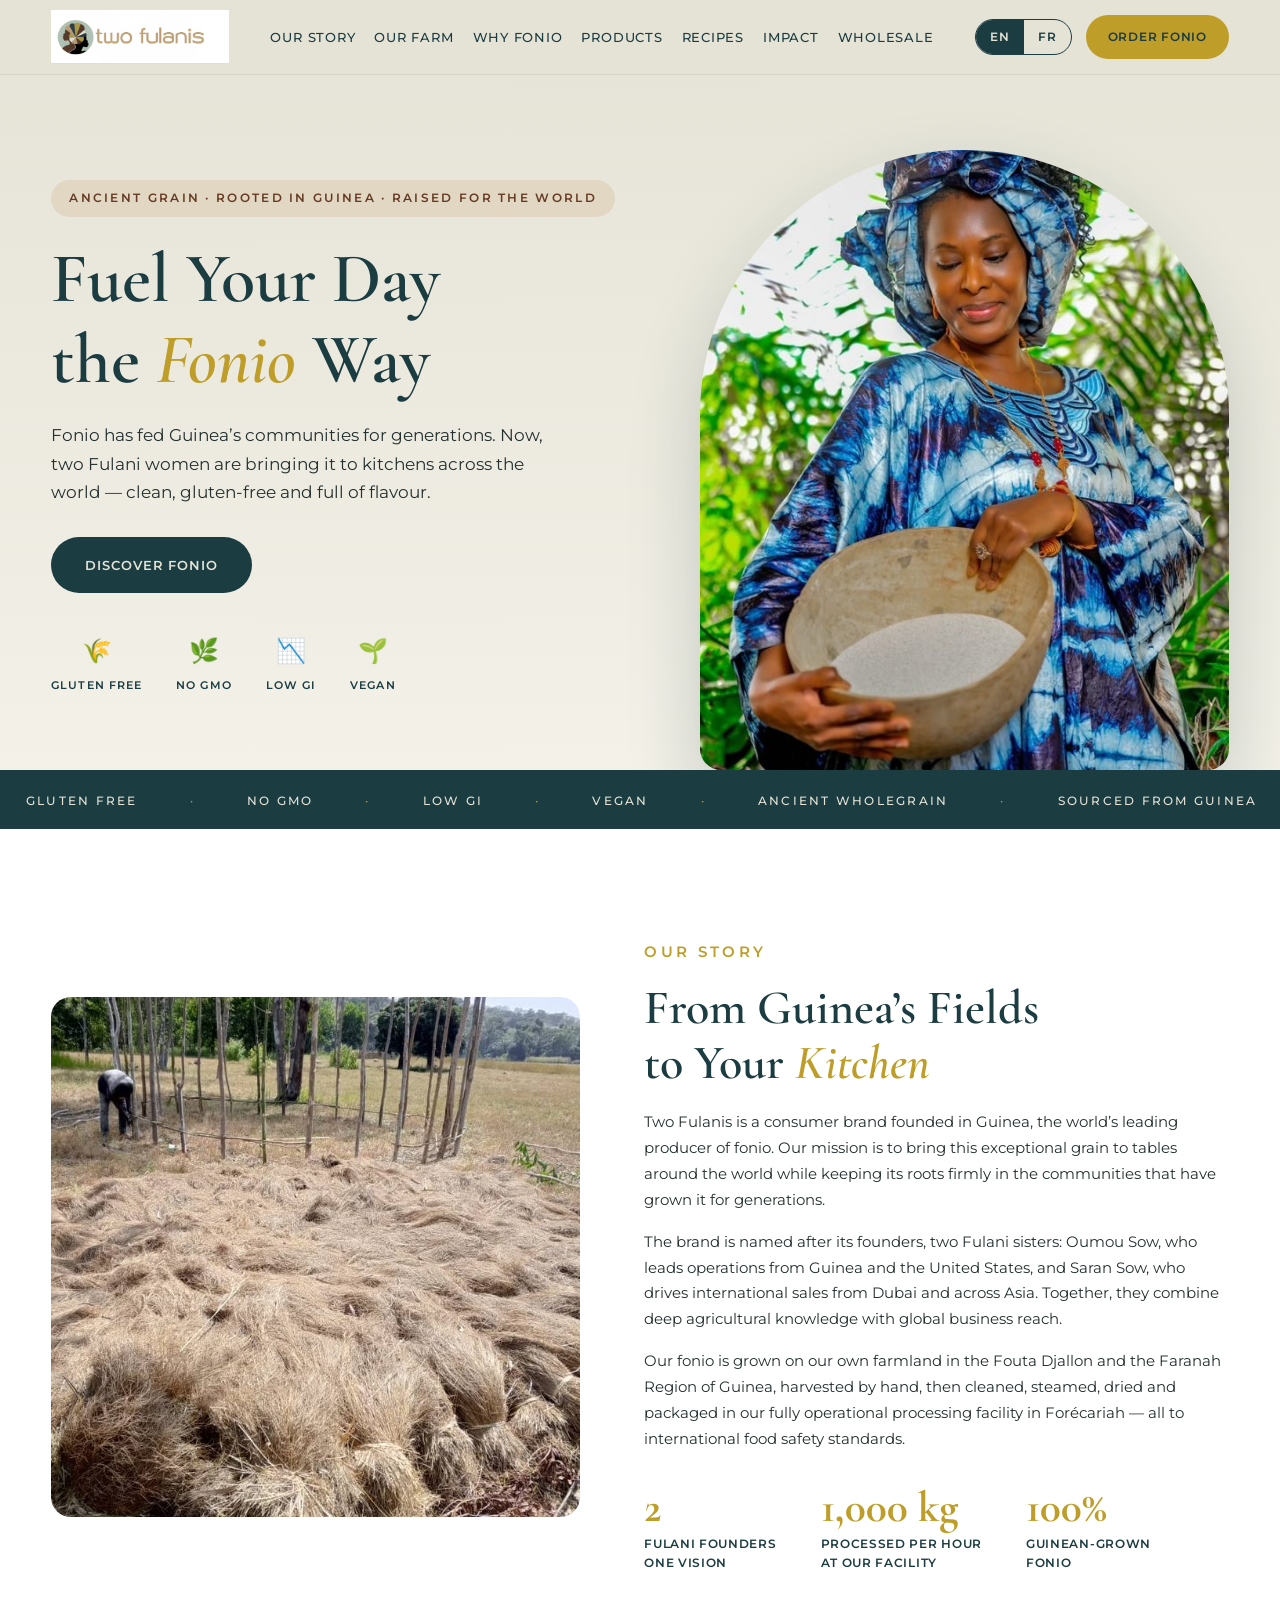
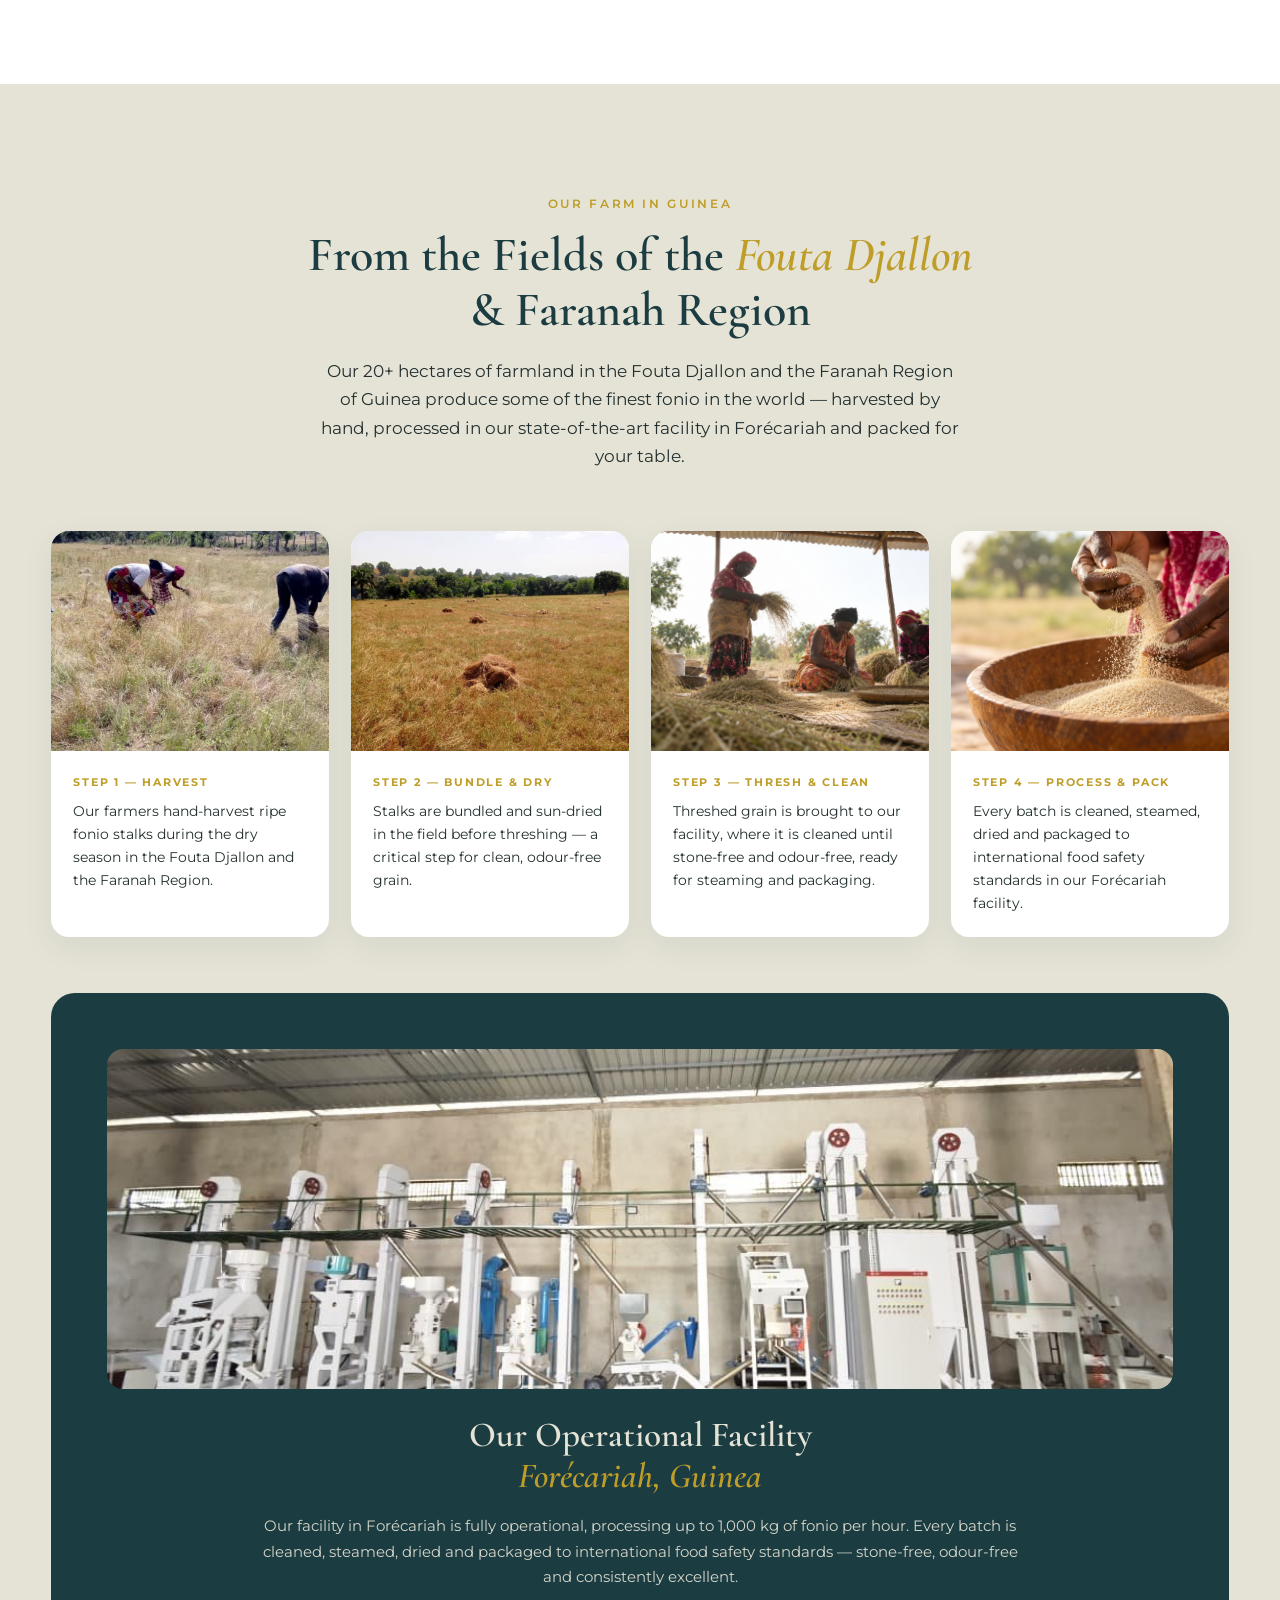
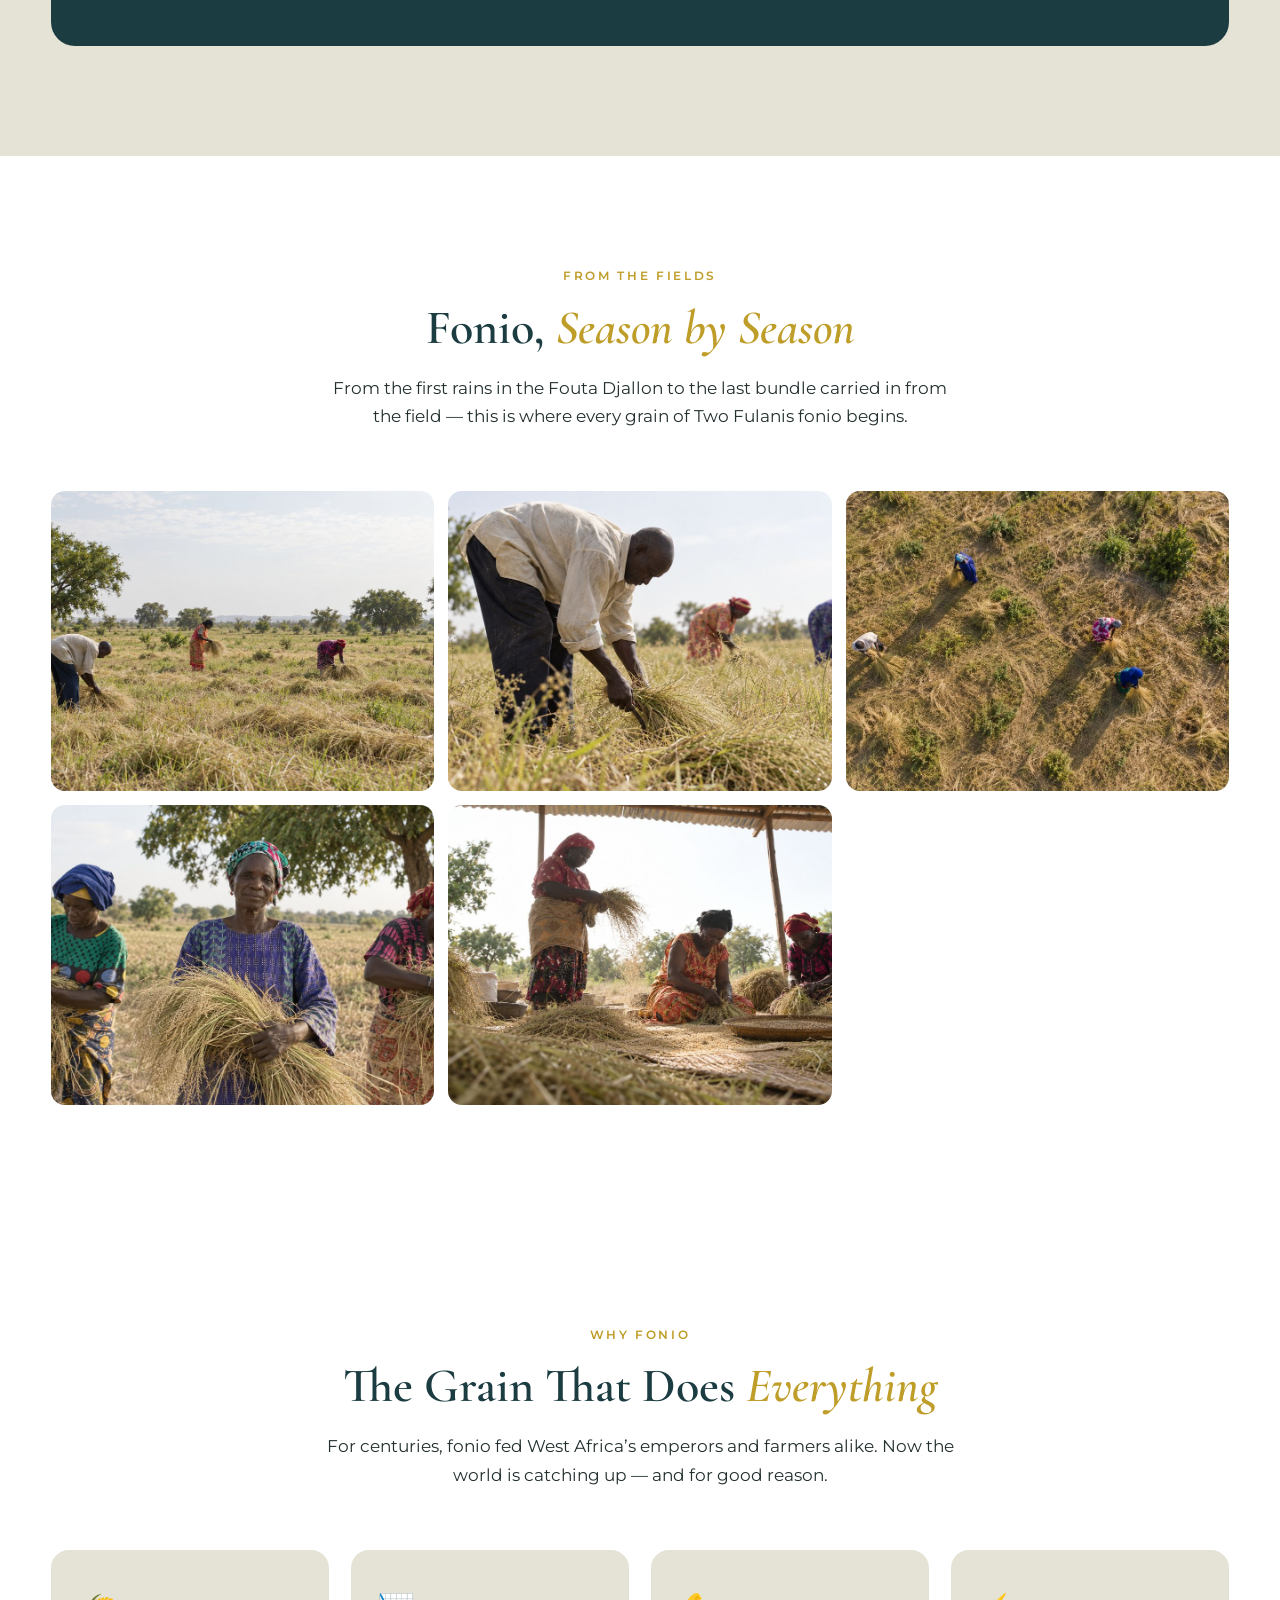
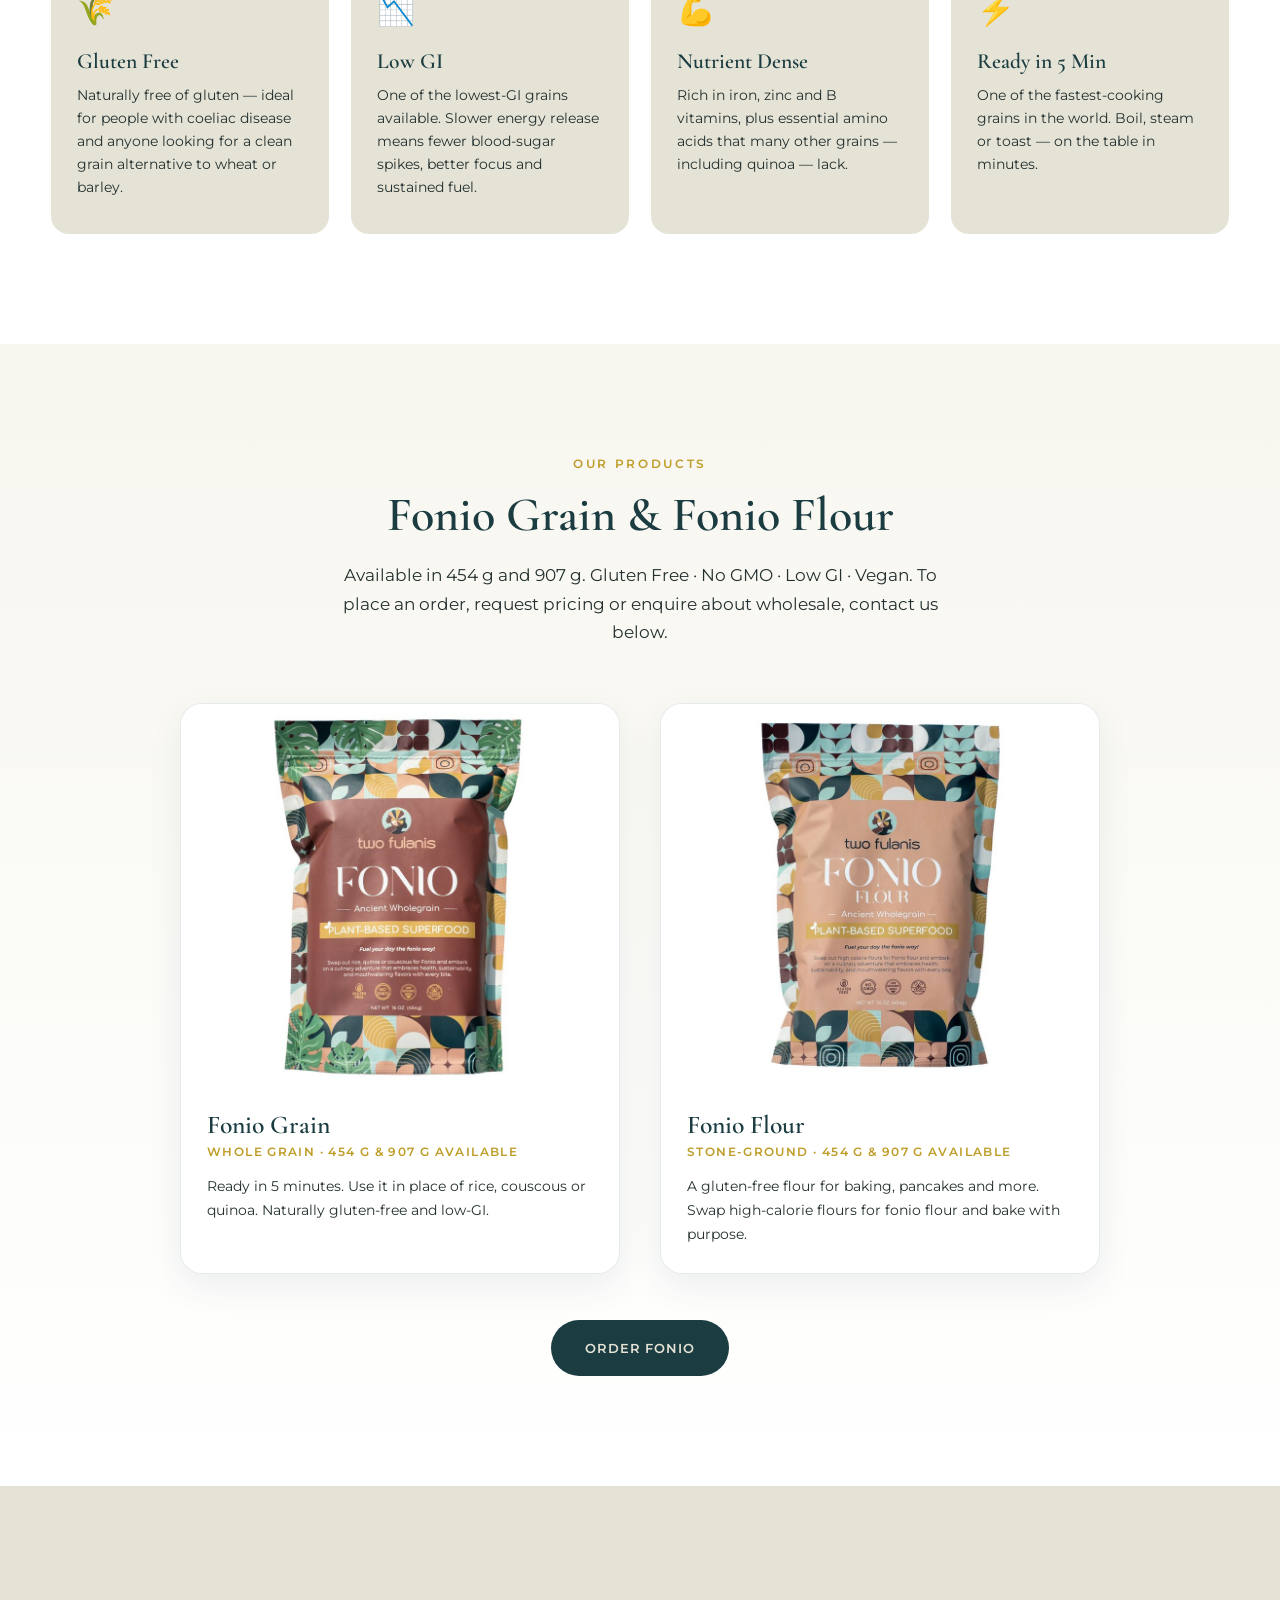
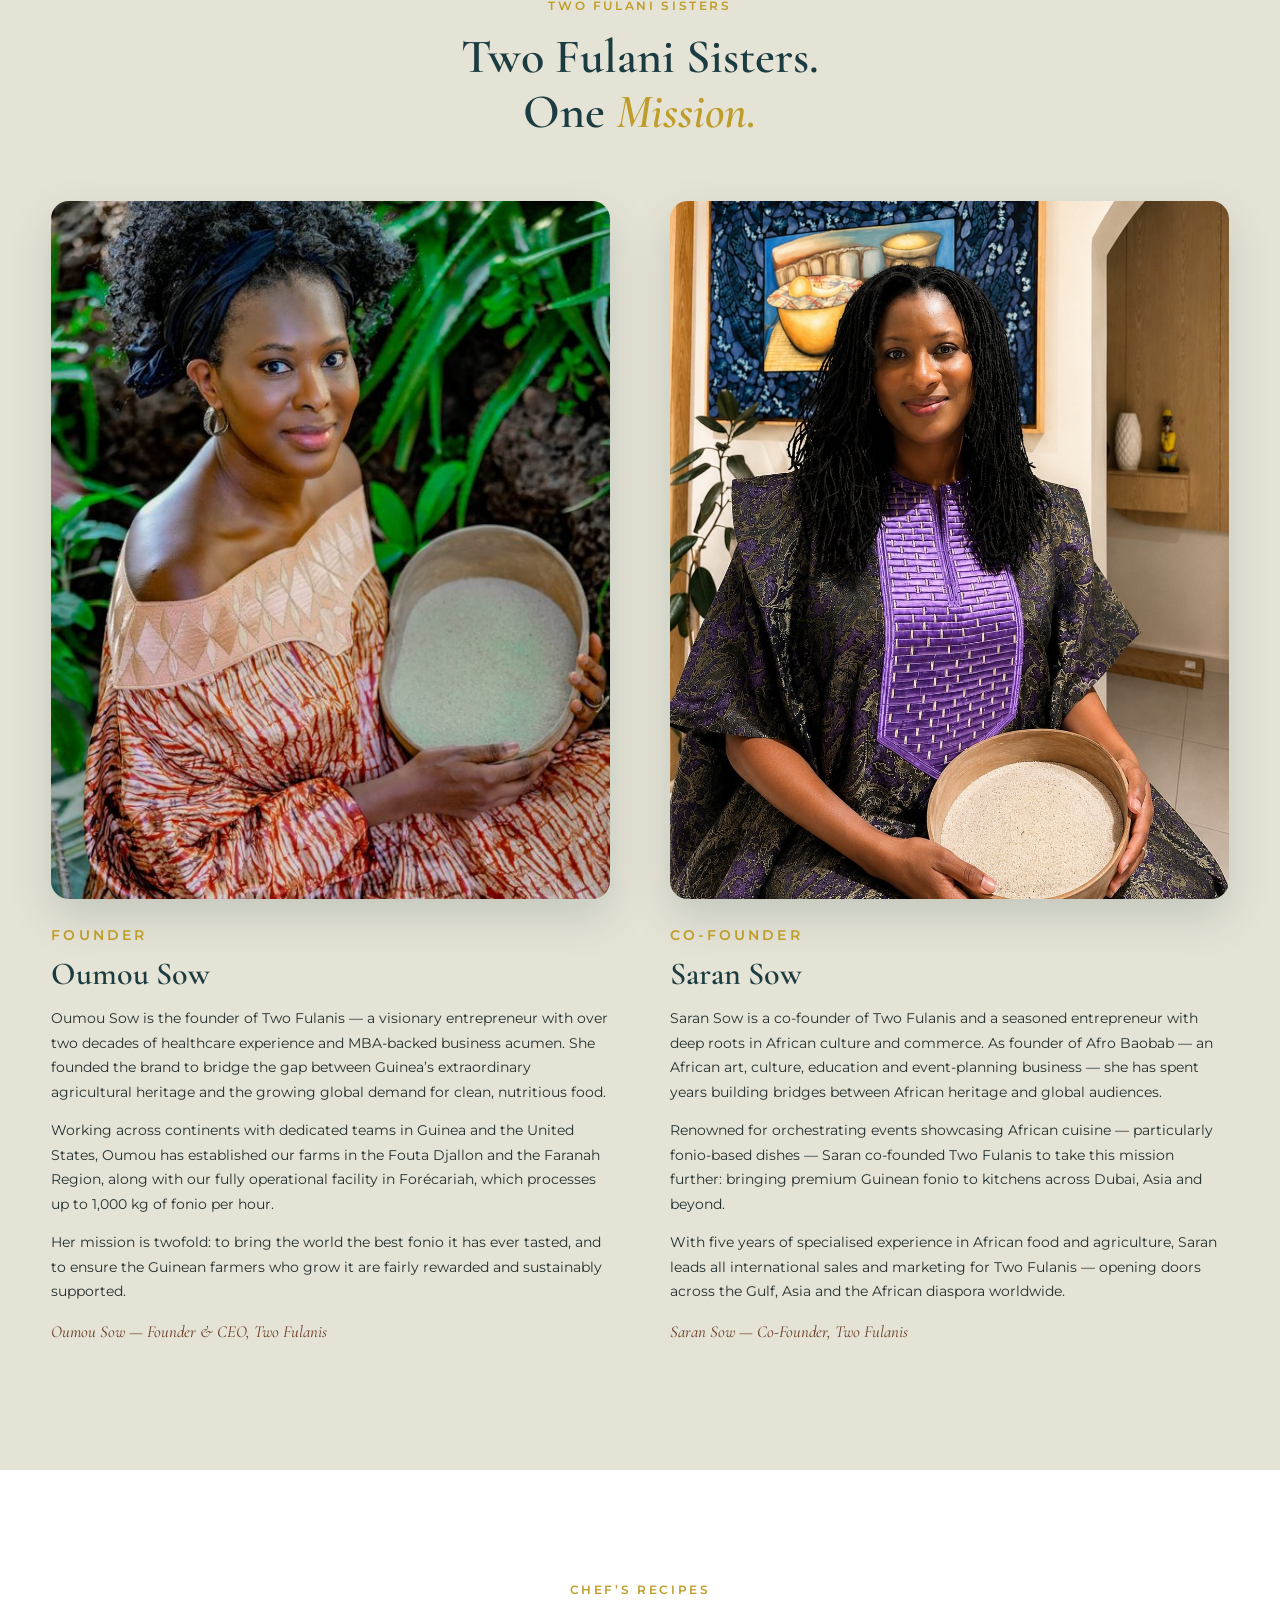
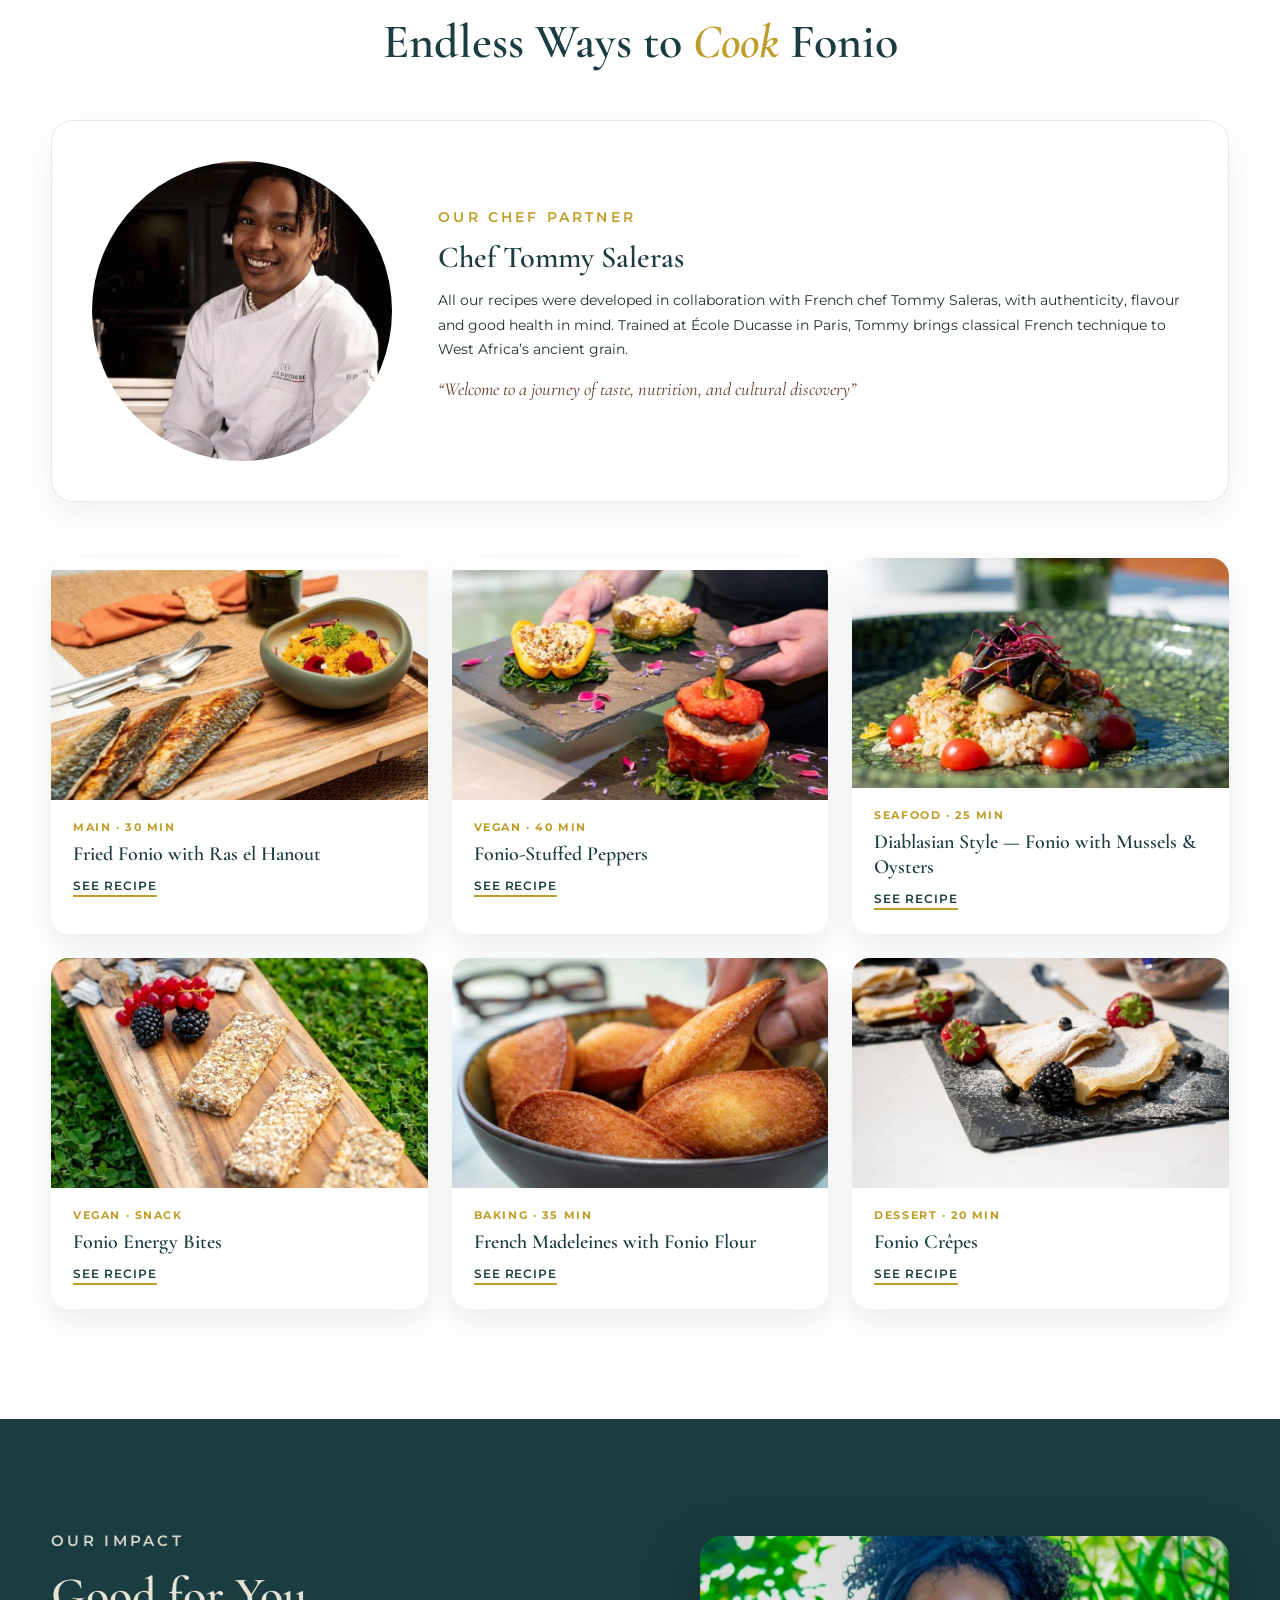
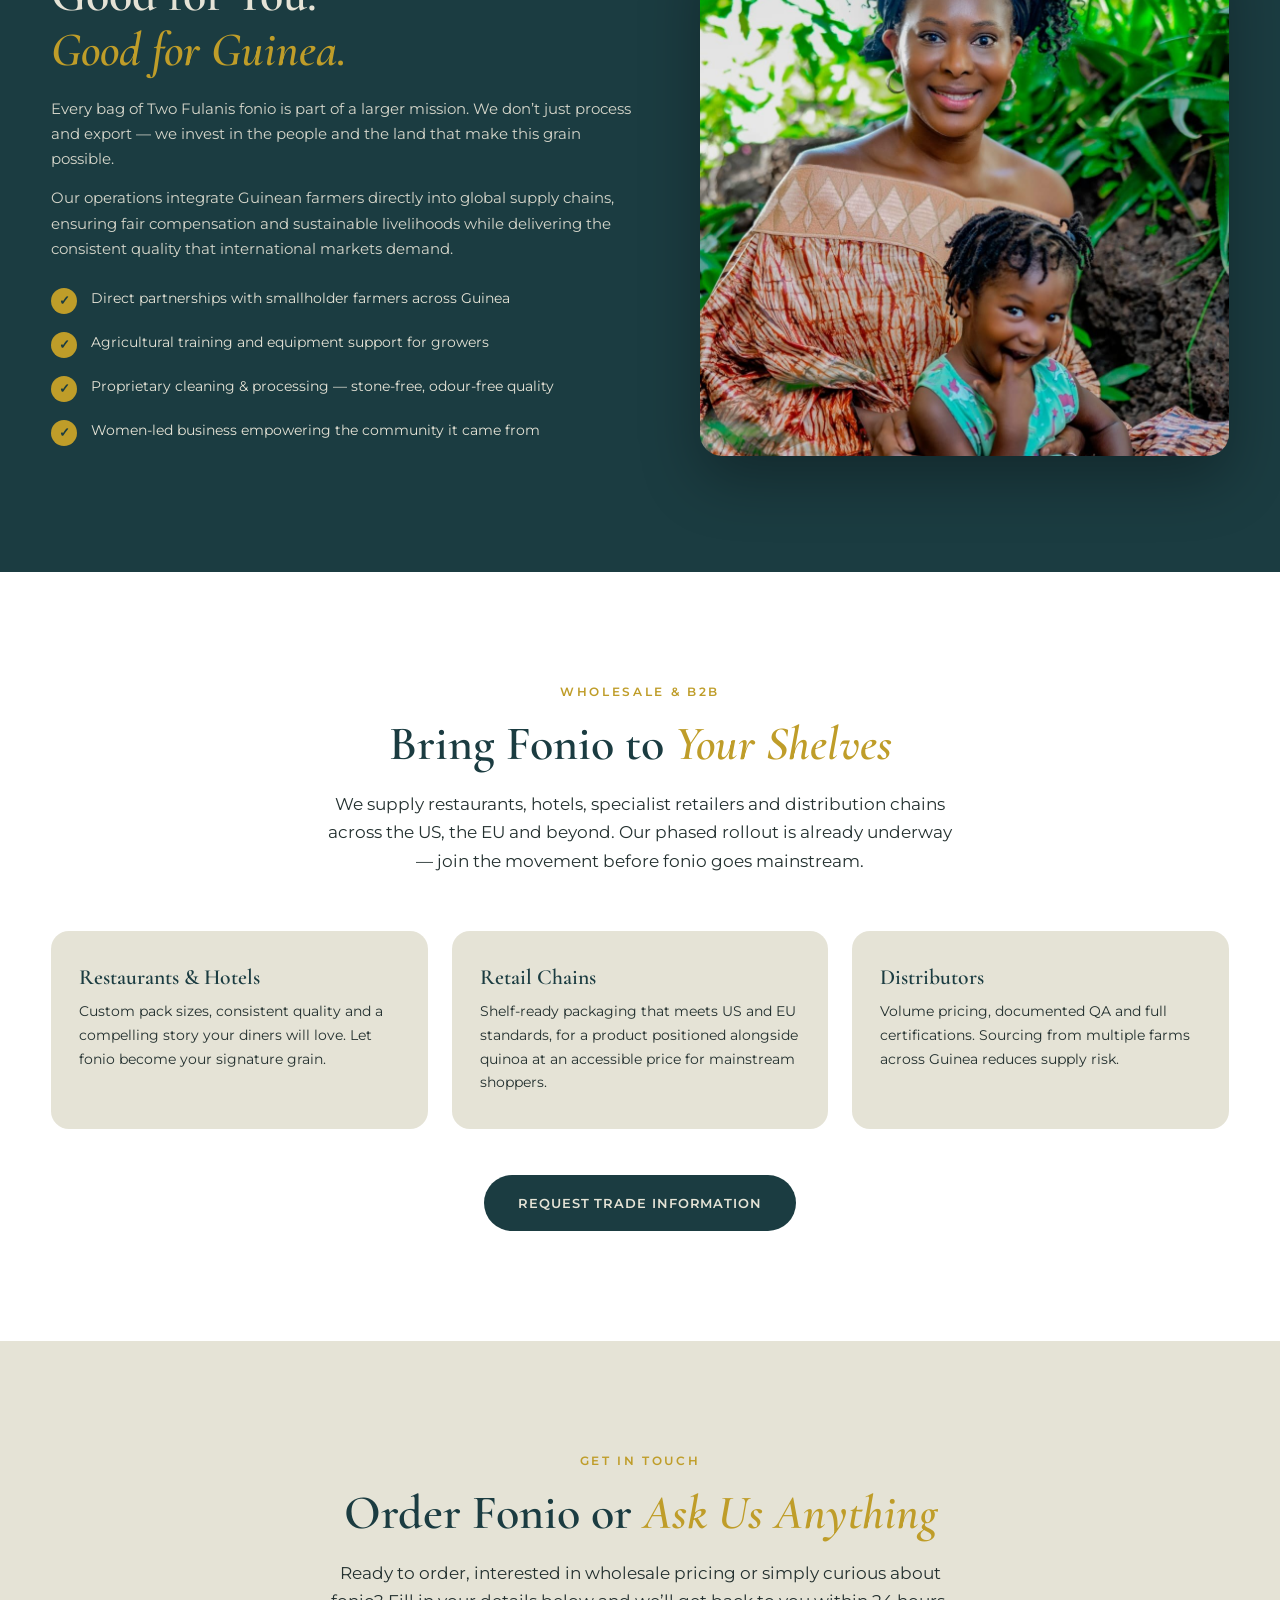
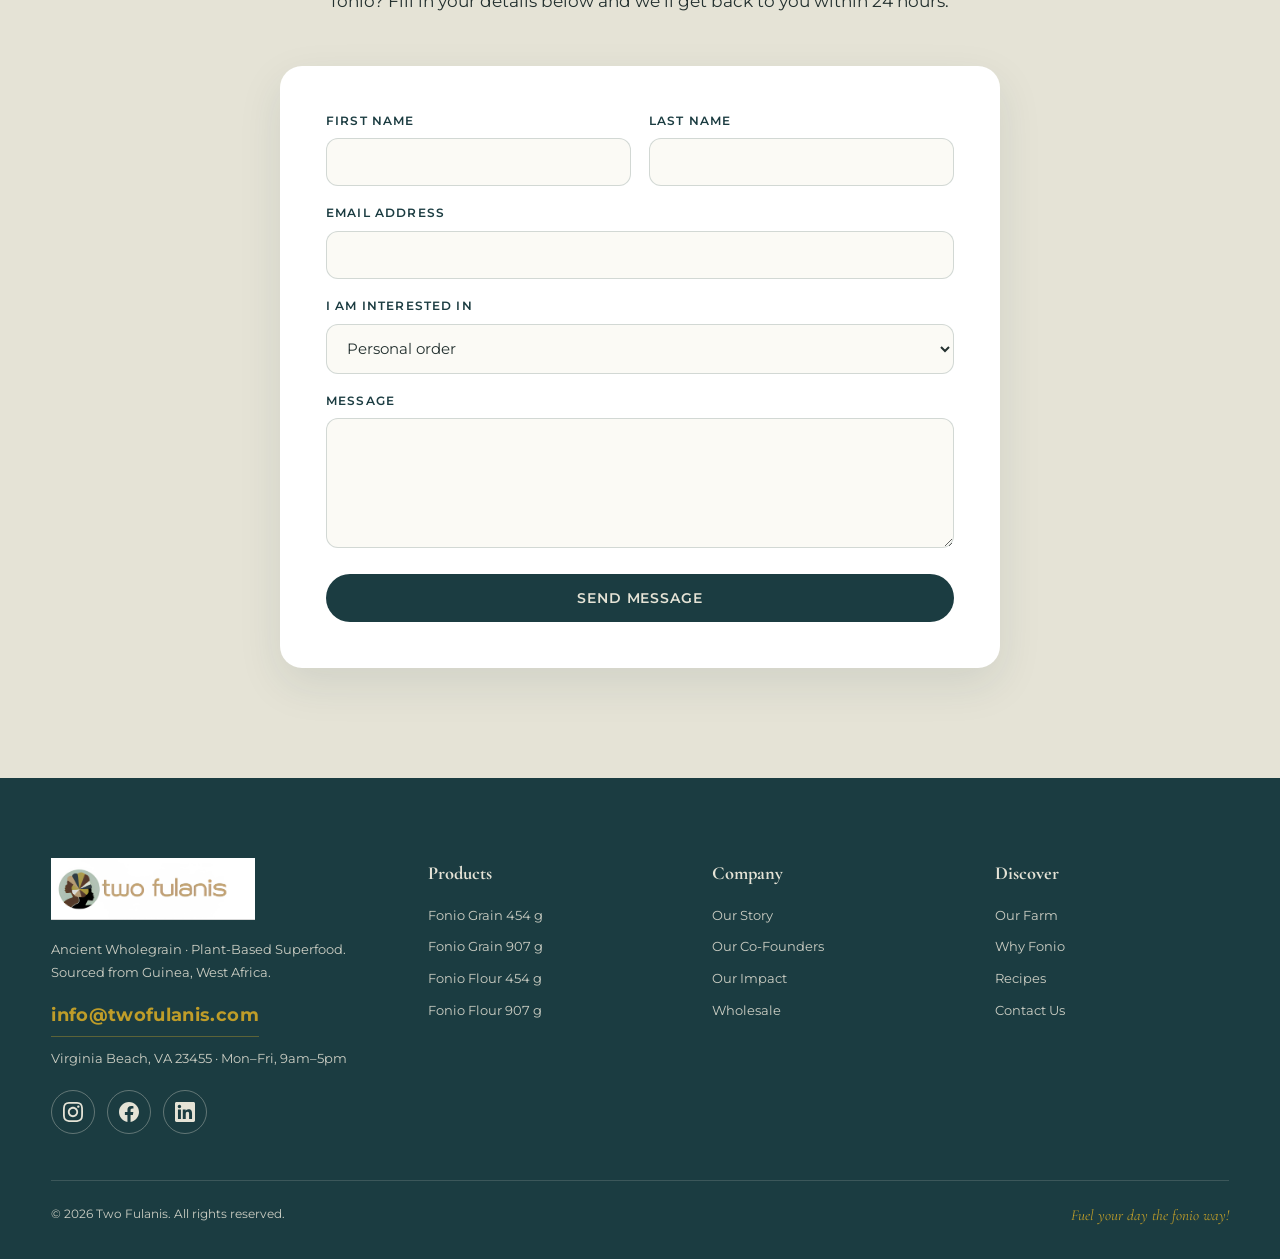
==== commit bfb2b582: "Proofread English, metric French recipes, fix desktop menu English (both pages and recipes): - Fix g" ====
--- a/index.html
+++ b/index.html
@@ -4,7 +4,7 @@
 <meta charset="UTF-8">
 <meta name="viewport" content="width=device-width, initial-scale=1.0">
 <title>Two Fulanis — Fuel Your Day the Fonio Way</title>
-<meta name="description" content="Premium fonio grain and fonio flour from Guinea, West Africa. Gluten-free, low glycemic, vegan. Grown, processed and packed by Two Fulanis.">
+<meta name="description" content="Premium fonio grain and fonio flour from Guinea, West Africa. Gluten-free, low-GI, vegan. Grown, processed and packed by Two Fulanis.">
 <link rel="preconnect" href="https://fonts.googleapis.com">
 <link rel="preconnect" href="https://fonts.gstatic.com" crossorigin>
 <link href="https://fonts.googleapis.com/css2?family=Cormorant+Garamond:ital,wght@0,400;0,500;0,600;0,700;1,400;1,500;1,600&family=Montserrat:wght@300;400;500;600;700&display=swap" rel="stylesheet">
@@ -15,23 +15,23 @@
 <!-- ===== NAV ===== -->
 <nav class="nav" id="navbar">
   <div class="container nav-inner">
-    <a href="#hero" class="nav-logo"><img src="images/img_01.png" alt="Two Fulanis logo"></a>
+    <a href="#hero" class="nav-logo"><img src="images/img_01.png" alt="Two Fulanis logo" data-alt-fr="Logo Two Fulanis"></a>
     <ul class="nav-links">
-      <li><a href="#story" data-en="Our Story" data-fr="Notre Histoire">Our Story</a></li>
-      <li><a href="#farm" data-en="Our Farm" data-fr="Notre Ferme">Our Farm</a></li>
-      <li><a href="#why" data-en="Why Fonio" data-fr="Pourquoi le Fonio">Why Fonio</a></li>
+      <li><a href="#story" data-en="Our Story" data-fr="L’histoire">Our Story</a></li>
+      <li><a href="#farm" data-en="Our Farm" data-fr="La ferme">Our Farm</a></li>
+      <li><a href="#why" data-en="Why Fonio" data-fr="Le fonio">Why Fonio</a></li>
       <li><a href="#shop" data-en="Products" data-fr="Produits">Products</a></li>
       <li><a href="#recipes" data-en="Recipes" data-fr="Recettes">Recipes</a></li>
       <li><a href="#impact" data-en="Impact" data-fr="Impact">Impact</a></li>
-      <li><a href="#wholesale" data-en="Wholesale" data-fr="Vente en Gros">Wholesale</a></li>
+      <li><a href="#wholesale" data-en="Wholesale" data-fr="Vente en gros">Wholesale</a></li>
     </ul>
     <div class="nav-right">
       <div class="lang-toggle">
         <button id="btn-en" class="active" onclick="setLang('en')">EN</button>
         <button id="btn-fr" onclick="setLang('fr')">FR</button>
       </div>
-      <a href="#contact" class="nav-cta" data-en="Request to Order" data-fr="Demander à Commander">Request to Order</a>
-      <button class="burger" id="burger" aria-label="Open menu" aria-expanded="false" onclick="toggleMenu()">
+      <a href="#contact" class="nav-cta" data-en="Order Fonio" data-fr="Commander">Order Fonio</a>
+      <button class="burger" id="burger" aria-label="Open menu" data-aria-fr="Ouvrir le menu" aria-expanded="false" onclick="toggleMenu()">
         <span></span><span></span><span></span>
       </button>
     </div>
@@ -40,36 +40,36 @@
 
 <!-- Mobile menu -->
 <div class="mobile-menu" id="mobileMenu">
-  <a href="#story" onclick="toggleMenu()" data-en="Our Story" data-fr="Notre Histoire">Our Story</a>
-  <a href="#farm" onclick="toggleMenu()" data-en="Our Farm" data-fr="Notre Ferme">Our Farm</a>
-  <a href="#why" onclick="toggleMenu()" data-en="Why Fonio" data-fr="Pourquoi le Fonio">Why Fonio</a>
+  <a href="#story" onclick="toggleMenu()" data-en="Our Story" data-fr="Notre histoire">Our Story</a>
+  <a href="#farm" onclick="toggleMenu()" data-en="Our Farm" data-fr="Notre ferme">Our Farm</a>
+  <a href="#why" onclick="toggleMenu()" data-en="Why Fonio" data-fr="Pourquoi le fonio">Why Fonio</a>
   <a href="#shop" onclick="toggleMenu()" data-en="Products" data-fr="Produits">Products</a>
   <a href="#recipes" onclick="toggleMenu()" data-en="Recipes" data-fr="Recettes">Recipes</a>
-  <a href="#founder" onclick="toggleMenu()" data-en="Our Co-Founders" data-fr="Nos Co-Fondatrices">Our Co-Founders</a>
+  <a href="#founder" onclick="toggleMenu()" data-en="Our Co-Founders" data-fr="Nos cofondatrices">Our Co-Founders</a>
   <a href="#impact" onclick="toggleMenu()" data-en="Impact" data-fr="Impact">Impact</a>
-  <a href="#wholesale" onclick="toggleMenu()" data-en="Wholesale" data-fr="Vente en Gros">Wholesale</a>
-  <a href="#contact" class="nav-cta" onclick="toggleMenu()" data-en="Request to Order" data-fr="Demander à Commander">Request to Order</a>
+  <a href="#wholesale" onclick="toggleMenu()" data-en="Wholesale" data-fr="Vente en gros">Wholesale</a>
+  <a href="#contact" class="nav-cta" onclick="toggleMenu()" data-en="Order Fonio" data-fr="Passer commande">Order Fonio</a>
 </div>
 
 <!-- ===== HERO ===== -->
 <header class="hero" id="hero">
   <div class="container hero-grid">
     <div class="hero-text">
-      <span class="hero-tag" data-en="Ancient Grain · Rooted in Guinea · Raised for the World" data-fr="Grain Ancien · Enraciné en Guinée · Cultivé pour le Monde">Ancient Grain · Rooted in Guinea · Raised for the World</span>
-      <h1 data-en='Fuel Your Day <br>the <em>Fonio</em> Way' data-fr='Énergisez Votre Journée <br>à la Façon <em>Fonio</em>'>Fuel Your Day <br>the <em>Fonio</em> Way</h1>
-      <p data-en="Fonio has fed Guinea's communities for generations. Now, two Fulani women are bringing it to kitchens across the world — clean, gluten-free, and full of flavour." data-fr="Le fonio nourrit les communautés de Guinée depuis des générations. Aujourd'hui, deux femmes peules l'apportent aux cuisines du monde entier — pur, sans gluten et plein de saveur.">Fonio has fed Guinea's communities for generations. Now, two Fulani women are bringing it to kitchens across the world — clean, gluten-free, and full of flavour.</p>
+      <span class="hero-tag" data-en="Ancient Grain · Rooted in Guinea · Raised for the World" data-fr="Céréale ancestrale · Enracinée en Guinée · Cultivée pour le monde">Ancient Grain · Rooted in Guinea · Raised for the World</span>
+      <h1 data-en='Fuel Your Day <br>the <em>Fonio</em> Way' data-fr='Faites le plein d’énergie, <br>façon <em>fonio</em>'>Fuel Your Day <br>the <em>Fonio</em> Way</h1>
+      <p data-en="Fonio has fed Guinea’s communities for generations. Now, two Fulani women are bringing it to kitchens across the world — clean, gluten-free and full of flavour." data-fr="Le fonio nourrit les communautés de Guinée depuis des générations. Aujourd’hui, deux femmes peules le font entrer dans les cuisines du monde entier — une céréale pure, sans gluten et pleine de saveur.">Fonio has fed Guinea’s communities for generations. Now, two Fulani women are bringing it to kitchens across the world — clean, gluten-free and full of flavour.</p>
       <div class="hero-btns">
-        <a href="#why" class="btn btn-primary" data-en="Discover Fonio" data-fr="Découvrir le Fonio">Discover Fonio</a>
+        <a href="#why" class="btn btn-primary" data-en="Discover Fonio" data-fr="Découvrir le fonio">Discover Fonio</a>
       </div>
       <div class="hero-badges">
-        <div class="hbadge"><div class="ico">🌾</div><div class="lbl" data-en="Gluten Free" data-fr="Sans Gluten">Gluten Free</div></div>
+        <div class="hbadge"><div class="ico">🌾</div><div class="lbl" data-en="Gluten Free" data-fr="Sans gluten">Gluten Free</div></div>
         <div class="hbadge"><div class="ico">🌿</div><div class="lbl" data-en="No GMO" data-fr="Sans OGM">No GMO</div></div>
-        <div class="hbadge"><div class="ico">📉</div><div class="lbl" data-en="Low GI" data-fr="IG Bas">Low GI</div></div>
+        <div class="hbadge"><div class="ico">📉</div><div class="lbl" data-en="Low GI" data-fr="IG bas">Low GI</div></div>
         <div class="hbadge"><div class="ico">🌱</div><div class="lbl" data-en="Vegan" data-fr="Végan">Vegan</div></div>
       </div>
     </div>
     <div class="hero-img">
-      <img src="images/img_02.jpg" alt="Oumou Sow holding fonio grain in Guinea">
+      <img src="images/img_02.jpg" alt="Oumou Sow holding fonio grain in Guinea" data-alt-fr="Oumou Sow tenant du fonio en grains en Guinée">
     </div>
   </div>
 </header>
@@ -83,18 +83,18 @@
 <section class="section story" id="story">
   <div class="container story-grid">
     <div class="story-imgs">
-      <img class="main" src="images/img_20.jpg" alt="Farmers harvesting fonio in Guinea">
+      <img class="main" src="images/img_20.jpg" alt="Farmers harvesting fonio in Guinea" data-alt-fr="Des agriculteurs récoltant le fonio en Guinée">
     </div>
     <div class="story-text">
-      <p class="eyebrow" data-en="Our Story" data-fr="Notre Histoire">Our Story</p>
-      <h2 data-en="From Guinea's Fields <br>to Your <em>Kitchen</em>" data-fr="Des Champs de Guinée <br>à Votre <em>Cuisine</em>">From Guinea's Fields <br>to Your <em>Kitchen</em></h2>
-      <p data-en="Two Fulanis is the consumer brand of Two Fulanis, founded in Guinea — the world's leading producer of fonio. Our mission is to bring this exceptional grain to international tables while keeping its roots firmly in the communities that have grown it for generations." data-fr="Two Fulanis est la marque grand public de Two Fulanis, fondée en Guinée — premier producteur mondial de fonio. Notre mission est d'apporter ce grain exceptionnel aux tables internationales tout en gardant ses racines fermement ancrées dans les communautés qui le cultivent depuis des générations.">Two Fulanis is the consumer brand of Two Fulanis, founded in Guinea — the world's leading producer of fonio. Our mission is to bring this exceptional grain to international tables while keeping its roots firmly in the communities that have grown it for generations.</p>
-      <p data-en="The brand is named for its two Fulani sisters: Oumou Sow, who leads operations from Guinea and the United States, and Saran Sow, who drives international markets from Dubai and across Asia. Together they combine deep agricultural knowledge with global business reach." data-fr="La marque porte le nom de ses deux sœurs peules : Oumou Sow, qui dirige les opérations depuis la Guinée et les États-Unis, et Saran Sow, qui développe les marchés internationaux depuis Dubaï et à travers l'Asie. Ensemble, elles allient une connaissance agricole approfondie à une portée commerciale mondiale.">The brand is named for its two Fulani sisters: Oumou Sow, who leads operations from Guinea and the United States, and Saran Sow, who drives international markets from Dubai and across Asia. Together they combine deep agricultural knowledge with global business reach.</p>
-      <p data-en="Our fonio is grown on our own farmland in the Fouta Djallon and Faranah Region of Guinea, harvested by hand, then cleaned, steamed, dried and packaged in our fully operational processing facility in Forécariah — all to international food safety standards." data-fr="Notre fonio est cultivé sur nos propres terres agricoles dans le Fouta Djallon et la région de Faranah, en Guinée, récolté à la main, puis nettoyé, étuvé, séché et emballé dans notre usine de transformation pleinement opérationnelle à Forécariah — selon les normes internationales de sécurité alimentaire.">Our fonio is grown on our own farmland in the Fouta Djallon and Faranah Region of Guinea, harvested by hand, then cleaned, steamed, dried and packaged in our fully operational processing facility in Forécariah — all to international food safety standards.</p>
+      <p class="eyebrow" data-en="Our Story" data-fr="Notre histoire">Our Story</p>
+      <h2 data-en="From Guinea’s Fields <br>to Your <em>Kitchen</em>" data-fr="Des champs de Guinée <br>à votre <em>cuisine</em>">From Guinea’s Fields <br>to Your <em>Kitchen</em></h2>
+      <p data-en="Two Fulanis is a consumer brand founded in Guinea, the world’s leading producer of fonio. Our mission is to bring this exceptional grain to tables around the world while keeping its roots firmly in the communities that have grown it for generations." data-fr="Two Fulanis est une marque grand public fondée en Guinée, premier pays producteur de fonio au monde. Notre mission est de faire découvrir ce grain d’exception aux tables du monde entier, tout en préservant ses racines au cœur des communautés qui le cultivent depuis des générations.">Two Fulanis is a consumer brand founded in Guinea, the world’s leading producer of fonio. Our mission is to bring this exceptional grain to tables around the world while keeping its roots firmly in the communities that have grown it for generations.</p>
+      <p data-en="The brand is named after its founders, two Fulani sisters: Oumou Sow, who leads operations from Guinea and the United States, and Saran Sow, who drives international sales from Dubai and across Asia. Together, they combine deep agricultural knowledge with global business reach." data-fr="La marque doit son nom à deux sœurs peules, ses fondatrices&nbsp;: Oumou Sow, qui dirige les opérations depuis la Guinée et les États-Unis, et Saran Sow, qui développe les marchés internationaux depuis Dubaï et dans toute l’Asie. Ensemble, elles allient une solide connaissance du monde agricole à une envergure commerciale mondiale.">The brand is named after its founders, two Fulani sisters: Oumou Sow, who leads operations from Guinea and the United States, and Saran Sow, who drives international sales from Dubai and across Asia. Together, they combine deep agricultural knowledge with global business reach.</p>
+      <p data-en="Our fonio is grown on our own farmland in the Fouta Djallon and the Faranah Region of Guinea, harvested by hand, then cleaned, steamed, dried and packaged in our fully operational processing facility in Forécariah — all to international food safety standards." data-fr="Notre fonio est cultivé sur nos propres terres agricoles, dans le Fouta-Djalon et la région de Faranah, en Guinée. Récolté à la main, il est ensuite nettoyé, précuit à la vapeur, séché et emballé dans notre usine de transformation pleinement opérationnelle de Forécariah, selon les normes internationales de sécurité alimentaire.">Our fonio is grown on our own farmland in the Fouta Djallon and the Faranah Region of Guinea, harvested by hand, then cleaned, steamed, dried and packaged in our fully operational processing facility in Forécariah — all to international food safety standards.</p>
       <div class="stats">
-        <div class="stat"><div class="num">2</div><div class="cap" data-en="Fulani founders<br>one vision" data-fr="Fondatrices peules<br>une vision">Fulani founders<br>one vision</div></div>
-        <div class="stat"><div class="num">1,000kg</div><div class="cap" data-en="Processed per hour<br>at our facility" data-fr="Transformés par heure<br>dans notre usine">Processed per hour<br>at our facility</div></div>
-        <div class="stat"><div class="num">100%</div><div class="cap" data-en="Guinean-grown<br>fonio" data-fr="Fonio cultivé<br>en Guinée">Guinean-grown<br>fonio</div></div>
+        <div class="stat"><div class="num">2</div><div class="cap" data-en="Fulani founders<br>one vision" data-fr="Fondatrices peules<br>une même vision">Fulani founders<br>one vision</div></div>
+        <div class="stat"><div class="num" data-en="1,000&nbsp;kg" data-fr="1&nbsp;000&nbsp;kg">1,000&nbsp;kg</div><div class="cap" data-en="Processed per hour<br>at our facility" data-fr="Transformés par heure<br>dans notre usine">Processed per hour<br>at our facility</div></div>
+        <div class="stat"><div class="num" data-en="100%" data-fr="100&nbsp;%">100%</div><div class="cap" data-en="Guinean-grown<br>fonio" data-fr="Fonio cultivé<br>en Guinée">Guinean-grown<br>fonio</div></div>
       </div>
     </div>
   </div>
@@ -104,44 +104,44 @@
 <section class="section farm" id="farm">
   <div class="container">
     <div class="farm-head">
-      <p class="eyebrow" data-en="Our Farm in Guinea" data-fr="Notre Ferme en Guinée">Our Farm in Guinea</p>
-      <h2 data-en="From the Fields of the <em>Fouta Djallon</em> &amp; Faranah Region" data-fr="Des Champs du <em>Fouta Djallon</em> &amp; de la Région de Faranah">From the Fields of the <em>Fouta Djallon</em> &amp; Faranah Region</h2>
-      <p class="lead" data-en="Our 20+ hectares of farmland in the Fouta Djallon and Faranah Region of Guinea produce some of the finest fonio in the world — harvested by hand, processed in our state-of-the-art facility in Forécariah, and packed for your table." data-fr="Nos 20+ hectares de terres agricoles dans le Fouta Djallon et la région de Faranah, en Guinée, produisent l'un des meilleurs fonios au monde — récolté à la main, transformé dans notre usine ultramoderne à Forécariah et emballé pour votre table.">Our 20+ hectares of farmland in the Fouta Djallon and Faranah Region of Guinea produce some of the finest fonio in the world — harvested by hand, processed in our state-of-the-art facility in Forécariah, and packed for your table.</p>
+      <p class="eyebrow" data-en="Our Farm in Guinea" data-fr="Notre ferme en Guinée">Our Farm in Guinea</p>
+      <h2 data-en="From the Fields of the <em>Fouta Djallon</em> &amp; Faranah Region" data-fr="Des champs du <em>Fouta-Djalon</em> et de la région de Faranah">From the Fields of the <em>Fouta Djallon</em> &amp; Faranah Region</h2>
+      <p class="lead" data-en="Our 20+ hectares of farmland in the Fouta Djallon and the Faranah Region of Guinea produce some of the finest fonio in the world — harvested by hand, processed in our state-of-the-art facility in Forécariah and packed for your table." data-fr="Nos terres, plus de 20&nbsp;hectares dans le Fouta-Djalon et la région de Faranah, en Guinée, produisent l’un des meilleurs fonios au monde&nbsp;: récolté à la main, transformé dans notre usine ultramoderne de Forécariah et emballé pour votre table.">Our 20+ hectares of farmland in the Fouta Djallon and the Faranah Region of Guinea produce some of the finest fonio in the world — harvested by hand, processed in our state-of-the-art facility in Forécariah and packed for your table.</p>
     </div>
     <div class="farm-grid">
       <div class="farm-card">
-        <img src="images/img_21.jpg" alt="Farmers hand-harvesting fonio">
+        <img src="images/img_21.jpg" alt="Farmers hand-harvesting fonio" data-alt-fr="Des agriculteurs récoltant le fonio à la main">
         <div class="fc-body">
           <p class="step" data-en="Step 1 — Harvest" data-fr="Étape 1 — Récolte">Step 1 — Harvest</p>
-          <p data-en="Our farmers hand-harvest ripe fonio stalks during the dry season in the Fouta Djallon and Faranah Region." data-fr="Nos agriculteurs récoltent à la main les tiges de fonio mûres pendant la saison sèche, dans le Fouta Djallon et la région de Faranah.">Our farmers hand-harvest ripe fonio stalks during the dry season in the Fouta Djallon and Faranah Region.</p>
+          <p data-en="Our farmers hand-harvest ripe fonio stalks during the dry season in the Fouta Djallon and the Faranah Region." data-fr="Nos agriculteurs récoltent à la main les tiges de fonio mûres pendant la saison sèche, dans le Fouta-Djalon et la région de Faranah.">Our farmers hand-harvest ripe fonio stalks during the dry season in the Fouta Djallon and the Faranah Region.</p>
         </div>
       </div>
       <div class="farm-card">
-        <img src="images/img_22.jpg" alt="Bundled fonio stalks drying in the field">
+        <img src="images/img_22.jpg" alt="Bundled fonio stalks drying in the field" data-alt-fr="Des tiges de fonio en gerbes séchant dans le champ">
         <div class="fc-body">
-          <p class="step" data-en="Step 2 — Bundle &amp; Dry" data-fr="Étape 2 — Botteler &amp; Sécher">Step 2 — Bundle &amp; Dry</p>
-          <p data-en="Stalks are bundled and sun-dried in the field before threshing — a critical step for clean, odour-free grain." data-fr="Les tiges sont bottelées et séchées au soleil dans les champs avant le battage — une étape essentielle pour un grain propre et sans odeur.">Stalks are bundled and sun-dried in the field before threshing — a critical step for clean, odour-free grain.</p>
+          <p class="step" data-en="Step 2 — Bundle &amp; Dry" data-fr="Étape 2 — Mise en gerbes et séchage">Step 2 — Bundle &amp; Dry</p>
+          <p data-en="Stalks are bundled and sun-dried in the field before threshing — a critical step for clean, odour-free grain." data-fr="Les tiges sont liées en gerbes et séchées au soleil dans les champs avant le battage — une étape essentielle pour obtenir un grain propre et sans odeur.">Stalks are bundled and sun-dried in the field before threshing — a critical step for clean, odour-free grain.</p>
         </div>
       </div>
       <div class="farm-card">
-        <img src="images/img_23.jpg" alt="Threshed fonio in the field">
+        <img src="images/img_23.jpg" alt="Threshed fonio in the field" data-alt-fr="Du fonio battu dans le champ">
         <div class="fc-body">
-          <p class="step" data-en="Step 3 — Thresh &amp; Clean" data-fr="Étape 3 — Battre &amp; Nettoyer">Step 3 — Thresh &amp; Clean</p>
-          <p data-en="Threshed grain is brought to our facility where it is cleaned, stone-free and odour-free, ready for steaming and packaging." data-fr="Le grain battu est acheminé vers notre usine où il est nettoyé, sans sable et sans odeur, prêt pour l'étuvage et l'emballage.">Threshed grain is brought to our facility where it is cleaned, stone-free and odour-free, ready for steaming and packaging.</p>
+          <p class="step" data-en="Step 3 — Thresh &amp; Clean" data-fr="Étape 3 — Battage et nettoyage">Step 3 — Thresh &amp; Clean</p>
+          <p data-en="Threshed grain is brought to our facility, where it is cleaned until stone-free and odour-free, ready for steaming and packaging." data-fr="Le grain battu est acheminé vers notre usine pour y être nettoyé&nbsp;: sans sable ni odeur, il est alors prêt pour la précuisson et l’emballage.">Threshed grain is brought to our facility, where it is cleaned until stone-free and odour-free, ready for steaming and packaging.</p>
         </div>
       </div>
       <div class="farm-card">
-        <img src="images/img_24.jpg" alt="Stacked fonio bundles ready for processing">
+        <img src="images/img_24.jpg" alt="Stacked fonio bundles ready for processing" data-alt-fr="Des gerbes de fonio empilées, prêtes à être transformées">
         <div class="fc-body">
-          <p class="step" data-en="Step 4 — Process &amp; Pack" data-fr="Étape 4 — Transformer &amp; Emballer">Step 4 — Process &amp; Pack</p>
-          <p data-en="Every batch is cleaned, steamed, dried and packaged to international food safety standards in our Forécariah facility." data-fr="Chaque lot est nettoyé, étuvé, séché et emballé selon les normes internationales de sécurité alimentaire dans notre usine de Forécariah.">Every batch is cleaned, steamed, dried and packaged to international food safety standards in our Forécariah facility.</p>
+          <p class="step" data-en="Step 4 — Process &amp; Pack" data-fr="Étape 4 — Transformation et emballage">Step 4 — Process &amp; Pack</p>
+          <p data-en="Every batch is cleaned, steamed, dried and packaged to international food safety standards in our Forécariah facility." data-fr="Dans notre usine de Forécariah, chaque lot est nettoyé, précuit à la vapeur, séché et emballé selon les normes internationales de sécurité alimentaire.">Every batch is cleaned, steamed, dried and packaged to international food safety standards in our Forécariah facility.</p>
         </div>
       </div>
     </div>
     <div class="facility">
-      <img src="images/img_25.jpg" alt="Two Fulanis processing facility in Forécariah, Guinea" class="facility-img">
-      <h3 data-en="Our Operational Facility <br><em>Forécariah, Guinea</em>" data-fr="Notre Usine Opérationnelle <br><em>Forécariah, Guinée</em>">Our Operational Facility <br><em>Forécariah, Guinea</em></h3>
-      <p data-en="Our facility in Forécariah is fully operational, processing up to 1,000 kg of fonio per hour. Every batch is cleaned, steamed, dried and packaged to international food safety standards — stone-free, odour-free, and consistently excellent." data-fr="Notre usine de Forécariah est pleinement opérationnelle, transformant jusqu'à 1 000 kg de fonio par heure. Chaque lot est nettoyé, étuvé, séché et emballé selon les normes internationales de sécurité alimentaire — sans sable, sans odeur et d'une excellence constante.">Our facility in Forécariah is fully operational, processing up to 1,000 kg of fonio per hour. Every batch is cleaned, steamed, dried and packaged to international food safety standards — stone-free, odour-free, and consistently excellent.</p>
+      <img src="images/img_25.jpg" alt="Two Fulanis processing facility in Forécariah, Guinea" data-alt-fr="Usine de transformation Two Fulanis à Forécariah, en Guinée" class="facility-img">
+      <h3 data-en="Our Operational Facility <br><em>Forécariah, Guinea</em>" data-fr="Notre usine en activité <br><em>Forécariah, Guinée</em>">Our Operational Facility <br><em>Forécariah, Guinea</em></h3>
+      <p data-en="Our facility in Forécariah is fully operational, processing up to 1,000&nbsp;kg of fonio per hour. Every batch is cleaned, steamed, dried and packaged to international food safety standards — stone-free, odour-free and consistently excellent." data-fr="Notre usine de Forécariah est pleinement opérationnelle et transforme jusqu’à 1&nbsp;000&nbsp;kg de fonio par heure. Chaque lot est nettoyé, précuit à la vapeur, séché et emballé selon les normes internationales de sécurité alimentaire — sans sable, sans odeur et d’une qualité constamment excellente.">Our facility in Forécariah is fully operational, processing up to 1,000&nbsp;kg of fonio per hour. Every batch is cleaned, steamed, dried and packaged to international food safety standards — stone-free, odour-free and consistently excellent.</p>
     </div>
   </div>
 </section>
@@ -150,16 +150,16 @@
 <section class="section" id="gallery">
   <div class="container">
     <div class="farm-head">
-      <p class="eyebrow" data-en="From the Fields" data-fr="Depuis les Champs">From the Fields</p>
-      <h2 data-en="Fonio, <em>Season by Season</em>" data-fr="Le Fonio, <em>Saison après Saison</em>">Fonio, <em>Season by Season</em></h2>
-      <p class="lead" data-en="From the first rains in the Fouta Djallon to the last bundle carried in from the field — this is where every grain of Two Fulanis fonio begins." data-fr="Des premières pluies du Fouta-Djalon à la dernière botte rapportée du champ — c'est ici que commence chaque grain de fonio Two Fulanis.">From the first rains in the Fouta Djallon to the last bundle carried in from the field — this is where every grain of Two Fulanis fonio begins.</p>
+      <p class="eyebrow" data-en="From the Fields" data-fr="Au cœur des champs">From the Fields</p>
+      <h2 data-en="Fonio, <em>Season by Season</em>" data-fr="Le fonio, <em>saison après saison</em>">Fonio, <em>Season by Season</em></h2>
+      <p class="lead" data-en="From the first rains in the Fouta Djallon to the last bundle carried in from the field — this is where every grain of Two Fulanis fonio begins." data-fr="Des premières pluies du Fouta-Djalon à la dernière gerbe rapportée du champ — c’est ici que commence chaque grain de fonio Two Fulanis.">From the first rains in the Fouta Djallon to the last bundle carried in from the field — this is where every grain of Two Fulanis fonio begins.</p>
     </div>
     <div class="gallery-grid">
-      <img src="images/img_26.jpg" alt="Farmers hand-harvesting fonio across an open field" loading="lazy" decoding="async">
-      <img src="images/img_27.jpg" alt="A farmer cutting fonio stalks by hand at harvest" loading="lazy" decoding="async">
-      <img src="images/img_28.jpg" alt="Aerial view of farmers harvesting fonio" loading="lazy" decoding="async">
-      <img src="images/img_29.jpg" alt="Women holding freshly cut bundles of fonio" loading="lazy" decoding="async">
-      <img src="images/img_30.jpg" alt="Women threshing and winnowing fonio under a shaded shelter" loading="lazy" decoding="async">
+      <img src="images/img_26.jpg" alt="Farmers hand-harvesting fonio across an open field" data-alt-fr="Des agriculteurs récoltant le fonio à la main dans un vaste champ" loading="lazy" decoding="async">
+      <img src="images/img_27.jpg" alt="A farmer cutting fonio stalks by hand at harvest" data-alt-fr="Un agriculteur coupant des tiges de fonio à la main pendant la récolte" loading="lazy" decoding="async">
+      <img src="images/img_28.jpg" alt="Aerial view of farmers harvesting fonio" data-alt-fr="Vue aérienne d’agriculteurs récoltant le fonio" loading="lazy" decoding="async">
+      <img src="images/img_29.jpg" alt="Women holding freshly cut bundles of fonio" data-alt-fr="Des femmes tenant des gerbes de fonio fraîchement coupées" loading="lazy" decoding="async">
+      <img src="images/img_30.jpg" alt="Women threshing and winnowing fonio under a shaded shelter" data-alt-fr="Des femmes battant et vannant le fonio sous un abri ombragé" loading="lazy" decoding="async">
     </div>
   </div>
 </section>
@@ -167,30 +167,30 @@
 <section class="section" id="why">
   <div class="container">
     <div class="why-head">
-      <p class="eyebrow" data-en="Why Fonio" data-fr="Pourquoi le Fonio">Why Fonio</p>
-      <h2 data-en="The Grain That Does <em>Everything</em>" data-fr="Le Grain Qui Fait <em>Tout</em>">The Grain That Does <em>Everything</em></h2>
-      <p class="lead" data-en="For centuries fonio fed West Africa's emperors and farmers alike. Now the world is catching up — and for good reason." data-fr="Pendant des siècles, le fonio a nourri aussi bien les empereurs que les agriculteurs d'Afrique de l'Ouest. Aujourd'hui, le monde le découvre — et pour de bonnes raisons.">For centuries fonio fed West Africa's emperors and farmers alike. Now the world is catching up — and for good reason.</p>
+      <p class="eyebrow" data-en="Why Fonio" data-fr="Pourquoi le fonio">Why Fonio</p>
+      <h2 data-en="The Grain That Does <em>Everything</em>" data-fr="Le grain qui fait <em>tout</em>">The Grain That Does <em>Everything</em></h2>
+      <p class="lead" data-en="For centuries, fonio fed West Africa’s emperors and farmers alike. Now the world is catching up — and for good reason." data-fr="Pendant des siècles, le fonio a nourri aussi bien les empereurs que les agriculteurs d’Afrique de l’Ouest. Aujourd’hui, le monde le découvre — et à juste titre.">For centuries, fonio fed West Africa’s emperors and farmers alike. Now the world is catching up — and for good reason.</p>
     </div>
     <div class="why-grid">
       <div class="why-card">
         <div class="ico">🌾</div>
-        <h3 data-en="Gluten Free" data-fr="Sans Gluten">Gluten Free</h3>
-        <p data-en="Naturally free of gluten — ideal for celiac sufferers and anyone seeking a clean grain alternative to wheat or barley." data-fr="Naturellement sans gluten — idéal pour les personnes cœliaques et tous ceux qui recherchent une alternative saine au blé ou à l'orge.">Naturally free of gluten — ideal for celiac sufferers and anyone seeking a clean grain alternative to wheat or barley.</p>
+        <h3 data-en="Gluten Free" data-fr="Sans gluten">Gluten Free</h3>
+        <p data-en="Naturally free of gluten — ideal for people with coeliac disease and anyone looking for a clean grain alternative to wheat or barley." data-fr="Naturellement sans gluten — idéal pour les personnes atteintes de maladie cœliaque et pour tous ceux qui recherchent une alternative saine au blé ou à l’orge.">Naturally free of gluten — ideal for people with coeliac disease and anyone looking for a clean grain alternative to wheat or barley.</p>
       </div>
       <div class="why-card">
         <div class="ico">📉</div>
-        <h3 data-en="Low Glycemic" data-fr="Indice Glycémique Bas">Low Glycemic</h3>
-        <p data-en="One of the lowest GI grains available. Slower energy release means fewer spikes, better focus, and sustained fuel." data-fr="L'un des grains à IG les plus bas. Une libération d'énergie plus lente signifie moins de pics, une meilleure concentration et une énergie durable.">One of the lowest GI grains available. Slower energy release means fewer spikes, better focus, and sustained fuel.</p>
+        <h3 data-en="Low GI" data-fr="Indice glycémique bas">Low GI</h3>
+        <p data-en="One of the lowest-GI grains available. Slower energy release means fewer blood-sugar spikes, better focus and sustained fuel." data-fr="L’un des grains à l’IG les plus bas. Une énergie libérée plus lentement, c’est moins de pics de glycémie, une meilleure concentration et une vitalité qui dure.">One of the lowest-GI grains available. Slower energy release means fewer blood-sugar spikes, better focus and sustained fuel.</p>
       </div>
       <div class="why-card">
         <div class="ico">💪</div>
-        <h3 data-en="Nutrient Dense" data-fr="Riche en Nutriments">Nutrient Dense</h3>
-        <p data-en="Rich in iron, zinc, B-vitamins, and essential amino acids that many other grains — including quinoa — lack." data-fr="Riche en fer, zinc, vitamines B et acides aminés essentiels que beaucoup d'autres grains — y compris le quinoa — ne possèdent pas.">Rich in iron, zinc, B-vitamins, and essential amino acids that many other grains — including quinoa — lack.</p>
+        <h3 data-en="Nutrient Dense" data-fr="Riche en nutriments">Nutrient Dense</h3>
+        <p data-en="Rich in iron, zinc and B vitamins, plus essential amino acids that many other grains — including quinoa — lack." data-fr="Riche en fer, en zinc, en vitamines B et en acides aminés essentiels dont sont dépourvus beaucoup d’autres grains, y compris le quinoa.">Rich in iron, zinc and B vitamins, plus essential amino acids that many other grains — including quinoa — lack.</p>
       </div>
       <div class="why-card">
         <div class="ico">⚡</div>
-        <h3 data-en="Ready in 5 Min" data-fr="Prêt en 5 Min">Ready in 5 Min</h3>
-        <p data-en="One of the fastest-cooking grains in the world. Boil, steam, or toast — on the table in minutes." data-fr="L'un des grains les plus rapides à cuire au monde. Bouilli, vapeur ou grillé — sur la table en quelques minutes.">One of the fastest-cooking grains in the world. Boil, steam, or toast — on the table in minutes.</p>
+        <h3 data-en="Ready in 5 Min" data-fr="Prêt en 5&nbsp;min">Ready in 5 Min</h3>
+        <p data-en="One of the fastest-cooking grains in the world. Boil, steam or toast — on the table in minutes." data-fr="L’un des grains qui cuisent le plus vite au monde. Bouilli, cuit à la vapeur ou grillé, il est sur la table en quelques minutes.">One of the fastest-cooking grains in the world. Boil, steam or toast — on the table in minutes.</p>
       </div>
     </div>
   </div>
@@ -200,30 +200,30 @@
 <section class="section shop" id="shop">
   <div class="container">
     <div class="shop-head">
-      <p class="eyebrow" data-en="Our Products" data-fr="Nos Produits">Our Products</p>
-      <h2 data-en="Fonio Grain &amp; Fonio Flour" data-fr="Grain de Fonio &amp; Farine de Fonio">Fonio Grain &amp; Fonio Flour</h2>
-      <p class="lead" data-en="Available in 454g and 907g. Gluten Free · No GMO · Low Glycemic Index · Vegan. To place an order, request pricing, or enquire about wholesale, contact us below." data-fr="Disponible en 454g et 907g. Sans Gluten · Sans OGM · Indice Glycémique Bas · Végan. Pour passer commande, demander les prix ou vous renseigner sur la vente en gros, contactez-nous ci-dessous.">Available in 454g and 907g. Gluten Free · No GMO · Low Glycemic Index · Vegan. To place an order, request pricing, or enquire about wholesale, contact us below.</p>
+      <p class="eyebrow" data-en="Our Products" data-fr="Nos produits">Our Products</p>
+      <h2 data-en="Fonio Grain &amp; Fonio Flour" data-fr="Fonio en grains et farine de fonio">Fonio Grain &amp; Fonio Flour</h2>
+      <p class="lead" data-en="Available in 454&nbsp;g and 907&nbsp;g. Gluten Free · No GMO · Low GI · Vegan. To place an order, request pricing or enquire about wholesale, contact us below." data-fr="Disponibles en 454&nbsp;g et 907&nbsp;g. Sans gluten · Sans OGM · Indice glycémique bas · Végan. Pour passer commande, demander nos tarifs ou vous renseigner sur la vente en gros, contactez-nous ci-dessous.">Available in 454&nbsp;g and 907&nbsp;g. Gluten Free · No GMO · Low GI · Vegan. To place an order, request pricing or enquire about wholesale, contact us below.</p>
     </div>
     <div class="shop-grid">
       <div class="product">
-        <img src="images/img_05.jpg" alt="Fonio Grain">
+        <img src="images/img_05.jpg" alt="Fonio Grain" data-alt-fr="Fonio en grains">
         <div class="p-body">
-          <h3 data-en="Fonio Grain" data-fr="Grain de Fonio">Fonio Grain</h3>
-          <p class="p-sub" data-en="Whole grain · 454g &amp; 907g available" data-fr="Grain entier · 454g &amp; 907g disponibles">Whole grain · 454g &amp; 907g available</p>
-          <p data-en="Ready in 5 minutes. Use as a substitute for rice, couscous or quinoa. Naturally gluten-free and low-glycemic." data-fr="Prêt en 5 minutes. À utiliser comme substitut du riz, du couscous ou du quinoa. Naturellement sans gluten et à faible indice glycémique.">Ready in 5 minutes. Use as a substitute for rice, couscous or quinoa. Naturally gluten-free and low-glycemic.</p>
+          <h3 data-en="Fonio Grain" data-fr="Fonio en grains">Fonio Grain</h3>
+          <p class="p-sub" data-en="Whole grain · 454&nbsp;g &amp; 907&nbsp;g available" data-fr="Grain entier · formats de 454&nbsp;g et 907&nbsp;g">Whole grain · 454&nbsp;g &amp; 907&nbsp;g available</p>
+          <p data-en="Ready in 5 minutes. Use it in place of rice, couscous or quinoa. Naturally gluten-free and low-GI." data-fr="Prêt en 5&nbsp;minutes. À utiliser à la place du riz, du couscous ou du quinoa. Naturellement sans gluten et à faible indice glycémique.">Ready in 5 minutes. Use it in place of rice, couscous or quinoa. Naturally gluten-free and low-GI.</p>
         </div>
       </div>
       <div class="product">
-        <img src="images/img_07.jpg" alt="Fonio Flour">
+        <img src="images/img_07.jpg" alt="Fonio Flour" data-alt-fr="Farine de fonio">
         <div class="p-body">
-          <h3 data-en="Fonio Flour" data-fr="Farine de Fonio">Fonio Flour</h3>
-          <p class="p-sub" data-en="Stone-ground · 454g &amp; 907g available" data-fr="Moulue sur pierre · 454g &amp; 907g disponibles">Stone-ground · 454g &amp; 907g available</p>
-          <p data-en="A gluten-free flour for baking, pancakes, and more. Swap high-calorie flours for fonio flour and bake with purpose." data-fr="Une farine sans gluten pour la pâtisserie, les crêpes et bien plus. Remplacez les farines caloriques par la farine de fonio et cuisinez avec intention.">A gluten-free flour for baking, pancakes, and more. Swap high-calorie flours for fonio flour and bake with purpose.</p>
+          <h3 data-en="Fonio Flour" data-fr="Farine de fonio">Fonio Flour</h3>
+          <p class="p-sub" data-en="Stone-ground · 454&nbsp;g &amp; 907&nbsp;g available" data-fr="Moulue sur meule de pierre · formats de 454&nbsp;g et 907&nbsp;g">Stone-ground · 454&nbsp;g &amp; 907&nbsp;g available</p>
+          <p data-en="A gluten-free flour for baking, pancakes and more. Swap high-calorie flours for fonio flour and bake with purpose." data-fr="Une farine sans gluten pour la pâtisserie, les crêpes et bien plus encore. Remplacez vos farines très caloriques par de la farine de fonio et pâtissez en toute conscience.">A gluten-free flour for baking, pancakes and more. Swap high-calorie flours for fonio flour and bake with purpose.</p>
         </div>
       </div>
     </div>
     <div class="shop-cta">
-      <a href="#contact" class="btn btn-primary" data-en="Request to Order" data-fr="Demander à Commander">Request to Order</a>
+      <a href="#contact" class="btn btn-primary" data-en="Order Fonio" data-fr="Passer commande">Order Fonio</a>
     </div>
   </div>
 </section>
@@ -233,26 +233,26 @@
   <div class="container">
     <div class="founders-head">
       <p class="eyebrow" data-en="Two Fulani Sisters" data-fr="Two Fulanis">Two Fulani Sisters</p>
-      <h2 data-en="Two Fulani Sisters. <br>One <em>Mission.</em>" data-fr="Deux Sœurs, <br>Une <em>Mission.</em>">Two Fulani Sisters. <br>One <em>Mission.</em></h2>
+      <h2 data-en="Two Fulani Sisters. <br>One <em>Mission.</em>" data-fr="Deux sœurs, <br>une <em>mission.</em>">Two Fulani Sisters. <br>One <em>Mission.</em></h2>
     </div>
     <div class="founders-grid">
       <div class="founder-col">
-        <img src="images/img_03.jpg" alt="Oumou Sow, Founder of Two Fulanis">
+        <img src="images/img_03.jpg" alt="Oumou Sow, founder of Two Fulanis" data-alt-fr="Oumou Sow, fondatrice de Two Fulanis">
         <p class="eyebrow" data-en="Founder" data-fr="Fondatrice">Founder</p>
         <h3 data-en="Oumou Sow" data-fr="Oumou Sow">Oumou Sow</h3>
-        <p data-en="Oumou Sow is the founder of Two Fulanis — a visionary entrepreneur with over two decades of healthcare experience and an MBA-backed business acumen. She founded the brand to bridge the gap between Guinea's extraordinary agricultural heritage and the growing global demand for clean, nutritious food." data-fr="Oumou Sow est la fondatrice de Two Fulanis — une entrepreneuse visionnaire avec plus de deux décennies d'expérience dans la santé et un sens des affaires soutenu par un MBA. Elle a fondé la marque pour combler le fossé entre l'extraordinaire patrimoine agricole de la Guinée et la demande mondiale croissante d'aliments sains et nutritifs.">Oumou Sow is the founder of Two Fulanis — a visionary entrepreneur with over two decades of healthcare experience and an MBA-backed business acumen. She founded the brand to bridge the gap between Guinea's extraordinary agricultural heritage and the growing global demand for clean, nutritious food.</p>
-        <p data-en="Operating across continents with dedicated teams in Guinea and the United States, Oumou has established our farmland in the Fouta Djallon and Faranah Region, and our fully operational processing facility in Forécariah — processing up to 1,000 kg of fonio per hour." data-fr="Opérant sur plusieurs continents avec des équipes dédiées en Guinée et aux États-Unis, Oumou a établi nos terres agricoles dans le Fouta Djallon et la région de Faranah, et notre usine de transformation pleinement opérationnelle à Forécariah — traitant jusqu'à 1 000 kg de fonio par heure.">Operating across continents with dedicated teams in Guinea and the United States, Oumou has established our farmland in the Fouta Djallon and Faranah Region, and our fully operational processing facility in Forécariah — processing up to 1,000 kg of fonio per hour.</p>
-        <p data-en="Her mission is dual: bring the world the best fonio it has ever tasted, and ensure the Guinean farmers who grow it are fairly rewarded and sustainably supported." data-fr="Sa mission est double : offrir au monde le meilleur fonio qu'il ait jamais goûté, et garantir que les agriculteurs guinéens qui le cultivent soient équitablement récompensés et durablement soutenus.">Her mission is dual: bring the world the best fonio it has ever tasted, and ensure the Guinean farmers who grow it are fairly rewarded and sustainably supported.</p>
-        <p class="sig" data-en="Oumou Sow — Founder &amp; CEO, Two Fulanis" data-fr="Oumou Sow — Fondatrice &amp; PDG, Two Fulanis">Oumou Sow — Founder &amp; CEO, Two Fulanis</p>
+        <p data-en="Oumou Sow is the founder of Two Fulanis — a visionary entrepreneur with over two decades of healthcare experience and MBA-backed business acumen. She founded the brand to bridge the gap between Guinea’s extraordinary agricultural heritage and the growing global demand for clean, nutritious food." data-fr="Oumou Sow est la fondatrice de Two Fulanis, une entrepreneuse visionnaire forte de plus de vingt ans d’expérience dans le secteur de la santé et d’un solide sens des affaires, consolidé par un MBA. Elle a fondé la marque pour faire le lien entre l’extraordinaire patrimoine agricole de la Guinée et la demande mondiale croissante d’aliments sains et nutritifs.">Oumou Sow is the founder of Two Fulanis — a visionary entrepreneur with over two decades of healthcare experience and MBA-backed business acumen. She founded the brand to bridge the gap between Guinea’s extraordinary agricultural heritage and the growing global demand for clean, nutritious food.</p>
+        <p data-en="Working across continents with dedicated teams in Guinea and the United States, Oumou has established our farms in the Fouta Djallon and the Faranah Region, along with our fully operational facility in Forécariah, which processes up to 1,000&nbsp;kg of fonio per hour." data-fr="Active sur plusieurs continents, avec des équipes dédiées en Guinée et aux États-Unis, Oumou a développé nos exploitations agricoles dans le Fouta-Djalon et la région de Faranah, et créé notre usine de transformation de Forécariah, pleinement opérationnelle, qui traite jusqu’à 1&nbsp;000&nbsp;kg de fonio par heure.">Working across continents with dedicated teams in Guinea and the United States, Oumou has established our farms in the Fouta Djallon and the Faranah Region, along with our fully operational facility in Forécariah, which processes up to 1,000&nbsp;kg of fonio per hour.</p>
+        <p data-en="Her mission is twofold: to bring the world the best fonio it has ever tasted, and to ensure the Guinean farmers who grow it are fairly rewarded and sustainably supported." data-fr="Sa mission est double&nbsp;: offrir au monde le meilleur fonio qu’il ait jamais goûté, et veiller à ce que les agriculteurs guinéens qui le cultivent soient équitablement rémunérés et durablement soutenus.">Her mission is twofold: to bring the world the best fonio it has ever tasted, and to ensure the Guinean farmers who grow it are fairly rewarded and sustainably supported.</p>
+        <p class="sig" data-en="Oumou Sow — Founder &amp; CEO, Two Fulanis" data-fr="Oumou Sow — Fondatrice et PDG, Two Fulanis">Oumou Sow — Founder &amp; CEO, Two Fulanis</p>
       </div>
       <div class="founder-col">
-        <img src="images/saran_sow.jpg" alt="Saran Sow">
-        <p class="eyebrow" data-en="Co-Founder" data-fr="Co-Fondatrice">Co-Founder</p>
+        <img src="images/saran_sow.jpg" alt="Saran Sow" data-alt-fr="Saran Sow">
+        <p class="eyebrow" data-en="Co-Founder" data-fr="Cofondatrice">Co-Founder</p>
         <h3 data-en="Saran Sow" data-fr="Saran Sow">Saran Sow</h3>
-        <p data-en="Saran Sow is a co-founder of Two Fulanis and a seasoned entrepreneur with deep roots in African culture and commerce. As founder of Afro Baobab — an African art, culture, education and event planning business — she has spent years building bridges between African heritage and global audiences." data-fr="Saran Sow est co-fondatrice de Two Fulanis et une entrepreneuse chevronnée aux racines profondes dans la culture et le commerce africains. Fondatrice d'Afro Baobab — une entreprise d'art, de culture, d'éducation et d'événementiel africains — elle a passé des années à bâtir des ponts entre le patrimoine africain et les publics du monde entier.">Saran Sow is a co-founder of Two Fulanis and a seasoned entrepreneur with deep roots in African culture and commerce. As founder of Afro Baobab — an African art, culture, education and event planning business — she has spent years building bridges between African heritage and global audiences.</p>
-        <p data-en="Renowned for orchestrating events showcasing African cuisine — particularly fonio-based dishes — Saran co-founded Two Fulanis to take this mission further: bringing premium Guinean fonio to kitchens across Dubai, Asia and beyond." data-fr="Reconnue pour l'organisation d'événements mettant en valeur la cuisine africaine — en particulier les plats à base de fonio — Saran a co-fondé Two Fulanis pour pousser cette mission plus loin : apporter le fonio guinéen premium aux cuisines de Dubaï, d'Asie et au-delà.">Renowned for orchestrating events showcasing African cuisine — particularly fonio-based dishes — Saran co-founded Two Fulanis to take this mission further: bringing premium Guinean fonio to kitchens across Dubai, Asia and beyond.</p>
-        <p data-en="With five years of specialised experience in African food and agriculture, Saran leads all international sales and marketing for Two Fulanis — opening doors across the Gulf, Asia and the African diaspora worldwide." data-fr="Avec cinq ans d'expérience spécialisée dans l'alimentation et l'agriculture africaines, Saran dirige l'ensemble des ventes et du marketing internationaux de Two Fulanis — ouvrant des portes dans le Golfe, en Asie et auprès de la diaspora africaine mondiale.">With five years of specialised experience in African food and agriculture, Saran leads all international sales and marketing for Two Fulanis — opening doors across the Gulf, Asia and the African diaspora worldwide.</p>
-        <p class="sig" data-en="Saran Sow — Co-Founder, Two Fulanis" data-fr="Saran Sow — Co-Fondatrice, Two Fulanis">Saran Sow — Co-Founder, Two Fulanis</p>
+        <p data-en="Saran Sow is a co-founder of Two Fulanis and a seasoned entrepreneur with deep roots in African culture and commerce. As founder of Afro Baobab — an African art, culture, education and event-planning business — she has spent years building bridges between African heritage and global audiences." data-fr="Saran Sow, cofondatrice de Two Fulanis, est une entrepreneuse chevronnée, profondément enracinée dans la culture et le commerce africains. Fondatrice d’Afro Baobab — une entreprise dédiée à l’art, à la culture et à l’éducation africains, ainsi qu’à l’événementiel — elle a passé des années à jeter des ponts entre le patrimoine africain et les publics du monde entier.">Saran Sow is a co-founder of Two Fulanis and a seasoned entrepreneur with deep roots in African culture and commerce. As founder of Afro Baobab — an African art, culture, education and event-planning business — she has spent years building bridges between African heritage and global audiences.</p>
+        <p data-en="Renowned for orchestrating events showcasing African cuisine — particularly fonio-based dishes — Saran co-founded Two Fulanis to take this mission further: bringing premium Guinean fonio to kitchens across Dubai, Asia and beyond." data-fr="Reconnue pour l’organisation d’événements qui mettent à l’honneur la cuisine africaine, et en particulier les plats à base de fonio, Saran a cofondé Two Fulanis pour aller plus loin dans cette mission&nbsp;: faire entrer le fonio guinéen haut de gamme dans les cuisines de Dubaï, d’Asie et d’ailleurs.">Renowned for orchestrating events showcasing African cuisine — particularly fonio-based dishes — Saran co-founded Two Fulanis to take this mission further: bringing premium Guinean fonio to kitchens across Dubai, Asia and beyond.</p>
+        <p data-en="With five years of specialised experience in African food and agriculture, Saran leads all international sales and marketing for Two Fulanis — opening doors across the Gulf, Asia and the African diaspora worldwide." data-fr="Forte de cinq ans d’expérience spécialisée dans l’alimentation et l’agriculture africaines, Saran dirige l’ensemble des ventes et du marketing internationaux de Two Fulanis, et ouvre des portes dans le Golfe, en Asie et auprès de la diaspora africaine du monde entier.">With five years of specialised experience in African food and agriculture, Saran leads all international sales and marketing for Two Fulanis — opening doors across the Gulf, Asia and the African diaspora worldwide.</p>
+        <p class="sig" data-en="Saran Sow — Co-Founder, Two Fulanis" data-fr="Saran Sow — Cofondatrice, Two Fulanis">Saran Sow — Co-Founder, Two Fulanis</p>
       </div>
     </div>
   </div>
@@ -262,67 +262,67 @@
 <section class="section" id="recipes">
   <div class="container">
     <div class="recipes-head">
-      <p class="eyebrow" data-en="Chef's Recipes" data-fr="Recettes du Chef">Chef's Recipes</p>
-      <h2 data-en="Endless Ways to <em>Cook</em> Fonio" data-fr="Des Façons Infinies de <em>Cuisiner</em> le Fonio">Endless Ways to <em>Cook</em> Fonio</h2>
+      <p class="eyebrow" data-en="Chef’s Recipes" data-fr="Recettes du chef">Chef’s Recipes</p>
+      <h2 data-en="Endless Ways to <em>Cook</em> Fonio" data-fr="Mille façons de <em>cuisiner</em> le fonio">Endless Ways to <em>Cook</em> Fonio</h2>
     </div>
 
     <div class="chef-box">
-      <img src="images/chef.jpg" alt="Chef Tommy Saleras">
+      <img src="images/chef.jpg" alt="Chef Tommy Saleras" data-alt-fr="Le chef Tommy Saleras">
       <div>
-        <p class="eyebrow" data-en="Our Chef Partner" data-fr="Notre Chef Partenaire">Our Chef Partner</p>
+        <p class="eyebrow" data-en="Our Chef Partner" data-fr="Notre chef partenaire">Our Chef Partner</p>
         <h3 data-en="Chef Tommy Saleras" data-fr="Chef Tommy Saleras">Chef Tommy Saleras</h3>
-        <p data-en="All our recipes were developed in collaboration with French Chef Tommy Saleras, ensuring authenticity, flavour and good health. Trained at the École Ducasse in Paris, Tommy brings classical French technique to the ancient grain of West Africa." data-fr="Toutes nos recettes ont été développées en collaboration avec le chef français Tommy Saleras, garantissant authenticité, saveur et bonne santé. Formé à l'École Ducasse de Paris, Tommy apporte la technique française classique au grain ancien d'Afrique de l'Ouest.">All our recipes were developed in collaboration with French Chef Tommy Saleras, ensuring authenticity, flavour and good health. Trained at the École Ducasse in Paris, Tommy brings classical French technique to the ancient grain of West Africa.</p>
-        <p class="quote" data-en="&ldquo;Welcome to a journey of taste, nutrition, and cultural discovery&rdquo;" data-fr="&laquo;&nbsp;Bienvenue dans un voyage de goût, de nutrition et de découverte culturelle&nbsp;&raquo;">&ldquo;Welcome to a journey of taste, nutrition, and cultural discovery&rdquo;</p>
+        <p data-en="All our recipes were developed in collaboration with French chef Tommy Saleras, with authenticity, flavour and good health in mind. Trained at École Ducasse in Paris, Tommy brings classical French technique to West Africa’s ancient grain." data-fr="Toutes nos recettes ont été conçues en collaboration avec le chef français Tommy Saleras, pour garantir authenticité, saveur et bienfaits pour la santé. Formé à l’École Ducasse de Paris, Tommy marie la technique culinaire française classique à cette céréale ancestrale d’Afrique de l’Ouest.">All our recipes were developed in collaboration with French chef Tommy Saleras, with authenticity, flavour and good health in mind. Trained at École Ducasse in Paris, Tommy brings classical French technique to West Africa’s ancient grain.</p>
+        <p class="quote" data-en="&ldquo;Welcome to a journey of taste, nutrition, and cultural discovery&rdquo;" data-fr="«&nbsp;Bienvenue dans un voyage de saveurs, de nutrition et de découverte culturelle&nbsp;»">&ldquo;Welcome to a journey of taste, nutrition, and cultural discovery&rdquo;</p>
       </div>
     </div>
 
     <div class="recipes-grid">
       <button class="recipe-card" onclick="openRecipe('raz')">
-        <img src="images/recipe_raz.jpg" alt="Fried Fonio with Raz-el-Hanout">
+        <img src="images/recipe_raz.jpg" alt="Fried Fonio with Ras el Hanout" data-alt-fr="Fonio sauté au ras-el-hanout">
         <div class="rbody">
-          <p class="rtag" data-en="Main · 30 min" data-fr="Plat · 30 min">Main · 30 min</p>
-          <h3 data-en="Fried Fonio with Raz-el-Hanout" data-fr="Fonio Frit au Ras-el-Hanout">Fried Fonio with Raz-el-Hanout</h3>
-          <span class="see" data-en="See Recipe" data-fr="Voir la Recette">See Recipe</span>
+          <p class="rtag" data-en="Main · 30 min" data-fr="Plat principal · 30&nbsp;min">Main · 30 min</p>
+          <h3 data-en="Fried Fonio with Ras el Hanout" data-fr="Fonio sauté au ras-el-hanout">Fried Fonio with Ras el Hanout</h3>
+          <span class="see" data-en="See Recipe" data-fr="Voir la recette">See Recipe</span>
         </div>
       </button>
       <button class="recipe-card" onclick="openRecipe('peppers')">
-        <img src="images/recipe_peppers.jpg" alt="Peppers Stuffed with Fonio">
+        <img src="images/recipe_peppers.jpg" alt="Fonio-Stuffed Peppers" data-alt-fr="Poivrons farcis au fonio">
         <div class="rbody">
-          <p class="rtag" data-en="Vegan · 40 min" data-fr="Végan · 40 min">Vegan · 40 min</p>
-          <h3 data-en="Peppers Stuffed with Fonio" data-fr="Poivrons Farcis au Fonio">Peppers Stuffed with Fonio</h3>
-          <span class="see" data-en="See Recipe" data-fr="Voir la Recette">See Recipe</span>
+          <p class="rtag" data-en="Vegan · 40 min" data-fr="Végan · 40&nbsp;min">Vegan · 40 min</p>
+          <h3 data-en="Fonio-Stuffed Peppers" data-fr="Poivrons farcis au fonio">Fonio-Stuffed Peppers</h3>
+          <span class="see" data-en="See Recipe" data-fr="Voir la recette">See Recipe</span>
         </div>
       </button>
       <button class="recipe-card" onclick="openRecipe('mussels')">
-        <img src="images/recipe_mussels.jpg" alt="Diablasian Style Fonio with Mussels">
+        <img src="images/recipe_mussels.jpg" alt="Diablasian-Style Fonio with Mussels and Oysters" data-alt-fr="Fonio aux moules et aux huîtres, façon Diablasian">
         <div class="rbody">
-          <p class="rtag" data-en="Seafood · 25 min" data-fr="Fruits de Mer · 25 min">Seafood · 25 min</p>
-          <h3 data-en="Diablasian Style — Fonio with Mussels &amp; Oysters" data-fr="Style Diablasian — Fonio aux Moules &amp; Huîtres">Diablasian Style — Fonio with Mussels &amp; Oysters</h3>
-          <span class="see" data-en="See Recipe" data-fr="Voir la Recette">See Recipe</span>
+          <p class="rtag" data-en="Seafood · 25 min" data-fr="Fruits de mer · 25&nbsp;min">Seafood · 25 min</p>
+          <h3 data-en="Diablasian Style — Fonio with Mussels &amp; Oysters" data-fr="Façon Diablasian — fonio aux moules et aux huîtres">Diablasian Style — Fonio with Mussels &amp; Oysters</h3>
+          <span class="see" data-en="See Recipe" data-fr="Voir la recette">See Recipe</span>
         </div>
       </button>
       <button class="recipe-card" onclick="openRecipe('energy')">
-        <img src="images/recipe_energy.jpg" alt="Fonio Energy Bites">
+        <img src="images/recipe_energy.jpg" alt="Fonio Energy Bites" data-alt-fr="Bouchées énergétiques au fonio">
         <div class="rbody">
-          <p class="rtag" data-en="Vegan · Snack" data-fr="Végan · Collation">Vegan · Snack</p>
-          <h3 data-en="Fonio Energy Bites" data-fr="Bouchées Énergétiques au Fonio">Fonio Energy Bites</h3>
-          <span class="see" data-en="See Recipe" data-fr="Voir la Recette">See Recipe</span>
+          <p class="rtag" data-en="Vegan · Snack" data-fr="Végan · En-cas">Vegan · Snack</p>
+          <h3 data-en="Fonio Energy Bites" data-fr="Bouchées énergétiques au fonio">Fonio Energy Bites</h3>
+          <span class="see" data-en="See Recipe" data-fr="Voir la recette">See Recipe</span>
         </div>
       </button>
       <button class="recipe-card" onclick="openRecipe('madeleines')">
-        <img src="images/recipe_madeleines.jpg" alt="French Madeleines with Fonio Flour">
+        <img src="images/recipe_madeleines.jpg" alt="French Madeleines with Fonio Flour" data-alt-fr="Madeleines à la farine de fonio">
         <div class="rbody">
-          <p class="rtag" data-en="Baking · 35 min" data-fr="Pâtisserie · 35 min">Baking · 35 min</p>
-          <h3 data-en="French Madeleines with Fonio Flour" data-fr="Madeleines Françaises à la Farine de Fonio">French Madeleines with Fonio Flour</h3>
-          <span class="see" data-en="See Recipe" data-fr="Voir la Recette">See Recipe</span>
+          <p class="rtag" data-en="Baking · 35 min" data-fr="Pâtisserie · 35&nbsp;min">Baking · 35 min</p>
+          <h3 data-en="French Madeleines with Fonio Flour" data-fr="Madeleines à la farine de fonio">French Madeleines with Fonio Flour</h3>
+          <span class="see" data-en="See Recipe" data-fr="Voir la recette">See Recipe</span>
         </div>
       </button>
       <button class="recipe-card" onclick="openRecipe('crepes')">
-        <img src="images/recipe_crepes.jpg" alt="Fonio Crepes">
+        <img src="images/recipe_crepes.jpg" alt="Fonio Crêpes" data-alt-fr="Crêpes au fonio">
         <div class="rbody">
-          <p class="rtag" data-en="Dessert · 20 min" data-fr="Dessert · 20 min">Dessert · 20 min</p>
-          <h3 data-en="Fonio Crêpes" data-fr="Crêpes au Fonio">Fonio Crêpes</h3>
-          <span class="see" data-en="See Recipe" data-fr="Voir la Recette">See Recipe</span>
+          <p class="rtag" data-en="Dessert · 20 min" data-fr="Dessert · 20&nbsp;min">Dessert · 20 min</p>
+          <h3 data-en="Fonio Crêpes" data-fr="Crêpes au fonio">Fonio Crêpes</h3>
+          <span class="see" data-en="See Recipe" data-fr="Voir la recette">See Recipe</span>
         </div>
       </button>
     </div>
@@ -333,19 +333,19 @@
 <section class="section impact" id="impact">
   <div class="container impact-grid">
     <div>
-      <p class="eyebrow" data-en="Our Impact" data-fr="Notre Impact">Our Impact</p>
-      <h2 data-en="Good for You. <br><em>Good for Guinea.</em>" data-fr="Bon pour Vous. <br><em>Bon pour la Guinée.</em>">Good for You. <br><em>Good for Guinea.</em></h2>
-      <p data-en="Every bag of Two Fulanis fonio is part of a larger mission. We don't just process and export — we invest in the people and the land that make this grain possible." data-fr="Chaque sachet de fonio Two Fulanis fait partie d'une mission plus large. Nous ne nous contentons pas de transformer et d'exporter — nous investissons dans les personnes et les terres qui rendent ce grain possible.">Every bag of Two Fulanis fonio is part of a larger mission. We don't just process and export — we invest in the people and the land that make this grain possible.</p>
-      <p data-en="Our operations integrate Guinean farmers directly into global supply chains, ensuring fair compensation and sustainable livelihoods while securing the quality consistency that international markets demand." data-fr="Nos opérations intègrent directement les agriculteurs guinéens dans les chaînes d'approvisionnement mondiales, garantissant une rémunération équitable et des moyens de subsistance durables tout en assurant la qualité constante exigée par les marchés internationaux.">Our operations integrate Guinean farmers directly into global supply chains, ensuring fair compensation and sustainable livelihoods while securing the quality consistency that international markets demand.</p>
+      <p class="eyebrow" data-en="Our Impact" data-fr="Notre impact">Our Impact</p>
+      <h2 data-en="Good for You. <br><em>Good for Guinea.</em>" data-fr="Bon pour vous. <br><em>Bon pour la Guinée.</em>">Good for You. <br><em>Good for Guinea.</em></h2>
+      <p data-en="Every bag of Two Fulanis fonio is part of a larger mission. We don’t just process and export — we invest in the people and the land that make this grain possible." data-fr="Chaque sachet de fonio Two Fulanis s’inscrit dans une mission plus large. Nous ne nous contentons pas de transformer et d’exporter — nous investissons dans les femmes, les hommes et les terres sans lesquels ce grain n’existerait pas.">Every bag of Two Fulanis fonio is part of a larger mission. We don’t just process and export — we invest in the people and the land that make this grain possible.</p>
+      <p data-en="Our operations integrate Guinean farmers directly into global supply chains, ensuring fair compensation and sustainable livelihoods while delivering the consistent quality that international markets demand." data-fr="Nos activités intègrent directement les agriculteurs guinéens aux chaînes d’approvisionnement mondiales, pour garantir une rémunération équitable et des moyens de subsistance durables, tout en assurant la qualité constante qu’exigent les marchés internationaux.">Our operations integrate Guinean farmers directly into global supply chains, ensuring fair compensation and sustainable livelihoods while delivering the consistent quality that international markets demand.</p>
       <ul class="impact-list">
-        <li><span class="tick">✓</span><span data-en="Direct partnerships with smallholder farmers across Guinea" data-fr="Partenariats directs avec les petits agriculteurs à travers la Guinée">Direct partnerships with smallholder farmers across Guinea</span></li>
-        <li><span class="tick">✓</span><span data-en="Agricultural training and equipment support for growers" data-fr="Formation agricole et soutien en équipement pour les producteurs">Agricultural training and equipment support for growers</span></li>
-        <li><span class="tick">✓</span><span data-en="Proprietary cleaning &amp; processing — stone-free, odor-free quality" data-fr="Nettoyage &amp; transformation propriétaires — qualité sans sable et sans odeur">Proprietary cleaning &amp; processing — stone-free, odor-free quality</span></li>
-        <li><span class="tick">✓</span><span data-en="Women-led business empowering the community it came from" data-fr="Entreprise dirigée par des femmes au service de la communauté dont elle est issue">Women-led business empowering the community it came from</span></li>
+        <li><span class="tick">✓</span><span data-en="Direct partnerships with smallholder farmers across Guinea" data-fr="Partenariats directs avec de petits exploitants agricoles dans toute la Guinée">Direct partnerships with smallholder farmers across Guinea</span></li>
+        <li><span class="tick">✓</span><span data-en="Agricultural training and equipment support for growers" data-fr="Formation agricole et aide à l’équipement des producteurs">Agricultural training and equipment support for growers</span></li>
+        <li><span class="tick">✓</span><span data-en="Proprietary cleaning &amp; processing — stone-free, odour-free quality" data-fr="Procédés exclusifs de nettoyage et de transformation — une qualité sans sable et sans odeur">Proprietary cleaning &amp; processing — stone-free, odour-free quality</span></li>
+        <li><span class="tick">✓</span><span data-en="Women-led business empowering the community it came from" data-fr="Entreprise dirigée par des femmes, au service de la communauté dont elle est issue">Women-led business empowering the community it came from</span></li>
       </ul>
     </div>
     <div class="impact-img">
-      <img src="images/img_04.jpg" alt="Community impact — Oumou with her daughter">
+      <img src="images/img_04.jpg" alt="Community impact — Oumou with her daughter" data-alt-fr="Impact communautaire — Oumou avec sa fille">
     </div>
   </div>
 </section>
@@ -354,26 +354,26 @@
 <section class="section" id="wholesale">
   <div class="container">
     <div class="wholesale-head">
-      <p class="eyebrow" data-en="Wholesale &amp; B2B" data-fr="Vente en Gros &amp; B2B">Wholesale &amp; B2B</p>
-      <h2 data-en="Bring Fonio to <em>Your Shelves</em>" data-fr="Apportez le Fonio à <em>Vos Rayons</em>">Bring Fonio to <em>Your Shelves</em></h2>
-      <p class="lead" data-en="We supply restaurants, hotels, specialty retailers, and distribution chains across the US, EU and beyond. Our phased rollout is already underway — join the movement before fonio becomes mainstream." data-fr="Nous approvisionnons restaurants, hôtels, détaillants spécialisés et chaînes de distribution aux États-Unis, en UE et au-delà. Notre déploiement progressif est déjà en cours — rejoignez le mouvement avant que le fonio ne devienne grand public.">We supply restaurants, hotels, specialty retailers, and distribution chains across the US, EU and beyond. Our phased rollout is already underway — join the movement before fonio becomes mainstream.</p>
+      <p class="eyebrow" data-en="Wholesale &amp; B2B" data-fr="Vente en gros et B2B">Wholesale &amp; B2B</p>
+      <h2 data-en="Bring Fonio to <em>Your Shelves</em>" data-fr="Faites entrer le fonio dans <em>vos rayons</em>">Bring Fonio to <em>Your Shelves</em></h2>
+      <p class="lead" data-en="We supply restaurants, hotels, specialist retailers and distribution chains across the US, the EU and beyond. Our phased rollout is already underway — join the movement before fonio goes mainstream." data-fr="Nous approvisionnons restaurants, hôtels, détaillants spécialisés et chaînes de distribution aux États-Unis, dans l’UE et au-delà. Notre déploiement progressif est déjà en cours — rejoignez le mouvement avant que le fonio ne devienne grand public.">We supply restaurants, hotels, specialist retailers and distribution chains across the US, the EU and beyond. Our phased rollout is already underway — join the movement before fonio goes mainstream.</p>
     </div>
     <div class="ws-grid">
       <div class="ws-card">
-        <h3 data-en="Restaurants &amp; Hotels" data-fr="Restaurants &amp; Hôtels">Restaurants &amp; Hotels</h3>
-        <p data-en="Custom pack sizes, consistent quality, and a compelling story your diners will love. Let fonio become your signature grain." data-fr="Formats personnalisés, qualité constante et une histoire captivante que vos convives adoreront. Faites du fonio votre grain signature.">Custom pack sizes, consistent quality, and a compelling story your diners will love. Let fonio become your signature grain.</p>
+        <h3 data-en="Restaurants &amp; Hotels" data-fr="Restaurants et hôtels">Restaurants &amp; Hotels</h3>
+        <p data-en="Custom pack sizes, consistent quality and a compelling story your diners will love. Let fonio become your signature grain." data-fr="Des formats sur mesure, une qualité constante et une histoire captivante que vos convives adoreront. Faites du fonio votre grain signature.">Custom pack sizes, consistent quality and a compelling story your diners will love. Let fonio become your signature grain.</p>
       </div>
       <div class="ws-card">
-        <h3 data-en="Retail Chains" data-fr="Chaînes de Distribution">Retail Chains</h3>
-        <p data-en="Shelf-ready packaging meeting US and EU standards. Positioned alongside quinoa — at accessible pricing for mainstream buyers." data-fr="Emballage prêt pour les rayons, conforme aux normes américaines et européennes. Positionné aux côtés du quinoa — à un prix accessible pour les acheteurs grand public.">Shelf-ready packaging meeting US and EU standards. Positioned alongside quinoa — at accessible pricing for mainstream buyers.</p>
+        <h3 data-en="Retail Chains" data-fr="Grande distribution">Retail Chains</h3>
+        <p data-en="Shelf-ready packaging that meets US and EU standards, for a product positioned alongside quinoa at an accessible price for mainstream shoppers." data-fr="Un conditionnement prêt pour la mise en rayon, conforme aux normes américaines et européennes. Un produit positionné aux côtés du quinoa, à un prix accessible pour le grand public.">Shelf-ready packaging that meets US and EU standards, for a product positioned alongside quinoa at an accessible price for mainstream shoppers.</p>
       </div>
       <div class="ws-card">
         <h3 data-en="Distributors" data-fr="Distributeurs">Distributors</h3>
-        <p data-en="Volume pricing, documented QA, and full certifications. Multi-sourcing from Guinea's own farmlands reduces supply risk." data-fr="Tarifs volume, contrôle qualité documenté et certifications complètes. Le multi-sourcing depuis les terres agricoles guinéennes réduit les risques d'approvisionnement.">Volume pricing, documented QA, and full certifications. Multi-sourcing from Guinea's own farmlands reduces supply risk.</p>
+        <p data-en="Volume pricing, documented QA and full certifications. Sourcing from multiple farms across Guinea reduces supply risk." data-fr="Tarifs dégressifs selon les volumes, contrôle qualité documenté et certifications complètes. Des sources multiples sur les terres agricoles guinéennes limitent les risques d’approvisionnement.">Volume pricing, documented QA and full certifications. Sourcing from multiple farms across Guinea reduces supply risk.</p>
       </div>
     </div>
     <div class="ws-cta">
-      <a href="mailto:info@twofulanis.com" class="btn btn-primary" data-en="Request Trade Information" data-fr="Demander Information Commerciale">Request Trade Information</a>
+      <a href="mailto:info@twofulanis.com" class="btn btn-primary" data-en="Request Trade Information" data-fr="Demander nos conditions commerciales">Request Trade Information</a>
     </div>
   </div>
 </section>
@@ -382,9 +382,9 @@
 <section class="section contact" id="contact">
   <div class="container">
     <div class="contact-head">
-      <p class="eyebrow" data-en="Get In Touch" data-fr="Contactez-Nous">Get In Touch</p>
-      <h2 data-en="Order Fonio or <em>Ask Us Anything</em>" data-fr="Commander du Fonio ou <em>Posez-Nous une Question</em>">Order Fonio or <em>Ask Us Anything</em></h2>
-      <p class="lead" data-en="Ready to order, want wholesale pricing, or just want to learn more about fonio? Fill in your details below and we'll get back to you within 24 hours." data-fr="Prêt à commander, vous voulez les prix de gros, ou simplement en savoir plus sur le fonio ? Remplissez vos coordonnées ci-dessous et nous vous répondrons sous 24 heures.">Ready to order, want wholesale pricing, or just want to learn more about fonio? Fill in your details below and we'll get back to you within 24 hours.</p>
+      <p class="eyebrow" data-en="Get in Touch" data-fr="Nous contacter">Get in Touch</p>
+      <h2 data-en="Order Fonio or <em>Ask Us Anything</em>" data-fr="Commandez du fonio ou <em>posez-nous vos questions</em>">Order Fonio or <em>Ask Us Anything</em></h2>
+      <p class="lead" data-en="Ready to order, interested in wholesale pricing or simply curious about fonio? Fill in your details below and we’ll get back to you within 24 hours." data-fr="Envie de commander, de connaître nos prix de gros ou simplement d’en savoir plus sur le fonio&nbsp;? Remplissez le formulaire ci-dessous et nous vous répondrons sous 24&nbsp;heures.">Ready to order, interested in wholesale pricing or simply curious about fonio? Fill in your details below and we’ll get back to you within 24 hours.</p>
     </div>
     <form id="contactForm" class="form" autocomplete="on">
       <input type="hidden" name="access_key" value="48a4f301-dc99-475e-885b-0a106d663469">
@@ -402,25 +402,25 @@
         </div>
       </div>
       <div class="field">
-        <label for="email" data-en="Email Address" data-fr="Adresse Email">Email Address</label>
+        <label for="email" data-en="Email Address" data-fr="Adresse e-mail">Email Address</label>
         <input type="email" id="email" name="email" required>
       </div>
       <div class="field">
         <label for="interest" data-en="I am interested in" data-fr="Je suis intéressé(e) par">I am interested in</label>
         <select id="interest" name="interest">
-          <option data-en="Requesting to order (personal)" data-fr="Commander (personnel)">Requesting to order (personal)</option>
-          <option data-en="Wholesale / bulk pricing" data-fr="Prix de gros / en vrac">Wholesale / bulk pricing</option>
-          <option data-en="Restaurant or hotel supply" data-fr="Approvisionnement restaurant ou hôtel">Restaurant or hotel supply</option>
+          <option data-en="Personal order" data-fr="Commande personnelle">Personal order</option>
+          <option data-en="Wholesale / bulk pricing" data-fr="Prix de gros / achats en grande quantité">Wholesale / bulk pricing</option>
+          <option data-en="Restaurant or hotel supply" data-fr="Approvisionnement de restaurants ou d’hôtels">Restaurant or hotel supply</option>
           <option data-en="Retail distribution" data-fr="Distribution au détail">Retail distribution</option>
-          <option data-en="General enquiry" data-fr="Demande générale">General enquiry</option>
+          <option data-en="General enquiry" data-fr="Autre demande">General enquiry</option>
         </select>
       </div>
       <div class="field">
         <label for="msg" data-en="Message" data-fr="Message">Message</label>
         <textarea id="msg" name="message" required></textarea>
       </div>
-      <button type="submit" id="submitBtn" class="btn btn-primary" data-en="Send Message" data-fr="Envoyer le Message">Send Message</button>
-      <div class="form-success" id="formSuccess" data-en="✓ Message sent! We'll be in touch within 24 hours." data-fr="✓ Message envoyé ! Nous vous contacterons sous 24 heures.">✓ Message sent! We'll be in touch within 24 hours.</div>
+      <button type="submit" id="submitBtn" class="btn btn-primary" data-en="Send Message" data-fr="Envoyer le message">Send Message</button>
+      <div class="form-success" id="formSuccess" data-en="✓ Message sent! We’ll be in touch within 24 hours." data-fr="✓ Message envoyé&nbsp;! Nous vous répondrons sous 24&nbsp;heures.">✓ Message sent! We’ll be in touch within 24 hours.</div>
       <div class="form-error" id="formError" data-en="✗ Something went wrong. Please email us directly at info@twofulanis.com." data-fr="✗ Une erreur est survenue. Veuillez nous écrire directement à info@twofulanis.com.">✗ Something went wrong. Please email us directly at info@twofulanis.com.</div>
     </form>
   </div>
@@ -431,10 +431,10 @@
   <div class="container">
     <div class="footer-grid">
       <div>
-        <img src="images/img_01.png" alt="Two Fulanis">
-        <p data-en="Ancient Wholegrain · Plant-Based Superfood. <br>Sourced from Guinea, West Africa." data-fr="Grain Entier Ancien · Superaliment Végétal. <br>Sourcé en Guinée, Afrique de l'Ouest.">Ancient Wholegrain · Plant-Based Superfood. <br>Sourced from Guinea, West Africa.</p>
+        <img src="images/img_01.png" alt="Two Fulanis" data-alt-fr="Two Fulanis">
+        <p data-en="Ancient Wholegrain · Plant-Based Superfood. <br>Sourced from Guinea, West Africa." data-fr="Céréale complète ancestrale · Superaliment végétal. <br>Origine&nbsp;: Guinée, Afrique de l’Ouest.">Ancient Wholegrain · Plant-Based Superfood. <br>Sourced from Guinea, West Africa.</p>
         <p><a href="mailto:info@twofulanis.com" class="footer-email">info@twofulanis.com</a></p>
-        <p data-en="Virginia Beach, VA 23455 · Mon–Fri 9am to 5pm" data-fr="Virginia Beach, VA 23455 · Lun–Ven 9h à 17h">Virginia Beach, VA 23455 · Mon–Fri 9am to 5pm</p>
+        <p data-en="Virginia Beach, VA 23455 · Mon–Fri, 9am–5pm" data-fr="Virginia Beach, VA 23455 · Du lundi au vendredi, de 9&nbsp;h à 17&nbsp;h">Virginia Beach, VA 23455 · Mon–Fri, 9am–5pm</p>
         <div class="footer-social">
           <a href="https://www.instagram.com/two_fulanis" target="_blank" rel="noopener noreferrer" aria-label="Instagram">
             <svg viewBox="0 0 24 24" aria-hidden="true" focusable="false"><path d="M12 2.163c3.204 0 3.584.012 4.85.07 3.252.148 4.771 1.691 4.919 4.919.058 1.265.069 1.645.069 4.849 0 3.205-.012 3.584-.069 4.849-.149 3.225-1.664 4.771-4.919 4.919-1.266.058-1.644.07-4.85.07-3.204 0-3.584-.012-4.849-.07-3.26-.149-4.771-1.699-4.919-4.92-.058-1.265-.07-1.644-.07-4.849 0-3.204.013-3.583.07-4.849.149-3.227 1.664-4.771 4.919-4.919 1.266-.057 1.645-.069 4.849-.069zm0-2.163c-3.259 0-3.667.014-4.947.072-4.358.2-6.78 2.618-6.98 6.98-.059 1.281-.073 1.689-.073 4.948 0 3.259.014 3.668.072 4.948.2 4.358 2.618 6.78 6.98 6.98 1.281.058 1.689.072 4.948.072 3.259 0 3.668-.014 4.948-.072 4.351-.2 6.78-2.618 6.98-6.98.059-1.28.073-1.689.073-4.948 0-3.259-.014-3.667-.072-4.947-.196-4.354-2.617-6.78-6.979-6.98-1.281-.059-1.69-.073-4.949-.073zm0 5.838c-3.403 0-6.162 2.759-6.162 6.162s2.759 6.163 6.162 6.163 6.162-2.759 6.162-6.163c0-3.403-2.759-6.162-6.162-6.162zm0 10.162c-2.209 0-4-1.79-4-4 0-2.209 1.791-4 4-4s4 1.791 4 4c0 2.21-1.791 4-4 4zm6.406-11.845c-.796 0-1.441.645-1.441 1.44s.645 1.44 1.441 1.44c.795 0 1.439-.645 1.439-1.44s-.644-1.44-1.439-1.44z"/></svg>
@@ -450,34 +450,34 @@
       <div>
         <h4 data-en="Products" data-fr="Produits">Products</h4>
         <ul>
-          <li><a href="#shop" data-en="Fonio Grain 454g" data-fr="Grain de Fonio 454g">Fonio Grain 454g</a></li>
-          <li><a href="#shop" data-en="Fonio Grain 907g" data-fr="Grain de Fonio 907g">Fonio Grain 907g</a></li>
-          <li><a href="#shop" data-en="Fonio Flour 454g" data-fr="Farine de Fonio 454g">Fonio Flour 454g</a></li>
-          <li><a href="#shop" data-en="Fonio Flour 907g" data-fr="Farine de Fonio 907g">Fonio Flour 907g</a></li>
+          <li><a href="#shop" data-en="Fonio Grain 454&nbsp;g" data-fr="Fonio en grains 454&nbsp;g">Fonio Grain 454&nbsp;g</a></li>
+          <li><a href="#shop" data-en="Fonio Grain 907&nbsp;g" data-fr="Fonio en grains 907&nbsp;g">Fonio Grain 907&nbsp;g</a></li>
+          <li><a href="#shop" data-en="Fonio Flour 454&nbsp;g" data-fr="Farine de fonio 454&nbsp;g">Fonio Flour 454&nbsp;g</a></li>
+          <li><a href="#shop" data-en="Fonio Flour 907&nbsp;g" data-fr="Farine de fonio 907&nbsp;g">Fonio Flour 907&nbsp;g</a></li>
         </ul>
       </div>
       <div>
-        <h4 data-en="Company" data-fr="Société">Company</h4>
+        <h4 data-en="Company" data-fr="Entreprise">Company</h4>
         <ul>
-          <li><a href="#story" data-en="Our Story" data-fr="Notre Histoire">Our Story</a></li>
-          <li><a href="#founder" data-en="Our Co-Founders" data-fr="Nos Co-Fondatrices">Our Co-Founders</a></li>
-          <li><a href="#impact" data-en="Our Impact" data-fr="Notre Impact">Our Impact</a></li>
-          <li><a href="#wholesale" data-en="Wholesale" data-fr="Vente en Gros">Wholesale</a></li>
+          <li><a href="#story" data-en="Our Story" data-fr="Notre histoire">Our Story</a></li>
+          <li><a href="#founder" data-en="Our Co-Founders" data-fr="Nos cofondatrices">Our Co-Founders</a></li>
+          <li><a href="#impact" data-en="Our Impact" data-fr="Notre impact">Our Impact</a></li>
+          <li><a href="#wholesale" data-en="Wholesale" data-fr="Vente en gros">Wholesale</a></li>
         </ul>
       </div>
       <div>
         <h4 data-en="Discover" data-fr="Découvrir">Discover</h4>
         <ul>
-          <li><a href="#farm" data-en="Our Farm" data-fr="Notre Ferme">Our Farm</a></li>
-          <li><a href="#why" data-en="Why Fonio" data-fr="Pourquoi le Fonio">Why Fonio</a></li>
+          <li><a href="#farm" data-en="Our Farm" data-fr="Notre ferme">Our Farm</a></li>
+          <li><a href="#why" data-en="Why Fonio" data-fr="Pourquoi le fonio">Why Fonio</a></li>
           <li><a href="#recipes" data-en="Recipes" data-fr="Recettes">Recipes</a></li>
-          <li><a href="#contact" data-en="Contact Us" data-fr="Contactez-Nous">Contact Us</a></li>
+          <li><a href="#contact" data-en="Contact Us" data-fr="Nous contacter">Contact Us</a></li>
         </ul>
       </div>
     </div>
     <div class="footer-bottom">
       <span data-en="© 2026 Two Fulanis. All rights reserved." data-fr="© 2026 Two Fulanis. Tous droits réservés.">© 2026 Two Fulanis. All rights reserved.</span>
-      <span class="tag" data-en="Fuel your day the fonio way!" data-fr="Énergisez votre journée à la façon fonio !">Fuel your day the fonio way!</span>
+      <span class="tag" data-en="Fuel your day the fonio way!" data-fr="Faites le plein d’énergie, façon fonio&nbsp;!">Fuel your day the fonio way!</span>
     </div>
   </div>
 </footer>
@@ -485,7 +485,7 @@
 <!-- ===== RECIPE MODAL ===== -->
 <div class="modal-overlay" id="recipeModal" onclick="closeRecipe(event)">
   <div class="modal" onclick="event.stopPropagation()">
-    <button class="modal-close" onclick="closeRecipe()" aria-label="Close">✕</button>
+    <button class="modal-close" onclick="closeRecipe()" aria-label="Close" data-aria-fr="Fermer">✕</button>
     <img id="modalImg" src="" alt="">
     <div class="modal-body">
       <p class="rtag" id="modalTag"></p>
@@ -493,11 +493,11 @@
       <div class="modal-meta">
         <div><span class="lbl" data-en="Prep Time" data-fr="Préparation">Prep Time</span><span id="modalPrep"></span></div>
         <div><span class="lbl" data-en="Cook Time" data-fr="Cuisson">Cook Time</span><span id="modalCook"></span></div>
-        <div><span class="lbl" data-en="Serves" data-fr="Portions">Serves</span><span id="modalServes"></span></div>
+        <div><span class="lbl" data-en="Serves" data-fr="Pour">Serves</span><span id="modalServes"></span></div>
       </div>
       <h4 data-en="Ingredients" data-fr="Ingrédients">Ingredients</h4>
       <ul id="modalIngredients"></ul>
-      <h4 data-en="Instructions" data-fr="Instructions">Instructions</h4>
+      <h4 data-en="Instructions" data-fr="Étapes">Instructions</h4>
       <ol id="modalInstructions"></ol>
     </div>
   </div>
--- a/style.css
+++ b/style.css
@@ -28,9 +28,10 @@
 .nav{position:fixed;top:0;left:0;right:0;z-index:1000;background:rgba(229,227,214,.94);backdrop-filter:blur(10px);border-bottom:1px solid rgba(27,60,65,.08);transition:box-shadow .3s;}
 .nav.scrolled{box-shadow:0 4px 24px rgba(27,60,65,.1);}
 .nav-inner{display:flex;align-items:center;justify-content:space-between;gap:18px;padding:10px 0;}
-.nav-logo img{height:54px;width:auto;}
-.nav-links{display:flex;gap:26px;list-style:none;align-items:center;}
-.nav-links a{font-size:.8rem;font-weight:500;letter-spacing:.06em;text-transform:uppercase;color:var(--teal);transition:color .2s;padding:8px 0;}
+.nav-logo{min-width:0;}
+.nav-logo img{height:54px;width:auto;max-width:100%;object-fit:contain;object-position:left center;}
+.nav-links{display:flex;gap:19px;list-style:none;align-items:center;}
+.nav-links a{font-size:.8rem;font-weight:500;letter-spacing:.06em;text-transform:uppercase;color:var(--teal);transition:color .2s;padding:8px 0;white-space:nowrap;}
 .nav-links a:hover{color:var(--gold);}
 .nav-right{display:flex;align-items:center;gap:14px;}
 .lang-toggle{display:flex;border:1.5px solid var(--teal);border-radius:30px;overflow:hidden;}
@@ -233,6 +234,15 @@
 .footer-bottom .tag{font-family:var(--display);font-style:italic;color:var(--gold);font-size:.95rem;}
 
 /* ===== RESPONSIVE ===== */
+/* The full menu needs about 1200px: tighten it on smaller laptops, switch to the burger menu below that */
+@media (max-width:1260px){
+  .nav-links{gap:15px;}
+  .nav-links a{font-size:.74rem;letter-spacing:.04em;}
+}
+@media (max-width:1200px){
+  .nav-links{display:none;}
+  .burger{display:flex;}
+}
 @media (max-width:1024px){
   .farm-grid,.why-grid{grid-template-columns:repeat(2,1fr);}
   .recipes-grid{grid-template-columns:repeat(2,1fr);}
